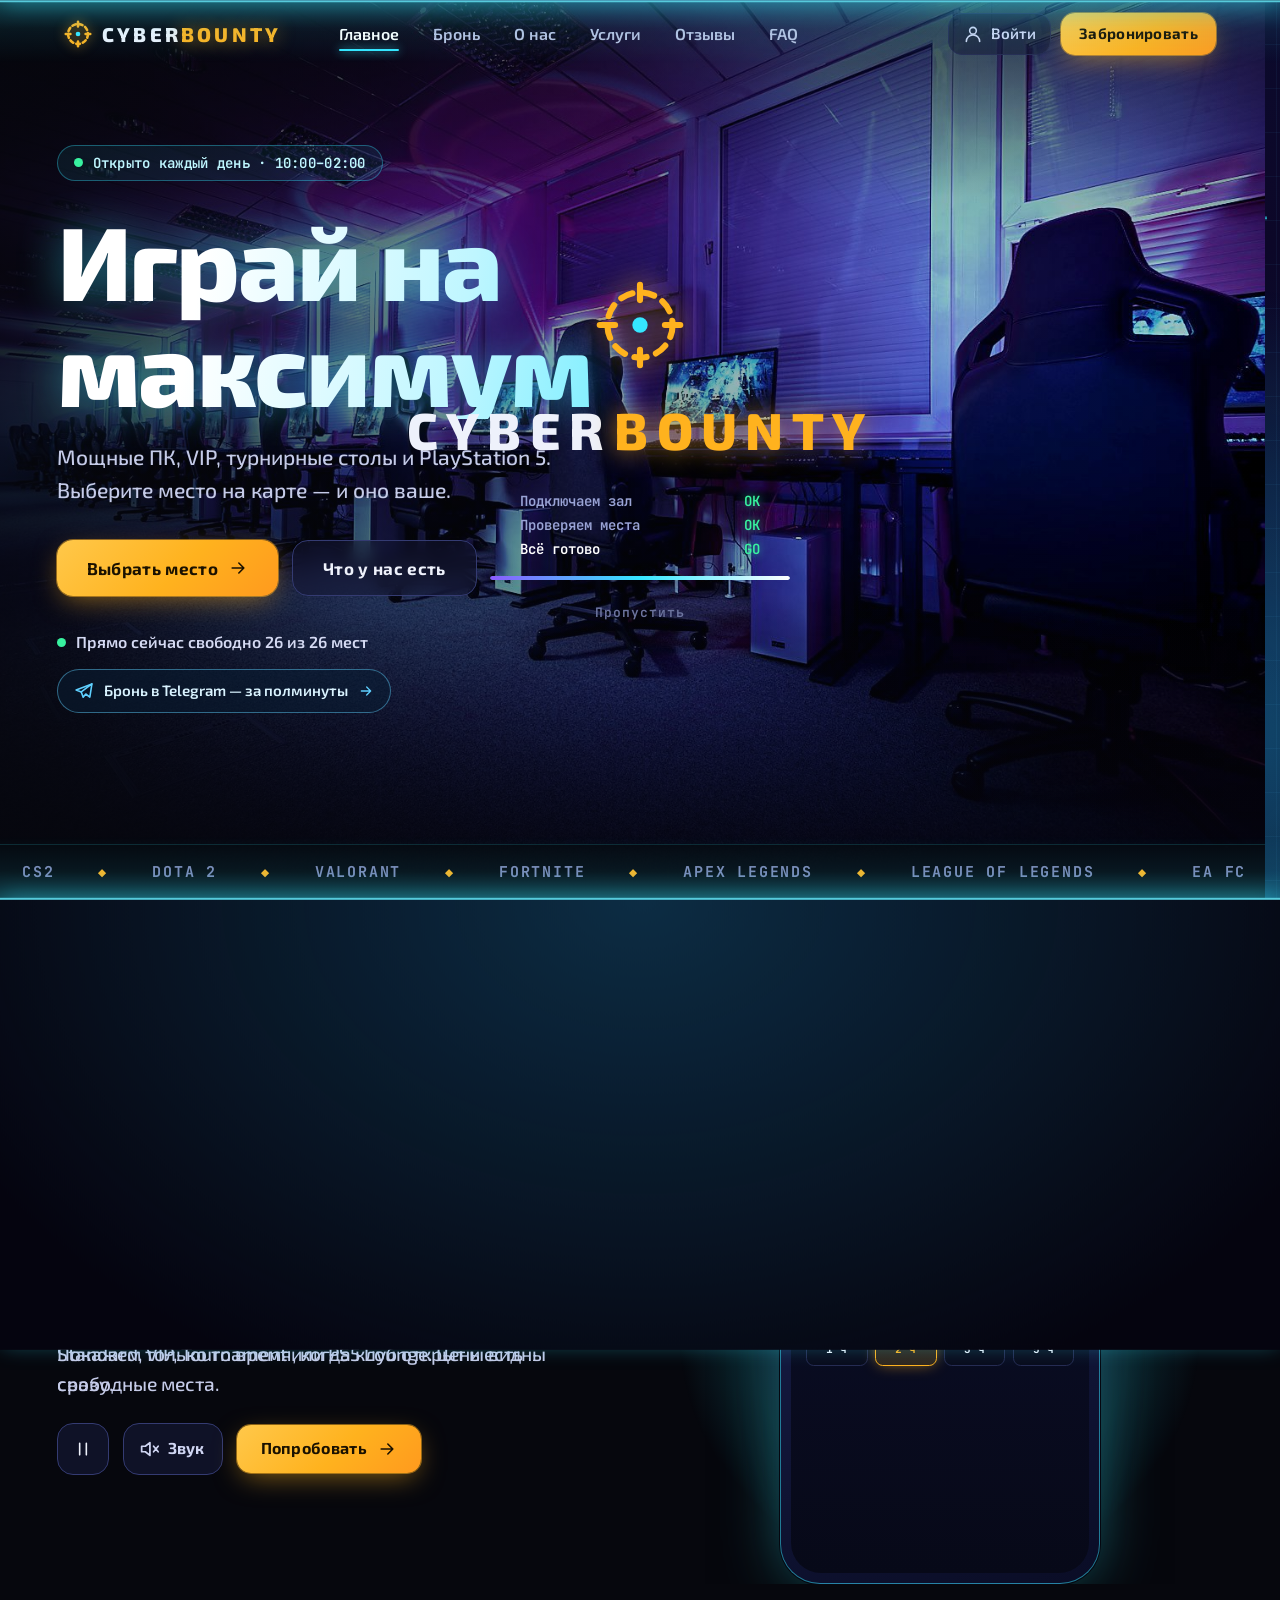
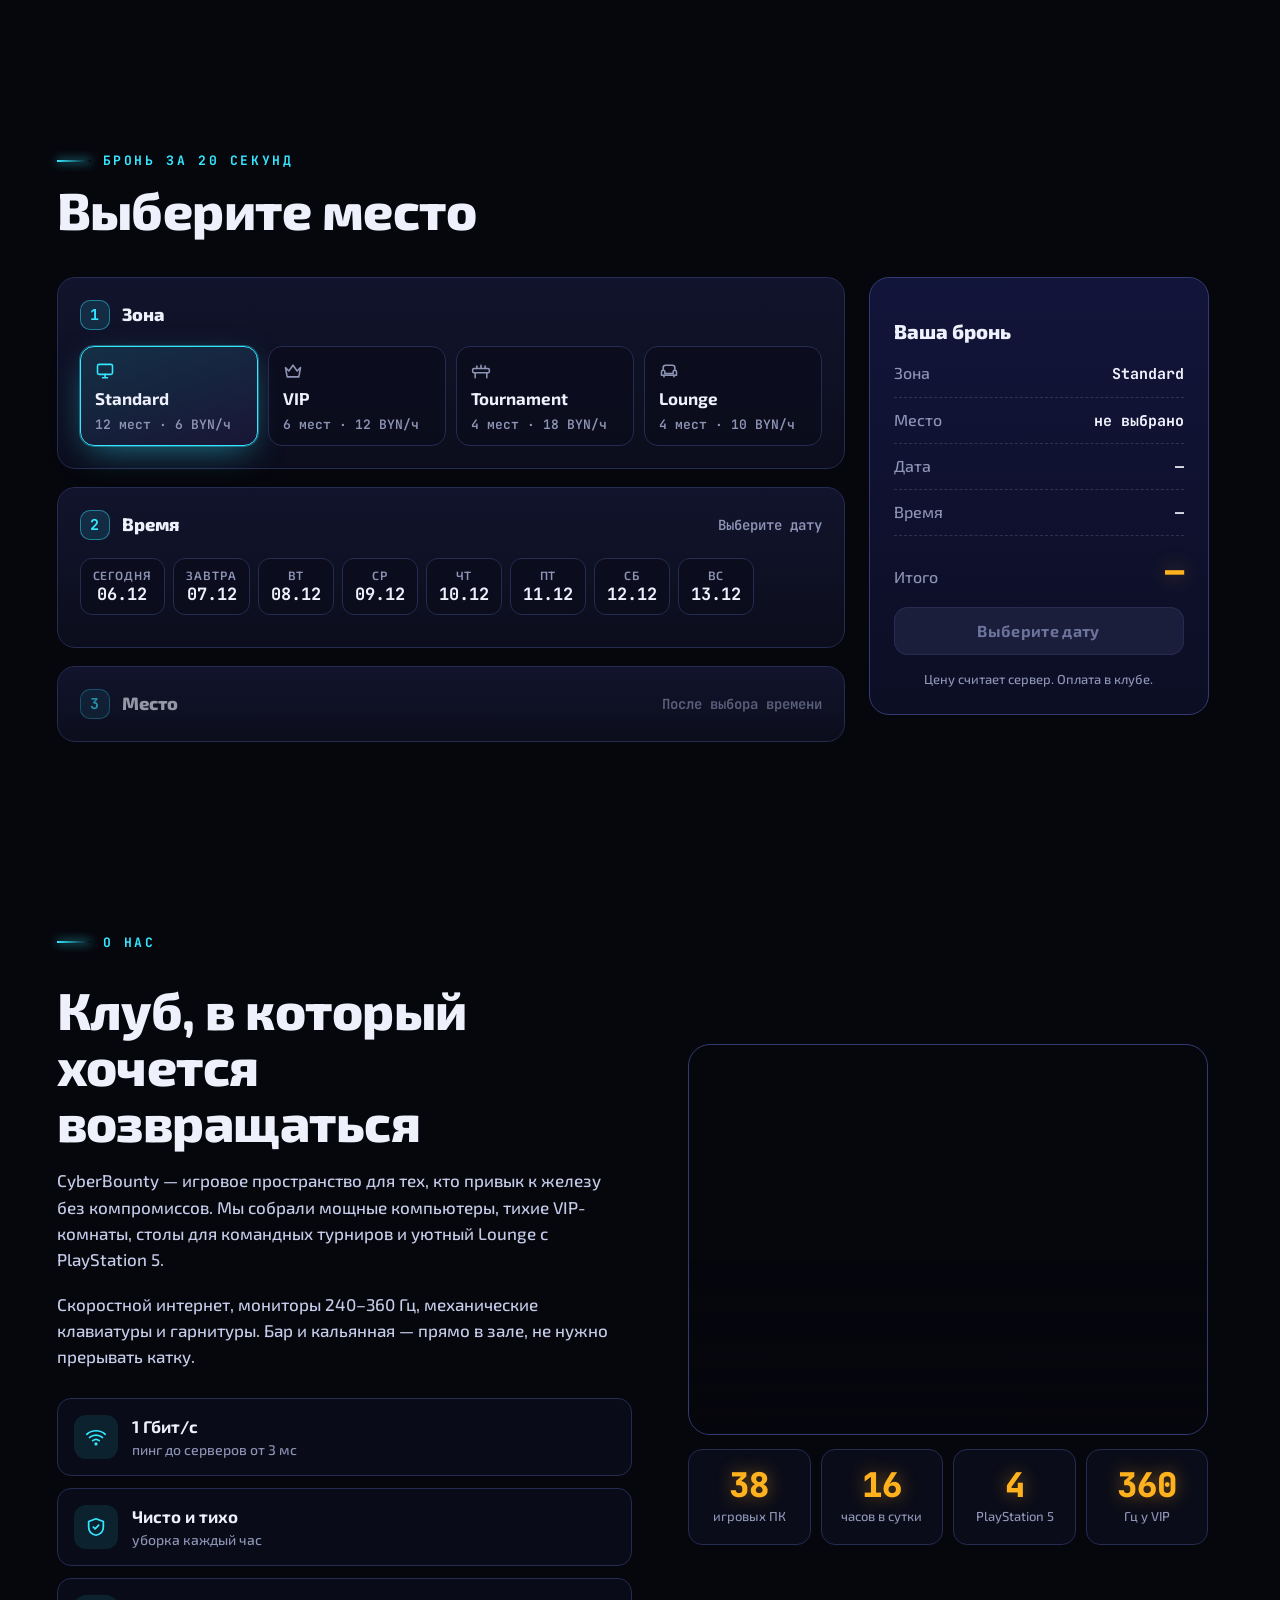
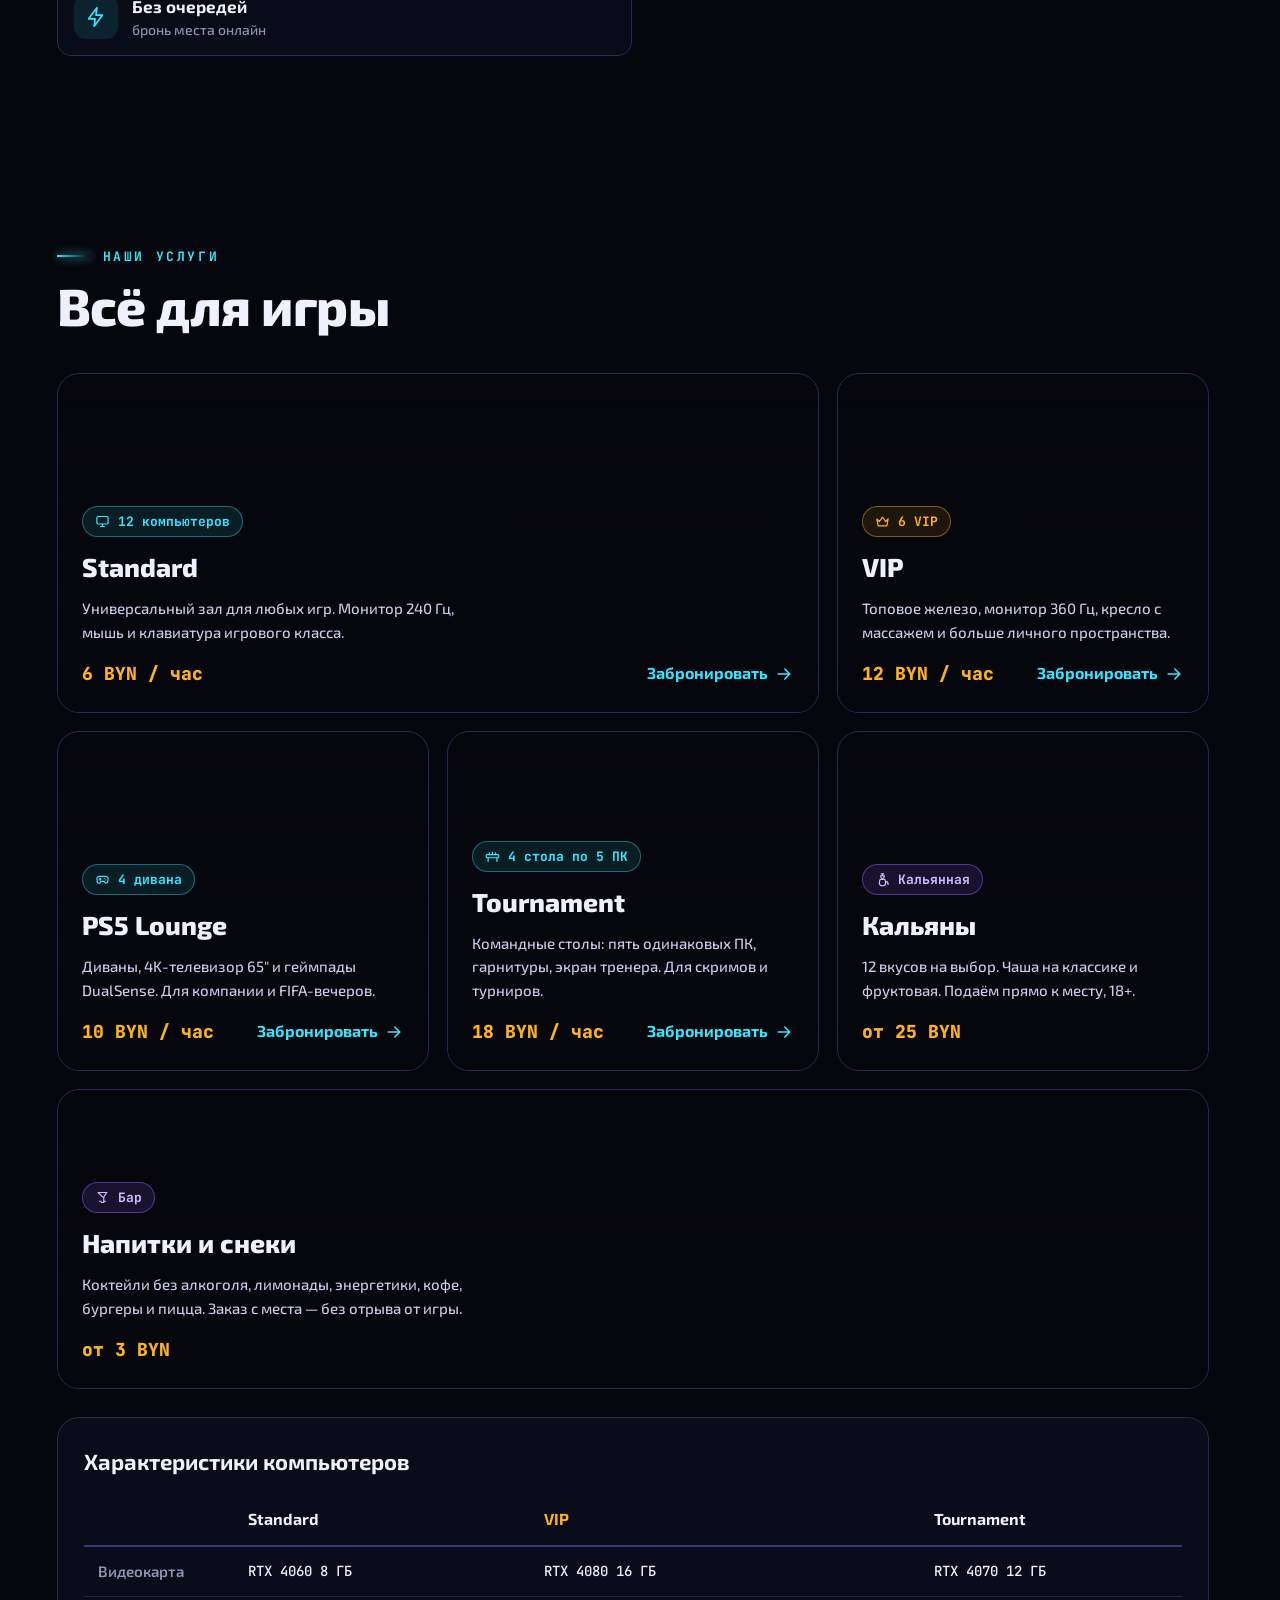
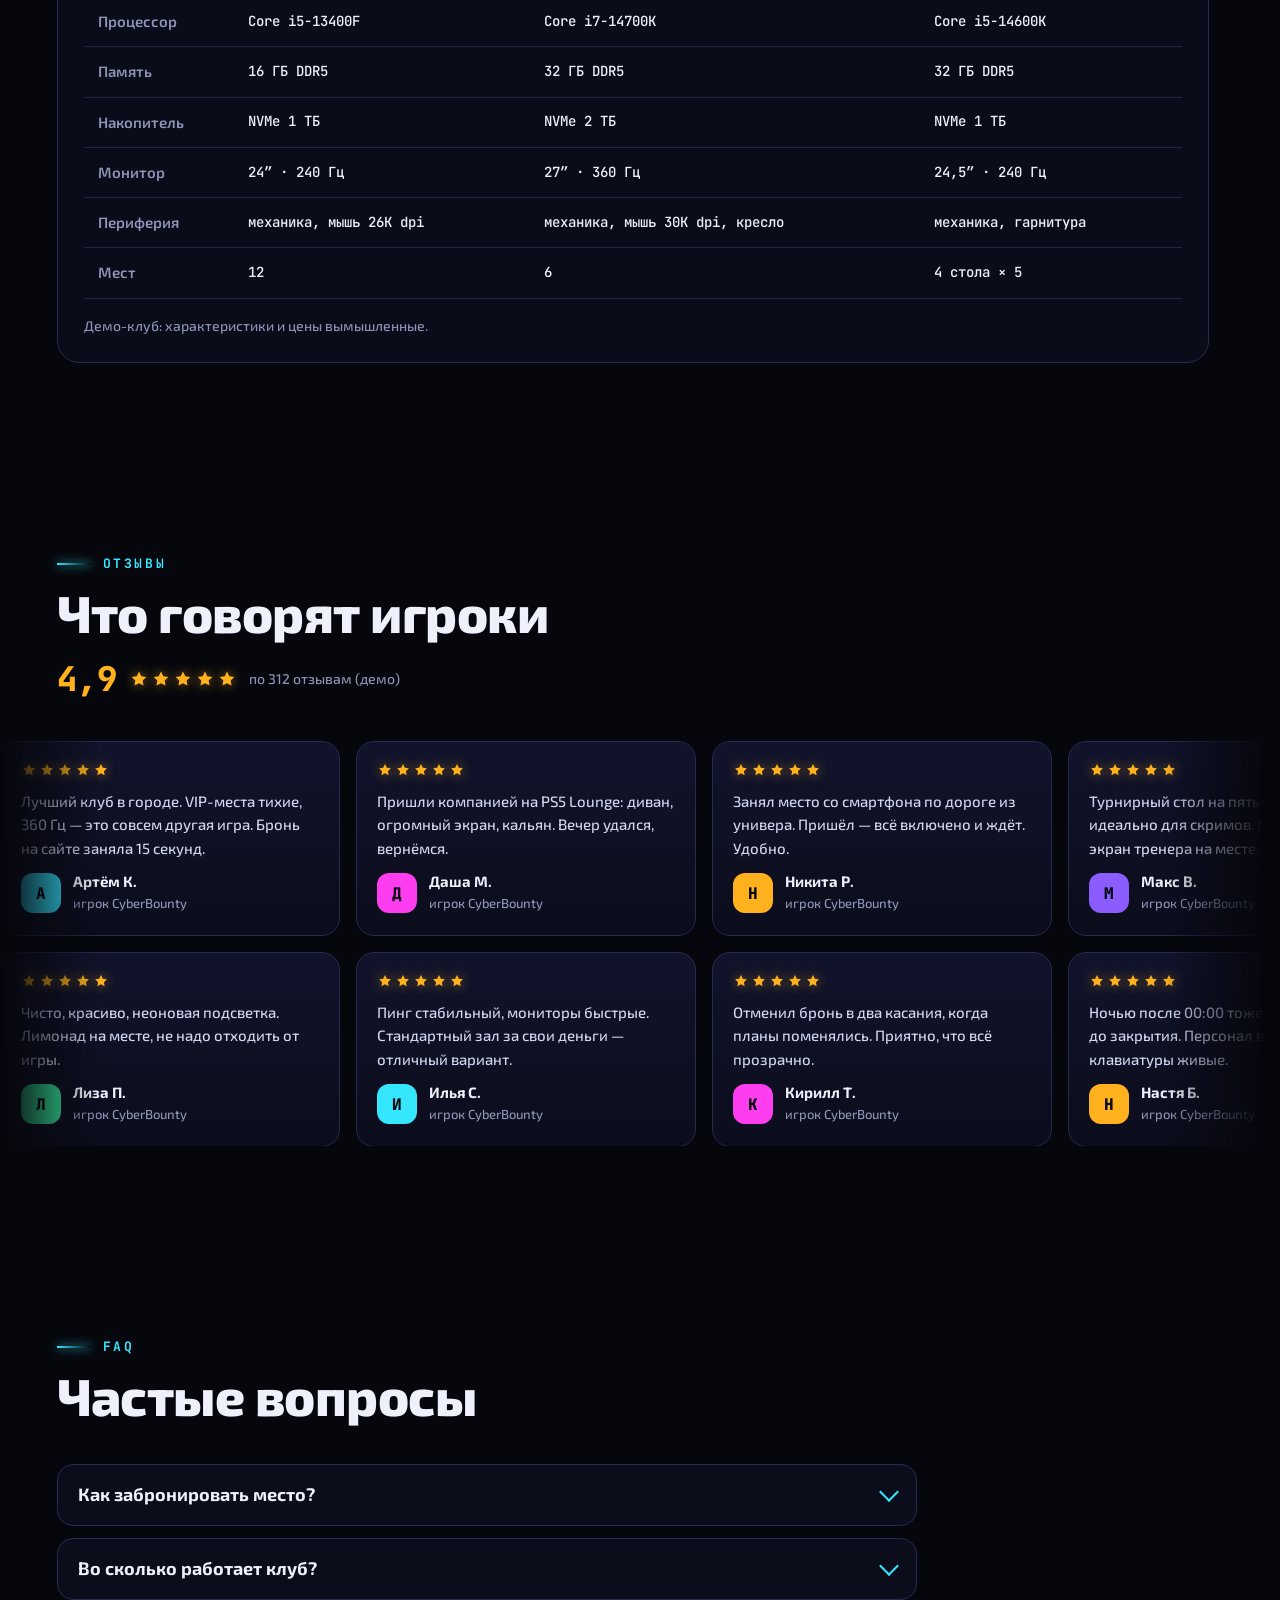
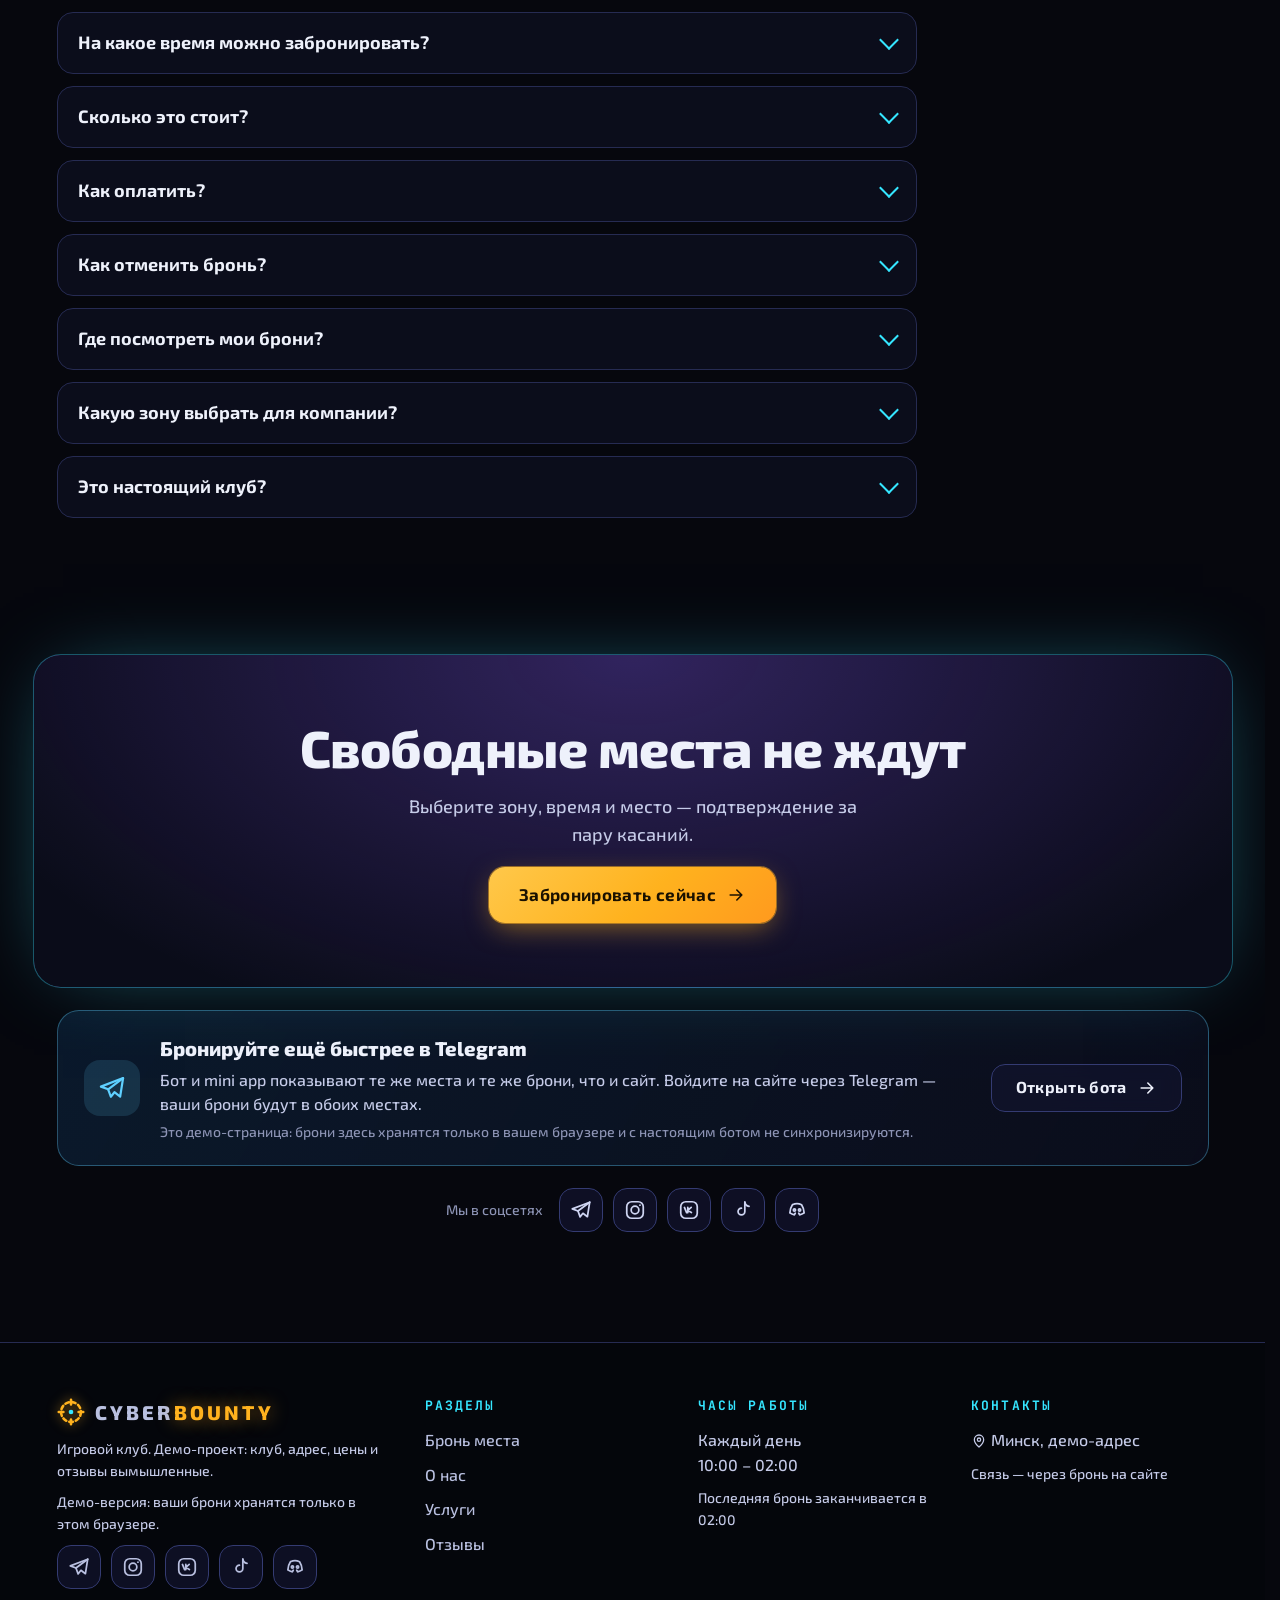
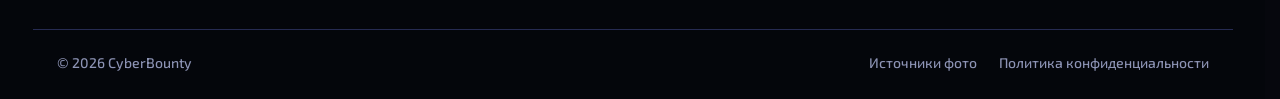
==== web/index.html @ 1d44366d "Бронь по шагам: дата -> время и часы -> место; шаг 2 назван «Время» - при загрузке ничего не выбрано" ====
<!doctype html>
<html lang="ru">
<head>
<meta charset="utf-8">
<meta name="viewport" content="width=device-width, initial-scale=1, minimum-scale=1, maximum-scale=1, user-scalable=no, viewport-fit=cover">
<title>CyberBounty — компьютерный клуб: бронь места онлайн</title>
<meta name="description" content="CyberBounty — игровой клуб: ПК RTX 4060–4080, VIP, турнирные столы, PlayStation 5 Lounge, кальяны и бар. Забронируйте место за 20 секунд.">
<meta name="theme-color" content="#06070d">
<link rel="canonical" href="https://salzy007.github.io/cyberbounty/">
<meta property="og:type" content="website">
<meta property="og:site_name" content="CyberBounty">
<meta property="og:locale" content="ru_RU">
<meta property="og:url" content="https://salzy007.github.io/cyberbounty/">
<meta property="og:title" content="CyberBounty — компьютерный клуб: бронь места онлайн">
<meta property="og:description" content="Мощные ПК, VIP, турнирные столы и PlayStation 5. Выберите место на карте и забронируйте за пару касаний.">
<meta property="og:image" content="https://salzy007.github.io/cyberbounty/img/hero.jpg">
<meta property="og:image:width" content="1600">
<meta property="og:image:height" content="1064">
<meta name="twitter:card" content="summary_large_image">
<link rel="icon" href="data:image/svg+xml,%3Csvg xmlns='http://www.w3.org/2000/svg' viewBox='0 0 24 24' fill='none' stroke='%23ffb21e' stroke-width='2.2' stroke-linecap='round'%3E%3Ccircle cx='12' cy='12' r='8.5' stroke-dasharray='3.2 2.6'/%3E%3Cpath d='M12 1.5v4M12 18.5v4M1.5 12h4M18.5 12h4'/%3E%3Ccircle cx='12' cy='12' r='2' fill='%2335e6ff' stroke='none'/%3E%3C/svg%3E">
<link rel="preload" href="fonts/exo2-latin.woff2" as="font" type="font/woff2" crossorigin>
<link rel="preload" href="fonts/exo2-cyrillic.woff2" as="font" type="font/woff2" crossorigin>
<link rel="stylesheet" href="fonts.css?v=6">
<link rel="stylesheet" href="style.css?v=6">
<script>
(function () {
  var reduce = matchMedia("(prefers-reduced-motion: reduce)").matches;
  document.documentElement.classList.add(reduce ? "ready" : "intro-on");   /* заставка при каждой загрузке и обновлении */
  /* высота экрана фиксируется в пикселях: в Google, Telegram и других встроенных браузерах панель при прокрутке
     выезжает и прячется, окно меняет высоту каждый кадр, и всё, что задано в vh/svh/vmax, сжималось и разжималось.
     Пересчитываем только при смене ширины (поворот телефона); на компьютере с мышью — при любом изменении окна. */
  var root = document.documentElement, lastW = -1, desk = matchMedia("(hover: hover) and (pointer: fine)").matches;
  var size = function () {
    var w = innerWidth, h = innerHeight;
    if (!desk && w === lastW) return;
    lastW = w;
    var big = Math.max(screen.height || 0, screen.width || 0, h);                 // выше любого возможного окна: фон не меняет размер
    root.style.setProperty("--app-h", h + "px");
    root.style.setProperty("--bg-h", big + "px");
    root.style.setProperty("--u", Math.max(w, h) / 100 + "px");                     // замена 1vmax, не зависит от панели браузера
  };
  size(); addEventListener("resize", size);
  /* после F5 всегда начинаем с самого верха, а не с запомненного места */
  if ("scrollRestoration" in history) history.scrollRestoration = "manual";
  if (location.hash) history.replaceState(null, "", location.pathname + location.search);
  var top = function () { window.scrollTo({ top: 0, left: 0, behavior: "instant" }); };
  top(); addEventListener("DOMContentLoaded", top); addEventListener("load", top); addEventListener("pageshow", top);
})();
</script>
<noscript><style>.intro{display:none!important}.hero__in>*{opacity:1!important;transform:none!important}</style></noscript>
<script src="nocopy.js?v=9"></script>
</head>
<body>

<svg width="0" height="0" style="position:absolute" aria-hidden="true">
  <defs>
    <symbol id="i-monitor" viewBox="0 0 24 24"><rect x="3" y="4" width="18" height="12" rx="2"/><path d="M9 20h6M12 16v4"/></symbol>
    <symbol id="i-sofa" viewBox="0 0 24 24"><path d="M5 11V8a3 3 0 0 1 3-3h8a3 3 0 0 1 3 3v3"/><path d="M3 13a2 2 0 0 1 4 0v2h10v-2a2 2 0 0 1 4 0v4H3z"/><path d="M6 17v2M18 17v2"/></symbol>
    <symbol id="i-vip" viewBox="0 0 24 24"><path d="M3 8l4 4 5-7 5 7 4-4-2 11H5z"/></symbol>
    <symbol id="i-table" viewBox="0 0 24 24"><rect x="2" y="9" width="20" height="5" rx="1.5"/><path d="M5 14v6M19 14v6M7 9V6M12 9V5M17 9V6"/></symbol>
    <symbol id="i-pad" viewBox="0 0 24 24"><path d="M7 7h10a4 4 0 0 1 4 4.2l-.6 4.3a2.6 2.6 0 0 1-4.6 1.2L14.6 15H9.4l-1.2 2a2.6 2.6 0 0 1-4.6-1.2L3 11.2A4 4 0 0 1 7 7z"/><path d="M8 10v3M6.5 11.5h3M15.5 10.5h.01M17.5 12.5h.01"/></symbol>
    <symbol id="i-hookah" viewBox="0 0 24 24"><path d="M10 3h4M12 3v3M9 6h6l-1 4h-4zM12 10v2"/><path d="M8 12h8l1 5a5 5 0 0 1-10 0z"/><path d="M17 15c3 0 4 2 4 5"/></symbol>
    <symbol id="i-drink" viewBox="0 0 24 24"><path d="M5 4h14l-5 7v7h3M10 18h-3M12 11l-7-7"/><path d="M14 18v2h-4"/></symbol>
    <symbol id="i-keyboard" viewBox="0 0 24 24"><rect x="2" y="6" width="20" height="12" rx="2"/><path d="M6 10h.01M10 10h.01M14 10h.01M18 10h.01M7 14h10"/></symbol>
    <symbol id="i-headset" viewBox="0 0 24 24"><path d="M4 14v-2a8 8 0 0 1 16 0v2"/><rect x="3" y="13" width="4" height="7" rx="1.5"/><rect x="17" y="13" width="4" height="7" rx="1.5"/><path d="M19 20c0 1.5-2 2-5 2"/></symbol>
    <symbol id="i-clock" viewBox="0 0 24 24"><circle cx="12" cy="12" r="9"/><path d="M12 7v5l3 2"/></symbol>
    <symbol id="i-moon" viewBox="0 0 24 24"><path d="M20 14.5A8 8 0 0 1 9.5 4 8 8 0 1 0 20 14.5z"/></symbol>
    <symbol id="i-user" viewBox="0 0 24 24"><circle cx="12" cy="8" r="4"/><path d="M4 21a8 8 0 0 1 16 0"/></symbol>
    <symbol id="i-ticket" viewBox="0 0 24 24"><path d="M3 8a2 2 0 0 1 2-2h14a2 2 0 0 1 2 2v2a2 2 0 0 0 0 4v2a2 2 0 0 1-2 2H5a2 2 0 0 1-2-2v-2a2 2 0 0 0 0-4z"/><path d="M14 6v12" stroke-dasharray="2 2.5"/></symbol>
    <symbol id="i-check" viewBox="0 0 24 24"><path d="M5 12.5l4.5 4.5L19 7.5"/></symbol>
    <symbol id="i-x" viewBox="0 0 24 24"><path d="M6 6l12 12M18 6L6 18"/></symbol>
    <symbol id="i-arrow" viewBox="0 0 24 24"><path d="M5 12h14M13 6l6 6-6 6"/></symbol>
    <symbol id="i-bolt" viewBox="0 0 24 24"><path d="M13 2L4 14h7l-1 8 9-12h-7z"/></symbol>
    <symbol id="i-wifi" viewBox="0 0 24 24"><path d="M2 9a15 15 0 0 1 20 0M5 12.5a10.5 10.5 0 0 1 14 0M8.5 16a5.5 5.5 0 0 1 7 0"/><circle cx="12" cy="19.5" r=".8"/></symbol>
    <symbol id="i-shield" viewBox="0 0 24 24"><path d="M12 3l8 3v6c0 5-3.5 8-8 9-4.5-1-8-4-8-9V6z"/><path d="M9 12l2 2 4-4"/></symbol>
    <symbol id="i-star" viewBox="0 0 24 24"><path d="M12 3l2.7 5.6 6.1.9-4.4 4.3 1 6.1L12 17l-5.4 2.9 1-6.1L3.2 9.5l6.1-.9z"/></symbol>
    <symbol id="i-pin" viewBox="0 0 24 24"><path d="M12 21s7-6 7-11a7 7 0 0 0-14 0c0 5 7 11 7 11z"/><circle cx="12" cy="10" r="2.5"/></symbol>
    <symbol id="i-menu" viewBox="0 0 24 24"><path d="M4 7h16M4 12h16M4 17h16"/></symbol>
    <symbol id="i-telegram" viewBox="0 0 24 24"><path d="M21.5 3.5L2.5 10.8l6.2 2.3 2.3 6.4 3.1-3.9 4.9 3.7z"/><path d="M8.7 13.1l12.8-9.6"/></symbol>
    <symbol id="i-instagram" viewBox="0 0 24 24"><rect x="3" y="3" width="18" height="18" rx="5.5"/><circle cx="12" cy="12" r="4.2"/><path d="M17.4 6.7h.01"/></symbol>
    <symbol id="i-vk" viewBox="0 0 24 24"><rect x="3" y="3" width="18" height="18" rx="5.5"/><path d="M7 9.2l2.4 5.6h1.3V9.2M10.7 12.4l3.7-3.2M10.7 12.4l3.9 2.4"/></symbol>
    <symbol id="i-tiktok" viewBox="0 0 24 24"><path d="M14 3.5v10.2a3.7 3.7 0 1 1-3.7-3.7"/><path d="M14 3.5c.3 2.6 1.9 4.2 4.6 4.5"/></symbol>
    <symbol id="i-discord" viewBox="0 0 24 24"><path d="M7 6.3C8.6 5.5 10.3 5 12 5s3.4.5 5 1.3c1.6 2.4 2.6 5.3 2.8 8.9-1.5 1.2-3.2 1.8-4.9 2l-1-1.7M7 6.3C5.4 8.7 4.4 11.6 4.2 15.2c1.5 1.2 3.2 1.8 4.9 2l1-1.7"/><circle cx="9.2" cy="12" r="1.2"/><circle cx="14.8" cy="12" r="1.2"/></symbol>
    <symbol id="i-google" viewBox="0 0 24 24"><path d="M19.5 11.5c.1.5.1.9.1 1.3a7.6 7.6 0 1 1-2.2-5.4"/><path d="M12.2 12h7.3"/></symbol>
    <symbol id="i-mail" viewBox="0 0 24 24"><rect x="3" y="5" width="18" height="14" rx="2.500"/><path d="M3.500 7.500l8.500 6 8.500-6"/></symbol>
    <symbol id="i-back" viewBox="0 0 24 24"><path d="M19 12H5M11 6l-6 6 6 6"/></symbol>
    <symbol id="i-cpu" viewBox="0 0 24 24"><rect x="6" y="6" width="12" height="12" rx="2"/><path d="M9 2v3M15 2v3M9 19v3M15 19v3M2 9h3M2 15h3M19 9h3M19 15h3"/></symbol>
  </defs>
</svg>

<div class="intro" id="intro" aria-hidden="true">
  <div class="intro__half intro__half--t"></div><div class="intro__half intro__half--b"></div>
  <div class="intro__core">
    <svg class="intro__logo" viewBox="0 0 24 24" fill="none" stroke="#ffb21e" stroke-width="1.6" stroke-linecap="round"><g class="ring"><circle cx="12" cy="12" r="8.5" stroke-dasharray="3.2 2.6"/></g><path d="M12 1.5v4M12 18.5v4M1.5 12h4M18.5 12h4"/><circle cx="12" cy="12" r="2" fill="#35e6ff" stroke="none"/></svg>
    <div class="intro__word"><span>CYBER</span><b>BOUNTY</b></div>
    <ul class="intro__log"><li>Подключаем зал<i>OK</i></li><li>Проверяем места<i>OK</i></li><li>Всё готово<i>GO</i></li></ul>
    <div class="intro__bar"><i></i></div>
    <button class="intro__skip" id="introSkip" type="button">Пропустить</button>
  </div>
</div>
<div class="bg" aria-hidden="true"><div class="bg__orbs"><span class="orb o1"></span><span class="orb o2"></span><span class="orb o3"></span></div><div class="bg__grid"></div><div class="bg__grid bg__grid--hot"></div><canvas id="fx"></canvas></div>
<div class="glow" id="glow" aria-hidden="true"></div>
<div class="edge edge--t" aria-hidden="true"></div><div class="edge edge--b" aria-hidden="true"></div>

<!-- ============ ШАПКА ============ -->
<header class="top" id="top">
  <div class="wrap top__in">
    <a class="logo" href="#hero" aria-label="CyberBounty">
      <svg viewBox="0 0 24 24" fill="none" stroke="#ffb21e" stroke-width="2.2" stroke-linecap="round">
        <g class="ring"><circle cx="12" cy="12" r="8.5" stroke-dasharray="3.2 2.6"/></g>
        <path d="M12 1.5v4M12 18.5v4M1.5 12h4M18.5 12h4"/><circle cx="12" cy="12" r="2" fill="#35e6ff" stroke="none"/>
      </svg>
      <span>CYBER<b>BOUNTY</b></span>
    </a>
    <nav class="nav" aria-label="Разделы">
      <a href="#hero" data-home>Главное</a><a href="#book">Бронь</a><a href="#about">О нас</a><a href="#services">Услуги</a><a href="#reviews">Отзывы</a><a href="#faq">FAQ</a>
    </nav>
    <div class="top__tools">
      <button class="chip-btn" id="btnMy" type="button" hidden><svg class="ic"><use href="#i-ticket"/></svg><span>Мои брони</span><i class="badge" id="myBadge" hidden>0</i></button>
      <button class="chip-btn" id="btnLogin" type="button"><svg class="ic"><use href="#i-user"/></svg><span>Войти</span></button>
      <a class="btn btn--sm btn--hot" href="#book">Забронировать</a>
      <button class="burger" id="burger" type="button" aria-label="Меню" aria-expanded="false"><svg class="ic"><use href="#i-menu"/></svg></button>
    </div>
  </div>
  <div class="menu" id="menu" hidden>
    <a href="#hero" data-home>Главное</a><a href="#book">Бронь места</a><a href="#about">О нас</a><a href="#services">Услуги</a><a href="#reviews">Отзывы</a><a href="#faq">FAQ</a>
    <button type="button" id="menuMy" hidden>Мои брони</button><button type="button" id="menuLogin">Войти</button>
  </div>
</header>

<main>
<!-- ============ ГЕРОЙ ============ -->
<section class="hero" id="hero">
  <div class="hero__photo" aria-hidden="true"><img decoding="async" src="img/hero.jpg" alt="" fetchpriority="high"></div>
  <div class="wrap hero__in">
    <p class="eyebrow"><span class="live-dot"></span>Открыто каждый день · 10:00–02:00</p>
    <h1 class="glitch"><span>Играй на максимум</span></h1>
    <p class="lead">Мощные ПК, VIP, турнирные столы и PlayStation&nbsp;5. Выберите место на карте — и оно ваше.</p>
    <div class="hero__cta">
      <a class="btn btn--hot btn--lg" href="#book">Выбрать место<svg class="ic"><use href="#i-arrow"/></svg></a>
      <a class="btn btn--ghost btn--lg" href="#services">Что у нас есть</a>
    </div>
    <div class="hero__live" id="heroLive" aria-live="polite">
      <span class="live-dot"></span><span id="heroLiveText">Считаем свободные места…</span>
    </div>
    <a class="tg-pill" data-tg-link href="https://t.me/cyberbounty_bot" target="_blank" rel="noopener"><svg class="ic"><use href="#i-telegram"/></svg><span>Бронь в Telegram — за полминуты</span><svg class="ic ic--s"><use href="#i-arrow"/></svg></a>
  </div>
  <div class="ticker" aria-hidden="true">
    <div class="ticker__track">
      <span>CS2</span><span>Dota 2</span><span>Valorant</span><span>Fortnite</span><span>Apex Legends</span><span>League of Legends</span><span>EA FC</span><span>GTA V</span><span>Rocket League</span><span>Overwatch 2</span>
      <span>CS2</span><span>Dota 2</span><span>Valorant</span><span>Fortnite</span><span>Apex Legends</span><span>League of Legends</span><span>EA FC</span><span>GTA V</span><span>Rocket League</span><span>Overwatch 2</span>
    </div>
  </div>
</section>

<!-- ============ КАК ЭТО РАБОТАЕТ (ролик по шагам) ============ -->
<section class="sec sec--how" id="how">
  <div class="wrap">
    <header class="sec__head reveal">
      <p class="kicker">Как это работает</p>
      <h2>Бронь за пять касаний</h2>
    </header>
    <div class="how reveal" id="howStage">
      <div class="how__cap">
        <div class="how__steps" id="howSteps" aria-live="polite"></div>
        <div class="how__ctl">
          <button class="how__play" id="howPlay" type="button" aria-pressed="false" aria-label="Пауза"><svg class="ic i-pause" viewBox="0 0 24 24"><path d="M8 5v14M16 5v14"/></svg><svg class="ic i-play" viewBox="0 0 24 24"><path d="M7 4l13 8-13 8z"/></svg></button>
          <button class="how__snd" id="howSnd" type="button" aria-pressed="false" aria-label="Включить звук">
            <svg class="ic s-off" viewBox="0 0 24 24"><path d="M4 9v6h4l5 4V5L8 9zM17 9l5 6M22 9l-5 6"/></svg>
            <svg class="ic s-on" viewBox="0 0 24 24"><path d="M4 9v6h4l5 4V5L8 9zM16.5 8.5a5 5 0 0 1 0 7M19 6a8.5 8.5 0 0 1 0 12"/></svg>
            <span id="howSndT">Звук</span>
          </button>
          <a class="btn btn--hot" href="#book">Попробовать<svg class="ic"><use href="#i-arrow"/></svg></a>
        </div>
      </div>

      <div class="how__phone" role="img" aria-label="Пример брони по шагам">
        <div class="how__aura" aria-hidden="true"></div>
        <div class="phone">
          <div class="phone__notch"></div>
          <div class="bars" id="howBars">
            <button class="how-bar" type="button" aria-label="Шаг 1"></button><button class="how-bar" type="button" aria-label="Шаг 2"></button><button class="how-bar" type="button" aria-label="Шаг 3"></button><button class="how-bar" type="button" aria-label="Шаг 4"></button><button class="how-bar" type="button" aria-label="Шаг 5"></button>
          </div>
          <div class="mkhead"><span>CYBER<b>BOUNTY</b></span><i></i></div>
          <div class="screens">
            <!-- 1. зона -->
            <div class="mk">
              <h4 class="a" style="--d:.1s">Выберите зону</h4>
              <div class="mkz a pick" style="--d:.3s;--p:2.3s"><b>Standard</b><small>12 мест · 6 BYN/ч</small></div>
              <div class="mkz a" style="--d:.5s"><b>VIP</b><small>6 мест · 12 BYN/ч</small></div>
              <div class="mkz a" style="--d:.7s"><b>Tournament</b><small>4 стола · 18 BYN/ч</small></div>
              <div class="mkz a" style="--d:.9s"><b>PS5 Lounge</b><small>4 дивана · 10 BYN/ч</small></div>
              <i class="tap" style="--x:46%;--y:31%;--t:2.1s"></i>
            </div>
            <!-- 2. время -->
            <div class="mk">
              <h4 class="a" style="--d:.1s">Время</h4>
              <div class="mkrow a" style="--d:.25s"><span class="mkc pick" style="--p:1.3s">Сегодня</span><span class="mkc">Завтра</span><span class="mkc">Вт</span><span class="mkc">Ср</span></div>
              <div class="mkgrid a" style="--d:.45s"><span class="mkc">18:00</span><span class="mkc">19:00</span><span class="mkc pick" style="--p:2.3s">20:00</span><span class="mkc">21:00</span><span class="mkc">22:00</span><span class="mkc">23:00</span><span class="mkc">00:00</span><span class="mkc">01:00</span></div>
              <div class="mkrow a" style="--d:.65s"><span class="mkc">1 ч</span><span class="mkc pick" style="--p:3.2s">2 ч</span><span class="mkc">3 ч</span><span class="mkc">5 ч</span></div>
              <i class="tap" style="--x:22%;--y:24%;--t:1.2s"></i><i class="tap" style="--x:60%;--y:44%;--t:2.2s"></i><i class="tap" style="--x:38%;--y:75%;--t:3.1s"></i>
            </div>
            <!-- 3. место -->
            <div class="mk">
              <h4 class="a" style="--d:.1s">Выберите место</h4>
              <div class="mkseats">
                <span class="a" style="--d:.2s">1</span><span class="a busy" style="--d:.25s">2</span><span class="a" style="--d:.3s">3</span><span class="a" style="--d:.35s">4</span><span class="a busy" style="--d:.4s">5</span><span class="a" style="--d:.45s">6</span>
                <span class="a" style="--d:.5s">7</span><span class="a" style="--d:.55s">8</span><span class="a" style="--d:.6s">9</span><span class="a" style="--d:.65s">10</span><span class="a" style="--d:.7s">11</span><span class="a" style="--d:.75s">12</span>
              </div>
              <p class="mkfree a" style="--d:.9s">Свободно 10 из 12</p>
              <ul class="mkleg a" style="--d:1.1s"><li><i></i>Свободно</li><li><i class="b"></i>Занято</li><li><i class="s"></i>Ваш выбор</li></ul>
              <i class="tap" style="--x:17%;--y:40%;--t:2.2s"></i>
            </div>
            <!-- 4. подтверждение -->
            <div class="mk">
              <h4 class="a" style="--d:.1s">Ваша бронь</h4>
              <div class="mksum">
                <p class="a" style="--d:.25s"><span>Зона</span><b>Standard</b></p>
                <p class="a" style="--d:.4s"><span>Место</span><b>ПК 7</b></p>
                <p class="a" style="--d:.55s"><span>Время</span><b>20:00–22:00</b></p>
                <p class="a tot" style="--d:.7s"><span>Итого</span><b>12 BYN</b></p>
              </div>
              <div class="mkbtn a" style="--d:.95s"><span>Подтвердить · 12 BYN</span></div>
              <i class="tap" style="--x:50%;--y:66%;--t:2.4s"></i>
            </div>
            <!-- 5. билет -->
            <div class="mk">
              <div class="mkok a" style="--d:.1s"><svg viewBox="0 0 52 52"><circle cx="26" cy="26" r="23"/><path d="M15 27l8 8 14-16"/></svg></div>
              <h4 class="a center" style="--d:.5s">Место за вами</h4>
              <div class="mkticket a" style="--d:.7s"><em>CB-0042</em><p><span>Standard · ПК 7</span><b>20:00–22:00</b></p><i></i></div>
              <p class="mkfree a center" style="--d:1.2s">Приходите и играйте</p>
            </div>
          </div>
        </div>
      </div>
    </div>
  </div>
</section>

<!-- ============ БРОНЬ ============ -->
<section class="sec sec--book" id="book">
  <div class="wrap">
    <header class="sec__head reveal">
      <p class="kicker">Бронь за 20 секунд</p>
      <h2>Выберите место</h2>
    </header>

    <div class="book">
      <div class="book__main">
        <div class="card step reveal">
          <div class="step__t"><b>1</b>Зона</div>
          <div class="zones" id="zones" role="tablist" aria-label="Зона"></div>
        </div>

        <div class="card step reveal" id="step2">
          <div class="step__t step__t--row">
            <span><b>2</b>Время</span>
            <span class="free-count step__hint" id="hint2" aria-live="polite"></span>
          </div>
          <div class="days" id="days" role="listbox" aria-label="Дата"></div>
          <!-- время и часы открываются после выбора даты -->
          <div class="seq" id="seqTime"><div>
            <div class="times-wrap">
              <div class="times" id="times" role="listbox" aria-label="Время начала"></div>
              <p class="times__empty" id="timesEmpty" hidden></p>
            </div>
            <div class="durs" id="durs" role="radiogroup" aria-label="Длительность"></div>
          </div></div>
        </div>

        <div class="card step reveal locked" id="step3">
          <div class="step__t step__t--row">
            <span><b>3</b>Место</span>
            <span class="free-count" id="freeCount" aria-live="polite"></span>
          </div>
          <!-- схема зала открывается после выбора времени и часов -->
          <div class="seq" id="seqPlace"><div>
            <div class="room" id="room" aria-label="Схема зала"></div>
            <ul class="legend" aria-hidden="true">
              <li><i class="lg lg--free"></i>Свободно</li><li><i class="lg lg--busy"></i>Занято</li><li><i class="lg lg--sel"></i>Ваш выбор</li>
            </ul>
          </div></div>
        </div>
      </div>

      <aside class="book__side reveal" aria-label="Ваша бронь">
        <div class="sum" id="sum">
          <div class="sum__glow" aria-hidden="true"></div>
          <h3>Ваша бронь</h3>
          <dl class="sum__rows">
            <div><dt>Зона</dt><dd id="sZone">—</dd></div>
            <div><dt>Место</dt><dd id="sSeat">не выбрано</dd></div>
            <div><dt>Дата</dt><dd id="sDate">—</dd></div>
            <div><dt>Время</dt><dd id="sTime">—</dd></div>
          </dl>
          <div class="sum__total"><span>Итого</span><b id="sPrice">—</b></div>
          <button class="btn btn--hot btn--block" id="btnConfirm" type="button" disabled><span class="btn__t">Выберите место</span><i class="spin" aria-hidden="true"></i></button>
          <p class="sum__err" id="sErr" role="alert" hidden></p>
          <p class="sum__hint">Цену считает сервер. Оплата в клубе.</p>
        </div>
      </aside>
    </div>
  </div>
</section>

<!-- ============ О НАС ============ -->
<section class="sec" id="about">
  <div class="wrap about">
    <div class="about__text reveal">
      <p class="kicker">О нас</p>
      <h2>Клуб, в который хочется возвращаться</h2>
      <p>CyberBounty — игровое пространство для тех, кто привык к железу без компромиссов. Мы собрали мощные компьютеры, тихие VIP-комнаты, столы для командных турниров и уютный Lounge с PlayStation&nbsp;5.</p>
      <p>Скоростной интернет, мониторы 240–360&nbsp;Гц, механические клавиатуры и гарнитуры. Бар и кальянная — прямо в зале, не нужно прерывать катку.</p>
      <ul class="perks">
        <li><svg class="ic"><use href="#i-wifi"/></svg><b>1 Гбит/с</b><span>пинг до серверов от 3 мс</span></li>
        <li><svg class="ic"><use href="#i-shield"/></svg><b>Чисто и тихо</b><span>уборка каждый час</span></li>
        <li><svg class="ic"><use href="#i-bolt"/></svg><b>Без очередей</b><span>бронь места онлайн</span></li>
      </ul>
    </div>
    <div class="about__side reveal">
      <figure class="photo photo--tall"><img decoding="async" src="img/about.jpg" alt="Игровой зал клуба" loading="lazy"></figure>
      <div class="stats">
        <div><b data-count="38">38</b><span>игровых ПК</span></div>
        <div><b data-count="16">16</b><span>часов в сутки</span></div>
        <div><b data-count="4">4</b><span>PlayStation 5</span></div>
        <div><b data-count="360">360</b><span>Гц у VIP</span></div>
      </div>
    </div>
  </div>
</section>

<!-- ============ УСЛУГИ ============ -->
<section class="sec" id="services">
  <div class="wrap">
    <header class="sec__head reveal">
      <p class="kicker">Наши услуги</p>
      <h2>Всё для игры</h2>
    </header>

    <div class="bento">
      <article class="tile tile--wide reveal" data-zone="standard">
        <img decoding="async" src="img/standard.jpg" alt="Игровой ПК с подсветкой" class="p-standard" loading="lazy">
        <div class="tile__body">
          <span class="tag"><svg class="ic"><use href="#i-monitor"/></svg>12 компьютеров</span>
          <h3>Standard</h3>
          <p>Универсальный зал для любых игр. Монитор 240&nbsp;Гц, мышь и клавиатура игрового класса.</p>
          <div class="tile__foot"><b class="price" data-price="standard">—</b><a class="link" href="#book" data-pick="standard">Забронировать<svg class="ic"><use href="#i-arrow"/></svg></a></div>
        </div>
      </article>
      <article class="tile reveal" data-zone="vip">
        <img decoding="async" src="img/vip.jpg" alt="VIP-кресло и монитор" loading="lazy">
        <div class="tile__body">
          <span class="tag tag--gold"><svg class="ic"><use href="#i-vip"/></svg>6 VIP</span>
          <h3>VIP</h3>
          <p>Топовое железо, монитор 360&nbsp;Гц, кресло с массажем и больше личного пространства.</p>
          <div class="tile__foot"><b class="price" data-price="vip">—</b><a class="link" href="#book" data-pick="vip">Забронировать<svg class="ic"><use href="#i-arrow"/></svg></a></div>
        </div>
      </article>
      <article class="tile reveal" data-zone="lounge">
        <img decoding="async" src="img/lounge.jpg" alt="PlayStation 5 с геймпадом" class="p-lounge" loading="lazy">
        <div class="tile__body">
          <span class="tag"><svg class="ic"><use href="#i-pad"/></svg>4 дивана</span>
          <h3>PS5 Lounge</h3>
          <p>Диваны, 4K-телевизор 65″ и геймпады DualSense. Для компании и FIFA-вечеров.</p>
          <div class="tile__foot"><b class="price" data-price="lounge">—</b><a class="link" href="#book" data-pick="lounge">Забронировать<svg class="ic"><use href="#i-arrow"/></svg></a></div>
        </div>
      </article>
      <article class="tile reveal" data-zone="tournament">
        <img decoding="async" src="img/tournament.jpg" alt="Турнирный зал с рядами ПК" loading="lazy">
        <div class="tile__body">
          <span class="tag"><svg class="ic"><use href="#i-table"/></svg>4 стола по 5 ПК</span>
          <h3>Tournament</h3>
          <p>Командные столы: пять одинаковых ПК, гарнитуры, экран тренера. Для скримов и турниров.</p>
          <div class="tile__foot"><b class="price" data-price="tournament">—</b><a class="link" href="#book" data-pick="tournament">Забронировать<svg class="ic"><use href="#i-arrow"/></svg></a></div>
        </div>
      </article>
      <article class="tile reveal">
        <img decoding="async" src="img/hookah.jpg" alt="Кальян с неоновой подсветкой" class="p-hookah" loading="lazy">
        <div class="tile__body">
          <span class="tag tag--violet"><svg class="ic"><use href="#i-hookah"/></svg>Кальянная</span>
          <h3>Кальяны</h3>
          <p>12 вкусов на выбор. Чаша на классике и фруктовая. Подаём прямо к месту, 18+.</p>
          <div class="tile__foot"><b class="price">от 25 BYN</b></div>
        </div>
      </article>
      <article class="tile tile--full reveal">
        <img decoding="async" src="img/bar.jpg" alt="Неоновая вывеска бара" class="p-bar" loading="lazy">
        <div class="tile__body">
          <span class="tag tag--violet"><svg class="ic"><use href="#i-drink"/></svg>Бар</span>
          <h3>Напитки и снеки</h3>
          <p>Коктейли без алкоголя, лимонады, энергетики, кофе, бургеры и пицца. Заказ с места — без отрыва от игры.</p>
          <div class="tile__foot"><b class="price">от 3 BYN</b></div>
        </div>
      </article>
    </div>

    <div class="specs reveal" id="specs">
      <h3>Характеристики компьютеров</h3>
      <div class="specs__scroll">
        <table>
          <thead><tr><th></th><th>Standard</th><th class="hot">VIP</th><th>Tournament</th></tr></thead>
          <tbody>
            <tr><th>Видеокарта</th><td>RTX 4060 8&nbsp;ГБ</td><td>RTX 4080 16&nbsp;ГБ</td><td>RTX 4070 12&nbsp;ГБ</td></tr>
            <tr><th>Процессор</th><td>Core i5-13400F</td><td>Core i7-14700K</td><td>Core i5-14600K</td></tr>
            <tr><th>Память</th><td>16&nbsp;ГБ DDR5</td><td>32&nbsp;ГБ DDR5</td><td>32&nbsp;ГБ DDR5</td></tr>
            <tr><th>Накопитель</th><td>NVMe 1&nbsp;ТБ</td><td>NVMe 2&nbsp;ТБ</td><td>NVMe 1&nbsp;ТБ</td></tr>
            <tr><th>Монитор</th><td>24″ · 240&nbsp;Гц</td><td>27″ · 360&nbsp;Гц</td><td>24,5″ · 240&nbsp;Гц</td></tr>
            <tr><th>Периферия</th><td>механика, мышь 26K&nbsp;dpi</td><td>механика, мышь 30K&nbsp;dpi, кресло</td><td>механика, гарнитура</td></tr>
            <tr><th>Мест</th><td>12</td><td>6</td><td>4 стола × 5</td></tr>
          </tbody>
        </table>
      </div>
      <p class="muted-s">Демо-клуб: характеристики и цены вымышленные.</p>
    </div>
  </div>
</section>

<!-- ============ ОТЗЫВЫ ============ -->
<section class="sec sec--rev" id="reviews">
  <div class="wrap">
    <header class="sec__head reveal">
      <p class="kicker">Отзывы</p>
      <h2>Что говорят игроки</h2>
      <p class="rating"><b>4,9</b><span class="stars" aria-label="5 звёзд"><svg class="ic"><use href="#i-star"/></svg><svg class="ic"><use href="#i-star"/></svg><svg class="ic"><use href="#i-star"/></svg><svg class="ic"><use href="#i-star"/></svg><svg class="ic"><use href="#i-star"/></svg></span><span class="muted-s">по 312 отзывам (демо)</span></p>
    </header>
  </div>
  <div class="marquee reveal" id="revRows"></div>
</section>

<!-- ============ FAQ ============ -->
<section class="sec" id="faq">
  <div class="wrap">
    <header class="sec__head reveal">
      <p class="kicker">FAQ</p>
      <h2>Частые вопросы</h2>
    </header>
    <div class="faq">
      <div class="faq__item reveal"><button class="faq__q" type="button" id="faqq1" aria-expanded="false" aria-controls="faqa1">Как забронировать место?</button><div class="faq__a" id="faqa1" role="region" aria-labelledby="faqq1"><div><p>Выберите зону, дату, время и длительность, затем место на схеме и подтвердите. Это занимает около 20 секунд. Войти можно через Telegram или по имени и телефону.</p></div></div></div>
      <div class="faq__item reveal"><button class="faq__q" type="button" id="faqq2" aria-expanded="false" aria-controls="faqa2">Во сколько работает клуб?</button><div class="faq__a" id="faqa2" role="region" aria-labelledby="faqq2"><div><p>Каждый день с 10:00 до 02:00. Бронь не может выходить за время закрытия: последняя заканчивается в 02:00.</p></div></div></div>
      <div class="faq__item reveal"><button class="faq__q" type="button" id="faqq3" aria-expanded="false" aria-controls="faqa3">На какое время можно забронировать?</button><div class="faq__a" id="faqa3" role="region" aria-labelledby="faqq3"><div><p>На 1, 2, 3 или 5 часов. Начало — каждые 30 минут. Прошедшее время выбрать нельзя, а занятые места на схеме отмечены.</p></div></div></div>
      <div class="faq__item reveal"><button class="faq__q" type="button" id="faqq4" aria-expanded="false" aria-controls="faqa4">Сколько это стоит?</button><div class="faq__a" id="faqa4" role="region" aria-labelledby="faqq4"><div><p>Цена за час: Standard — 6 BYN, VIP — 12 BYN, Tournament — 18 BYN, PS5 Lounge — 10 BYN. Итоговая сумма видна до подтверждения брони.</p></div></div></div>
      <div class="faq__item reveal"><button class="faq__q" type="button" id="faqq5" aria-expanded="false" aria-controls="faqa5">Как оплатить?</button><div class="faq__a" id="faqa5" role="region" aria-labelledby="faqq5"><div><p>Онлайн-оплаты на сайте нет: бронь закрепляет место, а расчёт проходит в клубе.</p></div></div></div>
      <div class="faq__item reveal"><button class="faq__q" type="button" id="faqq6" aria-expanded="false" aria-controls="faqa6">Как отменить бронь?</button><div class="faq__a" id="faqa6" role="region" aria-labelledby="faqq6"><div><p>Откройте «Мои брони» и нажмите «Отменить», пока бронь не началась. Если игра уже идёт, отмену решает клуб — напишите администратору.</p></div></div></div>
      <div class="faq__item reveal"><button class="faq__q" type="button" id="faqq7" aria-expanded="false" aria-controls="faqa7">Где посмотреть мои брони?</button><div class="faq__a" id="faqa7" role="region" aria-labelledby="faqq7"><div><p>После входа в верхнем меню появится кнопка «Мои брони». Брони с сайта и из Telegram-бота хранятся вместе.</p></div></div></div>
      <div class="faq__item reveal"><button class="faq__q" type="button" id="faqq8" aria-expanded="false" aria-controls="faqa8">Какую зону выбрать для компании?</button><div class="faq__a" id="faqa8" role="region" aria-labelledby="faqq8"><div><p>Tournament — турнирные столы для команд, Lounge — диваны с PlayStation 5 и большим экраном. Для одиночной игры подойдут Standard и VIP.</p></div></div></div>
      <div class="faq__item reveal"><button class="faq__q" type="button" id="faqq9" aria-expanded="false" aria-controls="faqa9">Это настоящий клуб?</button><div class="faq__a" id="faqa9" role="region" aria-labelledby="faqq9"><div><p>Нет, это учебная демо-версия: клуб, цены и отзывы вымышленные, а ваши брони хранятся только в этом браузере.</p></div></div></div>
    </div>
  </div>
</section>

<!-- ============ ПРИЗЫВ ============ -->
<section class="sec sec--cta">
  <div class="wrap cta reveal">
    <h2>Свободные места не ждут</h2>
    <p>Выберите зону, время и место — подтверждение за пару касаний.</p>
    <a class="btn btn--hot btn--lg" href="#book">Забронировать сейчас<svg class="ic"><use href="#i-arrow"/></svg></a>
  </div>
  <div class="wrap">
    <div class="tgcard reveal">
      <span class="tgcard__ic" aria-hidden="true"><svg class="ic"><use href="#i-telegram"/></svg></span>
      <div class="tgcard__txt">
        <h3>Бронируйте ещё быстрее в Telegram</h3>
        <p>Бот и mini app показывают те же места и те же брони, что и сайт. Войдите на сайте через Telegram — ваши брони будут в обоих местах.</p>
        <p class="muted-s" id="tgDemoNote" hidden>Это демо-страница: брони здесь хранятся только в вашем браузере и с настоящим ботом не синхронизируются.</p>
      </div>
      <a class="btn btn--ghost" data-tg-link href="https://t.me/cyberbounty_bot" target="_blank" rel="noopener">Открыть бота<svg class="ic"><use href="#i-arrow"/></svg></a>
    </div>
    <div class="socials-row">
      <span class="muted-s">Мы в соцсетях</span>
      <div class="socials" data-socials></div>
    </div>
  </div>
</section>
</main>

<!-- ============ ПОДВАЛ ============ -->
<footer class="foot">
  <div class="wrap foot__in">
    <div class="foot__col">
      <a class="logo" href="#hero" aria-label="CyberBounty">
        <svg viewBox="0 0 24 24" fill="none" stroke="#ffb21e" stroke-width="2.2" stroke-linecap="round"><g class="ring"><circle cx="12" cy="12" r="8.5" stroke-dasharray="3.2 2.6"/></g><path d="M12 1.5v4M12 18.5v4M1.5 12h4M18.5 12h4"/><circle cx="12" cy="12" r="2" fill="#35e6ff" stroke="none"/></svg>
        <span>CYBER<b>BOUNTY</b></span>
      </a>
      <p class="muted-s">Игровой клуб. Демо-проект: клуб, адрес, цены и отзывы вымышленные.</p><p class="muted-s" id="demoNote" hidden>Демо-версия: ваши брони хранятся только в этом браузере.</p>
      <div class="socials" data-socials aria-label="Соцсети"></div>
    </div>
    <div class="foot__col"><h4>Разделы</h4><a href="#book">Бронь места</a><a href="#about">О нас</a><a href="#services">Услуги</a><a href="#reviews">Отзывы</a></div>
    <div class="foot__col"><h4>Часы работы</h4><p>Каждый день<br>10:00 – 02:00</p><p class="muted-s">Последняя бронь заканчивается в 02:00</p></div>
    <div class="foot__col"><h4>Контакты</h4><p><svg class="ic ic--s"><use href="#i-pin"/></svg> Минск, демо-адрес</p><p class="muted-s">Связь — через бронь на сайте</p></div>
  </div>
  <div class="wrap foot__legal">
    <span>© 2026 CyberBounty</span>
    <span class="foot__links"><a href="credits.html">Источники фото</a><a href="privacy.html">Политика конфиденциальности</a></span>
  </div>
</footer>

<!-- мобильная панель подтверждения -->
<div class="dock" id="dock" aria-hidden="true">
  <div class="dock__info"><b id="dSeat">—</b><span id="dWhen">—</span></div>
  <button class="btn btn--hot" id="dockConfirm" type="button"><span class="btn__t">Подтвердить</span><i class="spin" aria-hidden="true"></i></button>
</div>

<!-- ============ ОКНА ============ -->
<div class="modal" id="mLogin" hidden>
  <div class="modal__back" data-close></div>
  <div class="modal__card" role="dialog" aria-modal="true" aria-labelledby="loginT">
    <button class="modal__x" type="button" data-close aria-label="Закрыть"><svg class="ic"><use href="#i-x"/></svg></button>

    <section class="lgn" id="lgMain">
      <h3 id="loginT">Вход в CyberBounty</h3>
      <p class="muted-s" id="loginSub">Любой способ ведёт в один аккаунт: брони с сайта и из Telegram будут вместе.</p>
      <p class="lgn__demo" id="loginDemo" hidden>Демо-страница: вход имитируется одним нажатием. Настоящий вход работает на сервере.</p>
      <div class="auth">
        <div class="auth__row"><button class="auth__btn" type="button" data-p="telegram"><svg class="ic"><use href="#i-telegram"/></svg><span>Войти через Telegram</span></button><p class="auth__hint" hidden></p></div>
      </div>
      <button class="link-btn lgn__alt" type="button" id="lgPhoneOpen">Или по имени и телефону</button>
      <p class="field__err" id="loginErr" role="alert" hidden></p>
      <p class="muted-s center">Входя, вы соглашаетесь с <a href="privacy.html">политикой конфиденциальности</a>.</p>
    </section>

    <form class="lgn" id="loginForm" novalidate hidden>
      <button class="lgn__back" type="button" data-back aria-label="Назад"><svg class="ic"><use href="#i-back"/></svg>Назад</button>
      <h3>Имя и телефон</h3>
      <p class="muted-s">Код для входа придёт в Telegram (не по SMS). Нужен Telegram на этом номере.</p>
      <label class="field"><span>Имя</span><input name="name" type="text" autocomplete="name" maxlength="40" placeholder="Например, Андрей" required></label>
      <label class="field"><span>Телефон</span><input name="phone" type="tel" inputmode="tel" autocomplete="tel" maxlength="24" placeholder="+375 29 123-45-67" required></label>
      <p class="field__err" id="phoneErr" role="alert" hidden></p>
      <button class="btn btn--hot btn--block" type="submit"><span class="btn__t">Продолжить</span><i class="spin" aria-hidden="true"></i></button>
    </form>

    <form class="lgn" id="codeForm" novalidate hidden>
      <button class="lgn__back" type="button" data-back aria-label="Назад"><svg class="ic"><use href="#i-back"/></svg>Назад</button>
      <h3>Код из Telegram</h3>
      <p class="muted-s">Код придёт <b>в Telegram</b>, а не по SMS. Откройте бота и нажмите «Поделиться номером»: бот проверит ваш номер и пришлёт код сюда. Код действует 10 минут.</p>
      <a class="btn btn--ghost btn--block" id="phoneBotLink" href="https://t.me/cyberbounty_bot" target="_blank" rel="noopener">Открыть бота<svg class="ic"><use href="#i-telegram"/></svg></a>
      <p class="muted-s" id="codeStatus">Ждём сообщение от бота…</p>
      <label class="field" id="codeLabel"><span>Код из бота</span><input name="code" type="text" inputmode="numeric" autocomplete="one-time-code" maxlength="6" placeholder="000000" required></label>
      <p class="field__err" id="codeErr" role="alert" hidden></p>
      <button class="btn btn--hot btn--block" id="codeSubmit" type="submit"><span class="btn__t">Войти</span><i class="spin" aria-hidden="true"></i></button>
    </form>
  </div>
</div>

<div class="modal" id="mTicket" hidden>
  <div class="modal__back" data-close></div>
  <div class="modal__card modal__card--ticket" role="dialog" aria-modal="true" aria-labelledby="tkT">
    <div class="ok" aria-hidden="true"><svg viewBox="0 0 52 52"><circle cx="26" cy="26" r="23"/><path d="M15 27l8 8 14-16"/></svg></div>
    <h3 id="tkT">Место за вами</h3>
    <div class="ticket" id="ticket"></div>
    <a class="tg-after" data-tg-link href="https://t.me/cyberbounty_bot" target="_blank" rel="noopener"><svg class="ic"><use href="#i-telegram"/></svg><span>Следующую бронь — в Telegram, ещё быстрее</span></a>
    <div class="modal__btns"><button class="btn btn--ghost" type="button" data-close>Ещё бронь</button><button class="btn btn--hot" type="button" id="tkMy">Мои брони</button></div>
  </div>
</div>

<div class="drawer" id="dMy" hidden>
  <div class="modal__back" data-close></div>
  <section class="drawer__card" role="dialog" aria-modal="true" aria-labelledby="myT">
    <header class="drawer__head"><h3 id="myT">Мои брони</h3><button class="modal__x modal__x--in" type="button" data-close aria-label="Закрыть"><svg class="ic"><use href="#i-x"/></svg></button></header>
    <div class="drawer__body" id="myList"></div>
    <footer class="drawer__foot"><span id="myWho" class="muted-s"></span><span class="drawer__acts"><button class="link-btn" id="btnLink" type="button">Привязать вход</button><button class="link-btn" id="btnLogout" type="button">Выйти</button></span></footer>
  </section>
</div>

<div class="toasts" id="toasts" aria-live="polite"></div>

<script src="site-config.js?v=9"></script>
<script src="demo.js?v=9"></script>
<script src="app.js?v=9" defer></script>
</body>
</html>
---- web/fonts.css ----
@font-face { font-family: 'Exo 2'; font-style: normal; font-weight: 300 800; font-display: block; src: url(fonts/exo2-cyrillic.woff2) format('woff2'); unicode-range: U+0301, U+0400-045F, U+0490-0491, U+04B0-04B1, U+2116; }
@font-face { font-family: 'Exo 2'; font-style: normal; font-weight: 300 800; font-display: block; src: url(fonts/exo2-latin.woff2) format('woff2'); unicode-range: U+0000-00FF, U+0131, U+0152-0153, U+02BB-02BC, U+02C6, U+02DA, U+02DC, U+0304, U+0308, U+0329, U+2000-206F, U+20AC, U+2122, U+2191, U+2193, U+2212, U+2215, U+FEFF, U+FFFD; }
@font-face { font-family: 'JetBrains Mono'; font-style: normal; font-weight: 500 800; font-display: block; src: url(fonts/jbmono-cyrillic.woff2) format('woff2'); unicode-range: U+0301, U+0400-045F, U+0490-0491, U+04B0-04B1, U+2116; }
@font-face { font-family: 'JetBrains Mono'; font-style: normal; font-weight: 500 800; font-display: block; src: url(fonts/jbmono-latin.woff2) format('woff2'); unicode-range: U+0000-00FF, U+0131, U+0152-0153, U+02BB-02BC, U+02C6, U+02DA, U+02DC, U+0304, U+0308, U+0329, U+2000-206F, U+20AC, U+2122, U+2191, U+2193, U+2212, U+2215, U+FEFF, U+FFFD; }
---- web/style.css ----
/* CyberBounty — сайт. Неон на тёмном. Анимируем только transform и opacity, чтобы ничего не прыгало. */
:root {
  --ink: #06070d; --panel: #0d0f20; --panel2: #141734; --line: #262b52; --line2: #343b72;
  --text: #eef1fb; --muted: #8d94b5;
  --amber: #ffb21e; --cyan: #35e6ff; --violet: #8b5cff; --pink: #ff3df0; --red: #ff3d5a; --green: #38f2a0;
  --font: "Exo 2", system-ui, -apple-system, "Segoe UI", Roboto, sans-serif;
  --mono: "JetBrains Mono", ui-monospace, "Cascadia Mono", Consolas, monospace;
  --ease: cubic-bezier(.22, 1, .36, 1);
  --r: 18px; --head: 68px;
}
* { box-sizing: border-box; -webkit-tap-highlight-color: transparent; }
html { scroll-behavior: smooth; scroll-padding-top: calc(var(--head) + 12px); scrollbar-gutter: stable; background: var(--ink); }
body { margin: 0; color: var(--text); background: transparent; font: 500 16px/1.55 var(--font); overflow-x: clip; text-size-adjust: 100%; }
body.lock { position: fixed; left: 0; right: 0; width: 100%; overflow: hidden; }       /* top задаёт app.js: страница стоит на месте, пока открыто окно */
[hidden] { display: none !important; }
img { display: block; max-width: 100%; }
a { color: inherit; text-decoration: none; }
button { font: inherit; color: inherit; cursor: pointer; border: 0; background: none; padding: 0; }
input { font: inherit; color: inherit; }
h1, h2, h3, h4, p { margin: 0; }
.ic { width: 20px; height: 20px; fill: none; stroke: currentColor; stroke-width: 1.9; stroke-linecap: round; stroke-linejoin: round; flex: none; }
.ic--s { width: 16px; height: 16px; vertical-align: -3px; }
:focus-visible { outline: 2px solid var(--cyan); outline-offset: 3px; border-radius: 8px; }
.wrap { width: 100%; max-width: 1200px; margin: 0 auto; padding: 0 24px; }
.muted-s { color: var(--muted); font-size: 14px; }
.center { text-align: center; }

/* фон: живой — градиент, медленные цветные пятна, сетка, подсвечивающаяся у курсора, частицы */
.bg { position: fixed; inset: 0 0 auto 0; height: var(--bg-h, 100lvh); z-index: -1; pointer-events: none; overflow: hidden; background: linear-gradient(165deg, #0b0f33 0%, #0c0728 36%, #08122c 66%, #05040f 100%); }
.bg__orbs { position: absolute; inset: 0; }
.orb { position: absolute; width: calc(70 * var(--u, 1vmax)); height: calc(70 * var(--u, 1vmax)); border-radius: 50%; will-change: transform; }
.o1 { left: calc(-24 * var(--u, 1vmax)); top: calc(-8 * var(--u, 1vmax)); background: radial-gradient(closest-side, rgba(120, 70, 255, .5), transparent); animation: drift1 28s ease-in-out infinite alternate; }
.o2 { right: calc(-28 * var(--u, 1vmax)); top: calc(22 * var(--u, 1vmax)); background: radial-gradient(closest-side, rgba(40, 190, 255, .34), transparent); animation: drift2 34s ease-in-out infinite alternate; }
.o3 { left: calc(18 * var(--u, 1vmax)); top: calc(70 * var(--u, 1vmax)); background: radial-gradient(closest-side, rgba(255, 61, 240, .28), transparent); animation: drift3 38s ease-in-out infinite alternate; }
@keyframes drift1 { to { transform: translate3d(calc(16 * var(--u, 1vmax)), calc(20 * var(--u, 1vmax)), 0) scale(1.1); } }
@keyframes drift2 { to { transform: translate3d(calc(-18 * var(--u, 1vmax)), calc(24 * var(--u, 1vmax)), 0) scale(.92); } }
@keyframes drift3 { to { transform: translate3d(calc(20 * var(--u, 1vmax)), calc(-26 * var(--u, 1vmax)), 0) scale(1.15); } }
.bg__grid { position: absolute; inset: 0; background: linear-gradient(rgba(80, 200, 255, .06) 1px, transparent 1px) 0 0 / 44px 44px, linear-gradient(90deg, rgba(80, 200, 255, .06) 1px, transparent 1px) 0 0 / 44px 44px; }
.bg__grid--hot { background: linear-gradient(rgba(90, 230, 255, .3) 1px, transparent 1px) 0 0 / 44px 44px, linear-gradient(90deg, rgba(90, 230, 255, .3) 1px, transparent 1px) 0 0 / 44px 44px; -webkit-mask-image: radial-gradient(circle 230px at var(--cx, -999px) var(--cy, -999px), #000, transparent); mask-image: radial-gradient(circle 230px at var(--cx, -999px) var(--cy, -999px), #000, transparent); }
#fx { position: absolute; inset: 0; width: 100%; height: 100%; }
/* синее свечение идёт за курсором по всему сайту */
.glow { position: fixed; left: 0; top: 0; z-index: 90; width: 720px; height: 720px; margin: -360px 0 0 -360px; border-radius: 50%; pointer-events: none; opacity: 0; transition: opacity .5s; will-change: transform;
  background: radial-gradient(closest-side, rgba(53, 230, 255, .13), rgba(60, 120, 255, .07) 42%, transparent 70%); }
.glow.on { opacity: 1; }

/* ---------- кнопки ---------- */
.btn { position: relative; display: inline-flex; align-items: center; justify-content: center; gap: 10px; min-height: 48px; padding: 0 24px; border-radius: 14px; font-weight: 700; letter-spacing: .02em; overflow: hidden; isolation: isolate;
  transition: transform .25s var(--ease), box-shadow .3s, border-color .25s, background .25s, opacity .25s; }
.btn:active { transform: scale(.97); }
.btn--sm { min-height: 42px; padding: 0 18px; font-size: 15px; }
.btn--lg { min-height: 56px; padding: 0 30px; font-size: 17px; border-radius: 16px; }
.btn--block { width: 100%; }
.btn--hot { color: #1a1100; background: linear-gradient(135deg, #ffc84a, var(--amber) 55%, #ff9a1e); box-shadow: 0 0 0 1px rgba(255, 178, 30, .5), 0 8px 28px -6px rgba(255, 178, 30, .55); }
.btn--hot::after { content: ""; position: absolute; inset: 0; z-index: -1; background: linear-gradient(100deg, transparent 30%, rgba(255, 255, 255, .55) 50%, transparent 70%); transform: translateX(-120%); }
.btn--hot:hover::after { transform: translateX(120%); transition: transform .8s var(--ease); }
.btn--hot:hover { box-shadow: 0 0 0 1px rgba(255, 200, 80, .8), 0 10px 40px -4px rgba(255, 178, 30, .75); transform: translateY(-1px); }
.btn--ghost { border: 1px solid var(--line2); background: rgba(20, 23, 52, .5); backdrop-filter: blur(8px); }
.btn--ghost:hover { border-color: var(--cyan); box-shadow: 0 0 24px -6px rgba(53, 230, 255, .6); }
.btn[disabled] { cursor: not-allowed; }
.btn--hot[disabled] { background: #1b1e3a; color: #6c739c; box-shadow: inset 0 0 0 1px var(--line); }
.btn--hot[disabled]::after { display: none; }
.spin { position: absolute; width: 22px; height: 22px; border-radius: 50%; border: 3px solid rgba(26, 17, 0, .25); border-top-color: #1a1100; opacity: 0; animation: rot .7s linear infinite paused; }
.btn.busy .btn__t { opacity: 0; }
.btn.busy .spin { opacity: 1; animation-play-state: running; }
@keyframes rot { to { transform: rotate(360deg); } }
.chip-btn { display: inline-flex; align-items: center; gap: 8px; height: 42px; padding: 0 14px; border-radius: 14px; border: 1px solid var(--line); background: rgba(20, 23, 52, .6); color: #cfd5f2; font-weight: 600; font-size: 15px; transition: border-color .25s, color .25s, transform .2s var(--ease); position: relative; }
.chip-btn:hover { border-color: var(--cyan); color: #fff; }
.chip-btn:active { transform: scale(.96); }
.badge { font-style: normal; font: 700 12px/1 var(--mono); min-width: 20px; height: 20px; padding: 0 6px; display: grid; place-items: center; border-radius: 10px; background: var(--amber); color: #1a1100; }
.link { display: inline-flex; align-items: center; gap: 6px; color: var(--cyan); font-weight: 700; transition: gap .25s var(--ease); }
.link:hover { gap: 11px; }
.link-btn { color: var(--muted); font-weight: 600; text-decoration: underline; text-underline-offset: 3px; }
.link-btn:hover { color: var(--text); }

/* ---------- шапка ---------- */
.top { position: fixed; inset: 0 0 auto 0; z-index: 50; height: var(--head); transition: background .3s, box-shadow .3s; }
.top.stuck { background: rgba(6, 7, 13, .78); backdrop-filter: blur(16px) saturate(1.4); box-shadow: 0 1px 0 rgba(53, 230, 255, .12), 0 10px 40px -20px #000; }
.top__in { height: var(--head); display: flex; align-items: center; justify-content: space-between; gap: 20px; }
.logo { display: inline-flex; align-items: center; gap: 10px; font-weight: 800; font-size: 20px; letter-spacing: .16em; white-space: nowrap; }
.logo b { color: var(--amber); font-weight: 800; text-shadow: 0 0 18px rgba(255, 178, 30, .6); }
.logo svg { width: 28px; height: 28px; overflow: visible; filter: drop-shadow(0 0 6px rgba(255, 178, 30, .6)); }
.ring { transform-box: view-box; transform-origin: 12px 12px; animation: rot 14s linear infinite; }
.nav { display: flex; gap: 6px; margin-right: auto; margin-left: 24px; }
.nav a { padding: 8px 14px; border-radius: 10px; color: #b9c0e0; font-weight: 600; position: relative; transition: color .2s; }
.nav a::after { content: ""; position: absolute; left: 14px; right: 14px; bottom: 3px; height: 2px; border-radius: 2px; background: var(--cyan); box-shadow: 0 0 10px var(--cyan); transform: scaleX(0); transition: transform .3s var(--ease); }
.nav a:hover, .nav a.on { color: #fff; }
.nav a:hover::after, .nav a.on::after { transform: scaleX(1); }
.top__tools { display: flex; align-items: center; gap: 10px; }
.burger { display: none; width: 44px; height: 44px; border-radius: 14px; border: 1px solid var(--line); place-items: center; background: rgba(20, 23, 52, .6); }
.menu { position: absolute; top: var(--head); left: 0; right: 0; display: grid; gap: 4px; padding: 10px 16px 18px; background: rgba(6, 7, 13, .96); backdrop-filter: blur(18px); border-bottom: 1px solid var(--line); animation: menuIn .3s var(--ease); }
.menu a, .menu button { text-align: left; padding: 14px 12px; border-radius: 12px; font-weight: 700; font-size: 18px; color: #dfe4fb; }
.menu a:active, .menu button:active { background: var(--panel2); }
@keyframes menuIn { from { opacity: 0; transform: translateY(-8px); } }
@keyframes menuOut { to { opacity: 0; transform: translateY(-8px); } }
.menu.closing { animation: menuOut .22s var(--ease) both; pointer-events: none; }

/* ---------- герой ---------- */
.hero { position: relative; min-height: var(--app-h, 100svh); display: flex; flex-direction: column; justify-content: center; padding: calc(var(--head) + 40px) 0 0; overflow: hidden; isolation: isolate; }
.hero__photo { position: absolute; inset: 0; z-index: -3; }
.hero__photo img { width: 100%; height: 100%; object-fit: cover; object-position: 55% 40%; }
.hero__photo::after { content: ""; position: absolute; inset: 0; background: linear-gradient(90deg, rgba(6, 7, 13, .82) 4%, rgba(6, 7, 13, .38) 48%, rgba(6, 7, 13, 0)), linear-gradient(0deg, #05040f, transparent 34%), linear-gradient(180deg, rgba(5, 4, 15, .55), transparent 22%); }
.hero__in { position: relative; padding-bottom: 150px; }
.eyebrow { display: inline-flex; align-items: center; gap: 10px; padding: 8px 16px; border: 1px solid rgba(53, 230, 255, .35); border-radius: 99px; background: rgba(53, 230, 255, .07); color: #bff6ff; font: 600 14px var(--mono); letter-spacing: .02em; margin-bottom: 26px; }
.live-dot { position: relative; width: 9px; height: 9px; border-radius: 50%; background: var(--green); flex: none; }
/* пульс только через transform и opacity: анимация box-shadow заставляла браузер каждый кадр пересчитывать страницу и заново декодировать фото */
.live-dot::after { content: ""; position: absolute; inset: 0; border-radius: 50%; background: rgba(56, 242, 160, .7); opacity: 0; animation: ping 2s infinite; will-change: transform, opacity; }
@keyframes ping { 0% { transform: scale(1); opacity: .7; } 70%, 100% { transform: scale(3.2); opacity: 0; } }
.glitch { position: relative; font-size: clamp(40px, 8.4vw, 104px); line-height: 1.02; font-weight: 800; letter-spacing: -.02em; max-width: 11ch; text-wrap: balance; }
.glitch span { position: relative; display: block; background: linear-gradient(100deg, #fff 20%, #bff6ff 55%, var(--cyan)); -webkit-background-clip: text; background-clip: text; color: transparent; text-shadow: none; filter: drop-shadow(0 0 22px rgba(53, 230, 255, .45)); }
.lead { margin-top: 22px; max-width: 520px; font-size: clamp(17px, 2vw, 21px); color: #c5cbe8; }
.hero__cta { display: flex; flex-wrap: wrap; gap: 14px; margin-top: 34px; }
.hero__live { display: inline-flex; align-items: center; gap: 10px; margin-top: 34px; color: #d5daf3; font-weight: 600; min-height: 24px; }
.ticker { position: absolute; left: 0; right: 0; bottom: 0; height: 56px; display: flex; align-items: center; overflow: hidden; border-block: 1px solid rgba(53, 230, 255, .15); background: rgba(6, 7, 13, .78); }
.ticker__track { display: flex; gap: 0; white-space: nowrap; animation: tick 40s linear infinite; will-change: transform; }
.ticker__track span { font: 700 15px var(--mono); letter-spacing: .12em; text-transform: uppercase; color: #7e87b4; padding: 0 22px; display: inline-flex; align-items: center; gap: 44px; }
.ticker__track span::after { content: "◆"; color: var(--amber); font-size: 10px; }
@keyframes tick { to { transform: translateX(-50%); } }

/* ---------- секции ---------- */
.sec { padding: 96px 0; position: relative; }
.sec--book { padding-top: 72px; }
.sec__head { margin-bottom: 40px; }
.kicker { font: 700 13px var(--mono); letter-spacing: .2em; text-transform: uppercase; color: var(--cyan); margin-bottom: 12px; display: flex; align-items: center; gap: 12px; }
.kicker::before { content: ""; width: 34px; height: 2px; background: linear-gradient(90deg, var(--cyan), transparent); box-shadow: 0 0 10px var(--cyan); }
h2 { font-size: clamp(30px, 4.6vw, 52px); line-height: 1.08; font-weight: 800; letter-spacing: -.01em; text-wrap: balance; }
.card { background: linear-gradient(180deg, rgba(20, 23, 52, .82), rgba(13, 15, 32, .82)); border: 1px solid var(--line); border-radius: var(--r); padding: 22px; }

/* reveal: выезжает один раз, ничего не двигает вокруг */
.reveal { opacity: 0; transform: translate3d(0, 22px, 0); transition: opacity .8s var(--ease), transform .8s var(--ease); }
.reveal.in { opacity: 1; transform: none; }

/* ---------- бронь ---------- */
.book { display: grid; grid-template-columns: minmax(0, 1fr) 340px; gap: 24px; align-items: start; }
.book__main { display: grid; grid-template-columns: minmax(0, 1fr); gap: 18px; min-width: 0; }
.book__side { position: sticky; top: calc(var(--head) + 18px); }
.step__t { display: flex; align-items: center; gap: 12px; font-weight: 800; font-size: 18px; margin-bottom: 16px; }
.step__t b { display: grid; place-items: center; width: 30px; height: 30px; border-radius: 10px; background: rgba(53, 230, 255, .12); border: 1px solid rgba(53, 230, 255, .45); color: var(--cyan); font: 700 15px var(--mono); }
.step__t--row { justify-content: space-between; }
.step__t--row > span:first-child { display: flex; align-items: center; gap: 12px; }
.free-count { font: 600 14px var(--mono); color: var(--green); min-width: 7ch; text-align: right; }

.zones { display: grid; grid-template-columns: repeat(4, minmax(0, 1fr)); gap: 10px; }
.zone { position: relative; text-align: left; padding: 14px 14px 12px; border-radius: 14px; border: 1px solid var(--line); background: rgba(10, 12, 28, .7); display: grid; gap: 4px; transition: border-color .25s, transform .25s var(--ease), box-shadow .3s, background .25s; min-height: 92px; align-content: start; }
.zone:hover { border-color: var(--line2); transform: translateY(-2px); }
.zone .ic { color: var(--muted); transition: color .25s; }
.zone b { font-size: 17px; }
.zone small { color: var(--muted); font: 600 13px var(--mono); }
.zone[aria-selected="true"] { border-color: var(--cyan); background: linear-gradient(160deg, rgba(53, 230, 255, .14), rgba(139, 92, 255, .1)); box-shadow: 0 0 0 1px rgba(53, 230, 255, .35), 0 10px 34px -10px rgba(53, 230, 255, .55); }
.zone[aria-selected="true"] .ic { color: var(--cyan); }

.days { display: flex; gap: 8px; overflow-x: auto; padding: 14px 14px 22px; margin: -12px -14px -12px; scrollbar-width: none; }
.days::-webkit-scrollbar, .times::-webkit-scrollbar { display: none; }
.day { flex: none; min-width: 74px; padding: 9px 12px; border-radius: 12px; border: 1px solid var(--line); background: rgba(10, 12, 28, .7); display: grid; text-align: center; line-height: 1.25; transition: border-color .2s, background .2s, transform .2s var(--ease); }
.day small { color: var(--muted); font-weight: 600; font-size: 12px; text-transform: uppercase; letter-spacing: .08em; }
.day b { font: 700 17px var(--mono); }
.day:hover { border-color: var(--line2); }
.day[aria-selected="true"] { border-color: var(--amber); background: rgba(255, 178, 30, .12); box-shadow: 0 0 0 1px var(--amber), 0 0 16px -4px rgba(255, 178, 30, .7); }
.day[aria-selected="true"] small { color: var(--amber); }
.times-wrap { position: relative; min-height: 98px; margin-top: 4px; }
.times { display: grid; grid-auto-flow: column; grid-template-rows: repeat(2, 44px); grid-auto-columns: 84px; gap: 8px; overflow-x: auto; padding: 16px; margin: -14px; scroll-padding-inline: 16px; scrollbar-width: none; min-height: 126px; mask-image: linear-gradient(90deg, #000 92%, transparent); -webkit-mask-image: linear-gradient(90deg, #000 92%, transparent); transition: opacity .2s; }
.times.loading { opacity: .35; }
.time { border-radius: 11px; border: 1px solid var(--line); background: rgba(10, 12, 28, .7); font: 700 16px var(--mono); display: flex; align-items: center; justify-content: center; gap: 5px; transition: border-color .2s, background .2s, color .2s, box-shadow .2s; }
.time .ic { width: 13px; height: 13px; color: var(--violet); }
.time:hover:not([disabled]):not([aria-selected="true"]) { border-color: var(--cyan); }
.time[aria-selected="true"] { background: rgba(255, 178, 30, .14); color: #fff; border-color: var(--amber); box-shadow: 0 0 0 1px var(--amber), 0 0 16px -4px rgba(255, 178, 30, .7); }
.time[aria-selected="true"] .ic { color: var(--amber); }
.time[disabled] { color: #4b5278; background: transparent; border-style: dashed; cursor: not-allowed; }
.times__empty { position: absolute; inset: 0; display: grid; place-items: center; text-align: center; color: var(--muted); padding: 0 16px; }
.durs { display: flex; gap: 8px; margin-top: 16px; flex-wrap: wrap; }
.dur { flex: 1 1 0; min-width: 70px; height: 46px; border-radius: 12px; border: 1px solid var(--line); background: rgba(10, 12, 28, .7); font-weight: 700; transition: border-color .2s, background .2s, box-shadow .25s; }
.dur small { font-weight: 600; color: var(--muted); }
.dur:hover:not([disabled]) { border-color: var(--line2); }
.dur[aria-checked="true"] { border-color: var(--amber); background: rgba(255, 178, 30, .12); box-shadow: 0 0 0 1px var(--amber), 0 0 16px -4px rgba(255, 178, 30, .7); }
.dur[disabled] { color: #4b5278; border-style: dashed; cursor: not-allowed; }

/* схема зала */
.room { position: relative; min-height: 360px; border-radius: 16px; border: 1px solid var(--line); padding: 44px 18px 22px; overflow: hidden; display: flex; align-items: center; justify-content: center;
  background: radial-gradient(80% 70% at 50% 0%, rgba(139, 92, 255, .16), transparent), linear-gradient(rgba(53, 230, 255, .05) 1px, transparent 1px) 0 0 / 28px 28px, linear-gradient(90deg, rgba(53, 230, 255, .05) 1px, transparent 1px) 0 0 / 28px 28px, #090b1b; }
.room::before { content: "ВХОД"; position: absolute; top: 12px; left: 50%; transform: translateX(-50%); font: 700 11px var(--mono); letter-spacing: .35em; color: #5a6396; padding: 0 0 0 .35em; }
.room::after { content: ""; position: absolute; top: 0; left: 50%; width: 120px; height: 3px; transform: translateX(-50%); background: var(--cyan); box-shadow: 0 0 18px var(--cyan); border-radius: 0 0 4px 4px; opacity: .8; }
.map { display: grid; gap: 14px; width: 100%; max-width: 640px; margin: 0 auto; opacity: 1; transition: opacity .3s; }
.map.swap { opacity: 0; }
.map--standard { grid-template-columns: repeat(6, minmax(0, 1fr)); }
.map--vip { grid-template-columns: repeat(3, minmax(0, 1fr)); max-width: 520px; gap: 18px; }
.map--tournament { grid-template-columns: repeat(2, minmax(0, 1fr)); max-width: 560px; gap: 18px; }
.map--lounge { grid-template-columns: repeat(2, minmax(0, 1fr)); max-width: 520px; gap: 18px; }
.tv { grid-column: 1 / -1; height: 30px; border-radius: 8px; border: 1px solid var(--violet); background: linear-gradient(90deg, rgba(139, 92, 255, .1), rgba(139, 92, 255, .35), rgba(139, 92, 255, .1)); display: grid; place-items: center; font: 700 11px var(--mono); letter-spacing: .3em; color: #cdbdff; box-shadow: 0 0 24px -6px var(--violet); }
.seat { position: relative; aspect-ratio: 1 / 1.08; border-radius: 14px; border: 1.5px solid rgba(53, 230, 255, .55); background: linear-gradient(180deg, rgba(53, 230, 255, .09), rgba(53, 230, 255, .02)); color: var(--cyan);
  display: grid; place-items: center; align-content: center; gap: 2px; padding: 4px; animation: seatIn .5s var(--ease) backwards; animation-delay: calc(var(--i, 0) * 28ms);
  transition: transform .25s var(--ease), box-shadow .3s, background .25s, border-color .25s, color .25s; }
.seat .ic { width: 30%; height: auto; max-width: 30px; min-width: 18px; aspect-ratio: 1; stroke-width: 1.7; }
.seat b { font: 700 clamp(13px, 1.6vw, 17px) var(--mono); line-height: 1; color: #fff; }
.seat small { font: 600 10px var(--mono); color: var(--muted); min-height: 12px; line-height: 12px; text-align: center; }
.map--vip .seat, .map--lounge .seat, .map--tournament .seat { aspect-ratio: 1.5 / 1; }
.map--tournament .ic { width: 22px; height: 22px; max-width: none; }
.seat:hover:not([disabled]) { transform: translateY(-3px); box-shadow: 0 8px 26px -6px rgba(53, 230, 255, .75); background: rgba(53, 230, 255, .16); }
.seat:active:not([disabled]) { transform: scale(.95); }
.seat[aria-pressed="true"] { border-color: var(--amber); color: #1a1100; background: linear-gradient(160deg, #ffd263, var(--amber)); box-shadow: 0 0 0 3px rgba(255, 178, 30, .25), 0 0 34px rgba(255, 178, 30, .75); transform: translateY(-2px) scale(1.04); animation: none; }
.seat[aria-pressed="true"] b, .seat[aria-pressed="true"] small { color: #1a1100; }
.seat[disabled] { cursor: not-allowed; color: #4f5680; border-color: #2a2f57; border-style: dashed; background: repeating-linear-gradient(135deg, rgba(255, 255, 255, .03) 0 6px, transparent 6px 12px); }
.seat[disabled] b { color: #6d759f; }
@keyframes seatIn { from { opacity: 0; transform: translateY(10px) scale(.94); } }
.legend { display: flex; gap: 20px; flex-wrap: wrap; list-style: none; margin: 16px 0 0; padding: 0; color: var(--muted); font-size: 14px; }
.legend li { display: flex; align-items: center; gap: 8px; }
.lg { width: 16px; height: 16px; border-radius: 5px; border: 1.5px solid var(--cyan); display: inline-block; }
.lg--busy { border-color: #4f5680; border-style: dashed; }
.lg--sel { background: var(--amber); border-color: var(--amber); box-shadow: 0 0 10px var(--amber); }

/* итог */
.sum { position: relative; padding: 24px; border-radius: 20px; background: linear-gradient(180deg, #12153a, #0c0e24); border: 1px solid var(--line2); overflow: hidden; display: grid; gap: 14px; }
.sum__glow { position: absolute; inset: -60% -30% auto -30%; height: 90%; background: conic-gradient(from 0deg, transparent, rgba(53, 230, 255, .25), transparent 30%, rgba(255, 61, 240, .2), transparent 60%); filter: blur(40px); animation: rot 12s linear infinite; pointer-events: none; opacity: .7; }
.sum > * { position: relative; }
.sum h3 { font-size: 20px; font-weight: 800; }
.sum__rows { margin: 0; display: grid; gap: 10px; }
.sum__rows div { display: flex; justify-content: space-between; align-items: baseline; gap: 14px; padding-bottom: 10px; border-bottom: 1px dashed rgba(141, 148, 181, .25); }
.sum__rows dt { color: var(--muted); }
.sum__rows dd { margin: 0; font-weight: 700; text-align: right; font-family: var(--mono); font-size: 15px; }
.sum__total { display: flex; justify-content: space-between; align-items: baseline; }
.sum__total span { color: var(--muted); }
.sum__total b { font: 800 32px var(--mono); color: var(--amber); text-shadow: 0 0 20px rgba(255, 178, 30, .45); min-width: 4ch; text-align: right; }
.sum__err { color: #ff8da0; background: rgba(255, 61, 90, .1); border: 1px solid rgba(255, 61, 90, .4); padding: 10px 12px; border-radius: 12px; font-size: 14px; }
.sum__hint { color: var(--muted); font-size: 13px; text-align: center; }

/* мобильная панель */
.dock { position: fixed; z-index: 40; left: 12px; right: 12px; bottom: calc(12px + env(safe-area-inset-bottom)); display: none; align-items: center; justify-content: space-between; gap: 12px; padding: 10px 10px 10px 16px; border-radius: 18px; background: rgba(13, 15, 40, .92); backdrop-filter: blur(16px); border: 1px solid var(--line2); box-shadow: 0 14px 50px -8px #000, 0 0 30px -10px rgba(53, 230, 255, .4);
  transform: translate3d(0, 130%, 0); opacity: 0; visibility: hidden; transition: transform .45s var(--ease), opacity .3s, visibility 0s .45s; pointer-events: none; }
.dock.on { transform: none; opacity: 1; visibility: visible; transition-delay: 0s; pointer-events: auto; }
.dock__info { display: grid; min-width: 0; line-height: 1.25; }
.dock__info b { font-size: 16px; white-space: nowrap; overflow: hidden; text-overflow: ellipsis; }
.dock__info span { color: var(--muted); font: 600 13px var(--mono); white-space: nowrap; overflow: hidden; text-overflow: ellipsis; }

/* ---------- о нас ---------- */
.about { display: grid; grid-template-columns: 1.05fr .95fr; gap: 56px; align-items: center; }
.about__text { display: grid; gap: 18px; color: #c5cbe8; font-size: 17px; }
.about__text h2 { color: var(--text); }
.perks { list-style: none; margin: 10px 0 0; padding: 0; display: grid; gap: 12px; }
.perks li { display: grid; grid-template-columns: 44px 1fr; grid-template-rows: auto auto; column-gap: 14px; align-items: center; padding: 14px 16px; border-radius: 14px; border: 1px solid var(--line); background: rgba(13, 15, 32, .6); }
.perks .ic { grid-row: 1 / 3; width: 44px; height: 44px; padding: 11px; border-radius: 12px; background: rgba(53, 230, 255, .1); color: var(--cyan); }
.perks b { color: var(--text); }
.perks span { color: var(--muted); font-size: 14px; }
.photo { position: relative; margin: 0; border-radius: 22px; overflow: hidden; border: 1px solid var(--line2); }
.photo img { width: 100%; height: 100%; object-fit: cover; }
.photo::after { content: ""; position: absolute; inset: 0; background: linear-gradient(0deg, rgba(6, 7, 13, .55), transparent 45%); }
.photo--tall { aspect-ratio: 4 / 3; }
.stats { display: grid; grid-template-columns: repeat(4, 1fr); gap: 10px; margin-top: 14px; }
.stats div { padding: 16px 8px; text-align: center; border-radius: 14px; border: 1px solid var(--line); background: rgba(13, 15, 32, .7); }
.stats b { display: block; font: 800 clamp(24px, 3vw, 34px) var(--mono); color: var(--amber); text-shadow: 0 0 18px rgba(255, 178, 30, .45); line-height: 1.1; }
.stats span { color: var(--muted); font-size: 13px; }

/* ---------- услуги ---------- */
.bento { display: grid; grid-template-columns: repeat(3, minmax(0, 1fr)); gap: 18px; }
.tile { --mx: 50%; --my: 50%; position: relative; min-height: 340px; border-radius: 22px; overflow: hidden; border: 1px solid var(--line); isolation: isolate; display: flex; align-items: flex-end; transition: border-color .3s, transform .4s var(--ease), box-shadow .4s; }
.tile--wide { grid-column: span 2; }
.tile--full { grid-column: 1 / -1; min-height: 300px; }
.tile img { position: absolute; inset: 0; width: 100%; height: 100%; object-fit: cover; z-index: -2; transition: transform .8s var(--ease); }
.tile img.p-standard { object-position: 50% 62%; } .tile img.p-lounge { object-position: 50% 70%; } .tile img.p-hookah { object-position: 50% 28%; } .tile img.p-bar { object-position: 50% 8%; }
.tile::before { content: ""; position: absolute; inset: 0; z-index: -1; background: linear-gradient(0deg, rgba(6, 7, 13, .94) 6%, rgba(6, 7, 13, .5) 52%, rgba(6, 7, 13, .1)); }
.tile::after { content: ""; position: absolute; inset: 0; z-index: -1; pointer-events: none; opacity: 0; background: radial-gradient(320px circle at var(--mx) var(--my), rgba(53, 230, 255, .22), transparent 70%); transition: opacity .3s; }
.tile:hover { border-color: rgba(53, 230, 255, .6); transform: translateY(-4px); box-shadow: 0 20px 50px -16px rgba(53, 230, 255, .35); }
.tile:hover img { transform: scale(1.05); }
.tile:hover::after { opacity: 1; }
.tile__body { padding: 24px; display: grid; gap: 10px; width: 100%; }
.tile h3 { font-size: 26px; font-weight: 800; }
.tile p { color: #c5cbe8; font-size: 15px; max-width: 46ch; }
.tile__foot { display: flex; align-items: center; justify-content: space-between; gap: 12px; margin-top: 6px; min-height: 28px; }
.price { font: 800 18px var(--mono); color: var(--amber); }
.tag { justify-self: start; display: inline-flex; align-items: center; gap: 8px; padding: 6px 12px; border-radius: 99px; font: 700 13px var(--mono); color: var(--cyan); background: rgba(53, 230, 255, .1); border: 1px solid rgba(53, 230, 255, .4); backdrop-filter: blur(6px); }
.tag .ic { width: 15px; height: 15px; }
.tag--gold { color: var(--amber); background: rgba(255, 178, 30, .1); border-color: rgba(255, 178, 30, .45); }
.tag--violet { color: #cdbdff; background: rgba(139, 92, 255, .14); border-color: rgba(139, 92, 255, .5); }
.specs { margin-top: 28px; padding: 26px; border-radius: 22px; border: 1px solid var(--line); background: rgba(13, 15, 32, .7); display: grid; gap: 16px; }
.specs h3 { font-size: 22px; }
.specs__scroll { overflow-x: auto; margin: 0 -6px; padding: 0 6px; }
.specs table { width: 100%; border-collapse: collapse; min-width: 620px; }
.specs th, .specs td { text-align: left; padding: 13px 14px; border-bottom: 1px solid rgba(38, 43, 82, .8); font-size: 15px; }
.specs thead th { font-size: 16px; color: var(--text); border-bottom: 2px solid var(--line2); }
.specs thead th.hot { color: var(--amber); }
.specs tbody th { color: var(--muted); font-weight: 600; white-space: nowrap; width: 150px; }
.specs td { font-family: var(--mono); font-size: 14px; }

/* ---------- отзывы ---------- */
.sec--rev { overflow: hidden; }
.rating { display: flex; align-items: center; gap: 12px; margin-top: 16px; flex-wrap: wrap; }
.rating b { font: 800 34px var(--mono); color: var(--amber); }
.stars { display: inline-flex; gap: 2px; color: var(--amber); }
.stars .ic { fill: var(--amber); stroke: none; filter: drop-shadow(0 0 6px rgba(255, 178, 30, .6)); }
.marquee { display: grid; gap: 16px; mask-image: linear-gradient(90deg, transparent, #000 8%, #000 92%, transparent); -webkit-mask-image: linear-gradient(90deg, transparent, #000 8%, #000 92%, transparent); }
.mrow { display: flex; gap: 16px; padding-right: 16px; width: max-content; animation: tick 70s linear infinite; will-change: transform; }
.mrow:nth-child(2) { animation-direction: reverse; animation-duration: 85s; }
.rev { width: 340px; flex: none; padding: 20px; border-radius: 18px; border: 1px solid var(--line); background: linear-gradient(180deg, rgba(20, 23, 52, .8), rgba(13, 15, 32, .8)); display: grid; gap: 12px; align-content: start; transition: border-color .3s, box-shadow .3s; }
.rev:hover { border-color: rgba(53, 230, 255, .55); box-shadow: 0 10px 34px -12px rgba(53, 230, 255, .4); }
.rev .stars .ic { width: 16px; height: 16px; }
.rev p { color: #d1d6ef; font-size: 15px; white-space: normal; }
.rev__who { display: flex; align-items: center; gap: 12px; }
.rev__av { width: 40px; height: 40px; border-radius: 12px; display: grid; place-items: center; font: 800 16px var(--mono); color: #06070d; flex: none; }
.rev__who b { display: block; font-size: 15px; line-height: 1.2; }
.rev__who small { color: var(--muted); font-size: 13px; }

/* ---------- призыв и подвал ---------- */
.sec--cta { padding: 40px 0 110px; }
.cta { text-align: center; display: grid; gap: 18px; justify-items: center; padding: 64px 24px; border-radius: 28px; border: 1px solid rgba(53, 230, 255, .35); background: radial-gradient(60% 120% at 50% 0%, rgba(139, 92, 255, .3), transparent), rgba(13, 15, 32, .7); box-shadow: 0 0 80px -30px rgba(53, 230, 255, .5); position: relative; overflow: hidden; }
.cta::before { content: ""; position: absolute; inset: -2px; border-radius: inherit; padding: 2px; background: conic-gradient(from var(--a, 0deg), transparent 0 55%, var(--cyan), var(--pink), transparent 85%); -webkit-mask: linear-gradient(#000 0 0) content-box, linear-gradient(#000 0 0); -webkit-mask-composite: xor; mask-composite: exclude; opacity: .7; pointer-events: none; }
.cta p { color: #c5cbe8; max-width: 44ch; font-size: 18px; }
.foot { border-top: 1px solid var(--line); background: rgba(5, 6, 12, .85); padding-top: 54px; }
.foot__in { display: grid; grid-template-columns: 1.4fr 1fr 1fr 1fr; gap: 36px; padding-bottom: 40px; }
.foot__col { display: grid; gap: 10px; align-content: start; }
.foot__col h4 { font: 700 13px var(--mono); letter-spacing: .16em; text-transform: uppercase; color: var(--cyan); margin-bottom: 4px; }
.foot__col a { color: #b9c0e0; }
.foot__col a:hover { color: #fff; }
.foot__col p { color: #c5cbe8; }
.foot__legal { display: flex; justify-content: space-between; gap: 16px; flex-wrap: wrap; padding-top: 22px; padding-bottom: calc(26px + env(safe-area-inset-bottom)); border-top: 1px solid var(--line); color: var(--muted); font-size: 14px; }
.foot__links { display: flex; gap: 22px; flex-wrap: wrap; }
.foot__links a:hover { color: #fff; text-decoration: underline; text-underline-offset: 3px; }

/* ---------- окна ---------- */
.modal, .drawer { position: fixed; inset: 0; z-index: 80; display: grid; overscroll-behavior: contain; }
.modal { place-items: center; padding: 16px; }
/* без backdrop-filter: размытие всего экрана на каждом кадре появления и ухода окна давало рывки; подложка просто темнее */
.modal__back { position: absolute; inset: 0; background: rgba(3, 4, 10, .84); animation: fade .3s; touch-action: none; }
@keyframes fade { from { opacity: 0; } }
@keyframes fadeOut { to { opacity: 0; } }
.modal__card { position: relative; width: min(440px, 100%); max-height: calc(100svh - 32px); overflow-y: auto; padding: 30px 26px 26px; border-radius: 24px; background: linear-gradient(180deg, #14173a, #0c0e24); border: 1px solid var(--line2); box-shadow: 0 30px 90px -10px #000, 0 0 60px -20px rgba(53, 230, 255, .4); display: grid; gap: 16px; animation: pop .45s var(--ease); }
@keyframes pop { from { opacity: 0; transform: translateY(18px) scale(.96); } }
@keyframes popOut { to { opacity: 0; transform: translateY(18px) scale(.96); } }
.modal__card h3 { font-size: 24px; font-weight: 800; }
.modal__x { position: absolute; top: 12px; right: 12px; width: 40px; height: 40px; border-radius: 12px; display: grid; place-items: center; color: var(--muted); transition: background .2s, color .2s; }
.modal__x:hover { background: var(--panel2); color: #fff; }
.modal__x--in { position: static; }
.field { display: grid; gap: 7px; }
.field span { color: var(--muted); font-size: 14px; font-weight: 600; }
.field input { height: 52px; padding: 0 16px; border-radius: 14px; border: 1px solid var(--line2); background: #090b1b; font-size: 17px; outline: none; transition: border-color .2s, box-shadow .25s; }
.field input:focus { border-color: var(--cyan); box-shadow: 0 0 0 3px rgba(53, 230, 255, .2); }
.field__err { color: #ff8da0; font-size: 14px; }
.modal__card--ticket { text-align: center; justify-items: center; }
.modal__btns { display: flex; gap: 10px; width: 100%; }
.modal__btns .btn { flex: 1; }
.ok { width: 76px; height: 76px; }
.ok svg { width: 100%; height: 100%; fill: none; stroke: var(--green); stroke-width: 3; stroke-linecap: round; stroke-linejoin: round; filter: drop-shadow(0 0 12px rgba(56, 242, 160, .7)); }
.ok circle { stroke-dasharray: 145; stroke-dashoffset: 145; animation: draw .7s .1s var(--ease) forwards; }
.ok path { stroke-dasharray: 40; stroke-dashoffset: 40; animation: draw .45s .6s var(--ease) forwards; }
@keyframes draw { to { stroke-dashoffset: 0; } }
.ticket { width: 100%; text-align: left; border-radius: 18px; background: #090b1b; border: 1px solid var(--line2); position: relative; overflow: hidden; }
.ticket__top { padding: 18px 20px; display: grid; gap: 4px; }
.ticket__code { font: 800 26px var(--mono); color: var(--amber); letter-spacing: .08em; text-shadow: 0 0 20px rgba(255, 178, 30, .4); }
.ticket__sep { height: 0; border-top: 2px dashed var(--line2); position: relative; margin: 0 14px; }
.ticket__sep::before, .ticket__sep::after { content: ""; position: absolute; top: -11px; width: 20px; height: 20px; border-radius: 50%; background: #0e1130; border: 1px solid var(--line2); }
.ticket__sep::before { left: -25px; } .ticket__sep::after { right: -25px; }
.ticket__rows { padding: 16px 20px 18px; display: grid; gap: 8px; }
.ticket__rows div { display: flex; justify-content: space-between; gap: 14px; }
.ticket__rows span { color: var(--muted); }
.ticket__rows b { font-family: var(--mono); font-size: 15px; text-align: right; }
.ticket__bars { height: 34px; margin: 0 20px 18px; opacity: .85; background: repeating-linear-gradient(90deg, #cfd6ff 0 2px, transparent 2px 5px, #cfd6ff 5px 6px, transparent 6px 10px); mask-image: linear-gradient(90deg, #000, #000); }

.drawer { justify-items: end; }
.drawer__card { position: relative; width: min(460px, 100%); height: 100%; display: grid; grid-template-rows: auto 1fr auto; background: linear-gradient(180deg, #11143a, #090b1c); border-left: 1px solid var(--line2); box-shadow: -30px 0 90px -20px #000; animation: slide .45s var(--ease); }
@keyframes slide { from { transform: translateX(40px); opacity: 0; } }
@keyframes slideOut { to { transform: translateX(40px); opacity: 0; } }
.drawer__head { display: flex; align-items: center; justify-content: space-between; padding: 20px 20px 14px; border-bottom: 1px solid var(--line); }
.drawer__head h3 { font-size: 22px; }
.drawer__body { overflow-y: auto; padding: 16px 20px; display: grid; gap: 12px; align-content: start; overscroll-behavior: contain; }
.drawer__foot { display: flex; justify-content: space-between; align-items: center; padding: 14px 20px calc(14px + env(safe-area-inset-bottom)); border-top: 1px solid var(--line); }
.sub-h { font: 700 12px var(--mono); letter-spacing: .16em; text-transform: uppercase; color: var(--muted); margin-top: 6px; }
.bk { padding: 16px; border-radius: 16px; border: 1px solid var(--line); background: rgba(13, 15, 32, .8); display: grid; gap: 10px; }
.bk--up { border-color: rgba(53, 230, 255, .4); }
.bk--off { opacity: .55; }
.bk__row { display: flex; justify-content: space-between; align-items: center; gap: 10px; }
.bk__row b { font-size: 17px; }
.bk__code { font: 700 13px var(--mono); color: var(--amber); }
.bk__when { color: #c5cbe8; font: 600 14px var(--mono); }
.pill { font: 700 12px var(--mono); padding: 4px 10px; border-radius: 99px; border: 1px solid; white-space: nowrap; }
.pill--ok { color: var(--green); border-color: rgba(56, 242, 160, .5); background: rgba(56, 242, 160, .08); }
.pill--off { color: #ff8da0; border-color: rgba(255, 61, 90, .5); background: rgba(255, 61, 90, .08); }
.pill--done { color: var(--muted); border-color: var(--line2); }
.bk__act { display: flex; gap: 8px; justify-content: flex-end; }
.mini { height: 38px; padding: 0 16px; border-radius: 11px; border: 1px solid var(--line2); font-weight: 700; font-size: 14px; transition: border-color .2s, background .2s, color .2s; }
/* красный при наведении только у мыши: на телефоне :hover «залипает» после касания и кнопка меняла цвет */
@media (hover: hover) { .mini--cancel:hover { border-color: var(--red); color: #ff8da0; } }
.mini--clear { color: #c5cbe8; }
.sub-row { display: flex; align-items: center; justify-content: space-between; gap: 12px; }
.bk__note { margin: 0; color: var(--muted); font-size: 13px; line-height: 1.4; }
.mini--yes { border-color: var(--red); background: rgba(255, 61, 90, .14); color: #ff8da0; }
@media (hover: hover) { .mini--no:hover { border-color: var(--cyan); color: #fff; } }
.empty { text-align: center; padding: 44px 10px; color: var(--muted); display: grid; gap: 14px; justify-items: center; }
.empty .ic { width: 46px; height: 46px; color: var(--line2); }

.toasts { position: fixed; z-index: 120; left: 50%; bottom: calc(24px + env(safe-area-inset-bottom)); transform: translateX(-50%); display: grid; gap: 10px; justify-items: center; pointer-events: none; width: min(92vw, 420px); }
.toast { padding: 13px 18px; border-radius: 14px; background: rgba(13, 15, 40, .96); border: 1px solid var(--line2); box-shadow: 0 14px 40px -8px #000; font-weight: 600; text-align: center; animation: toastIn .4s var(--ease), toastOut .4s 3.6s forwards; }
.toast--err { border-color: rgba(255, 61, 90, .6); color: #ffb0bd; }
@keyframes toastIn { from { opacity: 0; transform: translateY(14px); } }
@keyframes toastOut { to { opacity: 0; transform: translateY(8px); } }

/* ---------- планшет и телефон ---------- */
@media (max-width: 1100px) {
  .nav { display: none; }
  .top__tools { margin-left: auto; }
  .bento { grid-template-columns: repeat(2, minmax(0, 1fr)); }
  .tile--wide { grid-column: span 2; }
  .about { grid-template-columns: 1fr; gap: 36px; }
  .foot__in { grid-template-columns: 1fr 1fr; }
}
@media (max-width: 900px) {
  .book { grid-template-columns: minmax(0, 1fr); }
  .book__side { display: none; }
  .dock { display: flex; }
  .sec--book { padding-bottom: 140px; }
  .zones { grid-template-columns: repeat(2, minmax(0, 1fr)); }
}
@media (max-width: 720px) {
  :root { --head: 60px; }
  html { scrollbar-gutter: auto; }
  .wrap { padding: 0 16px; }
  .sec { padding: 64px 0; }
  .sec--book { padding-top: 40px; }
  .sec__head { margin-bottom: 26px; }
  .burger { display: grid; }
  .top__tools > .btn, .top__tools > .chip-btn span { display: none; }
  .chip-btn { padding: 0; width: 44px; height: 44px; justify-content: center; }
  .chip-btn .badge { position: absolute; top: -6px; right: -6px; }
  .hero { padding-top: calc(var(--head) + 24px); }
  .hero__in { padding-bottom: 110px; }
  .hero__photo::after { background: linear-gradient(180deg, rgba(5, 4, 15, .55), rgba(5, 4, 15, .72) 55%, #05040f); }
  .eyebrow { font-size: 12.5px; padding: 7px 12px; margin-bottom: 20px; }
  .hero__cta .btn { flex: 1 1 100%; }
  .ticker { height: 46px; }
  .card { padding: 16px; }
  .room { min-height: 330px; padding: 40px 10px 16px; }
  .map--standard { gap: 8px; }
  .map--standard .seat { aspect-ratio: 1 / 1.2; border-radius: 11px; padding: 2px; }
  .map--standard .seat .ic { display: none; }
  .map--standard .seat small { font-size: 9px; }
  .step__t { font-size: 17px; }
  .bento { grid-template-columns: 1fr; }
  .tile--wide, .tile--full { grid-column: auto; }
  .tile { min-height: 320px; }
  .stats { grid-template-columns: repeat(2, 1fr); }
  .cta { padding: 44px 18px; }
  .rev { width: 290px; }
  .foot__in { grid-template-columns: 1fr; gap: 26px; }
  .specs { padding: 18px; }
  .drawer__card { width: 100%; border-left: 0; animation-name: rise; }
  @keyframes rise { from { transform: translateY(40px); opacity: 0; } }
  @keyframes riseOut { to { transform: translateY(40px); opacity: 0; } }
  .modal { align-items: end; padding: 0; }
  .modal__card { width: 100%; border-radius: 24px 24px 0 0; max-height: 92svh; padding-bottom: calc(26px + env(safe-area-inset-bottom)); }
}
@media (hover: none) { .seat:hover:not([disabled]), .tile:hover, .zone:hover { transform: none; } }
@media (prefers-reduced-motion: reduce) {
  *, *::before, *::after { animation-duration: .001ms !important; animation-iteration-count: 1 !important; transition-duration: .001ms !important; scroll-behavior: auto !important; }
  .reveal { opacity: 1; transform: none; }
  .ticker__track, .mrow { animation-duration: 80s !important; animation-iteration-count: infinite !important; }
}

/* ---------- вступительная заставка (один раз за визит) ---------- */
.intro { display: none; }
html.intro-on .intro { display: grid; position: fixed; inset: 0; z-index: 200; place-items: center; }
html.intro-on:not(.intro-end), html.intro-on:not(.intro-end) body { overflow: hidden; }
html.intro-on .edge { display: none; }
html.intro-end .intro { pointer-events: none; }
html.intro-end .intro__core { display: none; }
.intro__half { position: absolute; left: 0; right: 0; height: 50.2%; background: #05040f; transition: transform .95s var(--ease) .3s, box-shadow 1.4s ease .3s, border-color 1.4s ease .3s; will-change: transform; }
.intro__half::after { content: ""; position: absolute; left: 0; right: 0; height: 64px; opacity: 0; transition: opacity 1.4s ease .3s; pointer-events: none; }
.intro__half--t::after { top: 100%; background: linear-gradient(180deg, rgba(53, 230, 255, .26), rgba(53, 230, 255, .08) 45%, transparent); }
.intro__half--b::after { bottom: 100%; background: linear-gradient(0deg, rgba(53, 230, 255, .26), rgba(53, 230, 255, .08) 45%, transparent); }
.intro.go .intro__half::after { opacity: 1; }
.intro__half--t { top: 0; border-bottom: 2px solid var(--cyan); box-shadow: 0 6px 30px -4px rgba(53, 230, 255, .8); background: radial-gradient(60% 120% at 50% 100%, rgba(120, 70, 255, .28), transparent), #05040f; }
.intro__half--b { bottom: 0; border-top: 2px solid var(--cyan); box-shadow: 0 -6px 30px -4px rgba(53, 230, 255, .8); background: radial-gradient(60% 120% at 50% 0%, rgba(40, 190, 255, .22), transparent), #05040f; }
.intro__core { position: relative; z-index: 2; display: grid; justify-items: center; gap: 18px; padding: 0 24px; max-width: 100%; box-sizing: border-box; transition: opacity .4s, transform .5s var(--ease); }
.intro__logo { width: 92px; height: 92px; overflow: visible; filter: drop-shadow(0 0 14px rgba(255, 178, 30, .75)); animation: iLogo 1s var(--ease) both; }
.intro__logo .ring { animation-duration: 4s; }
@keyframes iLogo { from { opacity: 0; transform: scale(.55) rotate(-90deg); } }
.intro__word { display: flex; gap: .06em; font-weight: 800; font-size: clamp(30px, 8vw, 52px); letter-spacing: .16em; animation: iWord .9s .25s var(--ease) both; max-width: 100%; }
.intro__word b { color: var(--amber); text-shadow: 0 0 26px rgba(255, 178, 30, .7); font-weight: 800; }
@keyframes iWord { from { opacity: 0; transform: translateY(16px); } }
.intro__log { list-style: none; margin: 4px 0 0; padding: 0; display: grid; gap: 6px; font: 600 14px var(--mono); color: #9aa4d6; min-width: 240px; }
.intro__log li { display: flex; justify-content: space-between; gap: 24px; opacity: 0; animation: iLine .45s var(--ease) forwards; }
.intro__log li:nth-child(1) { animation-delay: .6s; } .intro__log li:nth-child(2) { animation-delay: 1.05s; } .intro__log li:nth-child(3) { animation-delay: 1.5s; color: #fff; }
.intro__log i { font-style: normal; color: var(--green); text-shadow: 0 0 10px rgba(56, 242, 160, .7); }
@keyframes iLine { from { opacity: 0; transform: translateX(-10px); } to { opacity: 1; transform: none; } }
.intro__bar { width: min(300px, 72vw); height: 4px; border-radius: 4px; background: rgba(53, 230, 255, .15); overflow: hidden; }
.intro__bar i { display: block; height: 100%; border-radius: 4px; background: linear-gradient(90deg, var(--violet), var(--cyan), #fff); box-shadow: 0 0 14px var(--cyan); transform-origin: left; animation: iBar 2.1s .2s cubic-bezier(.5, 0, .2, 1) both; }
@keyframes iBar { from { transform: scaleX(0); } }
.intro__skip { margin-top: 6px; color: #6d759f; font: 600 13px var(--mono); letter-spacing: .08em; opacity: 0; animation: iLine .4s .8s forwards; }
.intro__skip:hover { color: #fff; }
.intro.go .intro__core { opacity: 0; transform: scale(1.08); }
.intro.go .intro__half--t { transform: translateY(calc(-100% + 2px)); border-bottom-color: rgba(120, 240, 255, .8); box-shadow: 0 4px 22px -2px rgba(53, 230, 255, .4); }
.intro.go .intro__half--b { transform: translateY(calc(100% - 2px)); border-top-color: rgba(120, 240, 255, .8); box-shadow: 0 -4px 22px -2px rgba(53, 230, 255, .4); }
/* вход героя после заставки */
.hero__in > * { transition: opacity .9s var(--ease), transform .9s var(--ease); }
.hero__in > *:nth-child(1) { transition-delay: .05s; } .hero__in > *:nth-child(2) { transition-delay: .17s; } .hero__in > *:nth-child(3) { transition-delay: .29s; } .hero__in > *:nth-child(4) { transition-delay: .41s; } .hero__in > *:nth-child(5) { transition-delay: .53s; }
html:not(.ready) .hero__in > * { opacity: 0; transform: translate3d(0, 28px, 0); }
html:not(.ready) .hero__photo img { transform: scale(1.08); }
.hero__photo img { transition: transform 2.4s var(--ease); }
html:not(.ready) .top { opacity: 0; transform: translateY(-14px); }
.top { transition: background .3s, box-shadow .3s, opacity .8s var(--ease) .1s, transform .8s var(--ease) .1s; }
@media (prefers-reduced-motion: reduce) { html.intro-on .intro { display: none; } }

/* ---------- «Как это работает»: ролик по шагам в телефоне ---------- */
.sec--how { padding-top: 40px; }
.how { --k: .6; --how-ms: 3.5s; display: grid; grid-template-columns: minmax(0, 1fr) minmax(0, 1fr); gap: clamp(32px, 6vw, 90px); align-items: center; }
.how__cap { display: grid; gap: 14px; align-content: center; }
.how__steps { display: grid; }
.cap { grid-area: 1 / 1; display: grid; gap: 14px; align-content: start; opacity: 0; transform: translate3d(0, 10px, 0); transition: opacity .35s ease, transform .45s var(--ease); pointer-events: none; }
.cap.on { opacity: 1; transform: none; pointer-events: auto; }
.how__count { font: 700 15px var(--mono); color: var(--cyan); letter-spacing: .1em; }
.cap b { font-size: clamp(34px, 4.4vw, 56px); line-height: 1.04; font-weight: 800; letter-spacing: -.01em; text-wrap: balance; }
.cap p { color: #c5cbe8; font-size: clamp(17px, 1.5vw, 20px); max-width: 30em; margin: 0; }
.how__ctl { display: flex; align-items: center; gap: 14px; margin-top: 10px; }
.how__play { width: 52px; height: 52px; border-radius: 16px; border: 1px solid var(--line2); background: rgba(20, 23, 52, .7); display: grid; place-items: center; transition: border-color .2s, transform .15s var(--ease); }
.how__play:hover { border-color: var(--cyan); }
.how__play:active { transform: scale(.92); }
.how__play .i-play, .how__play[aria-pressed="true"] .i-pause { display: none; }
.how__play[aria-pressed="true"] .i-play { display: block; }
.how__play .ic { fill: currentColor; stroke: currentColor; }

.how__phone { position: relative; display: grid; place-items: center; }
.how__aura { position: absolute; width: 130%; aspect-ratio: 1; border-radius: 50%; background: radial-gradient(closest-side, rgba(139, 92, 255, .38), rgba(53, 230, 255, .14) 55%, transparent 75%); animation: auraPulse 6s ease-in-out infinite alternate; pointer-events: none; }
@keyframes auraPulse { to { transform: scale(1.1); opacity: .75; } }
.phone { position: relative; width: min(320px, 78vw); aspect-ratio: 9 / 14.6; border-radius: 40px; padding: 10px; background: linear-gradient(160deg, #1b2150, #0a0d26); border: 1px solid rgba(53, 230, 255, .5); box-shadow: 0 0 0 1px #05060f, 0 0 60px -6px rgba(53, 230, 255, .45), 0 40px 80px -20px #000; container-type: inline-size; display: flex; flex-direction: column; overflow: hidden; }
.phone::before { content: ""; position: absolute; inset: 10px; border-radius: 30px; background: linear-gradient(180deg, #0c0f2c, #070918); }
.phone > * { position: relative; }
.phone__notch { align-self: center; width: 28%; height: 20px; margin-top: 6px; border-radius: 12px; background: #04050c; z-index: 2; flex: none; }
.bars { display: flex; gap: 5px; padding: 8px 16px 0; flex: none; }
.how-bar { position: relative; flex: 1; height: 16px; }
.how-bar::before, .how-bar::after { content: ""; position: absolute; left: 0; right: 0; top: 6px; height: 4px; border-radius: 4px; }
.how-bar::before { background: rgba(255, 255, 255, .16); }
.how-bar::after { background: linear-gradient(90deg, var(--cyan), #fff); box-shadow: 0 0 8px rgba(53, 230, 255, .7); transform: scaleX(0); transform-origin: left; }
.how-bar.done::after { transform: scaleX(1); }
.how-bar.fill::after { animation: barFill var(--how-ms, 5.6s) linear forwards; }
@keyframes barFill { to { transform: scaleX(1); } }
.how.static .how-bar.fill::after { animation: none; transform: scaleX(1); }
.mkhead { display: flex; align-items: center; justify-content: space-between; padding: 2cqw 5cqw 1cqw; font: 800 4cqw var(--font); letter-spacing: .14em; flex: none; }
.mkhead b { color: var(--amber); }
.mkhead i { width: 6cqw; height: 6cqw; border-radius: 50%; background: radial-gradient(circle, var(--cyan) 30%, transparent 32%), conic-gradient(var(--amber) 0 25%, transparent 0 50%, var(--amber) 0 75%, transparent 0); opacity: .9; }
.screens { position: relative; flex: 1; min-height: 0; margin: 0 4cqw 5cqw; }
.mk { position: absolute; inset: 0; padding: 2cqw 1cqw; display: flex; flex-direction: column; gap: 3.6cqw; opacity: 0; visibility: hidden; transition: opacity .35s, visibility .35s; font-size: 4cqw; overflow: hidden; }
.mk.on { opacity: 1; visibility: visible; }
.mk h4 { font-size: 6cqw; font-weight: 800; margin: 0 0 1cqw; }
.mk .center { text-align: center; }
.mk .a { opacity: 0; }
.mk.on .a { animation: mkIn calc(.6s * var(--k, 1)) var(--ease) both; animation-delay: calc(var(--d, 0s) * var(--k, 1)); }
@keyframes mkIn { from { opacity: 0; transform: translate3d(0, 12px, 0) scale(.97); } to { opacity: 1; transform: none; } }
.mkz { padding: 4.6cqw 4.6cqw; border-radius: 3.4cqw; border: 1px solid var(--line); background: rgba(10, 12, 28, .8); display: grid; gap: .6cqw; }
.mkz b { font-size: 4.6cqw; } .mkz small { color: var(--muted); font: 600 3.3cqw var(--mono); }
.mkc { display: grid; place-items: center; height: 11.5cqw; padding: 0 3cqw; border-radius: 2.6cqw; border: 1px solid var(--line); background: rgba(10, 12, 28, .8); font: 700 3.7cqw var(--mono); flex: 1; white-space: nowrap; }
.mkrow { display: flex; gap: 2.4cqw; } .mkgrid { display: grid; grid-template-columns: repeat(4, 1fr); gap: 2.4cqw; }
.mk.on .pick { animation: mkIn calc(.6s * var(--k, 1)) var(--ease) both, pickZ calc(.4s * var(--k, 1)) var(--ease) both; animation-delay: calc(var(--d, 0s) * var(--k, 1)), calc(var(--p, 2s) * var(--k, 1)); }
.mkz.pick { }
@keyframes pickZ { to { border-color: var(--cyan); background: linear-gradient(160deg, rgba(53, 230, 255, .2), rgba(139, 92, 255, .14)); box-shadow: 0 0 0 1px rgba(53, 230, 255, .4), 0 0 18px -4px rgba(53, 230, 255, .7); color: #fff; } }
.mkc.pick { animation: pickC calc(.4s * var(--k, 1)) var(--ease) both !important; animation-delay: calc(var(--p, 2s) * var(--k, 1)) !important; }
.mk:not(.on) .mkc.pick { animation: none !important; }
@keyframes pickC { to { border-color: var(--amber); background: rgba(255, 178, 30, .16); color: var(--amber); box-shadow: 0 0 16px -4px rgba(255, 178, 30, .8); } }
.mkseats { display: grid; grid-template-columns: repeat(6, 1fr); gap: 2.8cqw; margin-top: 2cqw; }
.mkseats span { aspect-ratio: 1 / 1.15; border-radius: 2.4cqw; border: 1.5px solid rgba(53, 230, 255, .6); display: grid; place-items: center; font: 700 3.8cqw var(--mono); color: #fff; background: rgba(53, 230, 255, .07); }
.mkseats span.busy { border: 1.5px dashed #343b72; color: #5a6396; background: repeating-linear-gradient(135deg, rgba(255, 255, 255, .04) 0 4px, transparent 4px 8px); }
.mk.on .mkseats span:nth-child(7) { animation: mkIn calc(.6s * var(--k, 1)) var(--ease) calc(.5s * var(--k, 1)) both, pickS calc(.4s * var(--k, 1)) var(--ease) calc(2.2s * var(--k, 1)) both; }
@keyframes pickS { to { border-color: var(--amber); background: linear-gradient(160deg, #ffd263, var(--amber)); color: #1a1100; box-shadow: 0 0 20px rgba(255, 178, 30, .8); transform: scale(1.08); } }
.mkfree { color: var(--green); font: 600 3.6cqw var(--mono); text-align: left; }
.mksum { display: grid; gap: 2.6cqw; padding: 4cqw; border-radius: 3.6cqw; border: 1px solid var(--line2); background: rgba(20, 23, 60, .7); }
.mksum p { display: flex; justify-content: space-between; margin: 0; padding-bottom: 2cqw; border-bottom: 1px dashed rgba(141, 148, 181, .3); font-size: 3.9cqw; }
.mksum span { color: var(--muted); } .mksum b { font-family: var(--mono); }
.mksum p.tot { border: 0; padding: 0; align-items: baseline; } .mksum p.tot b { font-size: 7cqw; color: var(--amber); text-shadow: 0 0 14px rgba(255, 178, 30, .5); }
.mkbtn { margin-top: 1cqw; height: 12cqw; border-radius: 3.6cqw; display: grid; place-items: center; font-weight: 800; font-size: 4.4cqw; color: #1a1100; background: linear-gradient(135deg, #ffc84a, var(--amber)); box-shadow: 0 8px 24px -6px rgba(255, 178, 30, .6); }
.mk.on .mkbtn { animation: mkIn calc(.6s * var(--k, 1)) var(--ease) both, press calc(.5s * var(--k, 1)) ease both; animation-delay: calc(var(--d) * var(--k, 1)), calc(2.4s * var(--k, 1)); }
@keyframes press { 40% { transform: scale(.94); filter: brightness(1.15); } 100% { transform: none; } }
.mkok { width: 20cqw; height: 20cqw; align-self: center; margin-top: 3cqw; }
.mkok svg { width: 100%; height: 100%; fill: none; stroke: var(--green); stroke-width: 3; stroke-linecap: round; stroke-linejoin: round; filter: drop-shadow(0 0 10px rgba(56, 242, 160, .7)); }
.mk.on .mkok circle { stroke-dasharray: 145; stroke-dashoffset: 145; animation: draw calc(.7s * var(--k, 1)) calc(.3s * var(--k, 1)) var(--ease) forwards; }
.mk.on .mkok path { stroke-dasharray: 40; stroke-dashoffset: 40; animation: draw calc(.45s * var(--k, 1)) calc(.8s * var(--k, 1)) var(--ease) forwards; }
.mkticket { position: relative; padding: 4cqw; border-radius: 3.6cqw; border: 1px solid var(--line2); background: #090b1b; display: grid; gap: 2cqw; overflow: hidden; }
.mkticket em { font: 800 7cqw var(--mono); font-style: normal; color: var(--amber); letter-spacing: .08em; }
.mkticket p { margin: 0; display: flex; justify-content: space-between; font-size: 3.8cqw; color: #c5cbe8; } .mkticket p b { font-family: var(--mono); color: #fff; }
.mkticket i { height: 8cqw; background: repeating-linear-gradient(90deg, #cfd6ff 0 2px, transparent 2px 5px, #cfd6ff 5px 6px, transparent 6px 10px); opacity: .8; }
.tap { position: absolute; left: var(--x); top: var(--y); width: 9cqw; height: 9cqw; margin: -4.5cqw 0 0 -4.5cqw; border-radius: 50%; border: 2px solid var(--cyan); background: rgba(255, 255, 255, .18); box-shadow: 0 0 16px rgba(53, 230, 255, .8); opacity: 0; pointer-events: none; }
.mk.on .tap { animation: tap calc(.8s * var(--k, 1)) ease-out both; animation-delay: calc(var(--t, 1s) * var(--k, 1)); }
@keyframes tap { 0% { opacity: 0; transform: scale(.4); } 25% { opacity: 1; } 100% { opacity: 0; transform: scale(1.7); } }
.how.paused .mk *, .how.paused .how-bar::after, .how.paused .how__aura { animation-play-state: paused !important; }
@media (max-width: 900px) {
  .how { grid-template-columns: minmax(0, 1fr); gap: 36px; }
  .sec--how { padding-top: 24px; }
}
.mkleg { list-style: none; margin: 1cqw 0 0; padding: 0; display: flex; gap: 3.4cqw; flex-wrap: wrap; color: var(--muted); font-size: 3.3cqw; }
.mkleg li { display: flex; align-items: center; gap: 1.4cqw; }
.mkleg i { width: 3.4cqw; height: 3.4cqw; border-radius: 1cqw; border: 1.5px solid var(--cyan); }
.mkleg i.b { border-color: #4f5680; border-style: dashed; } .mkleg i.s { background: var(--amber); border-color: var(--amber); }

.how__snd { display: inline-flex; align-items: center; gap: 8px; height: 52px; padding: 0 18px 0 14px; border-radius: 16px; border: 1px solid var(--line2); background: rgba(20, 23, 52, .7); font-weight: 700; color: #cfd5f2; position: relative; transition: border-color .2s, background .2s, color .2s, transform .15s var(--ease); }
.how__snd:hover { border-color: var(--cyan); }
.how__snd:active { transform: scale(.95); }
.how__snd .ic { width: 22px; height: 22px; }
.how__snd .s-on, .how__snd[aria-pressed="true"] .s-off { display: none; }
.how__snd[aria-pressed="true"] .s-on { display: block; }
.how__snd[aria-pressed="true"] { background: var(--cyan); border-color: var(--cyan); color: #00222a; box-shadow: 0 0 24px -4px rgba(53, 230, 255, .8); }
.how__snd[aria-pressed="false"]::after { content: ""; position: absolute; inset: -4px; border-radius: 19px; border: 2px solid var(--cyan); opacity: 0; pointer-events: none; animation: sndHint 2.4s ease-out 1.5s 3 backwards; }
@keyframes sndHint { 0% { opacity: .8; transform: scale(.96); } 100% { opacity: 0; transform: scale(1.12); } }
.how__ctl { flex-wrap: wrap; }


/* неоновое свечение по верхнему и нижнему краю: створки заставки доезжают до краёв, затем их место занимают лёгкие полоски .edge
   (маленькие слои вместо полноэкранного .intro; вид тот же, поэтому без скачка яркости) */
.edge { position: fixed; left: 0; right: 0; height: 64px; z-index: 60; pointer-events: none; opacity: 0; transition: opacity 1.2s ease; }
html.edge-on .edge { opacity: 1; }
.edge--t { top: 0; background: linear-gradient(180deg, rgba(53, 230, 255, .26), rgba(53, 230, 255, .08) 45%, transparent); }
.edge--b { bottom: 0; background: linear-gradient(0deg, rgba(53, 230, 255, .26), rgba(53, 230, 255, .08) 45%, transparent); }
.edge::before { content: ""; position: absolute; left: 0; right: 0; height: 2px; background: rgba(120, 240, 255, .8); box-shadow: 0 0 22px 2px rgba(53, 230, 255, .4); }
.edge--t::before { top: 0; }
.edge--b::before { bottom: 0; }

/* ---------- телефон и планшет: без зума, без лишних эффектов, стабильный макет ---------- */
html, body { touch-action: pan-y; }
html { overflow-x: hidden; -webkit-text-size-adjust: 100%; }
body { overscroll-behavior-x: none; }
@media (hover: none), (max-width: 900px) {
  /* тяжёлые эффекты выключаем: размытие подложки, анимация пятен света, подсветка сетки и свечение за курсором (курсора нет) */
  *, *::before, *::after { -webkit-backdrop-filter: none !important; backdrop-filter: none !important; }
  .orb { animation: none; will-change: auto; }
  .bg__orbs { transform: none !important; will-change: auto; }
  .bg__grid--hot, #fx, .glow { display: none !important; }
  .how__aura { animation: none; }
  .sum__glow { display: none; }
  /* WebKit (все браузеры на iPhone) перерисовывает анимацию внутри SVG каждый кадр: на телефоне логотип стоит */
  .ring { animation: none; }
  /* фильтры и маски заставляют видеокарту делать лишние проходы на каждом кадре прокрутки */
  .times { mask-image: none; -webkit-mask-image: none; }
  .marquee { mask-image: none; -webkit-mask-image: none; }
  .top.stuck { background: rgba(6, 7, 13, .94); }
  .menu { background: rgba(6, 7, 13, .98); }
  .dock { background: rgba(13, 15, 40, .98); }
  .modal__back { background: rgba(3, 4, 10, .86); }
  .btn--ghost { background: rgba(20, 23, 52, .85); }
  .tag { background: rgba(10, 14, 34, .85); }
  .eyebrow { background: rgba(8, 24, 40, .85); }
  .ticker { background: rgba(6, 7, 13, .92); }
  /* появление блоков при прокрутке: короче и легче, чтобы макет не «плыл» */
  .reveal { transform: translate3d(0, 10px, 0); transition: opacity .5s ease, transform .5s var(--ease); }
  .reveal.in { transform: none; }
  .tile img, .photo img { transition: none; }
  .tile:hover img { transform: none; }
  .hero__photo img { transform: none; }
  html:not(.ready) .hero__photo img { transform: none; }
}

/* ничто не должно выпирать за ширину экрана (из-за этого телефон «уменьшал» страницу и макет плыл) */
.sec, .foot, .hero, main { overflow-x: clip; }
.how__phone { overflow: clip; }
html, body { max-width: 100%; }

/* запасной вариант для встроенных браузеров (Telegram и др.), где overflow: clip не работает: ничего не должно выпирать и растягивать страницу */
.sec, .foot, .hero, main { overflow-x: hidden; overflow-x: clip; }
.how__phone { overflow: hidden; overflow: clip; }
.how__phone, .how__stage { contain: paint; }
@media (hover: none), (max-width: 900px) {
  .how__aura { width: 100%; }
  body { position: relative; width: 100%; }
}

/* текст нельзя выделять и копировать (поля ввода — исключение, иначе в них не напечатать) */
html, body, body * { -webkit-user-select: none; user-select: none; -webkit-touch-callout: none; }
input, textarea, [contenteditable="true"] { -webkit-user-select: text; user-select: text; }
img { -webkit-user-drag: none; user-drag: none; }

/* ---------- вход тремя способами ---------- */
.lgn { display: grid; gap: 14px; }
.lgn[hidden] { display: none !important; }
.lgn__demo { padding: 10px 12px; border-radius: 12px; border: 1px dashed rgba(255, 178, 30, .5); background: rgba(255, 178, 30, .08); color: #ffd98a; font-size: 14px; }
.lgn__alt { justify-self: center; }
.lgn__back { display: inline-flex; align-items: center; gap: 6px; justify-self: start; height: 36px; padding: 0 10px 0 4px; margin-left: -4px; color: var(--muted); font-weight: 600; border-radius: 10px; }
.lgn__back:hover { color: #fff; }
.lgn__back .ic { width: 18px; height: 18px; }
.auth { display: grid; gap: 10px; }
.auth__row { display: grid; gap: 6px; }
.auth__btn { display: flex; align-items: center; justify-content: center; gap: 12px; width: 100%; height: 52px; padding: 0 18px; border-radius: 14px; border: 1px solid var(--line2); background: rgba(20, 23, 52, .6); font-weight: 700; font-size: 16px; transition: transform .25s var(--ease), border-color .25s, opacity .25s; }
.auth__btn:hover:not(:disabled) { border-color: var(--cyan); transform: translateY(-1px); }
.auth__btn:active:not(:disabled) { transform: scale(.98); }
.auth__btn .ic { width: 22px; height: 22px; color: var(--cyan); }
.auth__btn[data-p="telegram"] .ic { color: #5fd0ff; }
.auth__btn:disabled { opacity: .55; border-style: dashed; cursor: not-allowed; }
.auth__btn:disabled .ic { color: var(--muted); }
.auth__hint { color: var(--muted); font-size: 13px; text-align: center; }
.auth__g { height: 52px; display: grid; place-items: center; overflow: hidden; border-radius: 14px; }
.auth__g[hidden] { display: none; }
.btn__t { display: inline-block; }

/* соцсети */
.socials { display: flex; flex-wrap: wrap; gap: 10px; }
.social { position: relative; width: 44px; height: 44px; border-radius: 14px; display: grid; place-items: center; color: #cfd5f2; border: 1px solid var(--line2); background: rgba(20, 23, 52, .6); isolation: isolate; transition: transform .25s var(--ease), color .25s; }
.social::after { content: ""; position: absolute; inset: -1px; z-index: -1; border-radius: inherit; opacity: 0; box-shadow: 0 0 0 1px var(--cyan), 0 0 22px -2px rgba(53, 230, 255, .7); transition: opacity .25s; }
.social:hover { transform: translateY(-2px); color: #fff; }
.social:hover::after, .social:focus-visible::after { opacity: 1; }
.social .ic { width: 22px; height: 22px; }
.socials-row { display: flex; align-items: center; justify-content: center; gap: 16px; flex-wrap: wrap; margin-top: 22px; min-height: 44px; }

/* Telegram: пилюля в герое, карточка в призыве, строка после брони */
.tg-pill { display: flex; width: fit-content; max-width: 100%; align-items: center; gap: 10px; height: 44px; margin-top: 14px; padding: 0 16px; border-radius: 22px; border: 1px solid rgba(95, 208, 255, .45); background: rgba(10, 30, 52, .55); color: #d9f3ff; font-weight: 600; font-size: 15px; transition: transform .25s var(--ease), border-color .25s; }
.tg-pill:hover { transform: translateY(-1px); border-color: #5fd0ff; }
.tg-pill .ic { color: #5fd0ff; }
.tgcard { display: grid; grid-template-columns: 56px minmax(0, 1fr) auto; align-items: center; gap: 20px; margin-top: 22px; padding: 22px 26px; border-radius: 22px; border: 1px solid rgba(95, 208, 255, .35); background: linear-gradient(120deg, rgba(20, 60, 100, .35), rgba(13, 15, 32, .72)); }
.tgcard__ic { width: 56px; height: 56px; border-radius: 16px; display: grid; place-items: center; background: rgba(95, 208, 255, .14); color: #5fd0ff; }
.tgcard__ic .ic { width: 28px; height: 28px; }
.tgcard h3 { font-size: 20px; font-weight: 800; }
.tgcard p { color: #c5cbe8; margin-top: 4px; }
.tgcard p.muted-s { color: var(--muted); }
.tg-after { display: inline-flex; align-items: center; gap: 8px; color: #8fdcff; font-weight: 600; font-size: 14px; }
.tg-after:hover { color: #fff; }
.tg-after .ic { width: 18px; height: 18px; }
.drawer__acts { display: inline-flex; gap: 16px; }
@media (max-width: 760px) {
  .tgcard { grid-template-columns: 48px minmax(0, 1fr); padding: 18px; gap: 14px 14px; }
  .tgcard__ic { width: 48px; height: 48px; }
  .tgcard .btn { grid-column: 1 / -1; }
  .tg-pill { font-size: 14px; padding: 0 14px; max-width: 100%; }
}

/* ---------- FAQ ---------- */
.faq { display: grid; gap: 12px; max-width: 860px; }
.faq__item { border: 1px solid var(--line); border-radius: 16px; background: rgba(13, 15, 32, .8); transition: border-color .3s; }
.faq__item.open { border-color: rgba(53, 230, 255, .4); }
.faq__q { width: 100%; text-align: left; color: inherit; display: flex; align-items: center; justify-content: space-between; gap: 16px; min-height: 60px; padding: 14px 20px; font-weight: 700; font-size: 18px; line-height: 1.3; touch-action: manipulation; }
.faq__q::after { content: ""; flex: none; width: 12px; height: 12px; border-right: 2px solid var(--cyan); border-bottom: 2px solid var(--cyan); transform: translateY(-3px) rotate(45deg); transition: transform .3s var(--ease); }
.faq__item.open .faq__q::after { transform: translateY(3px) rotate(-135deg); }
/* высота и прозрачность — только переходы CSS: при быстрых касаниях они сами плавно меняют направление, ничего не рассинхронизируется */
.faq__a { display: grid; grid-template-rows: 0fr; opacity: 0; visibility: hidden; transition: grid-template-rows .32s var(--ease), opacity .25s ease, visibility 0s .32s; }
.faq__item.open .faq__a { grid-template-rows: 1fr; opacity: 1; visibility: visible; transition-delay: 0s; }
.faq__a > div { overflow: hidden; min-height: 0; }
.faq__a p { padding: 0 20px 18px; color: #c5cbe8; max-width: 70ch; }

/* ---------- закрытие окон: плавный уход (app.js ждёт 280 мс и только потом скрывает) ---------- */
.modal.closing .modal__back, .drawer.closing .modal__back { animation: fadeOut .28s ease both; }
.modal.closing .modal__card { animation: popOut .28s var(--ease) both; }
.drawer.closing .drawer__card { animation: slideOut .28s var(--ease) both; }
@media (max-width: 720px) {
  .modal.closing .modal__card, .drawer.closing .drawer__card { animation-name: riseOut; }
}
.modal.closing, .drawer.closing { pointer-events: none; }

/* ---------- плавное появление всего, что включается атрибутом hidden (вход, ошибки, кнопки в шапке, подсказки) ---------- */
@keyframes appear { from { opacity: 0; transform: translate3d(0, 6px, 0); } }
.lgn:not([hidden]), .lgn__demo:not([hidden]), .field__err:not([hidden]), .sum__err:not([hidden]), .times__empty:not([hidden]), #tgDemoNote:not([hidden]),
.chip-btn:not([hidden]), .badge:not([hidden]), #menuMy:not([hidden]), #menuLogin:not([hidden]), #btnLink:not([hidden]) { animation: appear .3s var(--ease) both; }

/* ---------- бронь по шагам: дата -> время и часы -> место; следующий шаг плавно раскрывается ---------- */
.seq { display: grid; grid-template-columns: minmax(0, 1fr); grid-template-rows: 0fr; opacity: 0; visibility: hidden; transition: grid-template-rows .45s var(--ease), opacity .35s ease, visibility 0s .45s; }
.seq.on { grid-template-rows: 1fr; opacity: 1; visibility: visible; transition-delay: 0s; }
.seq > div { overflow: hidden; min-height: 0; min-width: 0; }
.seq.on.settled > div { overflow: visible; }                 /* после раскрытия свечение кнопок не обрезается */
.step__t { transition: opacity .35s ease, margin .35s var(--ease); }
.step.locked .step__t { opacity: .6; margin-bottom: 0; }
.step__hint { color: var(--muted); min-width: 0; }
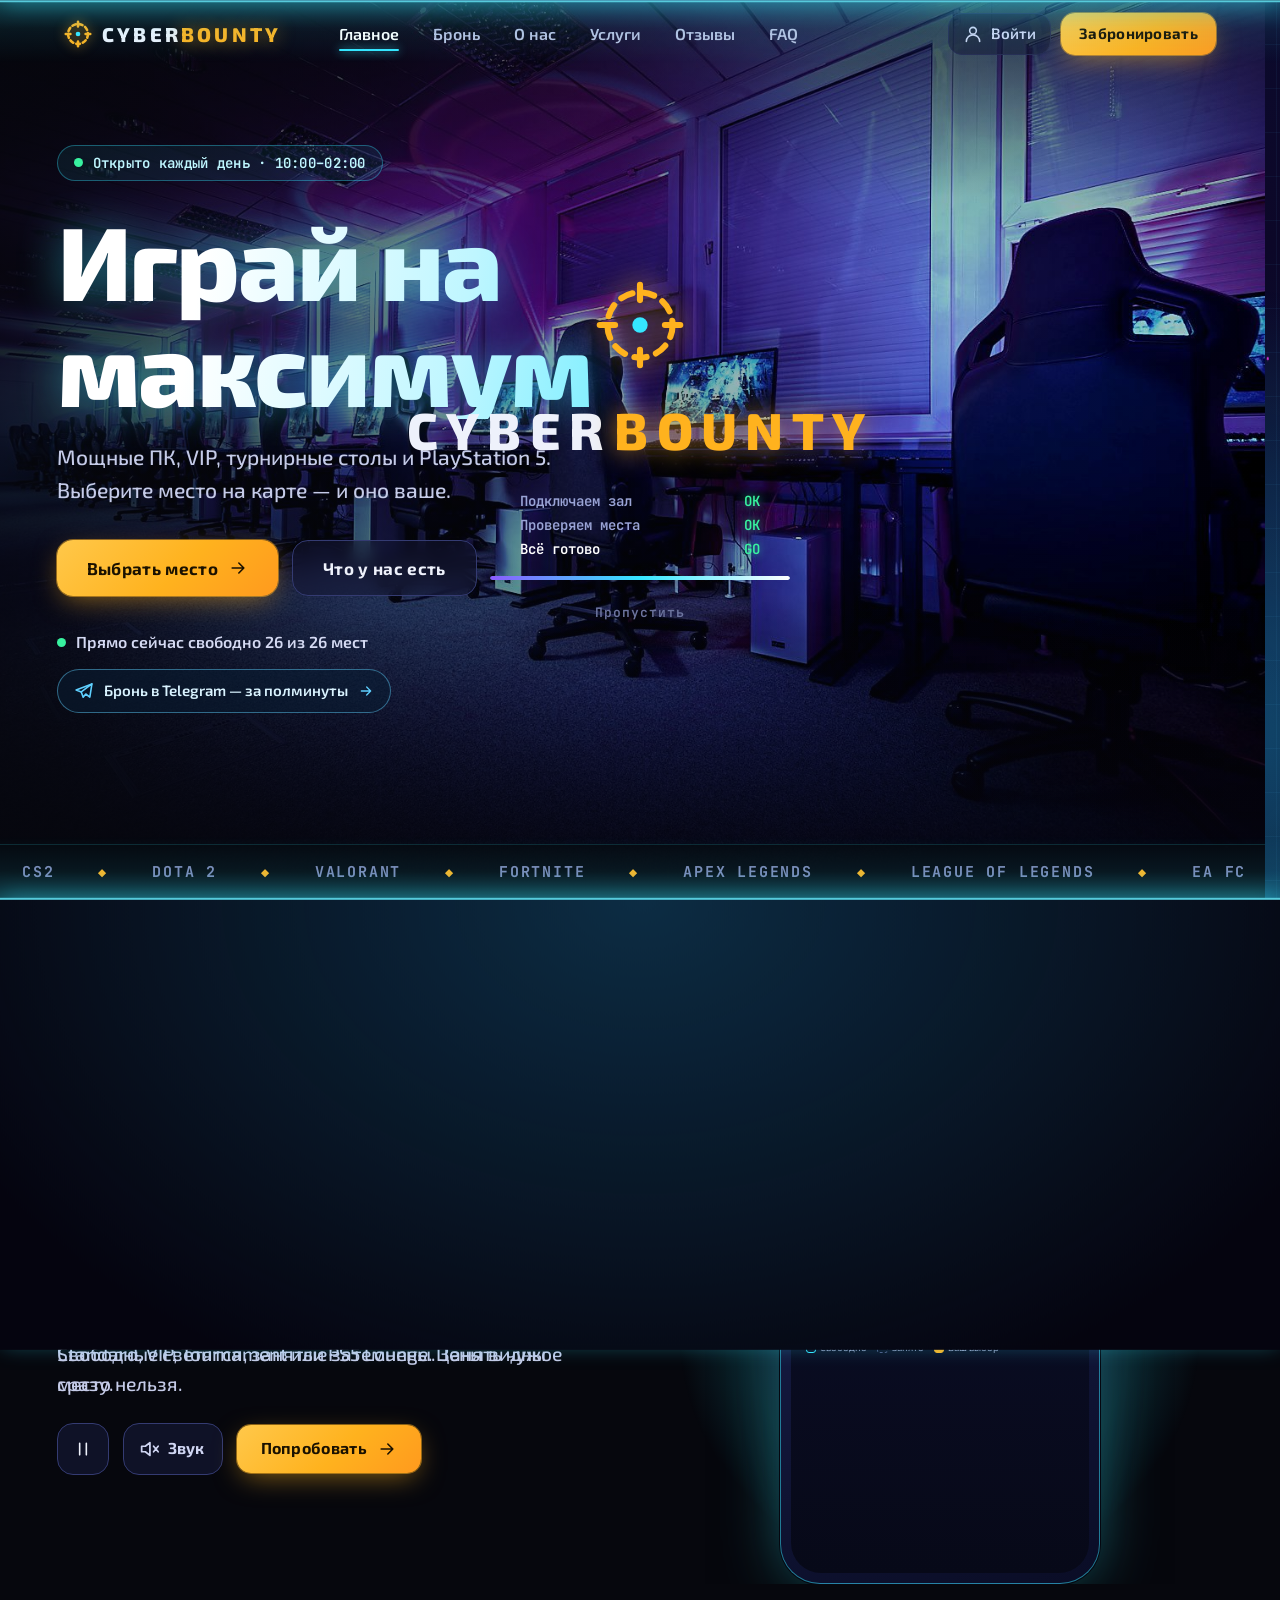
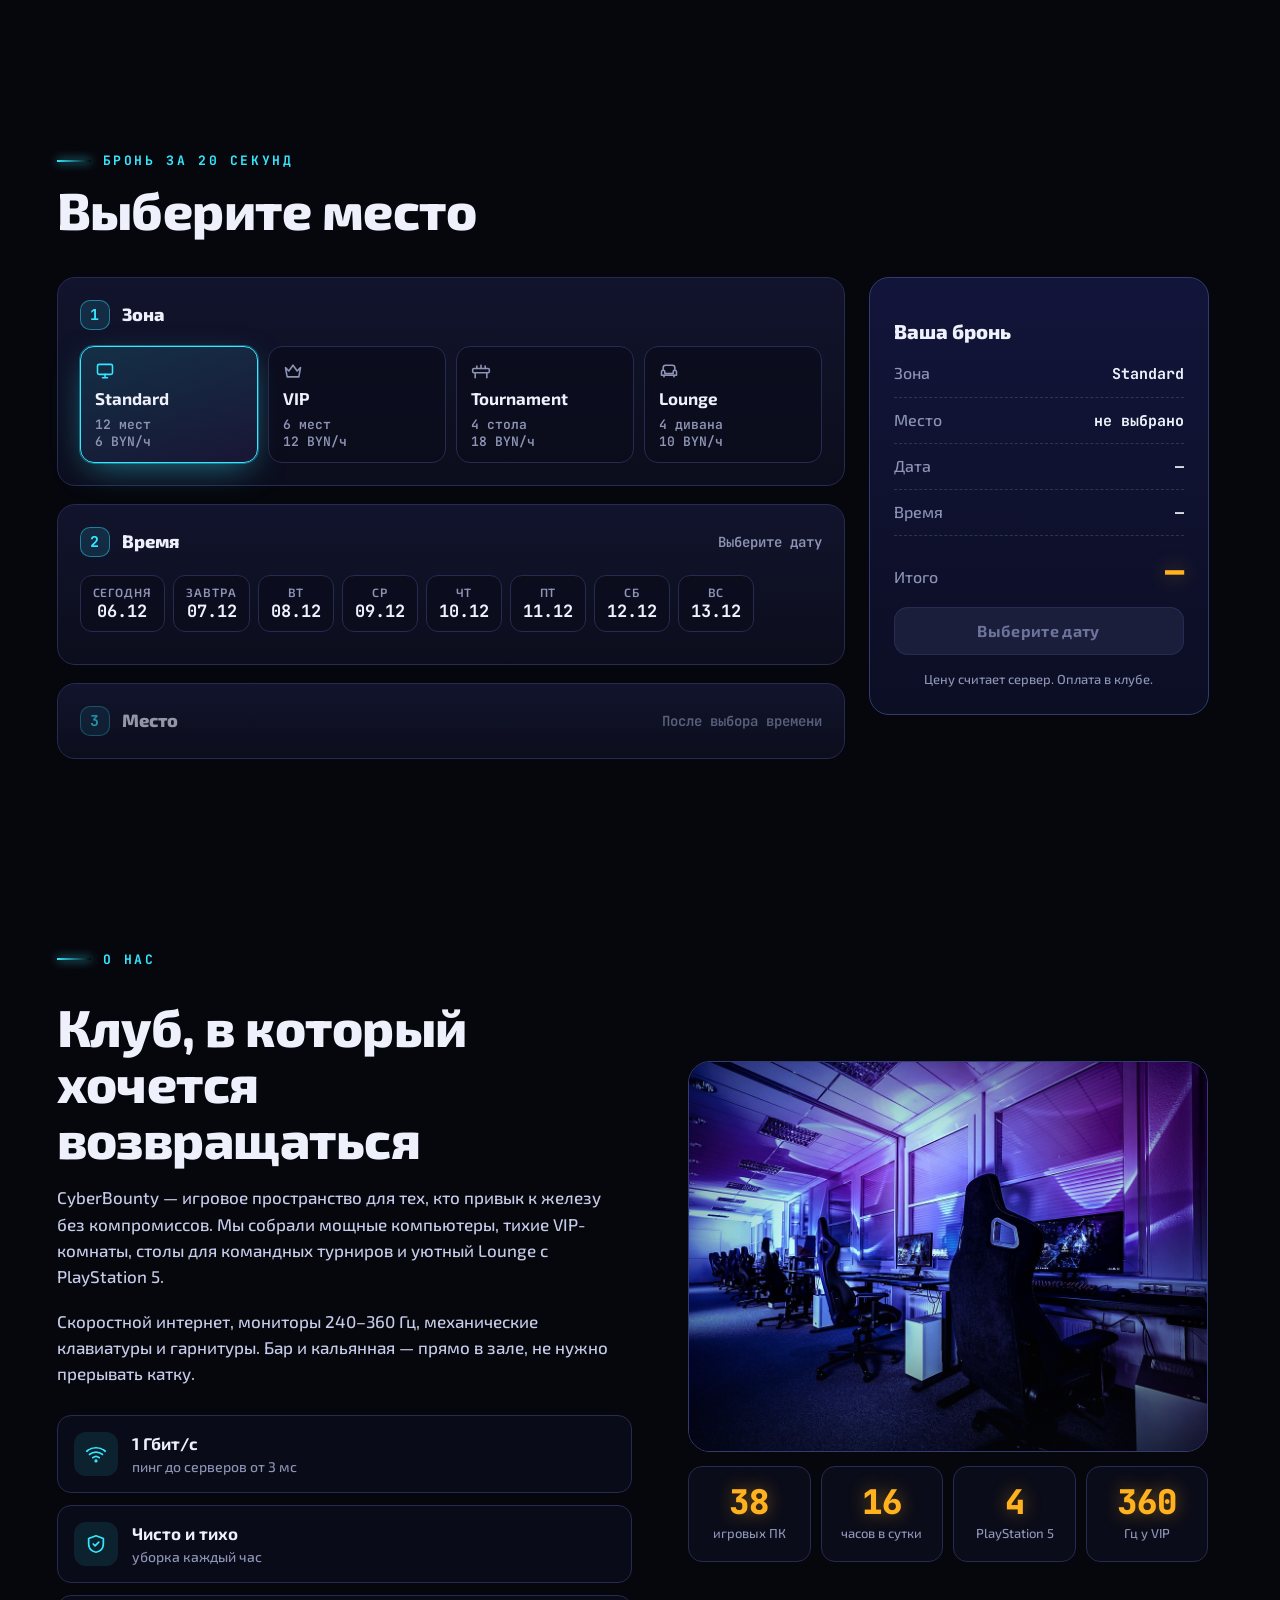
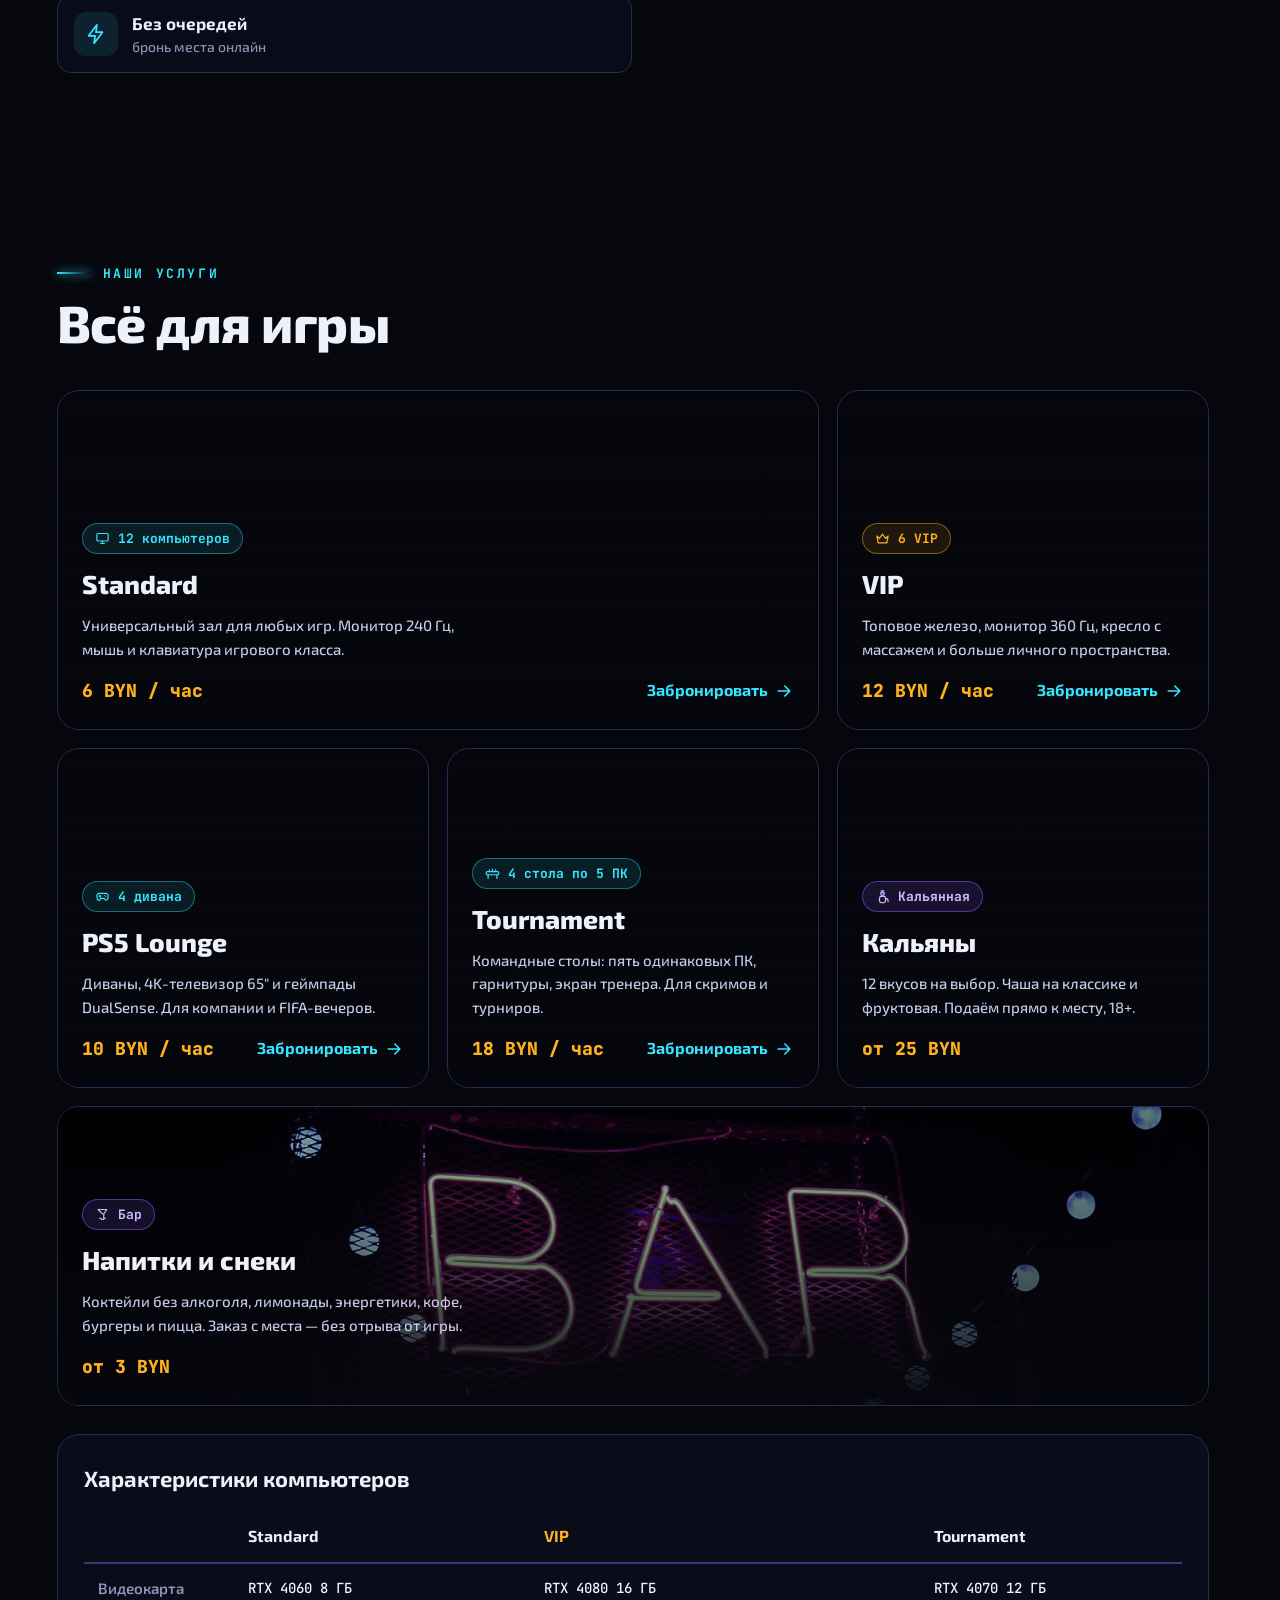
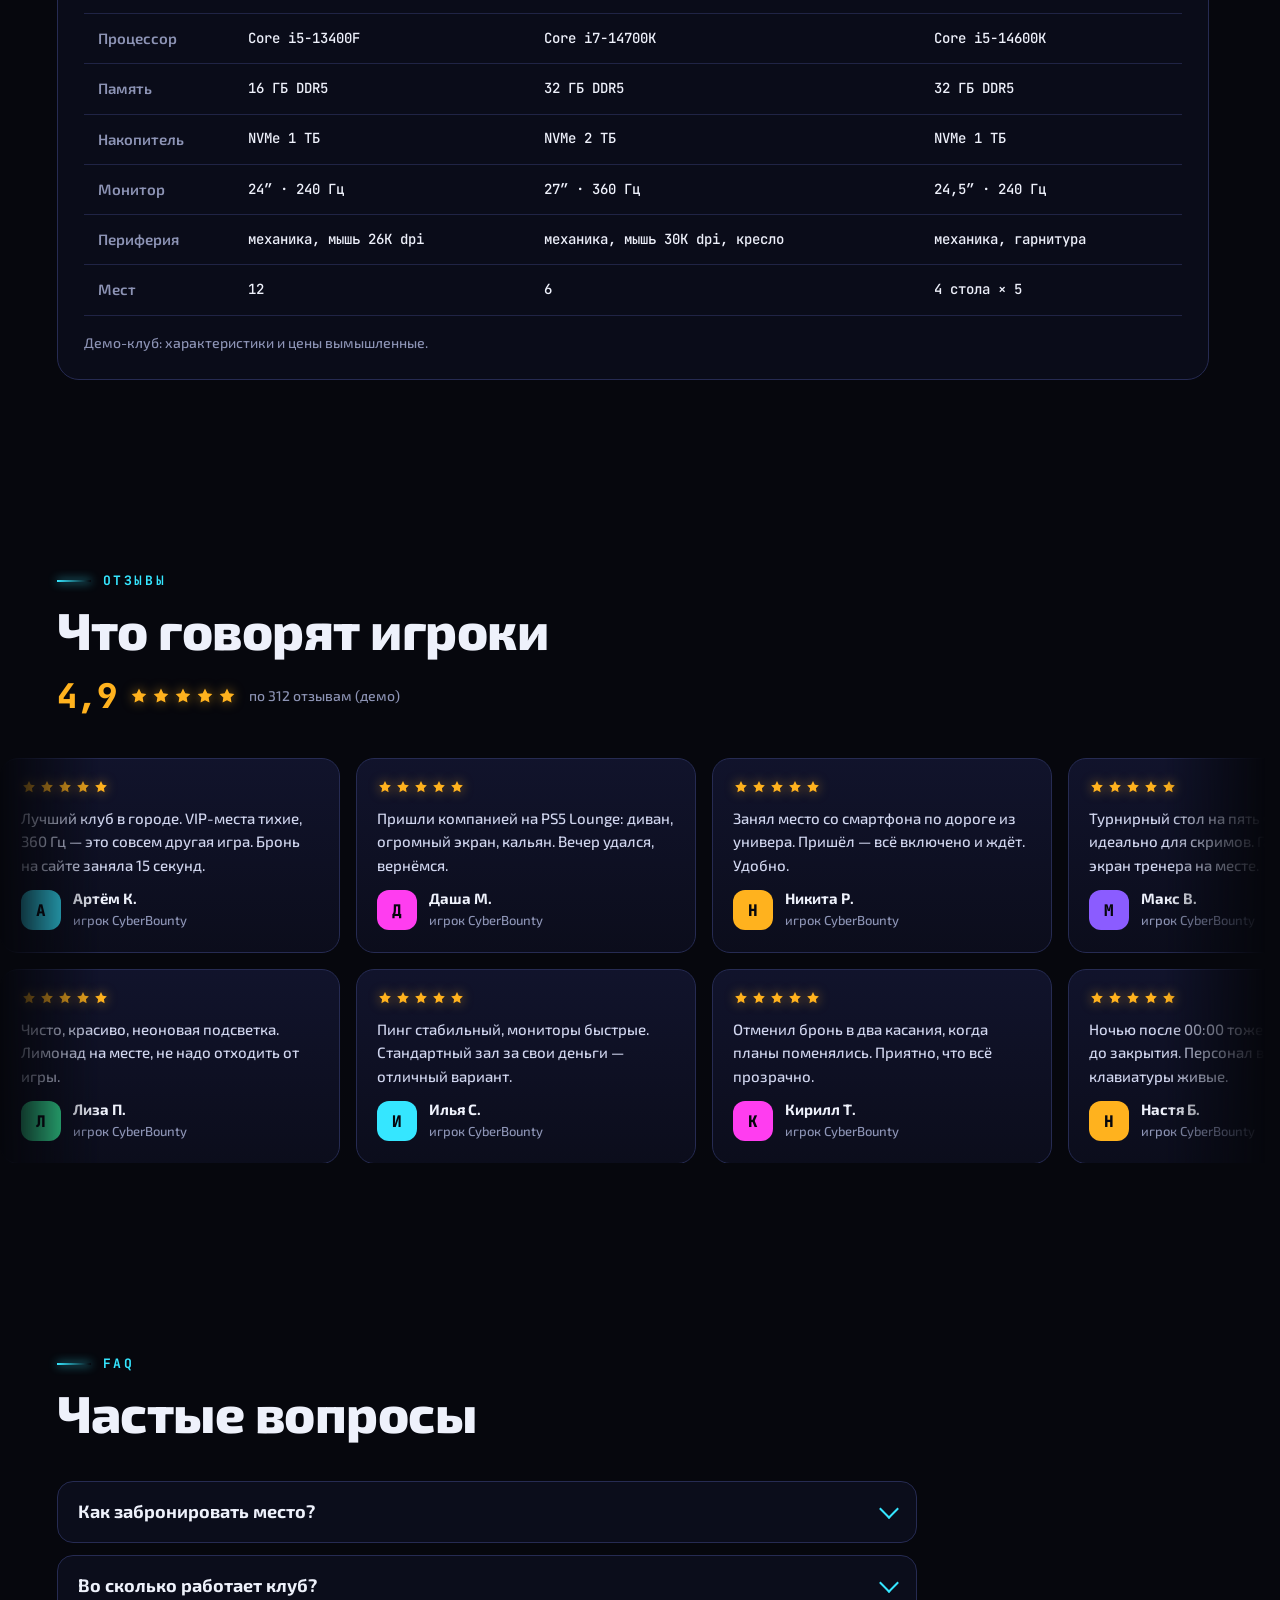
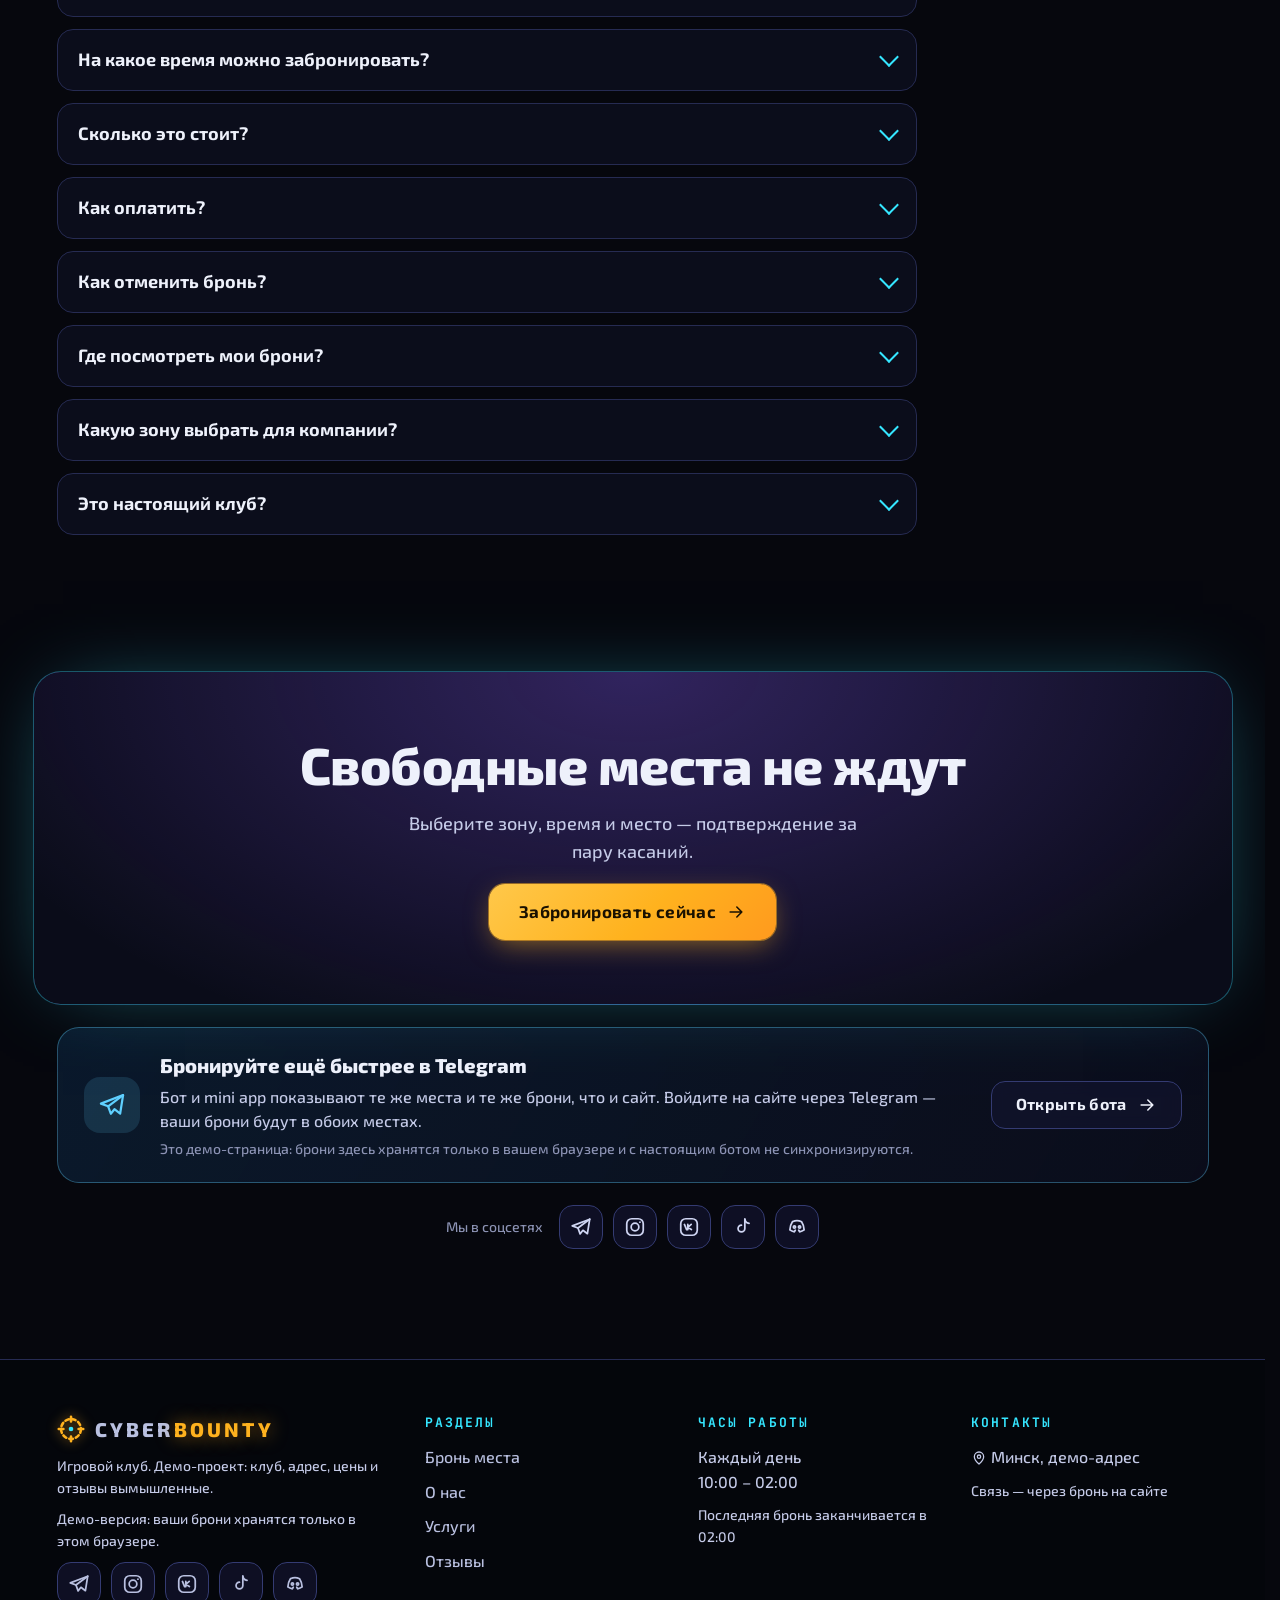
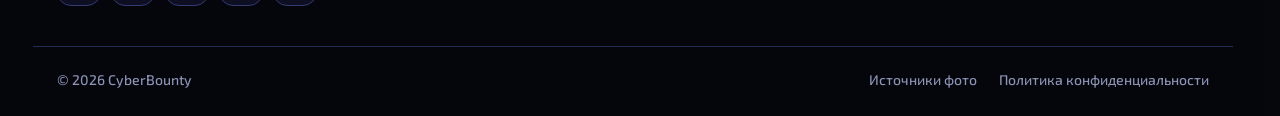
==== commit 7cf72b13: "Клиент отменяет бронь в любое время (в том числе когда игра идёт); админка показывает брони, идущие " ====
--- a/web/index.html
+++ b/web/index.html
@@ -440,7 +440,7 @@
       <div class="faq__item reveal"><button class="faq__q" type="button" id="faqq3" aria-expanded="false" aria-controls="faqa3">На какое время можно забронировать?</button><div class="faq__a" id="faqa3" role="region" aria-labelledby="faqq3"><div><p>На 1, 2, 3 или 5 часов. Начало — каждые 30 минут. Прошедшее время выбрать нельзя, а занятые места на схеме отмечены.</p></div></div></div>
       <div class="faq__item reveal"><button class="faq__q" type="button" id="faqq4" aria-expanded="false" aria-controls="faqa4">Сколько это стоит?</button><div class="faq__a" id="faqa4" role="region" aria-labelledby="faqq4"><div><p>Цена за час: Standard — 6 BYN, VIP — 12 BYN, Tournament — 18 BYN, PS5 Lounge — 10 BYN. Итоговая сумма видна до подтверждения брони.</p></div></div></div>
       <div class="faq__item reveal"><button class="faq__q" type="button" id="faqq5" aria-expanded="false" aria-controls="faqa5">Как оплатить?</button><div class="faq__a" id="faqa5" role="region" aria-labelledby="faqq5"><div><p>Онлайн-оплаты на сайте нет: бронь закрепляет место, а расчёт проходит в клубе.</p></div></div></div>
-      <div class="faq__item reveal"><button class="faq__q" type="button" id="faqq6" aria-expanded="false" aria-controls="faqa6">Как отменить бронь?</button><div class="faq__a" id="faqa6" role="region" aria-labelledby="faqq6"><div><p>Откройте «Мои брони» и нажмите «Отменить», пока бронь не началась. Если игра уже идёт, отмену решает клуб — напишите администратору.</p></div></div></div>
+      <div class="faq__item reveal"><button class="faq__q" type="button" id="faqq6" aria-expanded="false" aria-controls="faqa6">Как отменить бронь?</button><div class="faq__a" id="faqa6" role="region" aria-labelledby="faqq6"><div><p>Откройте «Мои брони» и нажмите «Отменить». Это можно сделать в любое время, даже когда бронь уже началась: место сразу освободится.</p></div></div></div>
       <div class="faq__item reveal"><button class="faq__q" type="button" id="faqq7" aria-expanded="false" aria-controls="faqa7">Где посмотреть мои брони?</button><div class="faq__a" id="faqa7" role="region" aria-labelledby="faqq7"><div><p>После входа в верхнем меню появится кнопка «Мои брони». Брони с сайта и из Telegram-бота хранятся вместе.</p></div></div></div>
       <div class="faq__item reveal"><button class="faq__q" type="button" id="faqq8" aria-expanded="false" aria-controls="faqa8">Какую зону выбрать для компании?</button><div class="faq__a" id="faqa8" role="region" aria-labelledby="faqq8"><div><p>Tournament — турнирные столы для команд, Lounge — диваны с PlayStation 5 и большим экраном. Для одиночной игры подойдут Standard и VIP.</p></div></div></div>
       <div class="faq__item reveal"><button class="faq__q" type="button" id="faqq9" aria-expanded="false" aria-controls="faqa9">Это настоящий клуб?</button><div class="faq__a" id="faqa9" role="region" aria-labelledby="faqq9"><div><p>Нет, это учебная демо-версия: клуб, цены и отзывы вымышленные, а ваши брони хранятся только в этом браузере.</p></div></div></div>
--- a/web/style.css
+++ b/web/style.css
@@ -52,10 +52,10 @@
 .btn--block { width: 100%; }
 .btn--hot { color: #1a1100; background: linear-gradient(135deg, #ffc84a, var(--amber) 55%, #ff9a1e); box-shadow: 0 0 0 1px rgba(255, 178, 30, .5), 0 8px 28px -6px rgba(255, 178, 30, .55); }
 .btn--hot::after { content: ""; position: absolute; inset: 0; z-index: -1; background: linear-gradient(100deg, transparent 30%, rgba(255, 255, 255, .55) 50%, transparent 70%); transform: translateX(-120%); }
-.btn--hot:hover::after { transform: translateX(120%); transition: transform .8s var(--ease); }
-.btn--hot:hover { box-shadow: 0 0 0 1px rgba(255, 200, 80, .8), 0 10px 40px -4px rgba(255, 178, 30, .75); transform: translateY(-1px); }
+@media (hover: hover) and (pointer: fine) { .btn--hot:hover::after { transform: translateX(120%); transition: transform .8s var(--ease); } }
+@media (hover: hover) and (pointer: fine) { .btn--hot:hover { box-shadow: 0 0 0 1px rgba(255, 200, 80, .8), 0 10px 40px -4px rgba(255, 178, 30, .75); transform: translateY(-1px); } }
 .btn--ghost { border: 1px solid var(--line2); background: rgba(20, 23, 52, .5); backdrop-filter: blur(8px); }
-.btn--ghost:hover { border-color: var(--cyan); box-shadow: 0 0 24px -6px rgba(53, 230, 255, .6); }
+@media (hover: hover) and (pointer: fine) { .btn--ghost:hover { border-color: var(--cyan); box-shadow: 0 0 24px -6px rgba(53, 230, 255, .6); } }
 .btn[disabled] { cursor: not-allowed; }
 .btn--hot[disabled] { background: #1b1e3a; color: #6c739c; box-shadow: inset 0 0 0 1px var(--line); }
 .btn--hot[disabled]::after { display: none; }
@@ -64,13 +64,13 @@
 .btn.busy .spin { opacity: 1; animation-play-state: running; }
 @keyframes rot { to { transform: rotate(360deg); } }
 .chip-btn { display: inline-flex; align-items: center; gap: 8px; height: 42px; padding: 0 14px; border-radius: 14px; border: 1px solid var(--line); background: rgba(20, 23, 52, .6); color: #cfd5f2; font-weight: 600; font-size: 15px; transition: border-color .25s, color .25s, transform .2s var(--ease); position: relative; }
-.chip-btn:hover { border-color: var(--cyan); color: #fff; }
+@media (hover: hover) and (pointer: fine) { .chip-btn:hover { border-color: var(--cyan); color: #fff; } }
 .chip-btn:active { transform: scale(.96); }
 .badge { font-style: normal; font: 700 12px/1 var(--mono); min-width: 20px; height: 20px; padding: 0 6px; display: grid; place-items: center; border-radius: 10px; background: var(--amber); color: #1a1100; }
 .link { display: inline-flex; align-items: center; gap: 6px; color: var(--cyan); font-weight: 700; transition: gap .25s var(--ease); }
-.link:hover { gap: 11px; }
+@media (hover: hover) and (pointer: fine) { .link:hover { gap: 11px; } }
 .link-btn { color: var(--muted); font-weight: 600; text-decoration: underline; text-underline-offset: 3px; }
-.link-btn:hover { color: var(--text); }
+@media (hover: hover) and (pointer: fine) { .link-btn:hover { color: var(--text); } }
 
 /* ---------- шапка ---------- */
 .top { position: fixed; inset: 0 0 auto 0; z-index: 50; height: var(--head); transition: background .3s, box-shadow .3s; }
@@ -83,8 +83,10 @@
 .nav { display: flex; gap: 6px; margin-right: auto; margin-left: 24px; }
 .nav a { padding: 8px 14px; border-radius: 10px; color: #b9c0e0; font-weight: 600; position: relative; transition: color .2s; }
 .nav a::after { content: ""; position: absolute; left: 14px; right: 14px; bottom: 3px; height: 2px; border-radius: 2px; background: var(--cyan); box-shadow: 0 0 10px var(--cyan); transform: scaleX(0); transition: transform .3s var(--ease); }
-.nav a:hover, .nav a.on { color: #fff; }
-.nav a:hover::after, .nav a.on::after { transform: scaleX(1); }
+.nav a.on { color: #fff; }
+@media (hover: hover) and (pointer: fine) { .nav a:hover { color: #fff; } }
+.nav a.on::after { transform: scaleX(1); }
+@media (hover: hover) and (pointer: fine) { .nav a:hover::after { transform: scaleX(1); } }
 .top__tools { display: flex; align-items: center; gap: 10px; }
 .burger { display: none; width: 44px; height: 44px; border-radius: 14px; border: 1px solid var(--line); place-items: center; background: rgba(20, 23, 52, .6); }
 .menu { position: absolute; top: var(--head); left: 0; right: 0; display: grid; gap: 4px; padding: 10px 16px 18px; background: rgba(6, 7, 13, .96); backdrop-filter: blur(18px); border-bottom: 1px solid var(--line); animation: menuIn .3s var(--ease); }
@@ -141,7 +143,7 @@
 
 .zones { display: grid; grid-template-columns: repeat(4, minmax(0, 1fr)); gap: 10px; }
 .zone { position: relative; text-align: left; padding: 14px 14px 12px; border-radius: 14px; border: 1px solid var(--line); background: rgba(10, 12, 28, .7); display: grid; gap: 4px; transition: border-color .25s, transform .25s var(--ease), box-shadow .3s, background .25s; min-height: 92px; align-content: start; }
-.zone:hover { border-color: var(--line2); transform: translateY(-2px); }
+@media (hover: hover) and (pointer: fine) { .zone:hover { border-color: var(--line2); transform: translateY(-2px); } }
 .zone .ic { color: var(--muted); transition: color .25s; }
 .zone b { font-size: 17px; }
 .zone small { color: var(--muted); font: 600 13px var(--mono); }
@@ -153,15 +155,15 @@
 .day { flex: none; min-width: 74px; padding: 9px 12px; border-radius: 12px; border: 1px solid var(--line); background: rgba(10, 12, 28, .7); display: grid; text-align: center; line-height: 1.25; transition: border-color .2s, background .2s, transform .2s var(--ease); }
 .day small { color: var(--muted); font-weight: 600; font-size: 12px; text-transform: uppercase; letter-spacing: .08em; }
 .day b { font: 700 17px var(--mono); }
-.day:hover { border-color: var(--line2); }
+@media (hover: hover) and (pointer: fine) { .day:hover { border-color: var(--line2); } }
 .day[aria-selected="true"] { border-color: var(--amber); background: rgba(255, 178, 30, .12); box-shadow: 0 0 0 1px var(--amber), 0 0 16px -4px rgba(255, 178, 30, .7); }
 .day[aria-selected="true"] small { color: var(--amber); }
 .times-wrap { position: relative; min-height: 98px; margin-top: 4px; }
 .times { display: grid; grid-auto-flow: column; grid-template-rows: repeat(2, 44px); grid-auto-columns: 84px; gap: 8px; overflow-x: auto; padding: 16px; margin: -14px; scroll-padding-inline: 16px; scrollbar-width: none; min-height: 126px; mask-image: linear-gradient(90deg, #000 92%, transparent); -webkit-mask-image: linear-gradient(90deg, #000 92%, transparent); transition: opacity .2s; }
-.times.loading { opacity: .35; }
+.times.loading { opacity: .35; pointer-events: none; }
 .time { border-radius: 11px; border: 1px solid var(--line); background: rgba(10, 12, 28, .7); font: 700 16px var(--mono); display: flex; align-items: center; justify-content: center; gap: 5px; transition: border-color .2s, background .2s, color .2s, box-shadow .2s; }
 .time .ic { width: 13px; height: 13px; color: var(--violet); }
-.time:hover:not([disabled]):not([aria-selected="true"]) { border-color: var(--cyan); }
+@media (hover: hover) and (pointer: fine) { .time:hover:not([disabled]):not([aria-selected="true"]) { border-color: var(--cyan); } }
 .time[aria-selected="true"] { background: rgba(255, 178, 30, .14); color: #fff; border-color: var(--amber); box-shadow: 0 0 0 1px var(--amber), 0 0 16px -4px rgba(255, 178, 30, .7); }
 .time[aria-selected="true"] .ic { color: var(--amber); }
 .time[disabled] { color: #4b5278; background: transparent; border-style: dashed; cursor: not-allowed; }
@@ -169,7 +171,7 @@
 .durs { display: flex; gap: 8px; margin-top: 16px; flex-wrap: wrap; }
 .dur { flex: 1 1 0; min-width: 70px; height: 46px; border-radius: 12px; border: 1px solid var(--line); background: rgba(10, 12, 28, .7); font-weight: 700; transition: border-color .2s, background .2s, box-shadow .25s; }
 .dur small { font-weight: 600; color: var(--muted); }
-.dur:hover:not([disabled]) { border-color: var(--line2); }
+@media (hover: hover) and (pointer: fine) { .dur:hover:not([disabled]):not([aria-checked="true"]) { border-color: var(--line2); } }
 .dur[aria-checked="true"] { border-color: var(--amber); background: rgba(255, 178, 30, .12); box-shadow: 0 0 0 1px var(--amber), 0 0 16px -4px rgba(255, 178, 30, .7); }
 .dur[disabled] { color: #4b5278; border-style: dashed; cursor: not-allowed; }
 
@@ -193,9 +195,11 @@
 .seat small { font: 600 10px var(--mono); color: var(--muted); min-height: 12px; line-height: 12px; text-align: center; }
 .map--vip .seat, .map--lounge .seat, .map--tournament .seat { aspect-ratio: 1.5 / 1; }
 .map--tournament .ic { width: 22px; height: 22px; max-width: none; }
-.seat:hover:not([disabled]) { transform: translateY(-3px); box-shadow: 0 8px 26px -6px rgba(53, 230, 255, .75); background: rgba(53, 230, 255, .16); }
+@media (hover: hover) and (pointer: fine) { .seat:hover:not([disabled]):not([aria-pressed="true"]) { transform: translateY(-3px); box-shadow: 0 8px 26px -6px rgba(53, 230, 255, .75); background: rgba(53, 230, 255, .16); } }
 .seat:active:not([disabled]) { transform: scale(.95); }
-.seat[aria-pressed="true"] { border-color: var(--amber); color: #1a1100; background: linear-gradient(160deg, #ffd263, var(--amber)); box-shadow: 0 0 0 3px rgba(255, 178, 30, .25), 0 0 34px rgba(255, 178, 30, .75); transform: translateY(-2px) scale(1.04); animation: none; }
+.seat[aria-pressed="true"] { border-color: var(--amber); color: #1a1100; background: linear-gradient(160deg, #ffd263, var(--amber)); transform: translateY(-2px) scale(1.04); }
+.seat::after { content: ""; position: absolute; inset: -1px; border-radius: inherit; pointer-events: none; box-shadow: 0 0 0 3px rgba(255, 178, 30, .25), 0 0 34px rgba(255, 178, 30, .75); opacity: 0; transition: opacity .3s ease; }
+.seat[aria-pressed="true"]::after { opacity: 1; }
 .seat[aria-pressed="true"] b, .seat[aria-pressed="true"] small { color: #1a1100; }
 .seat[disabled] { cursor: not-allowed; color: #4f5680; border-color: #2a2f57; border-style: dashed; background: repeating-linear-gradient(135deg, rgba(255, 255, 255, .03) 0 6px, transparent 6px 12px); }
 .seat[disabled] b { color: #6d759f; }
@@ -256,9 +260,9 @@
 .tile img.p-standard { object-position: 50% 62%; } .tile img.p-lounge { object-position: 50% 70%; } .tile img.p-hookah { object-position: 50% 28%; } .tile img.p-bar { object-position: 50% 8%; }
 .tile::before { content: ""; position: absolute; inset: 0; z-index: -1; background: linear-gradient(0deg, rgba(6, 7, 13, .94) 6%, rgba(6, 7, 13, .5) 52%, rgba(6, 7, 13, .1)); }
 .tile::after { content: ""; position: absolute; inset: 0; z-index: -1; pointer-events: none; opacity: 0; background: radial-gradient(320px circle at var(--mx) var(--my), rgba(53, 230, 255, .22), transparent 70%); transition: opacity .3s; }
-.tile:hover { border-color: rgba(53, 230, 255, .6); transform: translateY(-4px); box-shadow: 0 20px 50px -16px rgba(53, 230, 255, .35); }
-.tile:hover img { transform: scale(1.05); }
-.tile:hover::after { opacity: 1; }
+@media (hover: hover) and (pointer: fine) { .tile:hover { border-color: rgba(53, 230, 255, .6); transform: translateY(-4px); box-shadow: 0 20px 50px -16px rgba(53, 230, 255, .35); } }
+@media (hover: hover) and (pointer: fine) { .tile:hover img { transform: scale(1.05); } }
+@media (hover: hover) and (pointer: fine) { .tile:hover::after { opacity: 1; } }
 .tile__body { padding: 24px; display: grid; gap: 10px; width: 100%; }
 .tile h3 { font-size: 26px; font-weight: 800; }
 .tile p { color: #c5cbe8; font-size: 15px; max-width: 46ch; }
@@ -288,7 +292,7 @@
 .mrow { display: flex; gap: 16px; padding-right: 16px; width: max-content; animation: tick 70s linear infinite; will-change: transform; }
 .mrow:nth-child(2) { animation-direction: reverse; animation-duration: 85s; }
 .rev { width: 340px; flex: none; padding: 20px; border-radius: 18px; border: 1px solid var(--line); background: linear-gradient(180deg, rgba(20, 23, 52, .8), rgba(13, 15, 32, .8)); display: grid; gap: 12px; align-content: start; transition: border-color .3s, box-shadow .3s; }
-.rev:hover { border-color: rgba(53, 230, 255, .55); box-shadow: 0 10px 34px -12px rgba(53, 230, 255, .4); }
+@media (hover: hover) and (pointer: fine) { .rev:hover { border-color: rgba(53, 230, 255, .55); box-shadow: 0 10px 34px -12px rgba(53, 230, 255, .4); } }
 .rev .stars .ic { width: 16px; height: 16px; }
 .rev p { color: #d1d6ef; font-size: 15px; white-space: normal; }
 .rev__who { display: flex; align-items: center; gap: 12px; }
@@ -306,11 +310,11 @@
 .foot__col { display: grid; gap: 10px; align-content: start; }
 .foot__col h4 { font: 700 13px var(--mono); letter-spacing: .16em; text-transform: uppercase; color: var(--cyan); margin-bottom: 4px; }
 .foot__col a { color: #b9c0e0; }
-.foot__col a:hover { color: #fff; }
+@media (hover: hover) and (pointer: fine) { .foot__col a:hover { color: #fff; } }
 .foot__col p { color: #c5cbe8; }
 .foot__legal { display: flex; justify-content: space-between; gap: 16px; flex-wrap: wrap; padding-top: 22px; padding-bottom: calc(26px + env(safe-area-inset-bottom)); border-top: 1px solid var(--line); color: var(--muted); font-size: 14px; }
 .foot__links { display: flex; gap: 22px; flex-wrap: wrap; }
-.foot__links a:hover { color: #fff; text-decoration: underline; text-underline-offset: 3px; }
+@media (hover: hover) and (pointer: fine) { .foot__links a:hover { color: #fff; text-decoration: underline; text-underline-offset: 3px; } }
 
 /* ---------- окна ---------- */
 .modal, .drawer { position: fixed; inset: 0; z-index: 80; display: grid; overscroll-behavior: contain; }
@@ -319,12 +323,12 @@
 .modal__back { position: absolute; inset: 0; background: rgba(3, 4, 10, .84); animation: fade .3s; touch-action: none; }
 @keyframes fade { from { opacity: 0; } }
 @keyframes fadeOut { to { opacity: 0; } }
-.modal__card { position: relative; width: min(440px, 100%); max-height: calc(100svh - 32px); overflow-y: auto; padding: 30px 26px 26px; border-radius: 24px; background: linear-gradient(180deg, #14173a, #0c0e24); border: 1px solid var(--line2); box-shadow: 0 30px 90px -10px #000, 0 0 60px -20px rgba(53, 230, 255, .4); display: grid; gap: 16px; animation: pop .45s var(--ease); }
+.modal__card { position: relative; width: min(440px, 100%); max-height: calc(var(--app-h, 100svh) - 32px); overflow-y: auto; padding: 30px 26px 26px; border-radius: 24px; background: linear-gradient(180deg, #14173a, #0c0e24); border: 1px solid var(--line2); box-shadow: 0 30px 90px -10px #000, 0 0 60px -20px rgba(53, 230, 255, .4); display: grid; gap: 16px; animation: pop .45s var(--ease); }
 @keyframes pop { from { opacity: 0; transform: translateY(18px) scale(.96); } }
 @keyframes popOut { to { opacity: 0; transform: translateY(18px) scale(.96); } }
 .modal__card h3 { font-size: 24px; font-weight: 800; }
 .modal__x { position: absolute; top: 12px; right: 12px; width: 40px; height: 40px; border-radius: 12px; display: grid; place-items: center; color: var(--muted); transition: background .2s, color .2s; }
-.modal__x:hover { background: var(--panel2); color: #fff; }
+@media (hover: hover) and (pointer: fine) { .modal__x:hover { background: var(--panel2); color: #fff; } }
 .modal__x--in { position: static; }
 .field { display: grid; gap: 7px; }
 .field span { color: var(--muted); font-size: 14px; font-weight: 600; }
@@ -383,7 +387,7 @@
 .empty { text-align: center; padding: 44px 10px; color: var(--muted); display: grid; gap: 14px; justify-items: center; }
 .empty .ic { width: 46px; height: 46px; color: var(--line2); }
 
-.toasts { position: fixed; z-index: 120; left: 50%; bottom: calc(24px + env(safe-area-inset-bottom)); transform: translateX(-50%); display: grid; gap: 10px; justify-items: center; pointer-events: none; width: min(92vw, 420px); }
+.toasts { position: fixed; z-index: 120; left: 50%; bottom: calc(24px + env(safe-area-inset-bottom)); transform: translateX(-50%); transition: transform .4s var(--ease); display: grid; gap: 10px; justify-items: center; pointer-events: none; width: min(92vw, 420px); }
 .toast { padding: 13px 18px; border-radius: 14px; background: rgba(13, 15, 40, .96); border: 1px solid var(--line2); box-shadow: 0 14px 40px -8px #000; font-weight: 600; text-align: center; animation: toastIn .4s var(--ease), toastOut .4s 3.6s forwards; }
 .toast--err { border-color: rgba(255, 61, 90, .6); color: #ffb0bd; }
 @keyframes toastIn { from { opacity: 0; transform: translateY(14px); } }
@@ -441,9 +445,8 @@
   @keyframes rise { from { transform: translateY(40px); opacity: 0; } }
   @keyframes riseOut { to { transform: translateY(40px); opacity: 0; } }
   .modal { align-items: end; padding: 0; }
-  .modal__card { width: 100%; border-radius: 24px 24px 0 0; max-height: 92svh; padding-bottom: calc(26px + env(safe-area-inset-bottom)); }
-}
-@media (hover: none) { .seat:hover:not([disabled]), .tile:hover, .zone:hover { transform: none; } }
+  .modal__card { width: 100%; border-radius: 24px 24px 0 0; max-height: calc(var(--app-h, 100svh) * .92); padding-bottom: calc(26px + env(safe-area-inset-bottom)); }
+}
 @media (prefers-reduced-motion: reduce) {
   *, *::before, *::after { animation-duration: .001ms !important; animation-iteration-count: 1 !important; transition-duration: .001ms !important; scroll-behavior: auto !important; }
   .reveal { opacity: 1; transform: none; }
@@ -480,7 +483,7 @@
 .intro__bar i { display: block; height: 100%; border-radius: 4px; background: linear-gradient(90deg, var(--violet), var(--cyan), #fff); box-shadow: 0 0 14px var(--cyan); transform-origin: left; animation: iBar 2.1s .2s cubic-bezier(.5, 0, .2, 1) both; }
 @keyframes iBar { from { transform: scaleX(0); } }
 .intro__skip { margin-top: 6px; color: #6d759f; font: 600 13px var(--mono); letter-spacing: .08em; opacity: 0; animation: iLine .4s .8s forwards; }
-.intro__skip:hover { color: #fff; }
+@media (hover: hover) and (pointer: fine) { .intro__skip:hover { color: #fff; } }
 .intro.go .intro__core { opacity: 0; transform: scale(1.08); }
 .intro.go .intro__half--t { transform: translateY(calc(-100% + 2px)); border-bottom-color: rgba(120, 240, 255, .8); box-shadow: 0 4px 22px -2px rgba(53, 230, 255, .4); }
 .intro.go .intro__half--b { transform: translateY(calc(100% - 2px)); border-top-color: rgba(120, 240, 255, .8); box-shadow: 0 -4px 22px -2px rgba(53, 230, 255, .4); }
@@ -506,7 +509,7 @@
 .cap p { color: #c5cbe8; font-size: clamp(17px, 1.5vw, 20px); max-width: 30em; margin: 0; }
 .how__ctl { display: flex; align-items: center; gap: 14px; margin-top: 10px; }
 .how__play { width: 52px; height: 52px; border-radius: 16px; border: 1px solid var(--line2); background: rgba(20, 23, 52, .7); display: grid; place-items: center; transition: border-color .2s, transform .15s var(--ease); }
-.how__play:hover { border-color: var(--cyan); }
+@media (hover: hover) and (pointer: fine) { .how__play:hover { border-color: var(--cyan); } }
 .how__play:active { transform: scale(.92); }
 .how__play .i-play, .how__play[aria-pressed="true"] .i-pause { display: none; }
 .how__play[aria-pressed="true"] .i-play { display: block; }
@@ -584,7 +587,7 @@
 .mkleg i.b { border-color: #4f5680; border-style: dashed; } .mkleg i.s { background: var(--amber); border-color: var(--amber); }
 
 .how__snd { display: inline-flex; align-items: center; gap: 8px; height: 52px; padding: 0 18px 0 14px; border-radius: 16px; border: 1px solid var(--line2); background: rgba(20, 23, 52, .7); font-weight: 700; color: #cfd5f2; position: relative; transition: border-color .2s, background .2s, color .2s, transform .15s var(--ease); }
-.how__snd:hover { border-color: var(--cyan); }
+@media (hover: hover) and (pointer: fine) { .how__snd:hover { border-color: var(--cyan); } }
 .how__snd:active { transform: scale(.95); }
 .how__snd .ic { width: 22px; height: 22px; }
 .how__snd .s-on, .how__snd[aria-pressed="true"] .s-off { display: none; }
@@ -622,7 +625,7 @@
   /* фильтры и маски заставляют видеокарту делать лишние проходы на каждом кадре прокрутки */
   .times { mask-image: none; -webkit-mask-image: none; }
   .marquee { mask-image: none; -webkit-mask-image: none; }
-  .top.stuck { background: rgba(6, 7, 13, .94); }
+  .top.stuck { background: #06070d; }
   .menu { background: rgba(6, 7, 13, .98); }
   .dock { background: rgba(13, 15, 40, .98); }
   .modal__back { background: rgba(3, 4, 10, .86); }
@@ -664,12 +667,12 @@
 .lgn__demo { padding: 10px 12px; border-radius: 12px; border: 1px dashed rgba(255, 178, 30, .5); background: rgba(255, 178, 30, .08); color: #ffd98a; font-size: 14px; }
 .lgn__alt { justify-self: center; }
 .lgn__back { display: inline-flex; align-items: center; gap: 6px; justify-self: start; height: 36px; padding: 0 10px 0 4px; margin-left: -4px; color: var(--muted); font-weight: 600; border-radius: 10px; }
-.lgn__back:hover { color: #fff; }
+@media (hover: hover) and (pointer: fine) { .lgn__back:hover { color: #fff; } }
 .lgn__back .ic { width: 18px; height: 18px; }
 .auth { display: grid; gap: 10px; }
 .auth__row { display: grid; gap: 6px; }
 .auth__btn { display: flex; align-items: center; justify-content: center; gap: 12px; width: 100%; height: 52px; padding: 0 18px; border-radius: 14px; border: 1px solid var(--line2); background: rgba(20, 23, 52, .6); font-weight: 700; font-size: 16px; transition: transform .25s var(--ease), border-color .25s, opacity .25s; }
-.auth__btn:hover:not(:disabled) { border-color: var(--cyan); transform: translateY(-1px); }
+@media (hover: hover) and (pointer: fine) { .auth__btn:hover:not(:disabled) { border-color: var(--cyan); transform: translateY(-1px); } }
 .auth__btn:active:not(:disabled) { transform: scale(.98); }
 .auth__btn .ic { width: 22px; height: 22px; color: var(--cyan); }
 .auth__btn[data-p="telegram"] .ic { color: #5fd0ff; }
@@ -684,14 +687,15 @@
 .socials { display: flex; flex-wrap: wrap; gap: 10px; }
 .social { position: relative; width: 44px; height: 44px; border-radius: 14px; display: grid; place-items: center; color: #cfd5f2; border: 1px solid var(--line2); background: rgba(20, 23, 52, .6); isolation: isolate; transition: transform .25s var(--ease), color .25s; }
 .social::after { content: ""; position: absolute; inset: -1px; z-index: -1; border-radius: inherit; opacity: 0; box-shadow: 0 0 0 1px var(--cyan), 0 0 22px -2px rgba(53, 230, 255, .7); transition: opacity .25s; }
-.social:hover { transform: translateY(-2px); color: #fff; }
-.social:hover::after, .social:focus-visible::after { opacity: 1; }
+@media (hover: hover) and (pointer: fine) { .social:hover { transform: translateY(-2px); color: #fff; } }
+.social:focus-visible::after { opacity: 1; }
+@media (hover: hover) and (pointer: fine) { .social:hover::after { opacity: 1; } }
 .social .ic { width: 22px; height: 22px; }
 .socials-row { display: flex; align-items: center; justify-content: center; gap: 16px; flex-wrap: wrap; margin-top: 22px; min-height: 44px; }
 
 /* Telegram: пилюля в герое, карточка в призыве, строка после брони */
 .tg-pill { display: flex; width: fit-content; max-width: 100%; align-items: center; gap: 10px; height: 44px; margin-top: 14px; padding: 0 16px; border-radius: 22px; border: 1px solid rgba(95, 208, 255, .45); background: rgba(10, 30, 52, .55); color: #d9f3ff; font-weight: 600; font-size: 15px; transition: transform .25s var(--ease), border-color .25s; }
-.tg-pill:hover { transform: translateY(-1px); border-color: #5fd0ff; }
+@media (hover: hover) and (pointer: fine) { .tg-pill:hover { transform: translateY(-1px); border-color: #5fd0ff; } }
 .tg-pill .ic { color: #5fd0ff; }
 .tgcard { display: grid; grid-template-columns: 56px minmax(0, 1fr) auto; align-items: center; gap: 20px; margin-top: 22px; padding: 22px 26px; border-radius: 22px; border: 1px solid rgba(95, 208, 255, .35); background: linear-gradient(120deg, rgba(20, 60, 100, .35), rgba(13, 15, 32, .72)); }
 .tgcard__ic { width: 56px; height: 56px; border-radius: 16px; display: grid; place-items: center; background: rgba(95, 208, 255, .14); color: #5fd0ff; }
@@ -700,7 +704,7 @@
 .tgcard p { color: #c5cbe8; margin-top: 4px; }
 .tgcard p.muted-s { color: var(--muted); }
 .tg-after { display: inline-flex; align-items: center; gap: 8px; color: #8fdcff; font-weight: 600; font-size: 14px; }
-.tg-after:hover { color: #fff; }
+@media (hover: hover) and (pointer: fine) { .tg-after:hover { color: #fff; } }
 .tg-after .ic { width: 18px; height: 18px; }
 .drawer__acts { display: inline-flex; gap: 16px; }
 @media (max-width: 760px) {
@@ -735,7 +739,7 @@
 /* ---------- плавное появление всего, что включается атрибутом hidden (вход, ошибки, кнопки в шапке, подсказки) ---------- */
 @keyframes appear { from { opacity: 0; transform: translate3d(0, 6px, 0); } }
 .lgn:not([hidden]), .lgn__demo:not([hidden]), .field__err:not([hidden]), .sum__err:not([hidden]), .times__empty:not([hidden]), #tgDemoNote:not([hidden]),
-.chip-btn:not([hidden]), .badge:not([hidden]), #menuMy:not([hidden]), #menuLogin:not([hidden]), #btnLink:not([hidden]) { animation: appear .3s var(--ease) both; }
+.chip-btn:not([hidden]), .badge:not([hidden]), #menuMy:not([hidden]), #menuLogin:not([hidden]), #btnLink:not([hidden]) { animation: appear .3s var(--ease) backwards; }
 
 /* ---------- бронь по шагам: дата -> время и часы -> место; следующий шаг плавно раскрывается ---------- */
 .seq { display: grid; grid-template-columns: minmax(0, 1fr); grid-template-rows: 0fr; opacity: 0; visibility: hidden; transition: grid-template-rows .45s var(--ease), opacity .35s ease, visibility 0s .45s; }
@@ -745,3 +749,11 @@
 .step__t { transition: opacity .35s ease, margin .35s var(--ease); }
 .step.locked .step__t { opacity: .6; margin-bottom: 0; }
 .step__hint { color: var(--muted); min-width: 0; }
+
+/* уведомления поднимаются над нижней панелью брони, когда она видна */
+body.dock-on .toasts { transform: translate3d(-50%, -88px, 0); }
+/* цена в карточке зоны не разрывается: «ч» не остаётся одна на строке */
+.nw { white-space: nowrap; }
+/* в карточке зоны цена всегда отдельной строкой: точка-разделитель не повисает в конце строки ни на телефоне, ни на компьютере */
+.zone__dot { display: none; }
+.zone small .nw { display: block; }
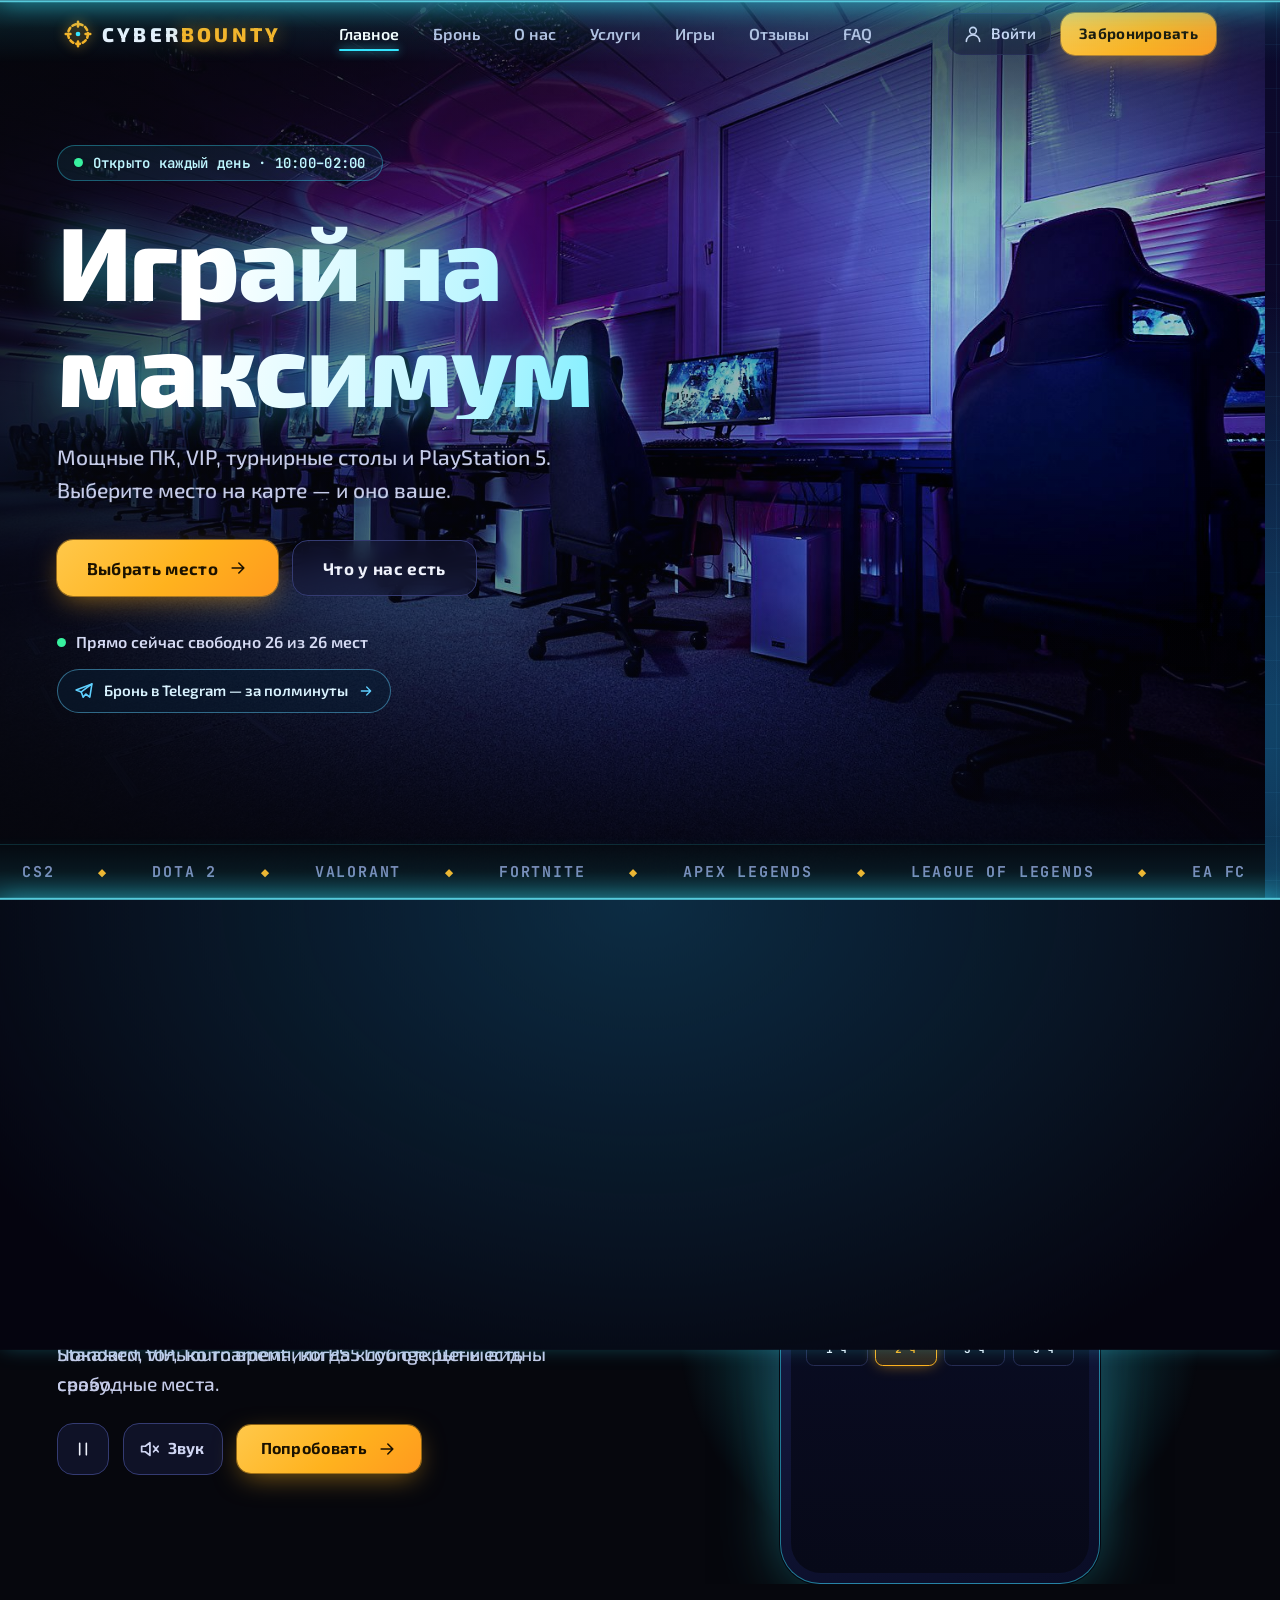
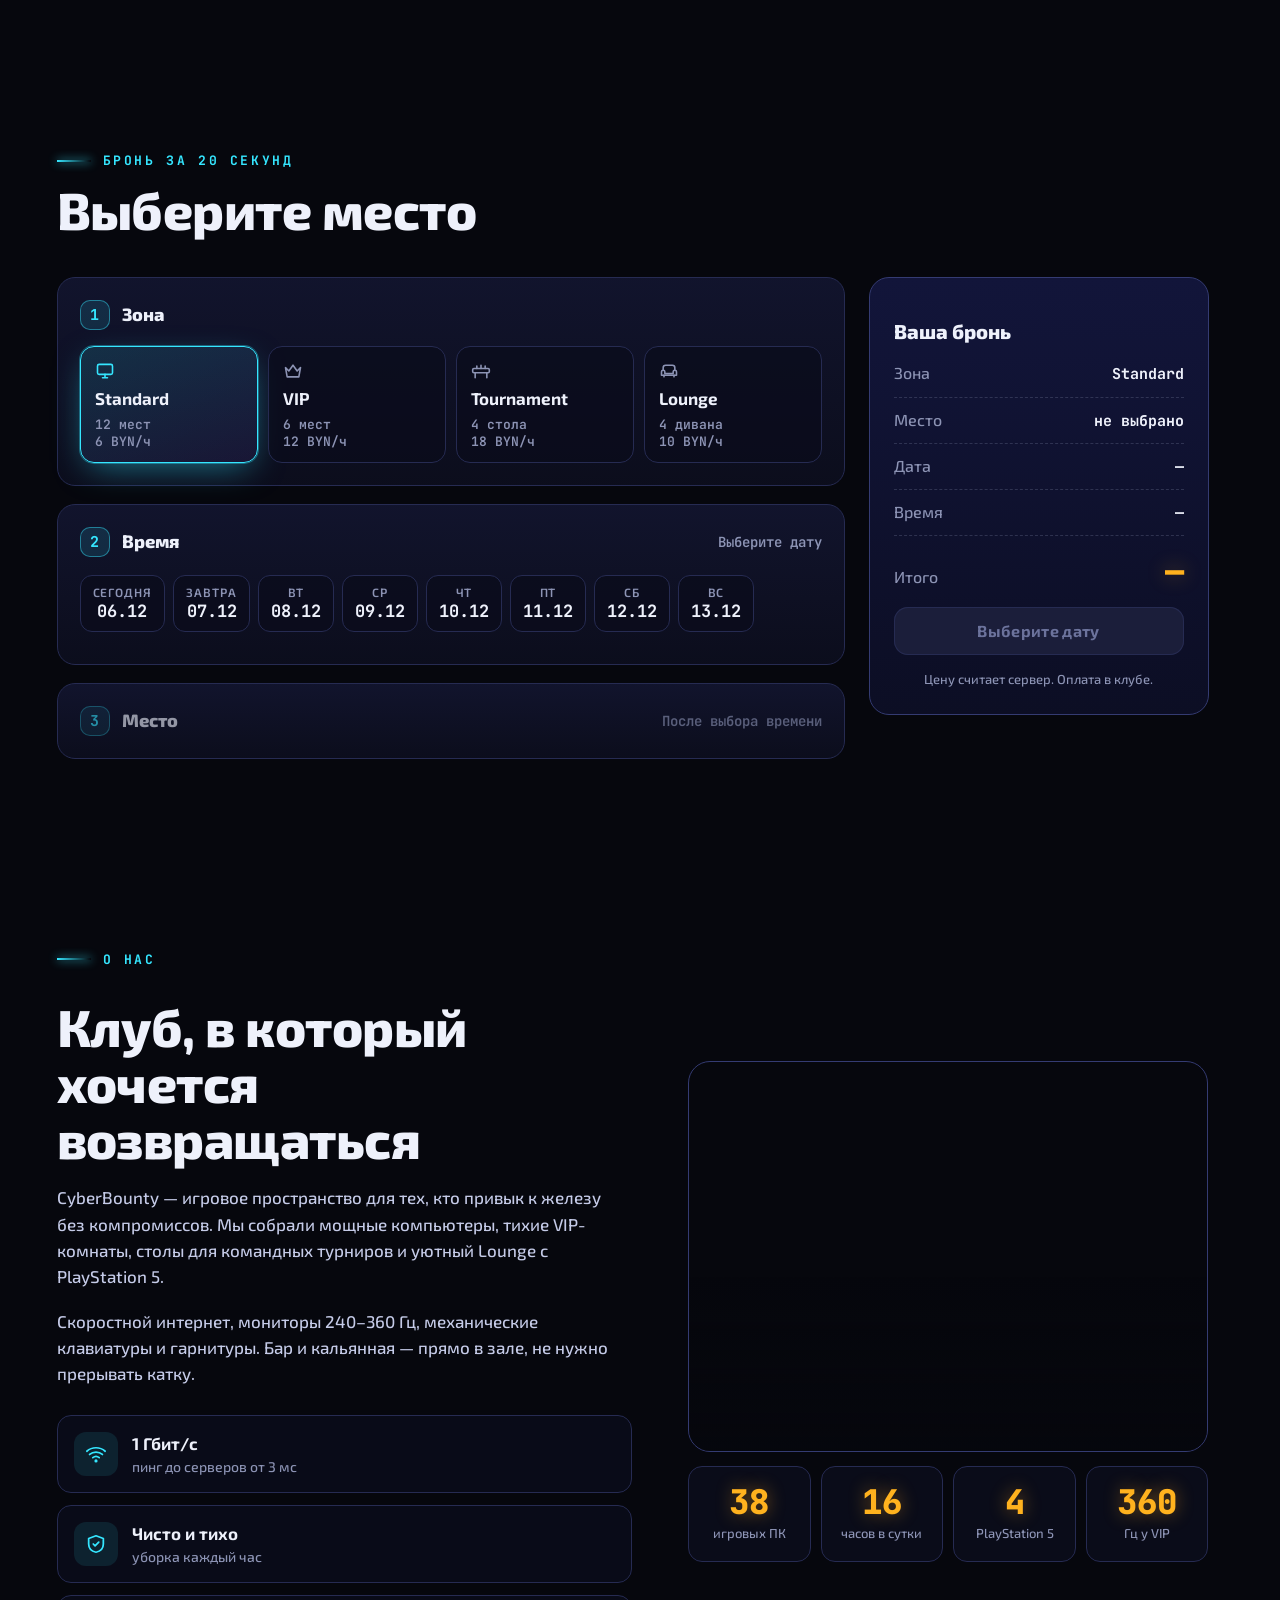
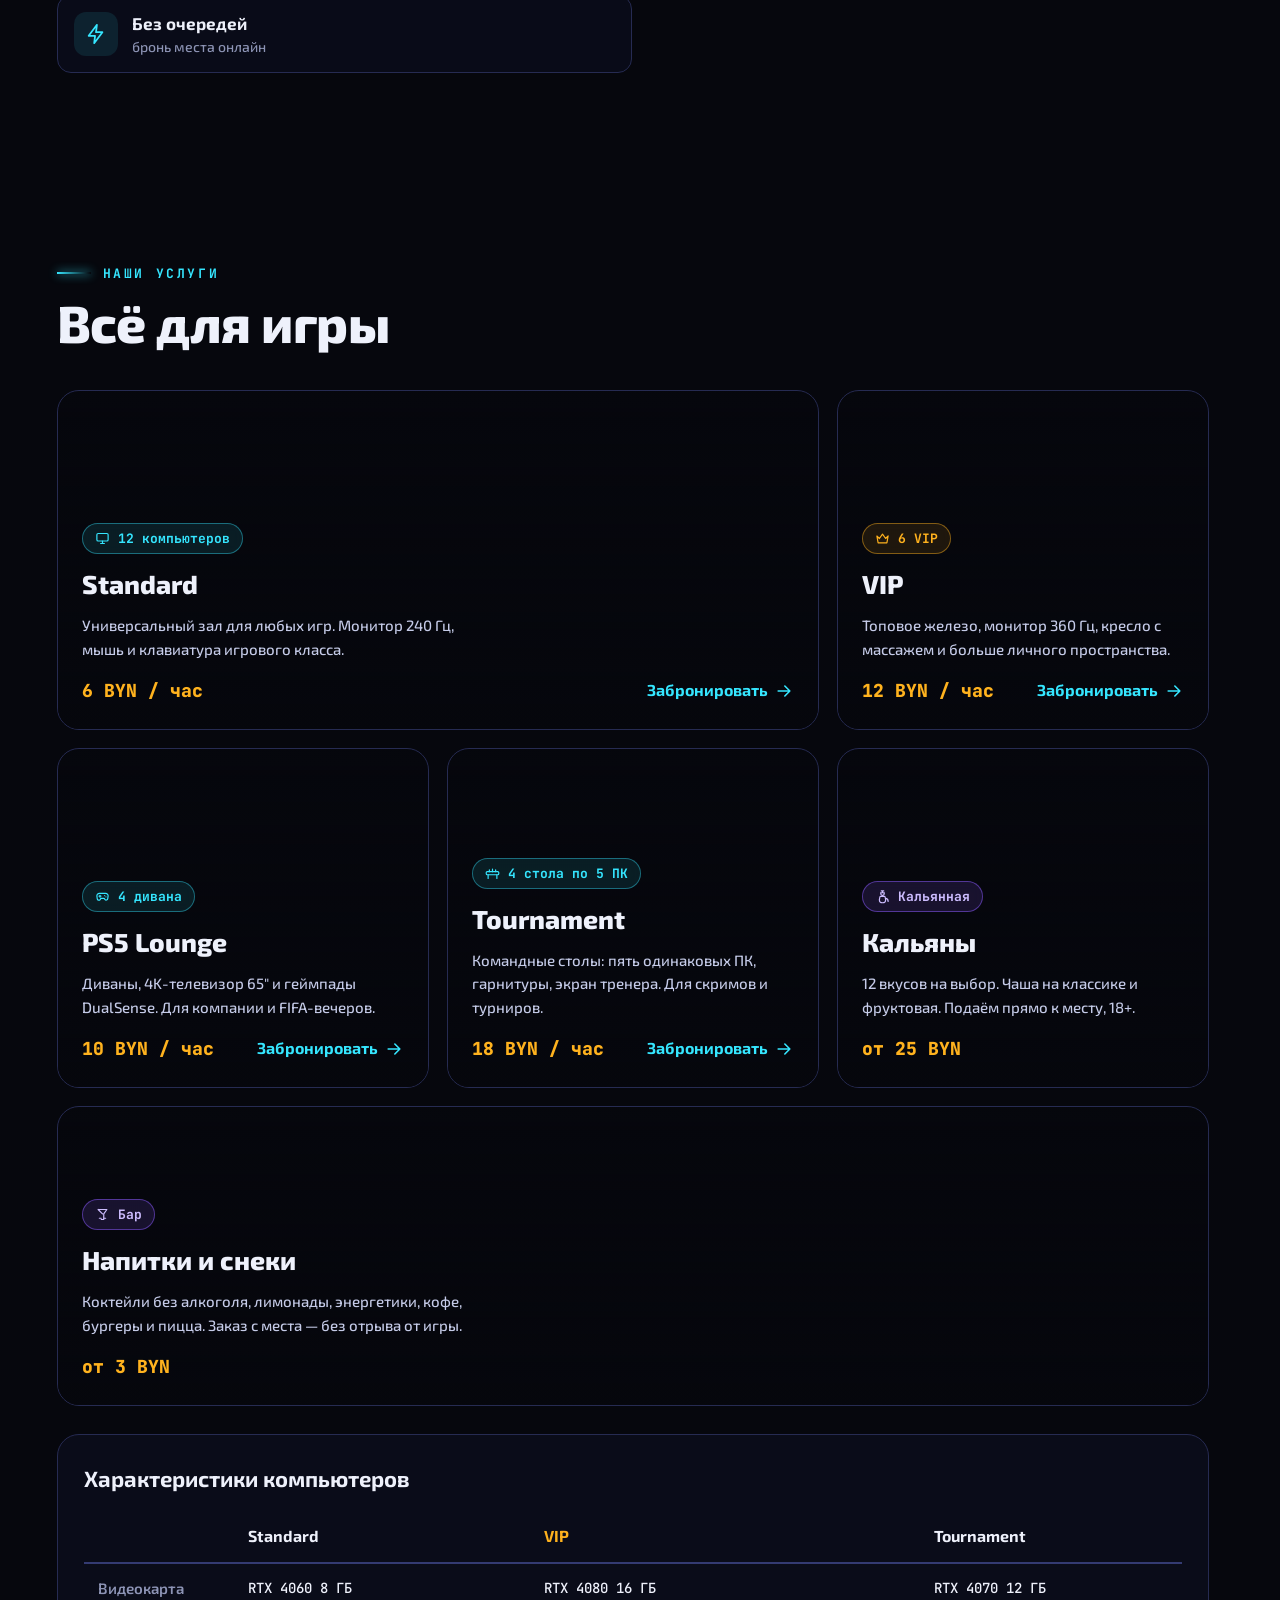
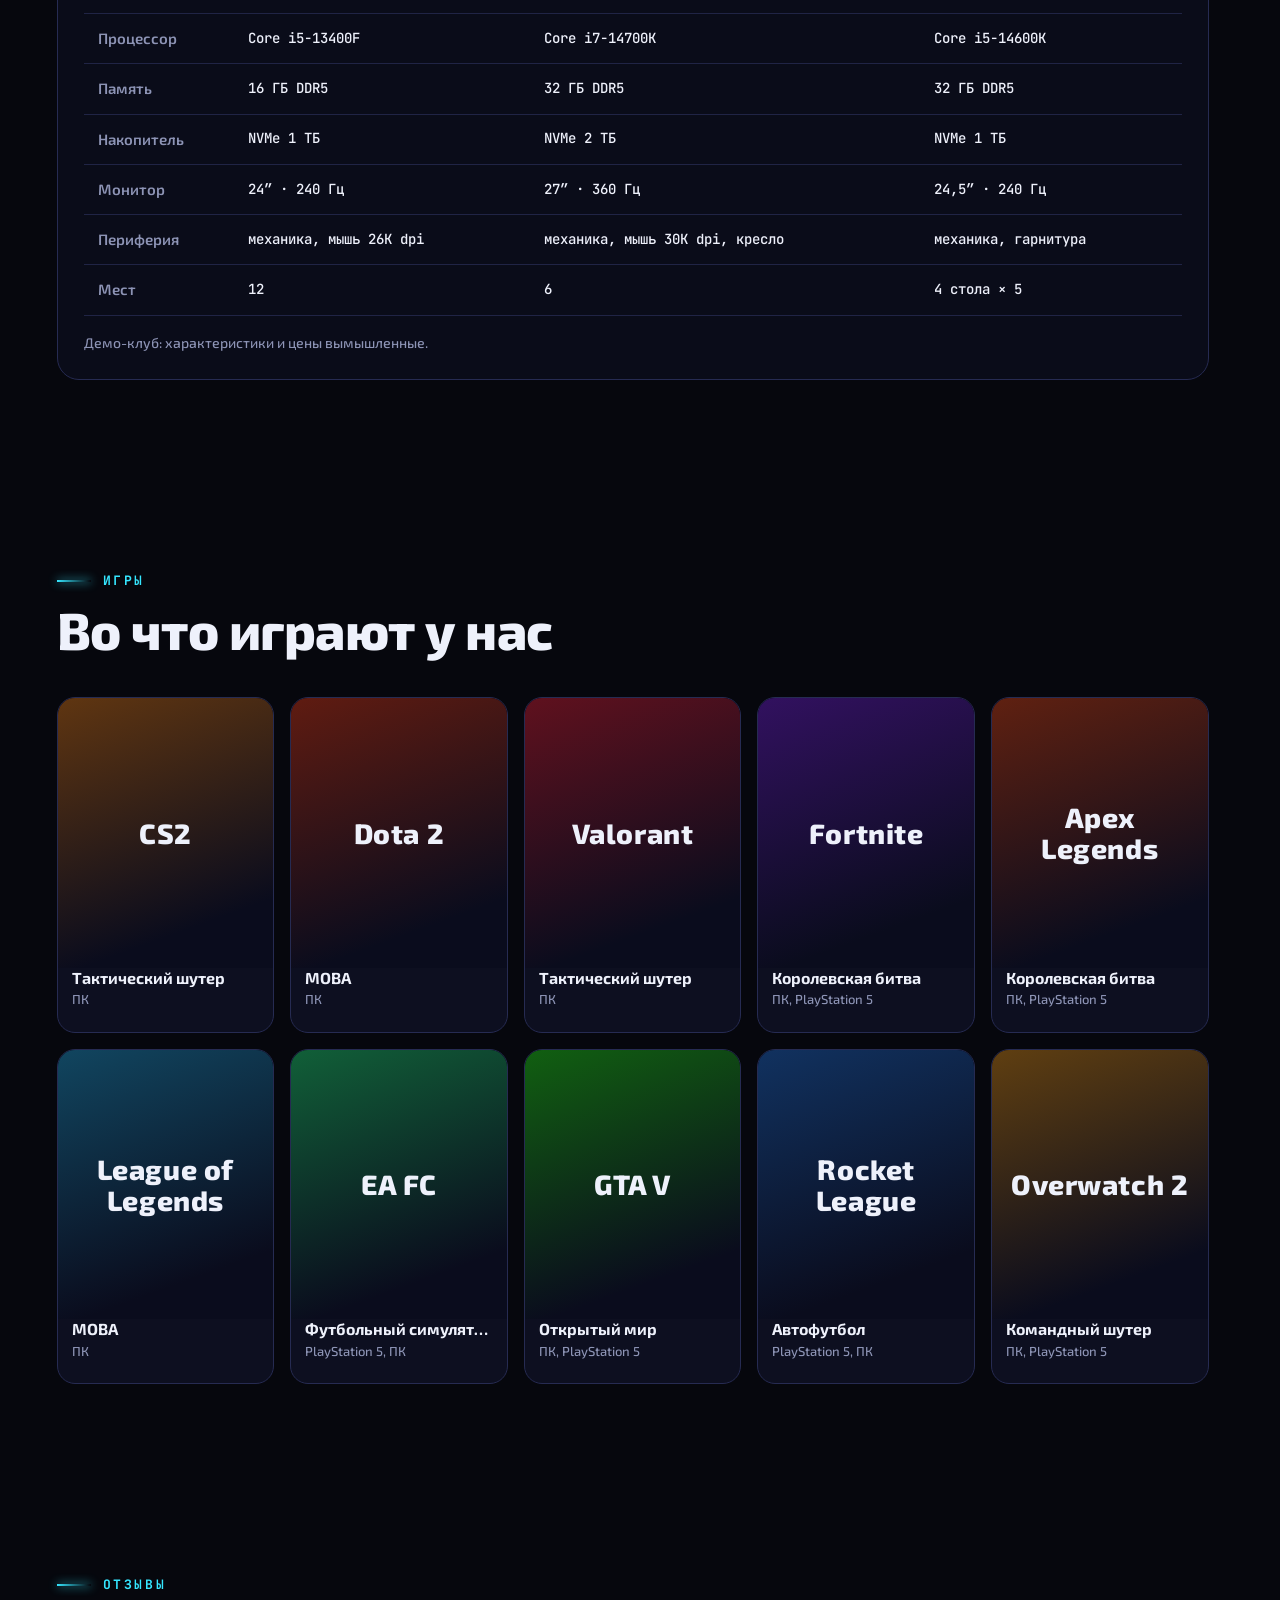
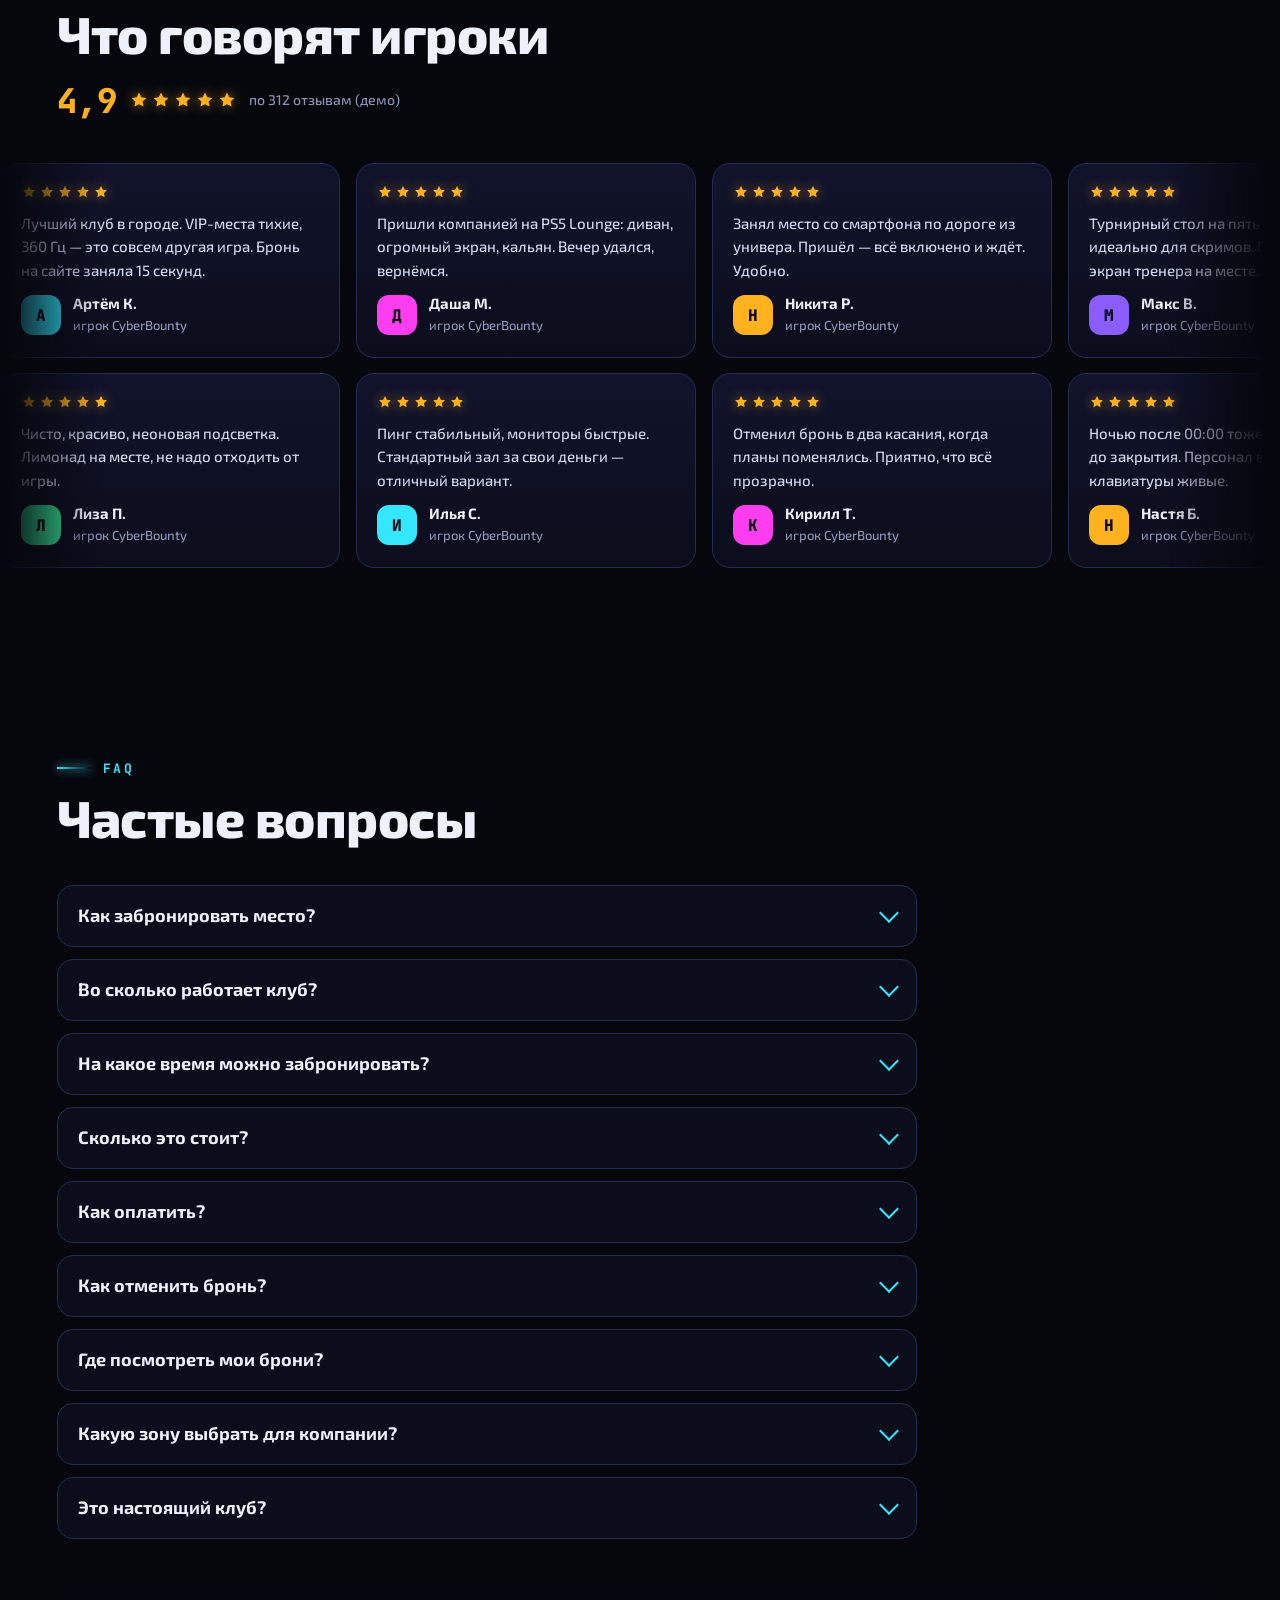
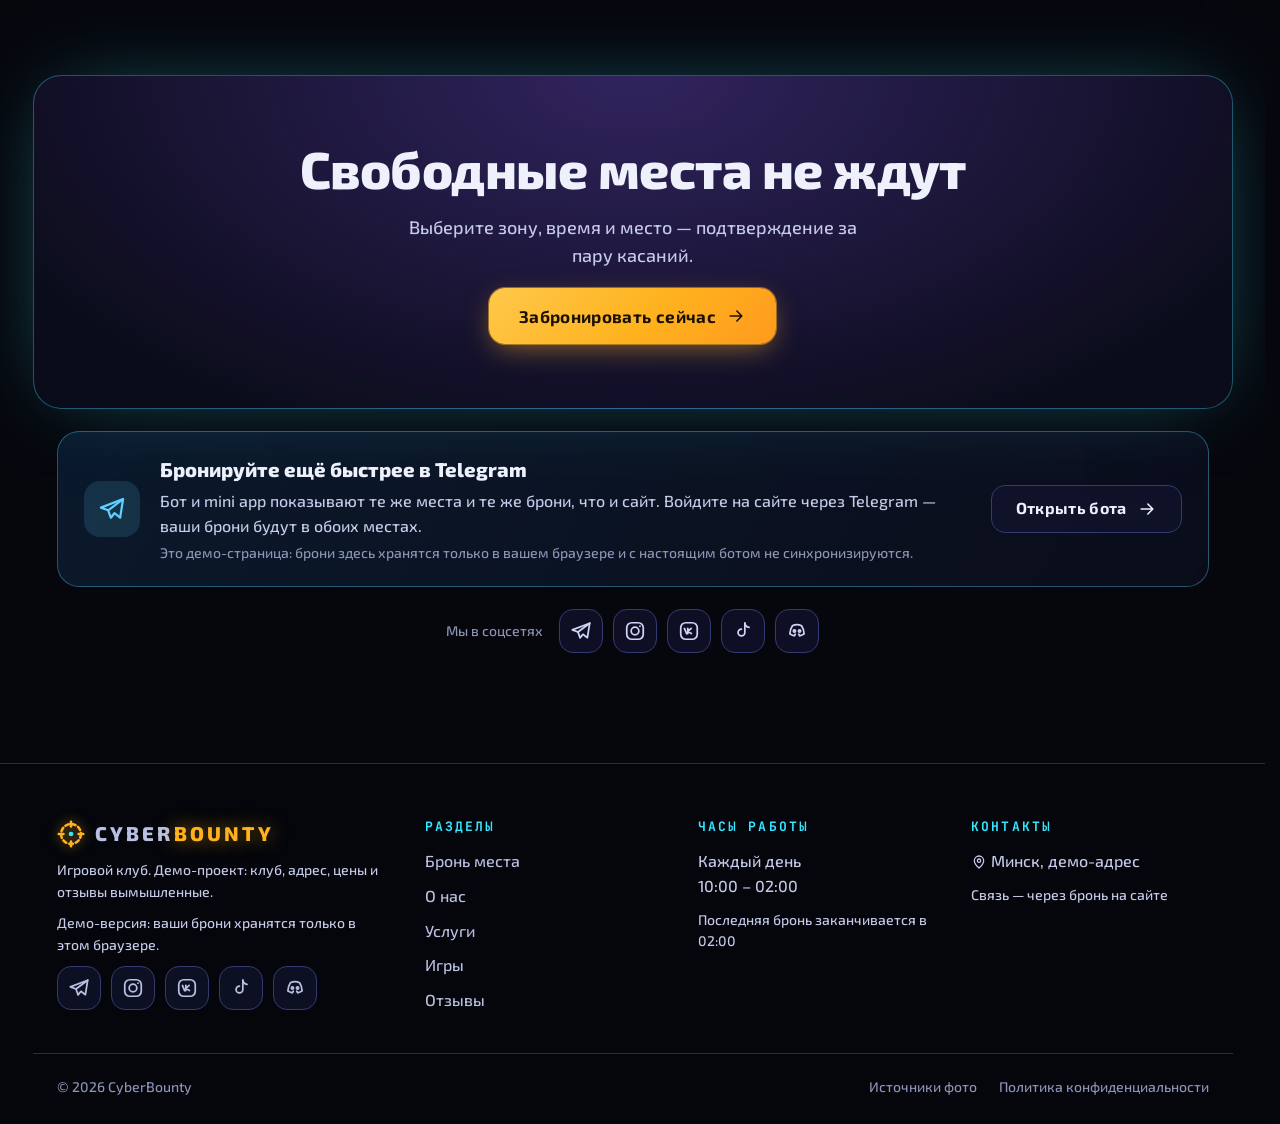
==== commit 5b7830ef: "Раздел «Игры»: общий список игр, карточки и окно игры; бегущая строка строится из того же списка Co-" ====
--- a/web/index.html
+++ b/web/index.html
@@ -113,7 +113,7 @@
       <span>CYBER<b>BOUNTY</b></span>
     </a>
     <nav class="nav" aria-label="Разделы">
-      <a href="#hero" data-home>Главное</a><a href="#book">Бронь</a><a href="#about">О нас</a><a href="#services">Услуги</a><a href="#reviews">Отзывы</a><a href="#faq">FAQ</a>
+      <a href="#hero" data-home>Главное</a><a href="#book">Бронь</a><a href="#about">О нас</a><a href="#services">Услуги</a><a href="#games">Игры</a><a href="#reviews">Отзывы</a><a href="#faq">FAQ</a>
     </nav>
     <div class="top__tools">
       <button class="chip-btn" id="btnMy" type="button" hidden><svg class="ic"><use href="#i-ticket"/></svg><span>Мои брони</span><i class="badge" id="myBadge" hidden>0</i></button>
@@ -123,7 +123,7 @@
     </div>
   </div>
   <div class="menu" id="menu" hidden>
-    <a href="#hero" data-home>Главное</a><a href="#book">Бронь места</a><a href="#about">О нас</a><a href="#services">Услуги</a><a href="#reviews">Отзывы</a><a href="#faq">FAQ</a>
+    <a href="#hero" data-home>Главное</a><a href="#book">Бронь места</a><a href="#about">О нас</a><a href="#services">Услуги</a><a href="#games">Игры</a><a href="#reviews">Отзывы</a><a href="#faq">FAQ</a>
     <button type="button" id="menuMy" hidden>Мои брони</button><button type="button" id="menuLogin">Войти</button>
   </div>
 </header>
@@ -147,8 +147,6 @@
   </div>
   <div class="ticker" aria-hidden="true">
     <div class="ticker__track">
-      <span>CS2</span><span>Dota 2</span><span>Valorant</span><span>Fortnite</span><span>Apex Legends</span><span>League of Legends</span><span>EA FC</span><span>GTA V</span><span>Rocket League</span><span>Overwatch 2</span>
-      <span>CS2</span><span>Dota 2</span><span>Valorant</span><span>Fortnite</span><span>Apex Legends</span><span>League of Legends</span><span>EA FC</span><span>GTA V</span><span>Rocket League</span><span>Overwatch 2</span>
     </div>
   </div>
 </section>
@@ -416,6 +414,16 @@
 </section>
 
 <!-- ============ ОТЗЫВЫ ============ -->
+<section class="sec" id="games">
+  <div class="wrap">
+    <header class="sec__head reveal">
+      <p class="kicker">Игры</p>
+      <h2>Во что играют у нас</h2>
+    </header>
+    <div class="games" id="gamesGrid"></div>
+  </div>
+</section>
+
 <section class="sec sec--rev" id="reviews">
   <div class="wrap">
     <header class="sec__head reveal">
@@ -484,7 +492,7 @@
       <p class="muted-s">Игровой клуб. Демо-проект: клуб, адрес, цены и отзывы вымышленные.</p><p class="muted-s" id="demoNote" hidden>Демо-версия: ваши брони хранятся только в этом браузере.</p>
       <div class="socials" data-socials aria-label="Соцсети"></div>
     </div>
-    <div class="foot__col"><h4>Разделы</h4><a href="#book">Бронь места</a><a href="#about">О нас</a><a href="#services">Услуги</a><a href="#reviews">Отзывы</a></div>
+    <div class="foot__col"><h4>Разделы</h4><a href="#book">Бронь места</a><a href="#about">О нас</a><a href="#services">Услуги</a><a href="#games">Игры</a><a href="#reviews">Отзывы</a></div>
     <div class="foot__col"><h4>Часы работы</h4><p>Каждый день<br>10:00 – 02:00</p><p class="muted-s">Последняя бронь заканчивается в 02:00</p></div>
     <div class="foot__col"><h4>Контакты</h4><p><svg class="ic ic--s"><use href="#i-pin"/></svg> Минск, демо-адрес</p><p class="muted-s">Связь — через бронь на сайте</p></div>
   </div>
@@ -552,6 +560,21 @@
   </div>
 </div>
 
+<div class="modal" id="mGame" hidden>
+  <div class="modal__back" data-close></div>
+  <div class="modal__card modal__card--game" role="dialog" aria-modal="true" aria-labelledby="gmT">
+    <button class="modal__x modal__x--game" type="button" data-close aria-label="Закрыть"><svg class="ic"><use href="#i-x"/></svg></button>
+    <div class="gart gart--big" id="gmArt"></div>
+    <div class="gm__body">
+      <p class="kicker" id="gmGenre"></p>
+      <h3 id="gmT"></h3>
+      <p class="gm__text" id="gmText"></p>
+      <dl class="gm__facts" id="gmFacts"></dl>
+      <a class="btn btn--hot btn--block" id="gmBook" href="#book">Забронировать место</a>
+    </div>
+  </div>
+</div>
+
 <div class="drawer" id="dMy" hidden>
   <div class="modal__back" data-close></div>
   <section class="drawer__card" role="dialog" aria-modal="true" aria-labelledby="myT">
@@ -565,6 +588,7 @@
 
 <script src="site-config.js?v=9"></script>
 <script src="demo.js?v=9"></script>
+<script src="games.js?v=9" defer></script>
 <script src="app.js?v=9" defer></script>
 </body>
 </html>
--- a/web/style.css
+++ b/web/style.css
@@ -11,7 +11,7 @@
 * { box-sizing: border-box; -webkit-tap-highlight-color: transparent; }
 html { scroll-behavior: smooth; scroll-padding-top: calc(var(--head) + 12px); scrollbar-gutter: stable; background: var(--ink); }
 body { margin: 0; color: var(--text); background: transparent; font: 500 16px/1.55 var(--font); overflow-x: clip; text-size-adjust: 100%; }
-body.lock { position: fixed; left: 0; right: 0; width: 100%; overflow: hidden; }       /* top задаёт app.js: страница стоит на месте, пока открыто окно */
+html.lock { overflow: hidden; }       /* страница стоит на месте, пока открыто окно (см. lockPage в app.js) */
 [hidden] { display: none !important; }
 img { display: block; max-width: 100%; }
 a { color: inherit; text-decoration: none; }
@@ -757,3 +757,38 @@
 /* в карточке зоны цена всегда отдельной строкой: точка-разделитель не повисает в конце строки ни на телефоне, ни на компьютере */
 .zone__dot { display: none; }
 .zone small .nw { display: block; }
+
+/* ---------- раздел «Игры»: сетка карточек и окно игры ---------- */
+.games { display: grid; grid-template-columns: repeat(5, minmax(0, 1fr)); gap: 16px; }
+.gcard { display: grid; grid-template-rows: auto 64px; text-align: left; border-radius: 18px; overflow: hidden; border: 1px solid var(--line); background: var(--panel); transition: transform .35s var(--ease), border-color .3s, opacity .8s var(--ease); min-width: 0; }
+@media (hover: hover) and (pointer: fine) { .gcard:hover { transform: translate3d(0, -4px, 0); border-color: rgba(53, 230, 255, .5); } }
+.gcard:active { transform: scale(.98); }
+.gcard.reveal { transition: opacity .8s var(--ease), transform .8s var(--ease), border-color .3s; }
+.gcard.reveal.in { transition: transform .35s var(--ease), border-color .3s, opacity .8s var(--ease); }
+.gart { display: block; position: relative; aspect-ratio: 4 / 5; overflow: hidden; background: #0a0c1d; }
+.gart img { width: 100%; height: 100%; object-fit: cover; }
+.gart--big { aspect-ratio: 16 / 9; border-radius: 24px 24px 0 0; }
+.gart__plate { position: absolute; inset: 0; display: grid; place-items: center; padding: 14px; text-align: center; background: linear-gradient(160deg, hsl(var(--h) 70% 22%), #0a0c1d 80%); }
+.gart__plate b { font: 800 clamp(20px, 2.2vw, 28px)/1.1 var(--font); letter-spacing: .02em; text-wrap: balance; overflow-wrap: anywhere; }
+.gcard__t { display: grid; align-content: center; gap: 2px; padding: 0 14px; min-width: 0; }
+.gcard__t b { font: 700 16px/1.2 var(--font); white-space: nowrap; overflow: hidden; text-overflow: ellipsis; }
+.gcard__t small { color: var(--muted); font-size: 13px; white-space: nowrap; overflow: hidden; text-overflow: ellipsis; }
+.ticker__track span[data-game] { cursor: pointer; }
+.modal__card--game { width: min(560px, 100%); padding: 0; gap: 0; display: block; }
+.modal__x--game { z-index: 2; background: rgba(6, 7, 13, .7); }
+.gm__body { padding: 22px 26px 26px; display: grid; gap: 14px; }
+.gm__body .kicker { margin: 0; }
+.gm__text { color: #c5cbe8; }
+.gm__facts { margin: 0; display: grid; grid-template-columns: repeat(2, minmax(0, 1fr)); gap: 12px 16px; }
+.gm__facts dt { color: var(--muted); font-size: 13px; }
+.gm__facts dd { margin: 2px 0 0; font-weight: 600; }
+@media (max-width: 1100px) { .games { grid-template-columns: repeat(4, minmax(0, 1fr)); } }
+@media (max-width: 860px) { .games { grid-template-columns: repeat(3, minmax(0, 1fr)); } }
+@media (max-width: 560px) {
+  .games { grid-template-columns: repeat(2, minmax(0, 1fr)); gap: 12px; }
+  .gcard__t { padding: 0 10px; }
+  .gcard__t b { font-size: 15px; }
+  .gm__body { padding: 18px 20px calc(22px + env(safe-area-inset-bottom)); }
+  .gart--big { aspect-ratio: 16 / 10; border-radius: 24px 24px 0 0; }
+}
+.gart--big .gart__plate b { opacity: .0; }
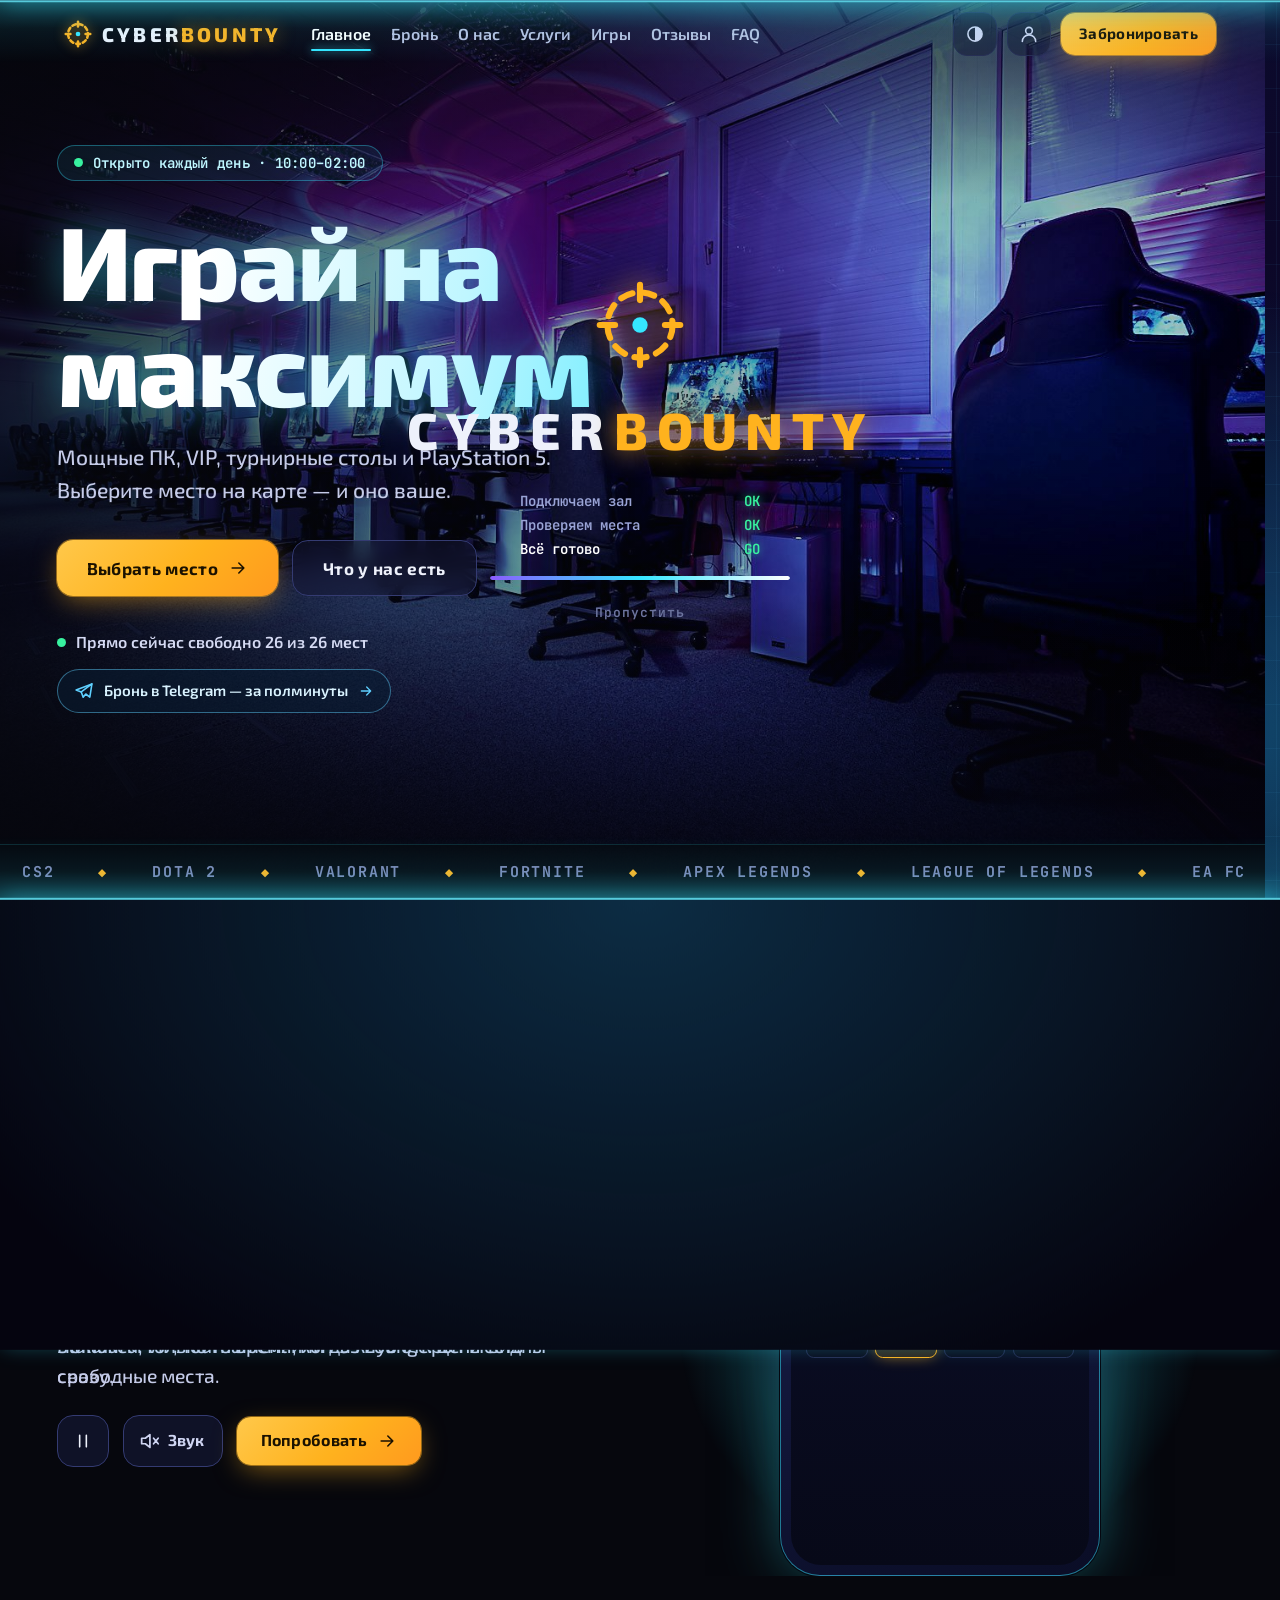
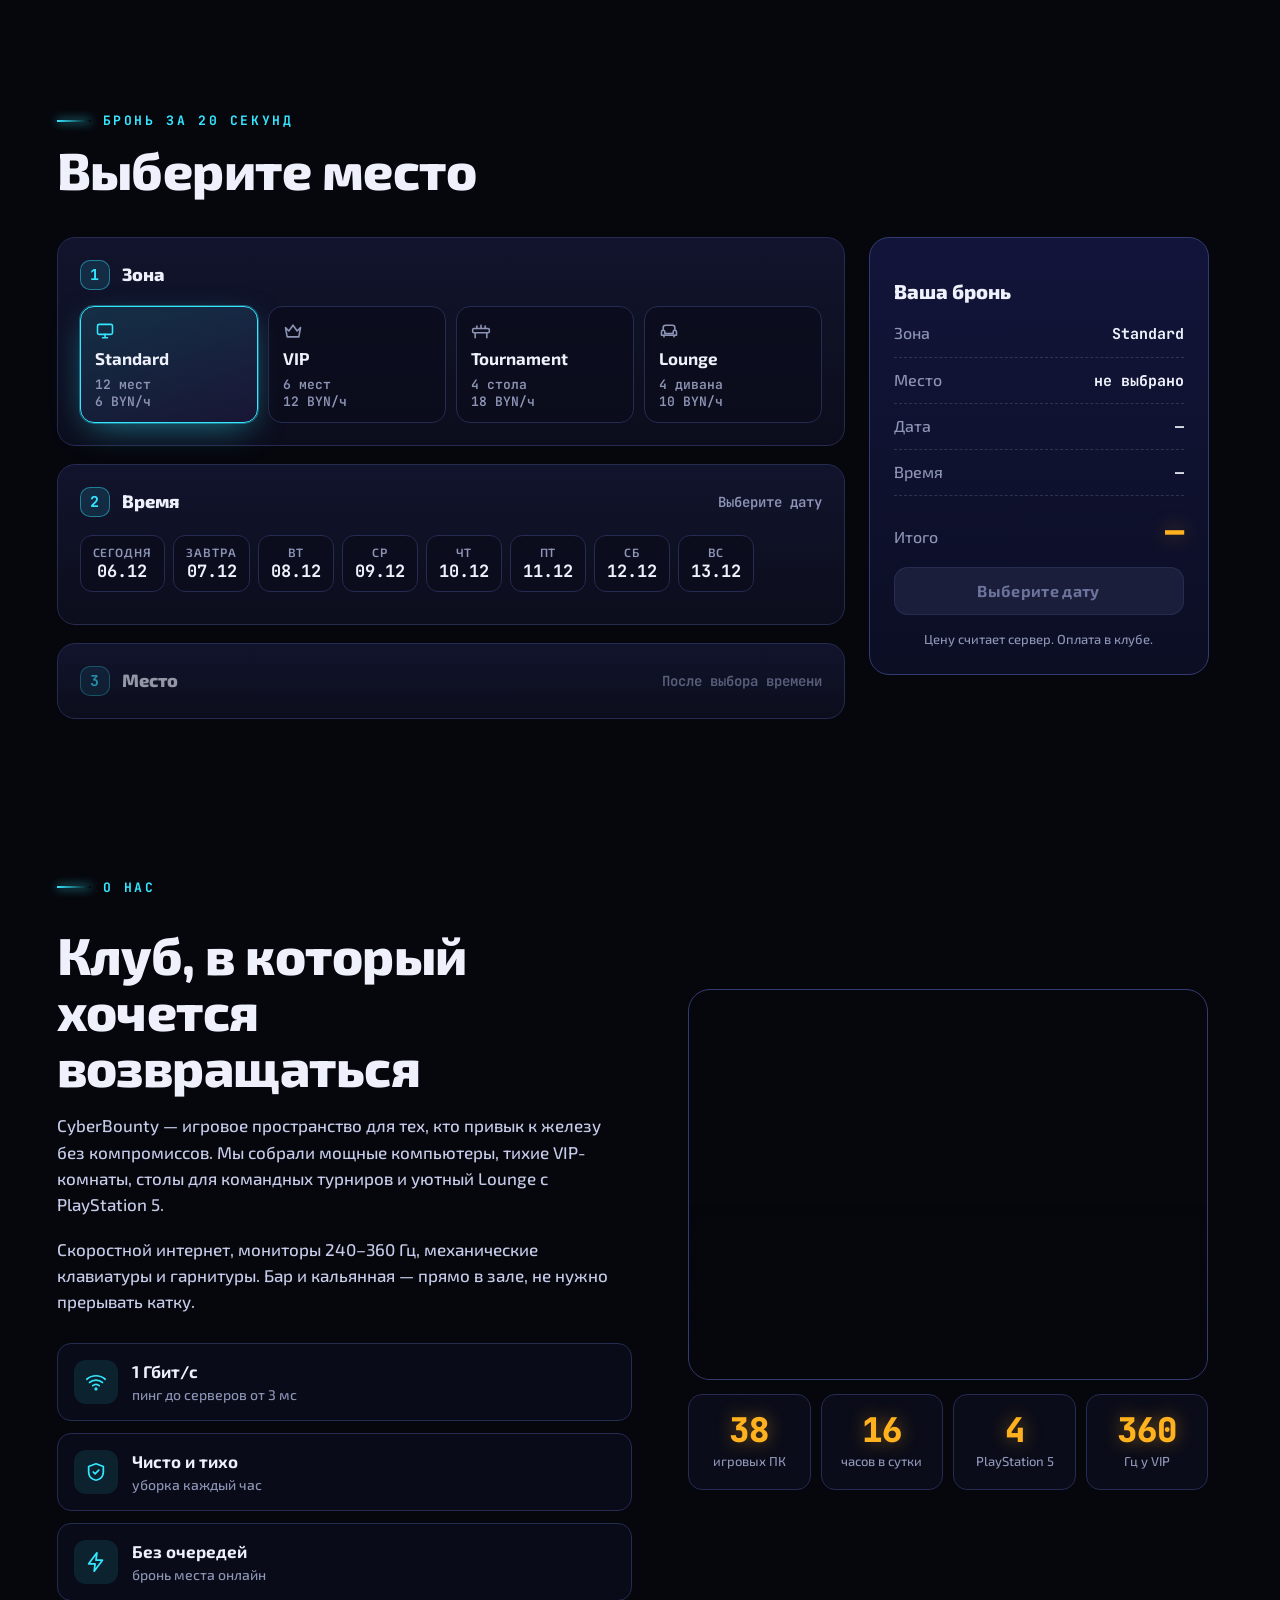
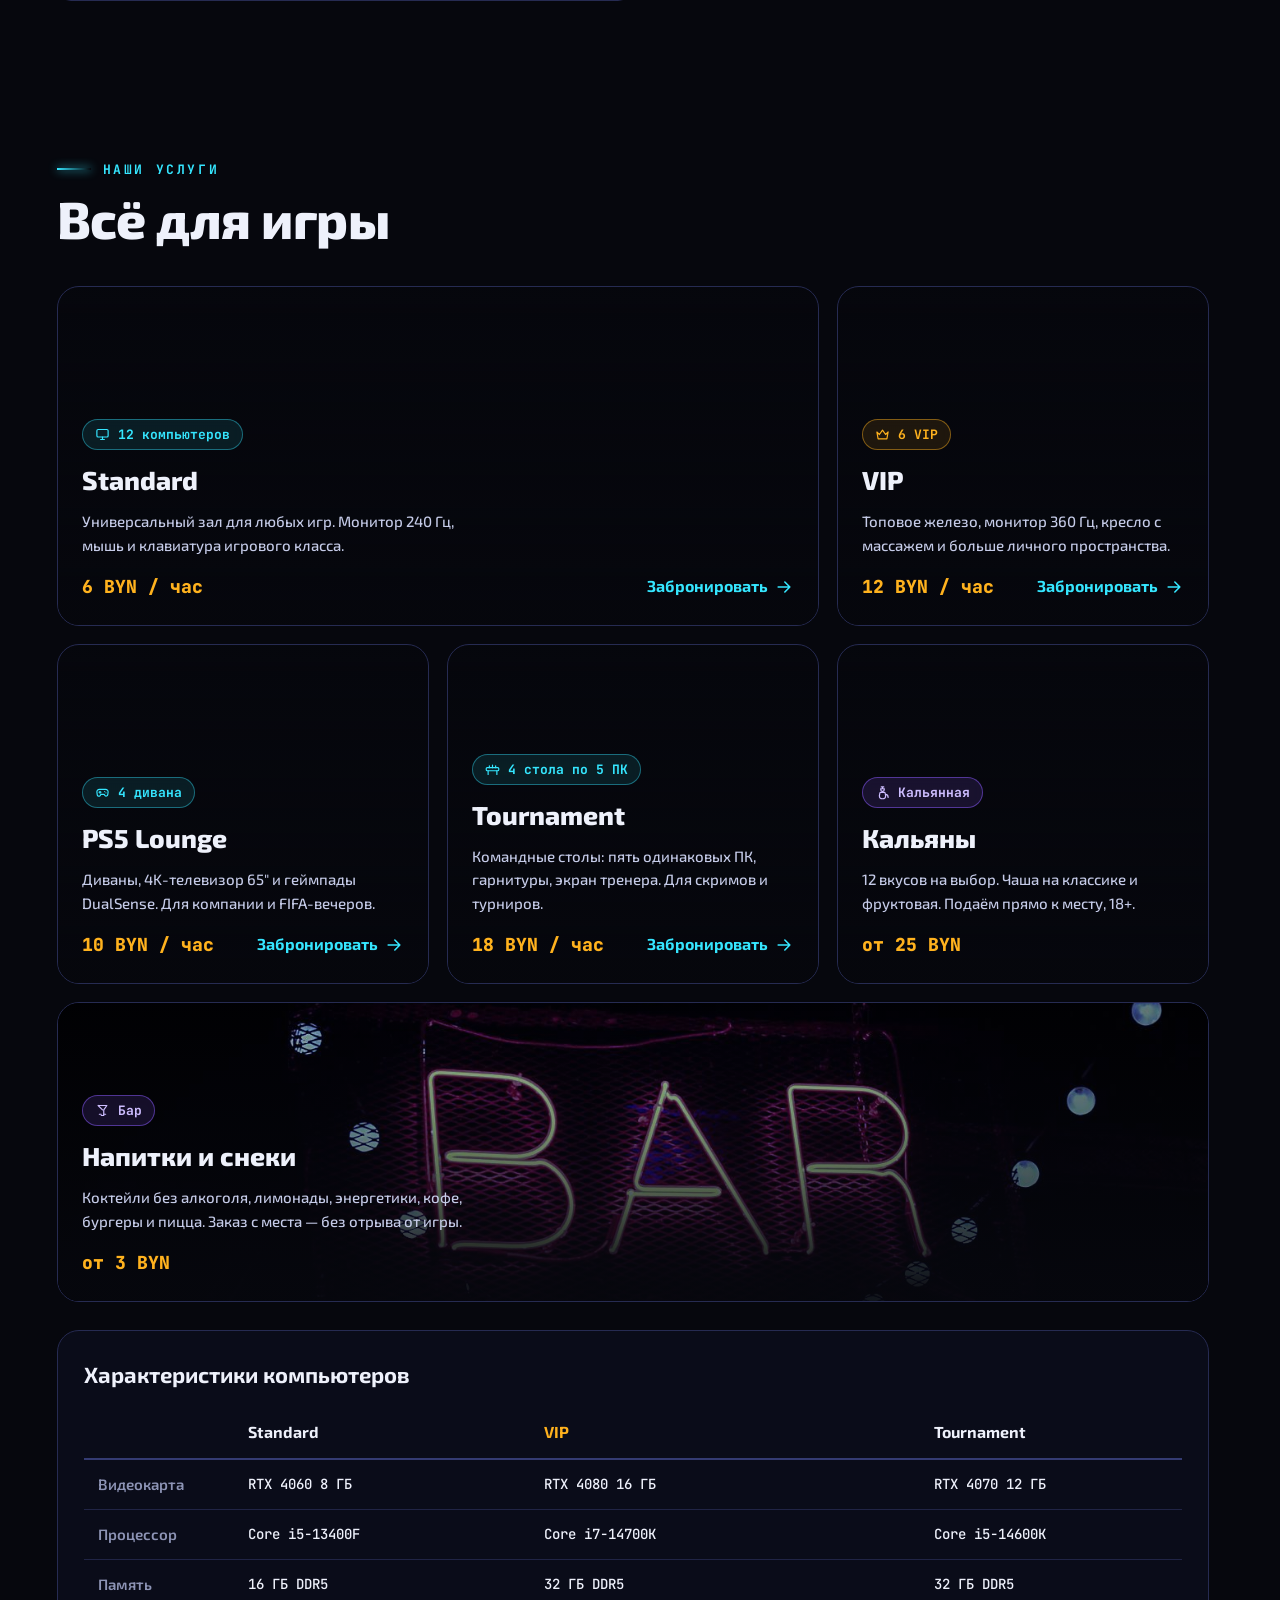
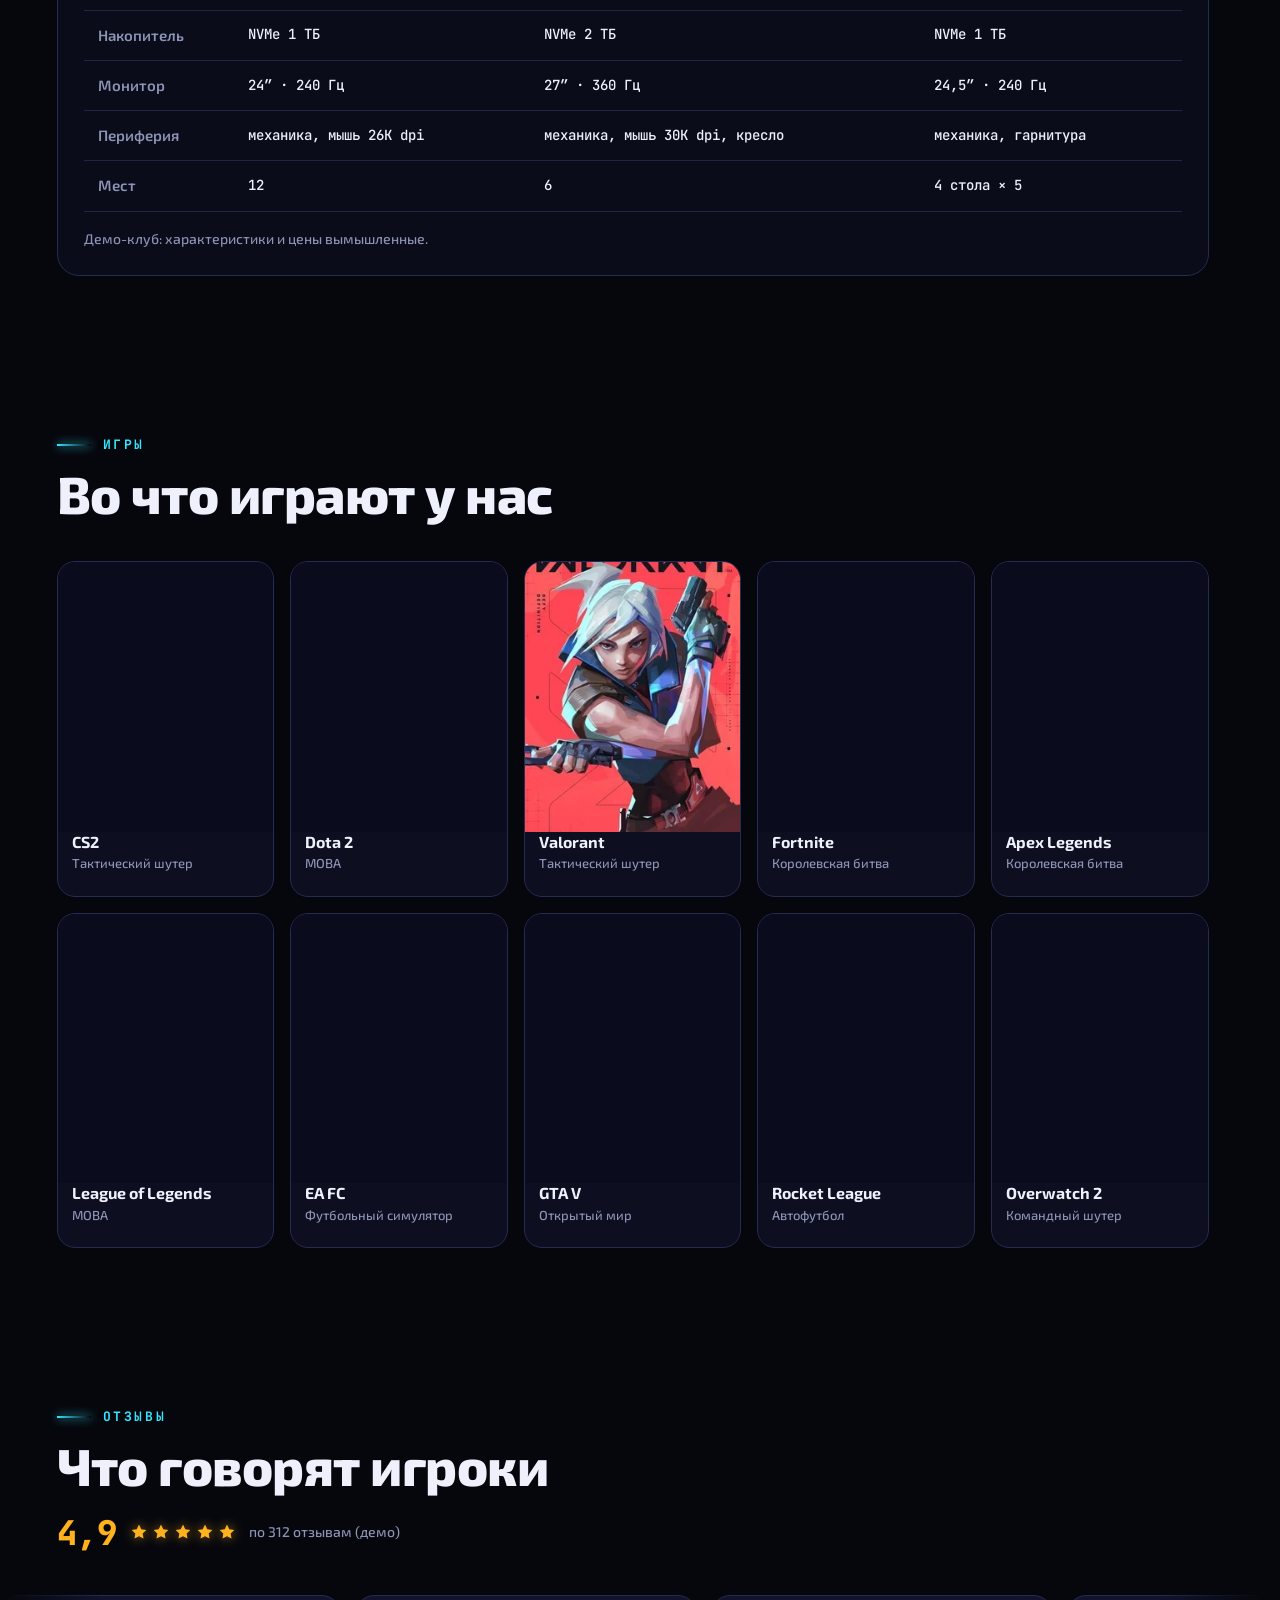
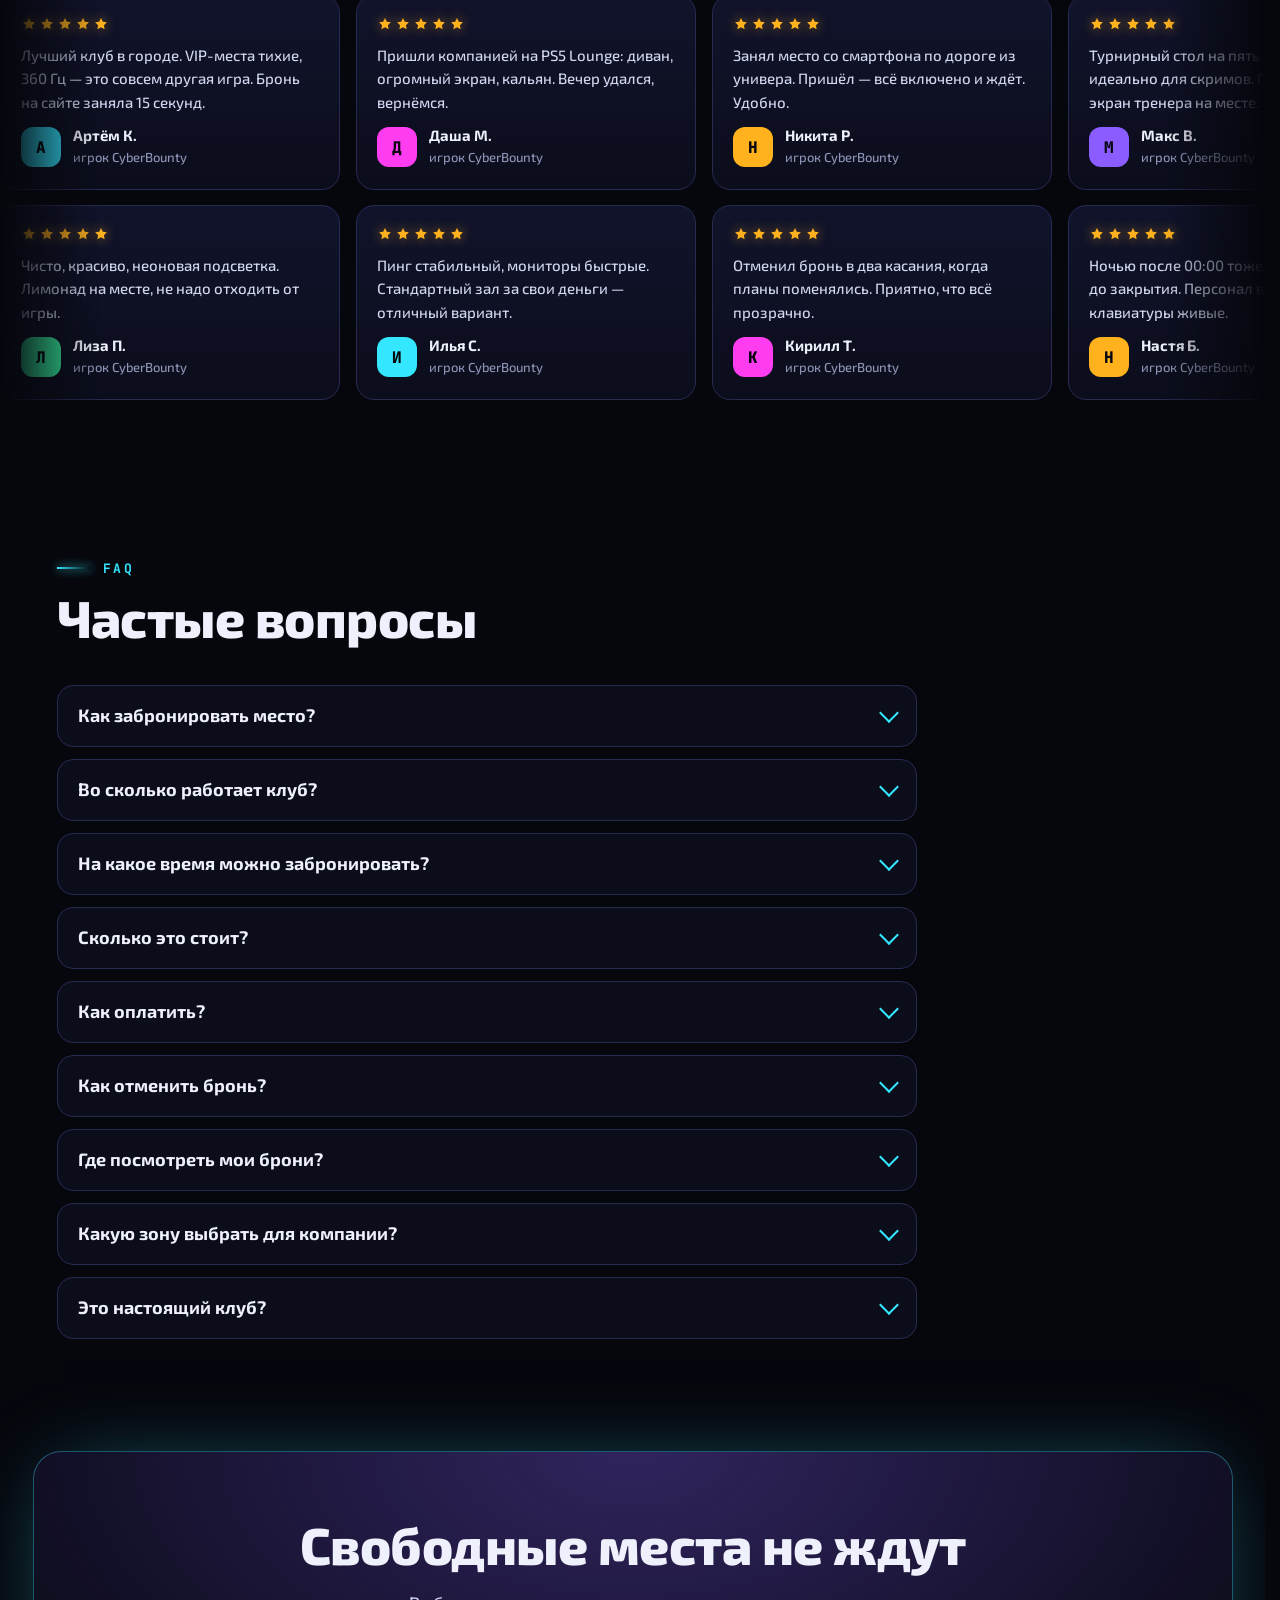
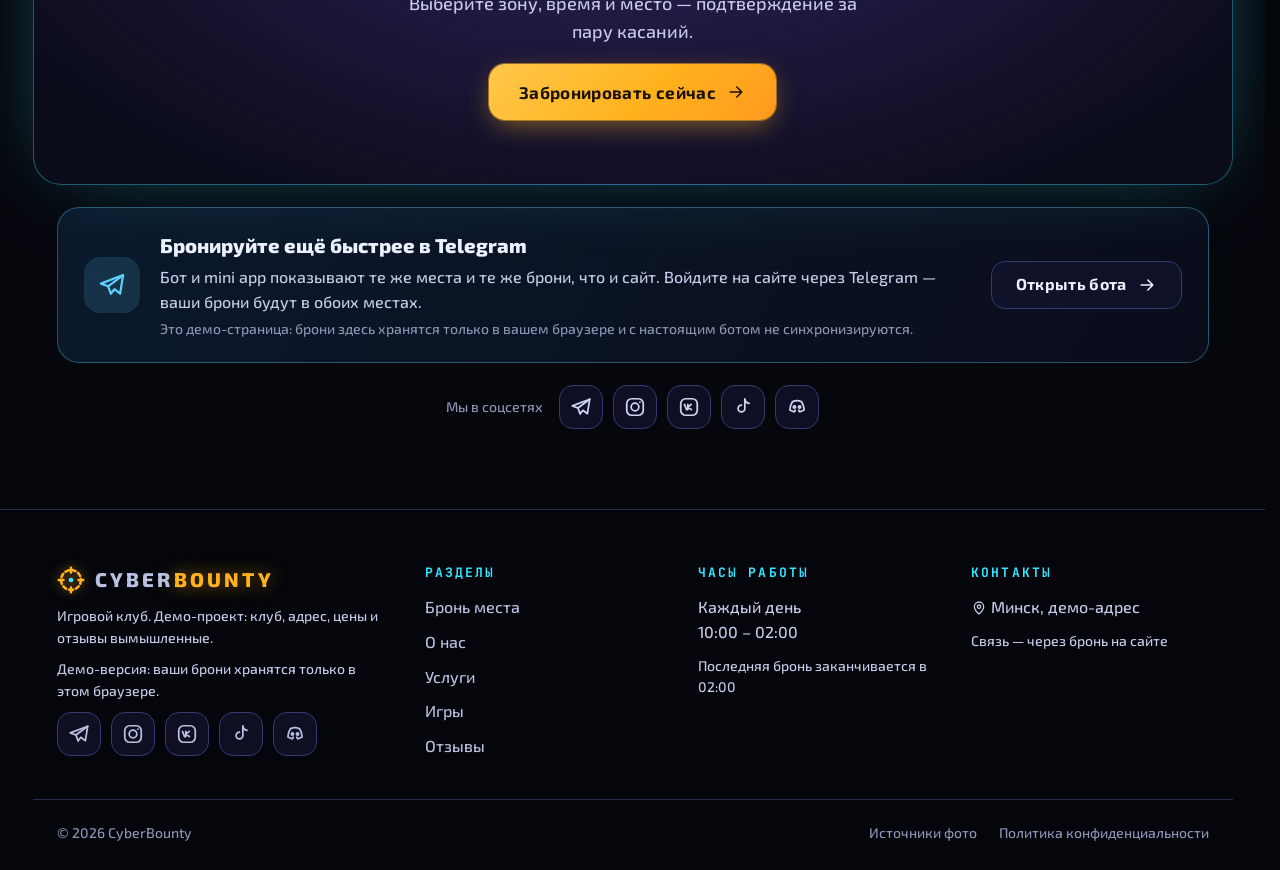
==== commit b379edf5: "Тема «неоновый фиолет» по кнопке (запоминается в браузере); шапка помещается в одну строку при входе" ====
--- a/web/index.html
+++ b/web/index.html
@@ -24,6 +24,7 @@
 <link rel="stylesheet" href="style.css?v=6">
 <script>
 (function () {
+  try { if (localStorage.getItem("cb_theme") === "violet") document.documentElement.setAttribute("data-theme", "violet"); } catch (e) {}
   var reduce = matchMedia("(prefers-reduced-motion: reduce)").matches;
   document.documentElement.classList.add(reduce ? "ready" : "intro-on");   /* заставка при каждой загрузке и обновлении */
   /* высота экрана фиксируется в пикселях: в Google, Telegram и других встроенных браузерах панель при прокрутке
@@ -117,6 +118,7 @@
     </nav>
     <div class="top__tools">
       <button class="chip-btn" id="btnMy" type="button" hidden><svg class="ic"><use href="#i-ticket"/></svg><span>Мои брони</span><i class="badge" id="myBadge" hidden>0</i></button>
+      <button class="chip-btn theme-btn" id="btnTheme" type="button" aria-label="Сменить цвет сайта" aria-pressed="false"><svg class="ic" viewBox="0 0 24 24"><circle cx="12" cy="12" r="8.5"/><path d="M12 3.5a8.5 8.5 0 0 1 0 17z" fill="currentColor" stroke="none"/></svg><span>Тема</span></button>
       <button class="chip-btn" id="btnLogin" type="button"><svg class="ic"><use href="#i-user"/></svg><span>Войти</span></button>
       <a class="btn btn--sm btn--hot" href="#book">Забронировать</a>
       <button class="burger" id="burger" type="button" aria-label="Меню" aria-expanded="false"><svg class="ic"><use href="#i-menu"/></svg></button>
@@ -124,7 +126,7 @@
   </div>
   <div class="menu" id="menu" hidden>
     <a href="#hero" data-home>Главное</a><a href="#book">Бронь места</a><a href="#about">О нас</a><a href="#services">Услуги</a><a href="#games">Игры</a><a href="#reviews">Отзывы</a><a href="#faq">FAQ</a>
-    <button type="button" id="menuMy" hidden>Мои брони</button><button type="button" id="menuLogin">Войти</button>
+    <button type="button" id="menuMy" hidden>Мои брони</button><button type="button" id="menuLogin">Войти</button><button type="button" id="menuTheme" class="menu__theme">Цвет сайта: сменить</button>
   </div>
 </header>
 
--- a/web/style.css
+++ b/web/style.css
@@ -7,7 +7,23 @@
   --mono: "JetBrains Mono", ui-monospace, "Cascadia Mono", Consolas, monospace;
   --ease: cubic-bezier(.22, 1, .36, 1);
   --r: 18px; --head: 68px;
-}
+  --amber-rgb: 255, 178, 30; --amber-hi-rgb: 255, 200, 80; --cyan-rgb: 53, 230, 255; --cyan-hi-rgb: 120, 240, 255;
+  --hot-a: #ffc84a; --hot-b: #ff9a1e; --on-amber: #1a1100; --amber-text: #ffd98a; --cyan-text: #bff6ff;
+}
+/* тема «неоновый фиолет»: меняется только цвет, всё остальное то же */
+html[data-theme="violet"] {
+  --amber: #b57bff; --cyan: #ff4fd8; --violet: #8b5cff; --pink: #ff4fd8;
+  --amber-rgb: 181, 123, 255; --amber-hi-rgb: 214, 170, 255; --cyan-rgb: 255, 79, 216; --cyan-hi-rgb: 255, 150, 235;
+  --hot-a: #d2a6ff; --hot-b: #8f4dff; --on-amber: #14052a; --amber-text: #dcc4ff; --cyan-text: #ffd0f5;
+  --line: #3a2a68; --line2: #4d3a8a;
+}
+html[data-theme="violet"] .bg { background: linear-gradient(165deg, #150b3a 0%, #170732 36%, #0f0a2e 66%, #07040f 100%); }
+html[data-theme="violet"] .o2 { background: radial-gradient(closest-side, rgba(255, 79, 216, .3), transparent); }
+html[data-theme="violet"] .o3 { background: radial-gradient(closest-side, rgba(150, 80, 255, .4), transparent); }
+html[data-theme="violet"] .bg__grid { background: linear-gradient(rgba(190, 120, 255, .07) 1px, transparent 1px) 0 0 / 44px 44px, linear-gradient(90deg, rgba(190, 120, 255, .07) 1px, transparent 1px) 0 0 / 44px 44px; }
+svg[stroke="#ffb21e"] { stroke: var(--amber); }
+.theme-btn .ic { transition: transform .4s var(--ease); }
+html[data-theme="violet"] .theme-btn { color: var(--amber); border-color: rgba(var(--amber-rgb), .5); }
 * { box-sizing: border-box; -webkit-tap-highlight-color: transparent; }
 html { scroll-behavior: smooth; scroll-padding-top: calc(var(--head) + 12px); scrollbar-gutter: stable; background: var(--ink); }
 body { margin: 0; color: var(--text); background: transparent; font: 500 16px/1.55 var(--font); overflow-x: clip; text-size-adjust: 100%; }
@@ -40,7 +56,7 @@
 #fx { position: absolute; inset: 0; width: 100%; height: 100%; }
 /* синее свечение идёт за курсором по всему сайту */
 .glow { position: fixed; left: 0; top: 0; z-index: 90; width: 720px; height: 720px; margin: -360px 0 0 -360px; border-radius: 50%; pointer-events: none; opacity: 0; transition: opacity .5s; will-change: transform;
-  background: radial-gradient(closest-side, rgba(53, 230, 255, .13), rgba(60, 120, 255, .07) 42%, transparent 70%); }
+  background: radial-gradient(closest-side, rgba(var(--cyan-rgb), .13), rgba(60, 120, 255, .07) 42%, transparent 70%); }
 .glow.on { opacity: 1; }
 
 /* ---------- кнопки ---------- */
@@ -50,23 +66,23 @@
 .btn--sm { min-height: 42px; padding: 0 18px; font-size: 15px; }
 .btn--lg { min-height: 56px; padding: 0 30px; font-size: 17px; border-radius: 16px; }
 .btn--block { width: 100%; }
-.btn--hot { color: #1a1100; background: linear-gradient(135deg, #ffc84a, var(--amber) 55%, #ff9a1e); box-shadow: 0 0 0 1px rgba(255, 178, 30, .5), 0 8px 28px -6px rgba(255, 178, 30, .55); }
+.btn--hot { color: var(--on-amber); background: linear-gradient(135deg, var(--hot-a), var(--amber) 55%, var(--hot-b)); box-shadow: 0 0 0 1px rgba(var(--amber-rgb), .5), 0 8px 28px -6px rgba(var(--amber-rgb), .55); }
 .btn--hot::after { content: ""; position: absolute; inset: 0; z-index: -1; background: linear-gradient(100deg, transparent 30%, rgba(255, 255, 255, .55) 50%, transparent 70%); transform: translateX(-120%); }
 @media (hover: hover) and (pointer: fine) { .btn--hot:hover::after { transform: translateX(120%); transition: transform .8s var(--ease); } }
-@media (hover: hover) and (pointer: fine) { .btn--hot:hover { box-shadow: 0 0 0 1px rgba(255, 200, 80, .8), 0 10px 40px -4px rgba(255, 178, 30, .75); transform: translateY(-1px); } }
+@media (hover: hover) and (pointer: fine) { .btn--hot:hover { box-shadow: 0 0 0 1px rgba(var(--amber-hi-rgb), .8), 0 10px 40px -4px rgba(var(--amber-rgb), .75); transform: translateY(-1px); } }
 .btn--ghost { border: 1px solid var(--line2); background: rgba(20, 23, 52, .5); backdrop-filter: blur(8px); }
-@media (hover: hover) and (pointer: fine) { .btn--ghost:hover { border-color: var(--cyan); box-shadow: 0 0 24px -6px rgba(53, 230, 255, .6); } }
+@media (hover: hover) and (pointer: fine) { .btn--ghost:hover { border-color: var(--cyan); box-shadow: 0 0 24px -6px rgba(var(--cyan-rgb), .6); } }
 .btn[disabled] { cursor: not-allowed; }
 .btn--hot[disabled] { background: #1b1e3a; color: #6c739c; box-shadow: inset 0 0 0 1px var(--line); }
 .btn--hot[disabled]::after { display: none; }
-.spin { position: absolute; width: 22px; height: 22px; border-radius: 50%; border: 3px solid rgba(26, 17, 0, .25); border-top-color: #1a1100; opacity: 0; animation: rot .7s linear infinite paused; }
+.spin { position: absolute; width: 22px; height: 22px; border-radius: 50%; border: 3px solid rgba(26, 17, 0, .25); border-top-color: var(--on-amber); opacity: 0; animation: rot .7s linear infinite paused; }
 .btn.busy .btn__t { opacity: 0; }
 .btn.busy .spin { opacity: 1; animation-play-state: running; }
 @keyframes rot { to { transform: rotate(360deg); } }
-.chip-btn { display: inline-flex; align-items: center; gap: 8px; height: 42px; padding: 0 14px; border-radius: 14px; border: 1px solid var(--line); background: rgba(20, 23, 52, .6); color: #cfd5f2; font-weight: 600; font-size: 15px; transition: border-color .25s, color .25s, transform .2s var(--ease); position: relative; }
+.chip-btn { white-space: nowrap; flex: none; display: inline-flex; align-items: center; gap: 8px; height: 42px; padding: 0 14px; border-radius: 14px; border: 1px solid var(--line); background: rgba(20, 23, 52, .6); color: #cfd5f2; font-weight: 600; font-size: 15px; transition: border-color .25s, color .25s, transform .2s var(--ease); position: relative; }
 @media (hover: hover) and (pointer: fine) { .chip-btn:hover { border-color: var(--cyan); color: #fff; } }
 .chip-btn:active { transform: scale(.96); }
-.badge { font-style: normal; font: 700 12px/1 var(--mono); min-width: 20px; height: 20px; padding: 0 6px; display: grid; place-items: center; border-radius: 10px; background: var(--amber); color: #1a1100; }
+.badge { font-style: normal; font: 700 12px/1 var(--mono); min-width: 20px; height: 20px; padding: 0 6px; display: grid; place-items: center; border-radius: 10px; background: var(--amber); color: var(--on-amber); }
 .link { display: inline-flex; align-items: center; gap: 6px; color: var(--cyan); font-weight: 700; transition: gap .25s var(--ease); }
 @media (hover: hover) and (pointer: fine) { .link:hover { gap: 11px; } }
 .link-btn { color: var(--muted); font-weight: 600; text-decoration: underline; text-underline-offset: 3px; }
@@ -74,15 +90,15 @@
 
 /* ---------- шапка ---------- */
 .top { position: fixed; inset: 0 0 auto 0; z-index: 50; height: var(--head); transition: background .3s, box-shadow .3s; }
-.top.stuck { background: rgba(6, 7, 13, .78); backdrop-filter: blur(16px) saturate(1.4); box-shadow: 0 1px 0 rgba(53, 230, 255, .12), 0 10px 40px -20px #000; }
+.top.stuck { background: rgba(6, 7, 13, .78); backdrop-filter: blur(16px) saturate(1.4); box-shadow: 0 1px 0 rgba(var(--cyan-rgb), .12), 0 10px 40px -20px #000; }
 .top__in { height: var(--head); display: flex; align-items: center; justify-content: space-between; gap: 20px; }
 .logo { display: inline-flex; align-items: center; gap: 10px; font-weight: 800; font-size: 20px; letter-spacing: .16em; white-space: nowrap; }
-.logo b { color: var(--amber); font-weight: 800; text-shadow: 0 0 18px rgba(255, 178, 30, .6); }
-.logo svg { width: 28px; height: 28px; overflow: visible; filter: drop-shadow(0 0 6px rgba(255, 178, 30, .6)); }
+.logo b { color: var(--amber); font-weight: 800; text-shadow: 0 0 18px rgba(var(--amber-rgb), .6); }
+.logo svg { width: 28px; height: 28px; overflow: visible; filter: drop-shadow(0 0 6px rgba(var(--amber-rgb), .6)); }
 .ring { transform-box: view-box; transform-origin: 12px 12px; animation: rot 14s linear infinite; }
-.nav { display: flex; gap: 6px; margin-right: auto; margin-left: 24px; }
-.nav a { padding: 8px 14px; border-radius: 10px; color: #b9c0e0; font-weight: 600; position: relative; transition: color .2s; }
-.nav a::after { content: ""; position: absolute; left: 14px; right: 14px; bottom: 3px; height: 2px; border-radius: 2px; background: var(--cyan); box-shadow: 0 0 10px var(--cyan); transform: scaleX(0); transition: transform .3s var(--ease); }
+.nav { display: flex; gap: 4px; margin-right: auto; margin-left: 20px; }
+.nav a { white-space: nowrap; padding: 8px 11px; border-radius: 10px; color: #b9c0e0; font-weight: 600; position: relative; transition: color .2s; }
+.nav a::after { content: ""; position: absolute; left: 11px; right: 11px; bottom: 3px; height: 2px; border-radius: 2px; background: var(--cyan); box-shadow: 0 0 10px var(--cyan); transform: scaleX(0); transition: transform .3s var(--ease); }
 .nav a.on { color: #fff; }
 @media (hover: hover) and (pointer: fine) { .nav a:hover { color: #fff; } }
 .nav a.on::after { transform: scaleX(1); }
@@ -102,25 +118,25 @@
 .hero__photo img { width: 100%; height: 100%; object-fit: cover; object-position: 55% 40%; }
 .hero__photo::after { content: ""; position: absolute; inset: 0; background: linear-gradient(90deg, rgba(6, 7, 13, .82) 4%, rgba(6, 7, 13, .38) 48%, rgba(6, 7, 13, 0)), linear-gradient(0deg, #05040f, transparent 34%), linear-gradient(180deg, rgba(5, 4, 15, .55), transparent 22%); }
 .hero__in { position: relative; padding-bottom: 150px; }
-.eyebrow { display: inline-flex; align-items: center; gap: 10px; padding: 8px 16px; border: 1px solid rgba(53, 230, 255, .35); border-radius: 99px; background: rgba(53, 230, 255, .07); color: #bff6ff; font: 600 14px var(--mono); letter-spacing: .02em; margin-bottom: 26px; }
+.eyebrow { display: inline-flex; align-items: center; gap: 10px; padding: 8px 16px; border: 1px solid rgba(var(--cyan-rgb), .35); border-radius: 99px; background: rgba(var(--cyan-rgb), .07); color: var(--cyan-text); font: 600 14px var(--mono); letter-spacing: .02em; margin-bottom: 26px; }
 .live-dot { position: relative; width: 9px; height: 9px; border-radius: 50%; background: var(--green); flex: none; }
 /* пульс только через transform и opacity: анимация box-shadow заставляла браузер каждый кадр пересчитывать страницу и заново декодировать фото */
 .live-dot::after { content: ""; position: absolute; inset: 0; border-radius: 50%; background: rgba(56, 242, 160, .7); opacity: 0; animation: ping 2s infinite; will-change: transform, opacity; }
 @keyframes ping { 0% { transform: scale(1); opacity: .7; } 70%, 100% { transform: scale(3.2); opacity: 0; } }
 .glitch { position: relative; font-size: clamp(40px, 8.4vw, 104px); line-height: 1.02; font-weight: 800; letter-spacing: -.02em; max-width: 11ch; text-wrap: balance; }
-.glitch span { position: relative; display: block; background: linear-gradient(100deg, #fff 20%, #bff6ff 55%, var(--cyan)); -webkit-background-clip: text; background-clip: text; color: transparent; text-shadow: none; filter: drop-shadow(0 0 22px rgba(53, 230, 255, .45)); }
+.glitch span { position: relative; display: block; background: linear-gradient(100deg, #fff 20%, var(--cyan-text) 55%, var(--cyan)); -webkit-background-clip: text; background-clip: text; color: transparent; text-shadow: none; filter: drop-shadow(0 0 22px rgba(var(--cyan-rgb), .45)); }
 .lead { margin-top: 22px; max-width: 520px; font-size: clamp(17px, 2vw, 21px); color: #c5cbe8; }
 .hero__cta { display: flex; flex-wrap: wrap; gap: 14px; margin-top: 34px; }
 .hero__live { display: inline-flex; align-items: center; gap: 10px; margin-top: 34px; color: #d5daf3; font-weight: 600; min-height: 24px; }
-.ticker { position: absolute; left: 0; right: 0; bottom: 0; height: 56px; display: flex; align-items: center; overflow: hidden; border-block: 1px solid rgba(53, 230, 255, .15); background: rgba(6, 7, 13, .78); }
+.ticker { position: absolute; left: 0; right: 0; bottom: 0; height: 56px; display: flex; align-items: center; overflow: hidden; border-block: 1px solid rgba(var(--cyan-rgb), .15); background: rgba(6, 7, 13, .78); }
 .ticker__track { display: flex; gap: 0; white-space: nowrap; animation: tick 40s linear infinite; will-change: transform; }
 .ticker__track span { font: 700 15px var(--mono); letter-spacing: .12em; text-transform: uppercase; color: #7e87b4; padding: 0 22px; display: inline-flex; align-items: center; gap: 44px; }
 .ticker__track span::after { content: "◆"; color: var(--amber); font-size: 10px; }
 @keyframes tick { to { transform: translateX(-50%); } }
 
 /* ---------- секции ---------- */
-.sec { padding: 96px 0; position: relative; }
-.sec--book { padding-top: 72px; }
+.sec { --sec-y: 80px; padding: var(--sec-y) 0; position: relative; }
+.sec--book { padding-top: 56px; }
 .sec__head { margin-bottom: 40px; }
 .kicker { font: 700 13px var(--mono); letter-spacing: .2em; text-transform: uppercase; color: var(--cyan); margin-bottom: 12px; display: flex; align-items: center; gap: 12px; }
 .kicker::before { content: ""; width: 34px; height: 2px; background: linear-gradient(90deg, var(--cyan), transparent); box-shadow: 0 0 10px var(--cyan); }
@@ -136,7 +152,7 @@
 .book__main { display: grid; grid-template-columns: minmax(0, 1fr); gap: 18px; min-width: 0; }
 .book__side { position: sticky; top: calc(var(--head) + 18px); }
 .step__t { display: flex; align-items: center; gap: 12px; font-weight: 800; font-size: 18px; margin-bottom: 16px; }
-.step__t b { display: grid; place-items: center; width: 30px; height: 30px; border-radius: 10px; background: rgba(53, 230, 255, .12); border: 1px solid rgba(53, 230, 255, .45); color: var(--cyan); font: 700 15px var(--mono); }
+.step__t b { display: grid; place-items: center; width: 30px; height: 30px; border-radius: 10px; background: rgba(var(--cyan-rgb), .12); border: 1px solid rgba(var(--cyan-rgb), .45); color: var(--cyan); font: 700 15px var(--mono); }
 .step__t--row { justify-content: space-between; }
 .step__t--row > span:first-child { display: flex; align-items: center; gap: 12px; }
 .free-count { font: 600 14px var(--mono); color: var(--green); min-width: 7ch; text-align: right; }
@@ -147,7 +163,7 @@
 .zone .ic { color: var(--muted); transition: color .25s; }
 .zone b { font-size: 17px; }
 .zone small { color: var(--muted); font: 600 13px var(--mono); }
-.zone[aria-selected="true"] { border-color: var(--cyan); background: linear-gradient(160deg, rgba(53, 230, 255, .14), rgba(139, 92, 255, .1)); box-shadow: 0 0 0 1px rgba(53, 230, 255, .35), 0 10px 34px -10px rgba(53, 230, 255, .55); }
+.zone[aria-selected="true"] { border-color: var(--cyan); background: linear-gradient(160deg, rgba(var(--cyan-rgb), .14), rgba(139, 92, 255, .1)); box-shadow: 0 0 0 1px rgba(var(--cyan-rgb), .35), 0 10px 34px -10px rgba(var(--cyan-rgb), .55); }
 .zone[aria-selected="true"] .ic { color: var(--cyan); }
 
 .days { display: flex; gap: 8px; overflow-x: auto; padding: 14px 14px 22px; margin: -12px -14px -12px; scrollbar-width: none; }
@@ -156,7 +172,7 @@
 .day small { color: var(--muted); font-weight: 600; font-size: 12px; text-transform: uppercase; letter-spacing: .08em; }
 .day b { font: 700 17px var(--mono); }
 @media (hover: hover) and (pointer: fine) { .day:hover { border-color: var(--line2); } }
-.day[aria-selected="true"] { border-color: var(--amber); background: rgba(255, 178, 30, .12); box-shadow: 0 0 0 1px var(--amber), 0 0 16px -4px rgba(255, 178, 30, .7); }
+.day[aria-selected="true"] { border-color: var(--amber); background: rgba(var(--amber-rgb), .12); box-shadow: 0 0 0 1px var(--amber), 0 0 16px -4px rgba(var(--amber-rgb), .7); }
 .day[aria-selected="true"] small { color: var(--amber); }
 .times-wrap { position: relative; min-height: 98px; margin-top: 4px; }
 .times { display: grid; grid-auto-flow: column; grid-template-rows: repeat(2, 44px); grid-auto-columns: 84px; gap: 8px; overflow-x: auto; padding: 16px; margin: -14px; scroll-padding-inline: 16px; scrollbar-width: none; min-height: 126px; mask-image: linear-gradient(90deg, #000 92%, transparent); -webkit-mask-image: linear-gradient(90deg, #000 92%, transparent); transition: opacity .2s; }
@@ -164,7 +180,7 @@
 .time { border-radius: 11px; border: 1px solid var(--line); background: rgba(10, 12, 28, .7); font: 700 16px var(--mono); display: flex; align-items: center; justify-content: center; gap: 5px; transition: border-color .2s, background .2s, color .2s, box-shadow .2s; }
 .time .ic { width: 13px; height: 13px; color: var(--violet); }
 @media (hover: hover) and (pointer: fine) { .time:hover:not([disabled]):not([aria-selected="true"]) { border-color: var(--cyan); } }
-.time[aria-selected="true"] { background: rgba(255, 178, 30, .14); color: #fff; border-color: var(--amber); box-shadow: 0 0 0 1px var(--amber), 0 0 16px -4px rgba(255, 178, 30, .7); }
+.time[aria-selected="true"] { background: rgba(var(--amber-rgb), .14); color: #fff; border-color: var(--amber); box-shadow: 0 0 0 1px var(--amber), 0 0 16px -4px rgba(var(--amber-rgb), .7); }
 .time[aria-selected="true"] .ic { color: var(--amber); }
 .time[disabled] { color: #4b5278; background: transparent; border-style: dashed; cursor: not-allowed; }
 .times__empty { position: absolute; inset: 0; display: grid; place-items: center; text-align: center; color: var(--muted); padding: 0 16px; }
@@ -172,12 +188,12 @@
 .dur { flex: 1 1 0; min-width: 70px; height: 46px; border-radius: 12px; border: 1px solid var(--line); background: rgba(10, 12, 28, .7); font-weight: 700; transition: border-color .2s, background .2s, box-shadow .25s; }
 .dur small { font-weight: 600; color: var(--muted); }
 @media (hover: hover) and (pointer: fine) { .dur:hover:not([disabled]):not([aria-checked="true"]) { border-color: var(--line2); } }
-.dur[aria-checked="true"] { border-color: var(--amber); background: rgba(255, 178, 30, .12); box-shadow: 0 0 0 1px var(--amber), 0 0 16px -4px rgba(255, 178, 30, .7); }
+.dur[aria-checked="true"] { border-color: var(--amber); background: rgba(var(--amber-rgb), .12); box-shadow: 0 0 0 1px var(--amber), 0 0 16px -4px rgba(var(--amber-rgb), .7); }
 .dur[disabled] { color: #4b5278; border-style: dashed; cursor: not-allowed; }
 
 /* схема зала */
 .room { position: relative; min-height: 360px; border-radius: 16px; border: 1px solid var(--line); padding: 44px 18px 22px; overflow: hidden; display: flex; align-items: center; justify-content: center;
-  background: radial-gradient(80% 70% at 50% 0%, rgba(139, 92, 255, .16), transparent), linear-gradient(rgba(53, 230, 255, .05) 1px, transparent 1px) 0 0 / 28px 28px, linear-gradient(90deg, rgba(53, 230, 255, .05) 1px, transparent 1px) 0 0 / 28px 28px, #090b1b; }
+  background: radial-gradient(80% 70% at 50% 0%, rgba(139, 92, 255, .16), transparent), linear-gradient(rgba(var(--cyan-rgb), .05) 1px, transparent 1px) 0 0 / 28px 28px, linear-gradient(90deg, rgba(var(--cyan-rgb), .05) 1px, transparent 1px) 0 0 / 28px 28px, #090b1b; }
 .room::before { content: "ВХОД"; position: absolute; top: 12px; left: 50%; transform: translateX(-50%); font: 700 11px var(--mono); letter-spacing: .35em; color: #5a6396; padding: 0 0 0 .35em; }
 .room::after { content: ""; position: absolute; top: 0; left: 50%; width: 120px; height: 3px; transform: translateX(-50%); background: var(--cyan); box-shadow: 0 0 18px var(--cyan); border-radius: 0 0 4px 4px; opacity: .8; }
 .map { display: grid; gap: 14px; width: 100%; max-width: 640px; margin: 0 auto; opacity: 1; transition: opacity .3s; }
@@ -187,7 +203,7 @@
 .map--tournament { grid-template-columns: repeat(2, minmax(0, 1fr)); max-width: 560px; gap: 18px; }
 .map--lounge { grid-template-columns: repeat(2, minmax(0, 1fr)); max-width: 520px; gap: 18px; }
 .tv { grid-column: 1 / -1; height: 30px; border-radius: 8px; border: 1px solid var(--violet); background: linear-gradient(90deg, rgba(139, 92, 255, .1), rgba(139, 92, 255, .35), rgba(139, 92, 255, .1)); display: grid; place-items: center; font: 700 11px var(--mono); letter-spacing: .3em; color: #cdbdff; box-shadow: 0 0 24px -6px var(--violet); }
-.seat { position: relative; aspect-ratio: 1 / 1.08; border-radius: 14px; border: 1.5px solid rgba(53, 230, 255, .55); background: linear-gradient(180deg, rgba(53, 230, 255, .09), rgba(53, 230, 255, .02)); color: var(--cyan);
+.seat { position: relative; aspect-ratio: 1 / 1.08; border-radius: 14px; border: 1.5px solid rgba(var(--cyan-rgb), .55); background: linear-gradient(180deg, rgba(var(--cyan-rgb), .09), rgba(var(--cyan-rgb), .02)); color: var(--cyan);
   display: grid; place-items: center; align-content: center; gap: 2px; padding: 4px; animation: seatIn .5s var(--ease) backwards; animation-delay: calc(var(--i, 0) * 28ms);
   transition: transform .25s var(--ease), box-shadow .3s, background .25s, border-color .25s, color .25s; }
 .seat .ic { width: 30%; height: auto; max-width: 30px; min-width: 18px; aspect-ratio: 1; stroke-width: 1.7; }
@@ -195,12 +211,12 @@
 .seat small { font: 600 10px var(--mono); color: var(--muted); min-height: 12px; line-height: 12px; text-align: center; }
 .map--vip .seat, .map--lounge .seat, .map--tournament .seat { aspect-ratio: 1.5 / 1; }
 .map--tournament .ic { width: 22px; height: 22px; max-width: none; }
-@media (hover: hover) and (pointer: fine) { .seat:hover:not([disabled]):not([aria-pressed="true"]) { transform: translateY(-3px); box-shadow: 0 8px 26px -6px rgba(53, 230, 255, .75); background: rgba(53, 230, 255, .16); } }
+@media (hover: hover) and (pointer: fine) { .seat:hover:not([disabled]):not([aria-pressed="true"]) { transform: translateY(-3px); box-shadow: 0 8px 26px -6px rgba(var(--cyan-rgb), .75); background: rgba(var(--cyan-rgb), .16); } }
 .seat:active:not([disabled]) { transform: scale(.95); }
-.seat[aria-pressed="true"] { border-color: var(--amber); color: #1a1100; background: linear-gradient(160deg, #ffd263, var(--amber)); transform: translateY(-2px) scale(1.04); }
-.seat::after { content: ""; position: absolute; inset: -1px; border-radius: inherit; pointer-events: none; box-shadow: 0 0 0 3px rgba(255, 178, 30, .25), 0 0 34px rgba(255, 178, 30, .75); opacity: 0; transition: opacity .3s ease; }
+.seat[aria-pressed="true"] { border-color: var(--amber); color: var(--on-amber); background: linear-gradient(160deg, var(--hot-a), var(--amber)); transform: translateY(-2px) scale(1.04); }
+.seat::after { content: ""; position: absolute; inset: -1px; border-radius: inherit; pointer-events: none; box-shadow: 0 0 0 3px rgba(var(--amber-rgb), .25), 0 0 34px rgba(var(--amber-rgb), .75); opacity: 0; transition: opacity .3s ease; }
 .seat[aria-pressed="true"]::after { opacity: 1; }
-.seat[aria-pressed="true"] b, .seat[aria-pressed="true"] small { color: #1a1100; }
+.seat[aria-pressed="true"] b, .seat[aria-pressed="true"] small { color: var(--on-amber); }
 .seat[disabled] { cursor: not-allowed; color: #4f5680; border-color: #2a2f57; border-style: dashed; background: repeating-linear-gradient(135deg, rgba(255, 255, 255, .03) 0 6px, transparent 6px 12px); }
 .seat[disabled] b { color: #6d759f; }
 @keyframes seatIn { from { opacity: 0; transform: translateY(10px) scale(.94); } }
@@ -212,7 +228,7 @@
 
 /* итог */
 .sum { position: relative; padding: 24px; border-radius: 20px; background: linear-gradient(180deg, #12153a, #0c0e24); border: 1px solid var(--line2); overflow: hidden; display: grid; gap: 14px; }
-.sum__glow { position: absolute; inset: -60% -30% auto -30%; height: 90%; background: conic-gradient(from 0deg, transparent, rgba(53, 230, 255, .25), transparent 30%, rgba(255, 61, 240, .2), transparent 60%); filter: blur(40px); animation: rot 12s linear infinite; pointer-events: none; opacity: .7; }
+.sum__glow { position: absolute; inset: -60% -30% auto -30%; height: 90%; background: conic-gradient(from 0deg, transparent, rgba(var(--cyan-rgb), .25), transparent 30%, rgba(255, 61, 240, .2), transparent 60%); filter: blur(40px); animation: rot 12s linear infinite; pointer-events: none; opacity: .7; }
 .sum > * { position: relative; }
 .sum h3 { font-size: 20px; font-weight: 800; }
 .sum__rows { margin: 0; display: grid; gap: 10px; }
@@ -221,12 +237,12 @@
 .sum__rows dd { margin: 0; font-weight: 700; text-align: right; font-family: var(--mono); font-size: 15px; }
 .sum__total { display: flex; justify-content: space-between; align-items: baseline; }
 .sum__total span { color: var(--muted); }
-.sum__total b { font: 800 32px var(--mono); color: var(--amber); text-shadow: 0 0 20px rgba(255, 178, 30, .45); min-width: 4ch; text-align: right; }
+.sum__total b { font: 800 32px var(--mono); color: var(--amber); text-shadow: 0 0 20px rgba(var(--amber-rgb), .45); min-width: 4ch; text-align: right; }
 .sum__err { color: #ff8da0; background: rgba(255, 61, 90, .1); border: 1px solid rgba(255, 61, 90, .4); padding: 10px 12px; border-radius: 12px; font-size: 14px; }
 .sum__hint { color: var(--muted); font-size: 13px; text-align: center; }
 
 /* мобильная панель */
-.dock { position: fixed; z-index: 40; left: 12px; right: 12px; bottom: calc(12px + env(safe-area-inset-bottom)); display: none; align-items: center; justify-content: space-between; gap: 12px; padding: 10px 10px 10px 16px; border-radius: 18px; background: rgba(13, 15, 40, .92); backdrop-filter: blur(16px); border: 1px solid var(--line2); box-shadow: 0 14px 50px -8px #000, 0 0 30px -10px rgba(53, 230, 255, .4);
+.dock { position: fixed; z-index: 40; left: 12px; right: 12px; bottom: calc(12px + env(safe-area-inset-bottom)); display: none; align-items: center; justify-content: space-between; gap: 12px; padding: 10px 10px 10px 16px; border-radius: 18px; background: rgba(13, 15, 40, .92); backdrop-filter: blur(16px); border: 1px solid var(--line2); box-shadow: 0 14px 50px -8px #000, 0 0 30px -10px rgba(var(--cyan-rgb), .4);
   transform: translate3d(0, 130%, 0); opacity: 0; visibility: hidden; transition: transform .45s var(--ease), opacity .3s, visibility 0s .45s; pointer-events: none; }
 .dock.on { transform: none; opacity: 1; visibility: visible; transition-delay: 0s; pointer-events: auto; }
 .dock__info { display: grid; min-width: 0; line-height: 1.25; }
@@ -239,7 +255,7 @@
 .about__text h2 { color: var(--text); }
 .perks { list-style: none; margin: 10px 0 0; padding: 0; display: grid; gap: 12px; }
 .perks li { display: grid; grid-template-columns: 44px 1fr; grid-template-rows: auto auto; column-gap: 14px; align-items: center; padding: 14px 16px; border-radius: 14px; border: 1px solid var(--line); background: rgba(13, 15, 32, .6); }
-.perks .ic { grid-row: 1 / 3; width: 44px; height: 44px; padding: 11px; border-radius: 12px; background: rgba(53, 230, 255, .1); color: var(--cyan); }
+.perks .ic { grid-row: 1 / 3; width: 44px; height: 44px; padding: 11px; border-radius: 12px; background: rgba(var(--cyan-rgb), .1); color: var(--cyan); }
 .perks b { color: var(--text); }
 .perks span { color: var(--muted); font-size: 14px; }
 .photo { position: relative; margin: 0; border-radius: 22px; overflow: hidden; border: 1px solid var(--line2); }
@@ -248,7 +264,7 @@
 .photo--tall { aspect-ratio: 4 / 3; }
 .stats { display: grid; grid-template-columns: repeat(4, 1fr); gap: 10px; margin-top: 14px; }
 .stats div { padding: 16px 8px; text-align: center; border-radius: 14px; border: 1px solid var(--line); background: rgba(13, 15, 32, .7); }
-.stats b { display: block; font: 800 clamp(24px, 3vw, 34px) var(--mono); color: var(--amber); text-shadow: 0 0 18px rgba(255, 178, 30, .45); line-height: 1.1; }
+.stats b { display: block; font: 800 clamp(24px, 3vw, 34px) var(--mono); color: var(--amber); text-shadow: 0 0 18px rgba(var(--amber-rgb), .45); line-height: 1.1; }
 .stats span { color: var(--muted); font-size: 13px; }
 
 /* ---------- услуги ---------- */
@@ -259,8 +275,8 @@
 .tile img { position: absolute; inset: 0; width: 100%; height: 100%; object-fit: cover; z-index: -2; transition: transform .8s var(--ease); }
 .tile img.p-standard { object-position: 50% 62%; } .tile img.p-lounge { object-position: 50% 70%; } .tile img.p-hookah { object-position: 50% 28%; } .tile img.p-bar { object-position: 50% 8%; }
 .tile::before { content: ""; position: absolute; inset: 0; z-index: -1; background: linear-gradient(0deg, rgba(6, 7, 13, .94) 6%, rgba(6, 7, 13, .5) 52%, rgba(6, 7, 13, .1)); }
-.tile::after { content: ""; position: absolute; inset: 0; z-index: -1; pointer-events: none; opacity: 0; background: radial-gradient(320px circle at var(--mx) var(--my), rgba(53, 230, 255, .22), transparent 70%); transition: opacity .3s; }
-@media (hover: hover) and (pointer: fine) { .tile:hover { border-color: rgba(53, 230, 255, .6); transform: translateY(-4px); box-shadow: 0 20px 50px -16px rgba(53, 230, 255, .35); } }
+.tile::after { content: ""; position: absolute; inset: 0; z-index: -1; pointer-events: none; opacity: 0; background: radial-gradient(320px circle at var(--mx) var(--my), rgba(var(--cyan-rgb), .22), transparent 70%); transition: opacity .3s; }
+@media (hover: hover) and (pointer: fine) { .tile:hover { border-color: rgba(var(--cyan-rgb), .6); transform: translateY(-4px); box-shadow: 0 20px 50px -16px rgba(var(--cyan-rgb), .35); } }
 @media (hover: hover) and (pointer: fine) { .tile:hover img { transform: scale(1.05); } }
 @media (hover: hover) and (pointer: fine) { .tile:hover::after { opacity: 1; } }
 .tile__body { padding: 24px; display: grid; gap: 10px; width: 100%; }
@@ -268,9 +284,9 @@
 .tile p { color: #c5cbe8; font-size: 15px; max-width: 46ch; }
 .tile__foot { display: flex; align-items: center; justify-content: space-between; gap: 12px; margin-top: 6px; min-height: 28px; }
 .price { font: 800 18px var(--mono); color: var(--amber); }
-.tag { justify-self: start; display: inline-flex; align-items: center; gap: 8px; padding: 6px 12px; border-radius: 99px; font: 700 13px var(--mono); color: var(--cyan); background: rgba(53, 230, 255, .1); border: 1px solid rgba(53, 230, 255, .4); backdrop-filter: blur(6px); }
+.tag { justify-self: start; display: inline-flex; align-items: center; gap: 8px; padding: 6px 12px; border-radius: 99px; font: 700 13px var(--mono); color: var(--cyan); background: rgba(var(--cyan-rgb), .1); border: 1px solid rgba(var(--cyan-rgb), .4); backdrop-filter: blur(6px); }
 .tag .ic { width: 15px; height: 15px; }
-.tag--gold { color: var(--amber); background: rgba(255, 178, 30, .1); border-color: rgba(255, 178, 30, .45); }
+.tag--gold { color: var(--amber); background: rgba(var(--amber-rgb), .1); border-color: rgba(var(--amber-rgb), .45); }
 .tag--violet { color: #cdbdff; background: rgba(139, 92, 255, .14); border-color: rgba(139, 92, 255, .5); }
 .specs { margin-top: 28px; padding: 26px; border-radius: 22px; border: 1px solid var(--line); background: rgba(13, 15, 32, .7); display: grid; gap: 16px; }
 .specs h3 { font-size: 22px; }
@@ -287,12 +303,12 @@
 .rating { display: flex; align-items: center; gap: 12px; margin-top: 16px; flex-wrap: wrap; }
 .rating b { font: 800 34px var(--mono); color: var(--amber); }
 .stars { display: inline-flex; gap: 2px; color: var(--amber); }
-.stars .ic { fill: var(--amber); stroke: none; filter: drop-shadow(0 0 6px rgba(255, 178, 30, .6)); }
+.stars .ic { fill: var(--amber); stroke: none; filter: drop-shadow(0 0 6px rgba(var(--amber-rgb), .6)); }
 .marquee { display: grid; gap: 16px; mask-image: linear-gradient(90deg, transparent, #000 8%, #000 92%, transparent); -webkit-mask-image: linear-gradient(90deg, transparent, #000 8%, #000 92%, transparent); }
 .mrow { display: flex; gap: 16px; padding-right: 16px; width: max-content; animation: tick 70s linear infinite; will-change: transform; }
 .mrow:nth-child(2) { animation-direction: reverse; animation-duration: 85s; }
 .rev { width: 340px; flex: none; padding: 20px; border-radius: 18px; border: 1px solid var(--line); background: linear-gradient(180deg, rgba(20, 23, 52, .8), rgba(13, 15, 32, .8)); display: grid; gap: 12px; align-content: start; transition: border-color .3s, box-shadow .3s; }
-@media (hover: hover) and (pointer: fine) { .rev:hover { border-color: rgba(53, 230, 255, .55); box-shadow: 0 10px 34px -12px rgba(53, 230, 255, .4); } }
+@media (hover: hover) and (pointer: fine) { .rev:hover { border-color: rgba(var(--cyan-rgb), .55); box-shadow: 0 10px 34px -12px rgba(var(--cyan-rgb), .4); } }
 .rev .stars .ic { width: 16px; height: 16px; }
 .rev p { color: #d1d6ef; font-size: 15px; white-space: normal; }
 .rev__who { display: flex; align-items: center; gap: 12px; }
@@ -301,8 +317,8 @@
 .rev__who small { color: var(--muted); font-size: 13px; }
 
 /* ---------- призыв и подвал ---------- */
-.sec--cta { padding: 40px 0 110px; }
-.cta { text-align: center; display: grid; gap: 18px; justify-items: center; padding: 64px 24px; border-radius: 28px; border: 1px solid rgba(53, 230, 255, .35); background: radial-gradient(60% 120% at 50% 0%, rgba(139, 92, 255, .3), transparent), rgba(13, 15, 32, .7); box-shadow: 0 0 80px -30px rgba(53, 230, 255, .5); position: relative; overflow: hidden; }
+.sec--cta { padding: 32px 0 80px; }
+.cta { text-align: center; display: grid; gap: 18px; justify-items: center; padding: 64px 24px; border-radius: 28px; border: 1px solid rgba(var(--cyan-rgb), .35); background: radial-gradient(60% 120% at 50% 0%, rgba(139, 92, 255, .3), transparent), rgba(13, 15, 32, .7); box-shadow: 0 0 80px -30px rgba(var(--cyan-rgb), .5); position: relative; overflow: hidden; }
 .cta::before { content: ""; position: absolute; inset: -2px; border-radius: inherit; padding: 2px; background: conic-gradient(from var(--a, 0deg), transparent 0 55%, var(--cyan), var(--pink), transparent 85%); -webkit-mask: linear-gradient(#000 0 0) content-box, linear-gradient(#000 0 0); -webkit-mask-composite: xor; mask-composite: exclude; opacity: .7; pointer-events: none; }
 .cta p { color: #c5cbe8; max-width: 44ch; font-size: 18px; }
 .foot { border-top: 1px solid var(--line); background: rgba(5, 6, 12, .85); padding-top: 54px; }
@@ -323,7 +339,7 @@
 .modal__back { position: absolute; inset: 0; background: rgba(3, 4, 10, .84); animation: fade .3s; touch-action: none; }
 @keyframes fade { from { opacity: 0; } }
 @keyframes fadeOut { to { opacity: 0; } }
-.modal__card { position: relative; width: min(440px, 100%); max-height: calc(var(--app-h, 100svh) - 32px); overflow-y: auto; padding: 30px 26px 26px; border-radius: 24px; background: linear-gradient(180deg, #14173a, #0c0e24); border: 1px solid var(--line2); box-shadow: 0 30px 90px -10px #000, 0 0 60px -20px rgba(53, 230, 255, .4); display: grid; gap: 16px; animation: pop .45s var(--ease); }
+.modal__card { position: relative; width: min(440px, 100%); max-height: calc(var(--app-h, 100svh) - 32px); overflow-y: auto; padding: 30px 26px 26px; border-radius: 24px; background: linear-gradient(180deg, #14173a, #0c0e24); border: 1px solid var(--line2); box-shadow: 0 30px 90px -10px #000, 0 0 60px -20px rgba(var(--cyan-rgb), .4); display: grid; gap: 16px; animation: pop .45s var(--ease); }
 @keyframes pop { from { opacity: 0; transform: translateY(18px) scale(.96); } }
 @keyframes popOut { to { opacity: 0; transform: translateY(18px) scale(.96); } }
 .modal__card h3 { font-size: 24px; font-weight: 800; }
@@ -333,7 +349,7 @@
 .field { display: grid; gap: 7px; }
 .field span { color: var(--muted); font-size: 14px; font-weight: 600; }
 .field input { height: 52px; padding: 0 16px; border-radius: 14px; border: 1px solid var(--line2); background: #090b1b; font-size: 17px; outline: none; transition: border-color .2s, box-shadow .25s; }
-.field input:focus { border-color: var(--cyan); box-shadow: 0 0 0 3px rgba(53, 230, 255, .2); }
+.field input:focus { border-color: var(--cyan); box-shadow: 0 0 0 3px rgba(var(--cyan-rgb), .2); }
 .field__err { color: #ff8da0; font-size: 14px; }
 .modal__card--ticket { text-align: center; justify-items: center; }
 .modal__btns { display: flex; gap: 10px; width: 100%; }
@@ -345,7 +361,7 @@
 @keyframes draw { to { stroke-dashoffset: 0; } }
 .ticket { width: 100%; text-align: left; border-radius: 18px; background: #090b1b; border: 1px solid var(--line2); position: relative; overflow: hidden; }
 .ticket__top { padding: 18px 20px; display: grid; gap: 4px; }
-.ticket__code { font: 800 26px var(--mono); color: var(--amber); letter-spacing: .08em; text-shadow: 0 0 20px rgba(255, 178, 30, .4); }
+.ticket__code { font: 800 26px var(--mono); color: var(--amber); letter-spacing: .08em; text-shadow: 0 0 20px rgba(var(--amber-rgb), .4); }
 .ticket__sep { height: 0; border-top: 2px dashed var(--line2); position: relative; margin: 0 14px; }
 .ticket__sep::before, .ticket__sep::after { content: ""; position: absolute; top: -11px; width: 20px; height: 20px; border-radius: 50%; background: #0e1130; border: 1px solid var(--line2); }
 .ticket__sep::before { left: -25px; } .ticket__sep::after { right: -25px; }
@@ -365,7 +381,7 @@
 .drawer__foot { display: flex; justify-content: space-between; align-items: center; padding: 14px 20px calc(14px + env(safe-area-inset-bottom)); border-top: 1px solid var(--line); }
 .sub-h { font: 700 12px var(--mono); letter-spacing: .16em; text-transform: uppercase; color: var(--muted); margin-top: 6px; }
 .bk { padding: 16px; border-radius: 16px; border: 1px solid var(--line); background: rgba(13, 15, 32, .8); display: grid; gap: 10px; }
-.bk--up { border-color: rgba(53, 230, 255, .4); }
+.bk--up { border-color: rgba(var(--cyan-rgb), .4); }
 .bk--off { opacity: .55; }
 .bk__row { display: flex; justify-content: space-between; align-items: center; gap: 10px; }
 .bk__row b { font-size: 17px; }
@@ -394,6 +410,7 @@
 @keyframes toastOut { to { opacity: 0; transform: translateY(8px); } }
 
 /* ---------- планшет и телефон ---------- */
+@media (min-width: 1101px) and (max-width: 1320px) { .nav { margin-left: 8px; gap: 0; } .nav a { padding: 8px 10px; } .nav a::after { left: 10px; right: 10px; } .top__in { gap: 12px; } }
 @media (max-width: 1100px) {
   .nav { display: none; }
   .top__tools { margin-left: auto; }
@@ -413,8 +430,8 @@
   :root { --head: 60px; }
   html { scrollbar-gutter: auto; }
   .wrap { padding: 0 16px; }
-  .sec { padding: 64px 0; }
-  .sec--book { padding-top: 40px; }
+  .sec { --sec-y: 56px; }
+  .sec--book { padding-top: 32px; }
   .sec__head { margin-bottom: 26px; }
   .burger { display: grid; }
   .top__tools > .btn, .top__tools > .chip-btn span { display: none; }
@@ -462,31 +479,31 @@
 html.intro-end .intro__core { display: none; }
 .intro__half { position: absolute; left: 0; right: 0; height: 50.2%; background: #05040f; transition: transform .95s var(--ease) .3s, box-shadow 1.4s ease .3s, border-color 1.4s ease .3s; will-change: transform; }
 .intro__half::after { content: ""; position: absolute; left: 0; right: 0; height: 64px; opacity: 0; transition: opacity 1.4s ease .3s; pointer-events: none; }
-.intro__half--t::after { top: 100%; background: linear-gradient(180deg, rgba(53, 230, 255, .26), rgba(53, 230, 255, .08) 45%, transparent); }
-.intro__half--b::after { bottom: 100%; background: linear-gradient(0deg, rgba(53, 230, 255, .26), rgba(53, 230, 255, .08) 45%, transparent); }
+.intro__half--t::after { top: 100%; background: linear-gradient(180deg, rgba(var(--cyan-rgb), .26), rgba(var(--cyan-rgb), .08) 45%, transparent); }
+.intro__half--b::after { bottom: 100%; background: linear-gradient(0deg, rgba(var(--cyan-rgb), .26), rgba(var(--cyan-rgb), .08) 45%, transparent); }
 .intro.go .intro__half::after { opacity: 1; }
-.intro__half--t { top: 0; border-bottom: 2px solid var(--cyan); box-shadow: 0 6px 30px -4px rgba(53, 230, 255, .8); background: radial-gradient(60% 120% at 50% 100%, rgba(120, 70, 255, .28), transparent), #05040f; }
-.intro__half--b { bottom: 0; border-top: 2px solid var(--cyan); box-shadow: 0 -6px 30px -4px rgba(53, 230, 255, .8); background: radial-gradient(60% 120% at 50% 0%, rgba(40, 190, 255, .22), transparent), #05040f; }
+.intro__half--t { top: 0; border-bottom: 2px solid var(--cyan); box-shadow: 0 6px 30px -4px rgba(var(--cyan-rgb), .8); background: radial-gradient(60% 120% at 50% 100%, rgba(120, 70, 255, .28), transparent), #05040f; }
+.intro__half--b { bottom: 0; border-top: 2px solid var(--cyan); box-shadow: 0 -6px 30px -4px rgba(var(--cyan-rgb), .8); background: radial-gradient(60% 120% at 50% 0%, rgba(40, 190, 255, .22), transparent), #05040f; }
 .intro__core { position: relative; z-index: 2; display: grid; justify-items: center; gap: 18px; padding: 0 24px; max-width: 100%; box-sizing: border-box; transition: opacity .4s, transform .5s var(--ease); }
-.intro__logo { width: 92px; height: 92px; overflow: visible; filter: drop-shadow(0 0 14px rgba(255, 178, 30, .75)); animation: iLogo 1s var(--ease) both; }
+.intro__logo { width: 92px; height: 92px; overflow: visible; filter: drop-shadow(0 0 14px rgba(var(--amber-rgb), .75)); animation: iLogo 1s var(--ease) both; }
 .intro__logo .ring { animation-duration: 4s; }
 @keyframes iLogo { from { opacity: 0; transform: scale(.55) rotate(-90deg); } }
 .intro__word { display: flex; gap: .06em; font-weight: 800; font-size: clamp(30px, 8vw, 52px); letter-spacing: .16em; animation: iWord .9s .25s var(--ease) both; max-width: 100%; }
-.intro__word b { color: var(--amber); text-shadow: 0 0 26px rgba(255, 178, 30, .7); font-weight: 800; }
+.intro__word b { color: var(--amber); text-shadow: 0 0 26px rgba(var(--amber-rgb), .7); font-weight: 800; }
 @keyframes iWord { from { opacity: 0; transform: translateY(16px); } }
 .intro__log { list-style: none; margin: 4px 0 0; padding: 0; display: grid; gap: 6px; font: 600 14px var(--mono); color: #9aa4d6; min-width: 240px; }
 .intro__log li { display: flex; justify-content: space-between; gap: 24px; opacity: 0; animation: iLine .45s var(--ease) forwards; }
 .intro__log li:nth-child(1) { animation-delay: .6s; } .intro__log li:nth-child(2) { animation-delay: 1.05s; } .intro__log li:nth-child(3) { animation-delay: 1.5s; color: #fff; }
 .intro__log i { font-style: normal; color: var(--green); text-shadow: 0 0 10px rgba(56, 242, 160, .7); }
 @keyframes iLine { from { opacity: 0; transform: translateX(-10px); } to { opacity: 1; transform: none; } }
-.intro__bar { width: min(300px, 72vw); height: 4px; border-radius: 4px; background: rgba(53, 230, 255, .15); overflow: hidden; }
+.intro__bar { width: min(300px, 72vw); height: 4px; border-radius: 4px; background: rgba(var(--cyan-rgb), .15); overflow: hidden; }
 .intro__bar i { display: block; height: 100%; border-radius: 4px; background: linear-gradient(90deg, var(--violet), var(--cyan), #fff); box-shadow: 0 0 14px var(--cyan); transform-origin: left; animation: iBar 2.1s .2s cubic-bezier(.5, 0, .2, 1) both; }
 @keyframes iBar { from { transform: scaleX(0); } }
 .intro__skip { margin-top: 6px; color: #6d759f; font: 600 13px var(--mono); letter-spacing: .08em; opacity: 0; animation: iLine .4s .8s forwards; }
 @media (hover: hover) and (pointer: fine) { .intro__skip:hover { color: #fff; } }
 .intro.go .intro__core { opacity: 0; transform: scale(1.08); }
-.intro.go .intro__half--t { transform: translateY(calc(-100% + 2px)); border-bottom-color: rgba(120, 240, 255, .8); box-shadow: 0 4px 22px -2px rgba(53, 230, 255, .4); }
-.intro.go .intro__half--b { transform: translateY(calc(100% - 2px)); border-top-color: rgba(120, 240, 255, .8); box-shadow: 0 -4px 22px -2px rgba(53, 230, 255, .4); }
+.intro.go .intro__half--t { transform: translateY(calc(-100% + 2px)); border-bottom-color: rgba(var(--cyan-hi-rgb), .8); box-shadow: 0 4px 22px -2px rgba(var(--cyan-rgb), .4); }
+.intro.go .intro__half--b { transform: translateY(calc(100% - 2px)); border-top-color: rgba(var(--cyan-hi-rgb), .8); box-shadow: 0 -4px 22px -2px rgba(var(--cyan-rgb), .4); }
 /* вход героя после заставки */
 .hero__in > * { transition: opacity .9s var(--ease), transform .9s var(--ease); }
 .hero__in > *:nth-child(1) { transition-delay: .05s; } .hero__in > *:nth-child(2) { transition-delay: .17s; } .hero__in > *:nth-child(3) { transition-delay: .29s; } .hero__in > *:nth-child(4) { transition-delay: .41s; } .hero__in > *:nth-child(5) { transition-delay: .53s; }
@@ -498,7 +515,7 @@
 @media (prefers-reduced-motion: reduce) { html.intro-on .intro { display: none; } }
 
 /* ---------- «Как это работает»: ролик по шагам в телефоне ---------- */
-.sec--how { padding-top: 40px; }
+.sec--how { padding-top: 32px; }
 .how { --k: .6; --how-ms: 3.5s; display: grid; grid-template-columns: minmax(0, 1fr) minmax(0, 1fr); gap: clamp(32px, 6vw, 90px); align-items: center; }
 .how__cap { display: grid; gap: 14px; align-content: center; }
 .how__steps { display: grid; }
@@ -516,9 +533,9 @@
 .how__play .ic { fill: currentColor; stroke: currentColor; }
 
 .how__phone { position: relative; display: grid; place-items: center; }
-.how__aura { position: absolute; width: 130%; aspect-ratio: 1; border-radius: 50%; background: radial-gradient(closest-side, rgba(139, 92, 255, .38), rgba(53, 230, 255, .14) 55%, transparent 75%); animation: auraPulse 6s ease-in-out infinite alternate; pointer-events: none; }
+.how__aura { position: absolute; width: 130%; aspect-ratio: 1; border-radius: 50%; background: radial-gradient(closest-side, rgba(139, 92, 255, .38), rgba(var(--cyan-rgb), .14) 55%, transparent 75%); animation: auraPulse 6s ease-in-out infinite alternate; pointer-events: none; }
 @keyframes auraPulse { to { transform: scale(1.1); opacity: .75; } }
-.phone { position: relative; width: min(320px, 78vw); aspect-ratio: 9 / 14.6; border-radius: 40px; padding: 10px; background: linear-gradient(160deg, #1b2150, #0a0d26); border: 1px solid rgba(53, 230, 255, .5); box-shadow: 0 0 0 1px #05060f, 0 0 60px -6px rgba(53, 230, 255, .45), 0 40px 80px -20px #000; container-type: inline-size; display: flex; flex-direction: column; overflow: hidden; }
+.phone { position: relative; width: min(320px, 78vw); aspect-ratio: 9 / 14.6; border-radius: 40px; padding: 10px; background: linear-gradient(160deg, #1b2150, #0a0d26); border: 1px solid rgba(var(--cyan-rgb), .5); box-shadow: 0 0 0 1px #05060f, 0 0 60px -6px rgba(var(--cyan-rgb), .45), 0 40px 80px -20px #000; container-type: inline-size; display: flex; flex-direction: column; overflow: hidden; }
 .phone::before { content: ""; position: absolute; inset: 10px; border-radius: 30px; background: linear-gradient(180deg, #0c0f2c, #070918); }
 .phone > * { position: relative; }
 .phone__notch { align-self: center; width: 28%; height: 20px; margin-top: 6px; border-radius: 12px; background: #04050c; z-index: 2; flex: none; }
@@ -526,7 +543,7 @@
 .how-bar { position: relative; flex: 1; height: 16px; }
 .how-bar::before, .how-bar::after { content: ""; position: absolute; left: 0; right: 0; top: 6px; height: 4px; border-radius: 4px; }
 .how-bar::before { background: rgba(255, 255, 255, .16); }
-.how-bar::after { background: linear-gradient(90deg, var(--cyan), #fff); box-shadow: 0 0 8px rgba(53, 230, 255, .7); transform: scaleX(0); transform-origin: left; }
+.how-bar::after { background: linear-gradient(90deg, var(--cyan), #fff); box-shadow: 0 0 8px rgba(var(--cyan-rgb), .7); transform: scaleX(0); transform-origin: left; }
 .how-bar.done::after { transform: scaleX(1); }
 .how-bar.fill::after { animation: barFill var(--how-ms, 5.6s) linear forwards; }
 @keyframes barFill { to { transform: scaleX(1); } }
@@ -548,21 +565,21 @@
 .mkrow { display: flex; gap: 2.4cqw; } .mkgrid { display: grid; grid-template-columns: repeat(4, 1fr); gap: 2.4cqw; }
 .mk.on .pick { animation: mkIn calc(.6s * var(--k, 1)) var(--ease) both, pickZ calc(.4s * var(--k, 1)) var(--ease) both; animation-delay: calc(var(--d, 0s) * var(--k, 1)), calc(var(--p, 2s) * var(--k, 1)); }
 .mkz.pick { }
-@keyframes pickZ { to { border-color: var(--cyan); background: linear-gradient(160deg, rgba(53, 230, 255, .2), rgba(139, 92, 255, .14)); box-shadow: 0 0 0 1px rgba(53, 230, 255, .4), 0 0 18px -4px rgba(53, 230, 255, .7); color: #fff; } }
+@keyframes pickZ { to { border-color: var(--cyan); background: linear-gradient(160deg, rgba(var(--cyan-rgb), .2), rgba(139, 92, 255, .14)); box-shadow: 0 0 0 1px rgba(var(--cyan-rgb), .4), 0 0 18px -4px rgba(var(--cyan-rgb), .7); color: #fff; } }
 .mkc.pick { animation: pickC calc(.4s * var(--k, 1)) var(--ease) both !important; animation-delay: calc(var(--p, 2s) * var(--k, 1)) !important; }
 .mk:not(.on) .mkc.pick { animation: none !important; }
-@keyframes pickC { to { border-color: var(--amber); background: rgba(255, 178, 30, .16); color: var(--amber); box-shadow: 0 0 16px -4px rgba(255, 178, 30, .8); } }
+@keyframes pickC { to { border-color: var(--amber); background: rgba(var(--amber-rgb), .16); color: var(--amber); box-shadow: 0 0 16px -4px rgba(var(--amber-rgb), .8); } }
 .mkseats { display: grid; grid-template-columns: repeat(6, 1fr); gap: 2.8cqw; margin-top: 2cqw; }
-.mkseats span { aspect-ratio: 1 / 1.15; border-radius: 2.4cqw; border: 1.5px solid rgba(53, 230, 255, .6); display: grid; place-items: center; font: 700 3.8cqw var(--mono); color: #fff; background: rgba(53, 230, 255, .07); }
+.mkseats span { aspect-ratio: 1 / 1.15; border-radius: 2.4cqw; border: 1.5px solid rgba(var(--cyan-rgb), .6); display: grid; place-items: center; font: 700 3.8cqw var(--mono); color: #fff; background: rgba(var(--cyan-rgb), .07); }
 .mkseats span.busy { border: 1.5px dashed #343b72; color: #5a6396; background: repeating-linear-gradient(135deg, rgba(255, 255, 255, .04) 0 4px, transparent 4px 8px); }
 .mk.on .mkseats span:nth-child(7) { animation: mkIn calc(.6s * var(--k, 1)) var(--ease) calc(.5s * var(--k, 1)) both, pickS calc(.4s * var(--k, 1)) var(--ease) calc(2.2s * var(--k, 1)) both; }
-@keyframes pickS { to { border-color: var(--amber); background: linear-gradient(160deg, #ffd263, var(--amber)); color: #1a1100; box-shadow: 0 0 20px rgba(255, 178, 30, .8); transform: scale(1.08); } }
+@keyframes pickS { to { border-color: var(--amber); background: linear-gradient(160deg, var(--hot-a), var(--amber)); color: var(--on-amber); box-shadow: 0 0 20px rgba(var(--amber-rgb), .8); transform: scale(1.08); } }
 .mkfree { color: var(--green); font: 600 3.6cqw var(--mono); text-align: left; }
 .mksum { display: grid; gap: 2.6cqw; padding: 4cqw; border-radius: 3.6cqw; border: 1px solid var(--line2); background: rgba(20, 23, 60, .7); }
 .mksum p { display: flex; justify-content: space-between; margin: 0; padding-bottom: 2cqw; border-bottom: 1px dashed rgba(141, 148, 181, .3); font-size: 3.9cqw; }
 .mksum span { color: var(--muted); } .mksum b { font-family: var(--mono); }
-.mksum p.tot { border: 0; padding: 0; align-items: baseline; } .mksum p.tot b { font-size: 7cqw; color: var(--amber); text-shadow: 0 0 14px rgba(255, 178, 30, .5); }
-.mkbtn { margin-top: 1cqw; height: 12cqw; border-radius: 3.6cqw; display: grid; place-items: center; font-weight: 800; font-size: 4.4cqw; color: #1a1100; background: linear-gradient(135deg, #ffc84a, var(--amber)); box-shadow: 0 8px 24px -6px rgba(255, 178, 30, .6); }
+.mksum p.tot { border: 0; padding: 0; align-items: baseline; } .mksum p.tot b { font-size: 7cqw; color: var(--amber); text-shadow: 0 0 14px rgba(var(--amber-rgb), .5); }
+.mkbtn { margin-top: 1cqw; height: 12cqw; border-radius: 3.6cqw; display: grid; place-items: center; font-weight: 800; font-size: 4.4cqw; color: var(--on-amber); background: linear-gradient(135deg, var(--hot-a), var(--amber)); box-shadow: 0 8px 24px -6px rgba(var(--amber-rgb), .6); }
 .mk.on .mkbtn { animation: mkIn calc(.6s * var(--k, 1)) var(--ease) both, press calc(.5s * var(--k, 1)) ease both; animation-delay: calc(var(--d) * var(--k, 1)), calc(2.4s * var(--k, 1)); }
 @keyframes press { 40% { transform: scale(.94); filter: brightness(1.15); } 100% { transform: none; } }
 .mkok { width: 20cqw; height: 20cqw; align-self: center; margin-top: 3cqw; }
@@ -573,13 +590,13 @@
 .mkticket em { font: 800 7cqw var(--mono); font-style: normal; color: var(--amber); letter-spacing: .08em; }
 .mkticket p { margin: 0; display: flex; justify-content: space-between; font-size: 3.8cqw; color: #c5cbe8; } .mkticket p b { font-family: var(--mono); color: #fff; }
 .mkticket i { height: 8cqw; background: repeating-linear-gradient(90deg, #cfd6ff 0 2px, transparent 2px 5px, #cfd6ff 5px 6px, transparent 6px 10px); opacity: .8; }
-.tap { position: absolute; left: var(--x); top: var(--y); width: 9cqw; height: 9cqw; margin: -4.5cqw 0 0 -4.5cqw; border-radius: 50%; border: 2px solid var(--cyan); background: rgba(255, 255, 255, .18); box-shadow: 0 0 16px rgba(53, 230, 255, .8); opacity: 0; pointer-events: none; }
+.tap { position: absolute; left: var(--x); top: var(--y); width: 9cqw; height: 9cqw; margin: -4.5cqw 0 0 -4.5cqw; border-radius: 50%; border: 2px solid var(--cyan); background: rgba(255, 255, 255, .18); box-shadow: 0 0 16px rgba(var(--cyan-rgb), .8); opacity: 0; pointer-events: none; }
 .mk.on .tap { animation: tap calc(.8s * var(--k, 1)) ease-out both; animation-delay: calc(var(--t, 1s) * var(--k, 1)); }
 @keyframes tap { 0% { opacity: 0; transform: scale(.4); } 25% { opacity: 1; } 100% { opacity: 0; transform: scale(1.7); } }
 .how.paused .mk *, .how.paused .how-bar::after, .how.paused .how__aura { animation-play-state: paused !important; }
 @media (max-width: 900px) {
   .how { grid-template-columns: minmax(0, 1fr); gap: 36px; }
-  .sec--how { padding-top: 24px; }
+  .sec--how { padding-top: 16px; }
 }
 .mkleg { list-style: none; margin: 1cqw 0 0; padding: 0; display: flex; gap: 3.4cqw; flex-wrap: wrap; color: var(--muted); font-size: 3.3cqw; }
 .mkleg li { display: flex; align-items: center; gap: 1.4cqw; }
@@ -592,7 +609,7 @@
 .how__snd .ic { width: 22px; height: 22px; }
 .how__snd .s-on, .how__snd[aria-pressed="true"] .s-off { display: none; }
 .how__snd[aria-pressed="true"] .s-on { display: block; }
-.how__snd[aria-pressed="true"] { background: var(--cyan); border-color: var(--cyan); color: #00222a; box-shadow: 0 0 24px -4px rgba(53, 230, 255, .8); }
+.how__snd[aria-pressed="true"] { background: var(--cyan); border-color: var(--cyan); color: #00222a; box-shadow: 0 0 24px -4px rgba(var(--cyan-rgb), .8); }
 .how__snd[aria-pressed="false"]::after { content: ""; position: absolute; inset: -4px; border-radius: 19px; border: 2px solid var(--cyan); opacity: 0; pointer-events: none; animation: sndHint 2.4s ease-out 1.5s 3 backwards; }
 @keyframes sndHint { 0% { opacity: .8; transform: scale(.96); } 100% { opacity: 0; transform: scale(1.12); } }
 .how__ctl { flex-wrap: wrap; }
@@ -602,9 +619,9 @@
    (маленькие слои вместо полноэкранного .intro; вид тот же, поэтому без скачка яркости) */
 .edge { position: fixed; left: 0; right: 0; height: 64px; z-index: 60; pointer-events: none; opacity: 0; transition: opacity 1.2s ease; }
 html.edge-on .edge { opacity: 1; }
-.edge--t { top: 0; background: linear-gradient(180deg, rgba(53, 230, 255, .26), rgba(53, 230, 255, .08) 45%, transparent); }
-.edge--b { bottom: 0; background: linear-gradient(0deg, rgba(53, 230, 255, .26), rgba(53, 230, 255, .08) 45%, transparent); }
-.edge::before { content: ""; position: absolute; left: 0; right: 0; height: 2px; background: rgba(120, 240, 255, .8); box-shadow: 0 0 22px 2px rgba(53, 230, 255, .4); }
+.edge--t { top: 0; background: linear-gradient(180deg, rgba(var(--cyan-rgb), .26), rgba(var(--cyan-rgb), .08) 45%, transparent); }
+.edge--b { bottom: 0; background: linear-gradient(0deg, rgba(var(--cyan-rgb), .26), rgba(var(--cyan-rgb), .08) 45%, transparent); }
+.edge::before { content: ""; position: absolute; left: 0; right: 0; height: 2px; background: rgba(var(--cyan-hi-rgb), .8); box-shadow: 0 0 22px 2px rgba(var(--cyan-rgb), .4); }
 .edge--t::before { top: 0; }
 .edge--b::before { bottom: 0; }
 
@@ -664,7 +681,7 @@
 /* ---------- вход тремя способами ---------- */
 .lgn { display: grid; gap: 14px; }
 .lgn[hidden] { display: none !important; }
-.lgn__demo { padding: 10px 12px; border-radius: 12px; border: 1px dashed rgba(255, 178, 30, .5); background: rgba(255, 178, 30, .08); color: #ffd98a; font-size: 14px; }
+.lgn__demo { padding: 10px 12px; border-radius: 12px; border: 1px dashed rgba(var(--amber-rgb), .5); background: rgba(var(--amber-rgb), .08); color: var(--amber-text); font-size: 14px; }
 .lgn__alt { justify-self: center; }
 .lgn__back { display: inline-flex; align-items: center; gap: 6px; justify-self: start; height: 36px; padding: 0 10px 0 4px; margin-left: -4px; color: var(--muted); font-weight: 600; border-radius: 10px; }
 @media (hover: hover) and (pointer: fine) { .lgn__back:hover { color: #fff; } }
@@ -686,7 +703,7 @@
 /* соцсети */
 .socials { display: flex; flex-wrap: wrap; gap: 10px; }
 .social { position: relative; width: 44px; height: 44px; border-radius: 14px; display: grid; place-items: center; color: #cfd5f2; border: 1px solid var(--line2); background: rgba(20, 23, 52, .6); isolation: isolate; transition: transform .25s var(--ease), color .25s; }
-.social::after { content: ""; position: absolute; inset: -1px; z-index: -1; border-radius: inherit; opacity: 0; box-shadow: 0 0 0 1px var(--cyan), 0 0 22px -2px rgba(53, 230, 255, .7); transition: opacity .25s; }
+.social::after { content: ""; position: absolute; inset: -1px; z-index: -1; border-radius: inherit; opacity: 0; box-shadow: 0 0 0 1px var(--cyan), 0 0 22px -2px rgba(var(--cyan-rgb), .7); transition: opacity .25s; }
 @media (hover: hover) and (pointer: fine) { .social:hover { transform: translateY(-2px); color: #fff; } }
 .social:focus-visible::after { opacity: 1; }
 @media (hover: hover) and (pointer: fine) { .social:hover::after { opacity: 1; } }
@@ -717,7 +734,7 @@
 /* ---------- FAQ ---------- */
 .faq { display: grid; gap: 12px; max-width: 860px; }
 .faq__item { border: 1px solid var(--line); border-radius: 16px; background: rgba(13, 15, 32, .8); transition: border-color .3s; }
-.faq__item.open { border-color: rgba(53, 230, 255, .4); }
+.faq__item.open { border-color: rgba(var(--cyan-rgb), .4); }
 .faq__q { width: 100%; text-align: left; color: inherit; display: flex; align-items: center; justify-content: space-between; gap: 16px; min-height: 60px; padding: 14px 20px; font-weight: 700; font-size: 18px; line-height: 1.3; touch-action: manipulation; }
 .faq__q::after { content: ""; flex: none; width: 12px; height: 12px; border-right: 2px solid var(--cyan); border-bottom: 2px solid var(--cyan); transform: translateY(-3px) rotate(45deg); transition: transform .3s var(--ease); }
 .faq__item.open .faq__q::after { transform: translateY(3px) rotate(-135deg); }
@@ -761,13 +778,14 @@
 /* ---------- раздел «Игры»: сетка карточек и окно игры ---------- */
 .games { display: grid; grid-template-columns: repeat(5, minmax(0, 1fr)); gap: 16px; }
 .gcard { display: grid; grid-template-rows: auto 64px; text-align: left; border-radius: 18px; overflow: hidden; border: 1px solid var(--line); background: var(--panel); transition: transform .35s var(--ease), border-color .3s, opacity .8s var(--ease); min-width: 0; }
-@media (hover: hover) and (pointer: fine) { .gcard:hover { transform: translate3d(0, -4px, 0); border-color: rgba(53, 230, 255, .5); } }
+@media (hover: hover) and (pointer: fine) { .gcard:hover { transform: translate3d(0, -4px, 0); border-color: rgba(var(--cyan-rgb), .5); } }
 .gcard:active { transform: scale(.98); }
 .gcard.reveal { transition: opacity .8s var(--ease), transform .8s var(--ease), border-color .3s; }
 .gcard.reveal.in { transition: transform .35s var(--ease), border-color .3s, opacity .8s var(--ease); }
 .gart { display: block; position: relative; aspect-ratio: 4 / 5; overflow: hidden; background: #0a0c1d; }
 .gart img { width: 100%; height: 100%; object-fit: cover; }
-.gart--big { aspect-ratio: 16 / 9; border-radius: 24px 24px 0 0; }
+.gart--big { aspect-ratio: 16 / 10; border-radius: 24px 24px 0 0; }
+.gart--big img { object-position: center 25%; }
 .gart__plate { position: absolute; inset: 0; display: grid; place-items: center; padding: 14px; text-align: center; background: linear-gradient(160deg, hsl(var(--h) 70% 22%), #0a0c1d 80%); }
 .gart__plate b { font: 800 clamp(20px, 2.2vw, 28px)/1.1 var(--font); letter-spacing: .02em; text-wrap: balance; overflow-wrap: anywhere; }
 .gcard__t { display: grid; align-content: center; gap: 2px; padding: 0 14px; min-width: 0; }
@@ -792,3 +810,13 @@
   .gart--big { aspect-ratio: 16 / 10; border-radius: 24px 24px 0 0; }
 }
 .gart--big .gart__plate b { opacity: .0; }
+
+#btnTheme span { display: none; }
+#btnTheme { padding: 0; width: 44px; height: 44px; justify-content: center; }
+@media (max-width: 560px) { #btnTheme { display: none; } }
+/* средние экраны: кнопки шапки — значками, чтобы всё помещалось в одну строку */
+@media (min-width: 1101px) and (max-width: 1320px) {
+  .top__tools > .chip-btn span { display: none; }
+  .chip-btn { padding: 0; width: 44px; height: 44px; justify-content: center; }
+  .chip-btn .badge { position: absolute; top: -6px; right: -6px; }
+}
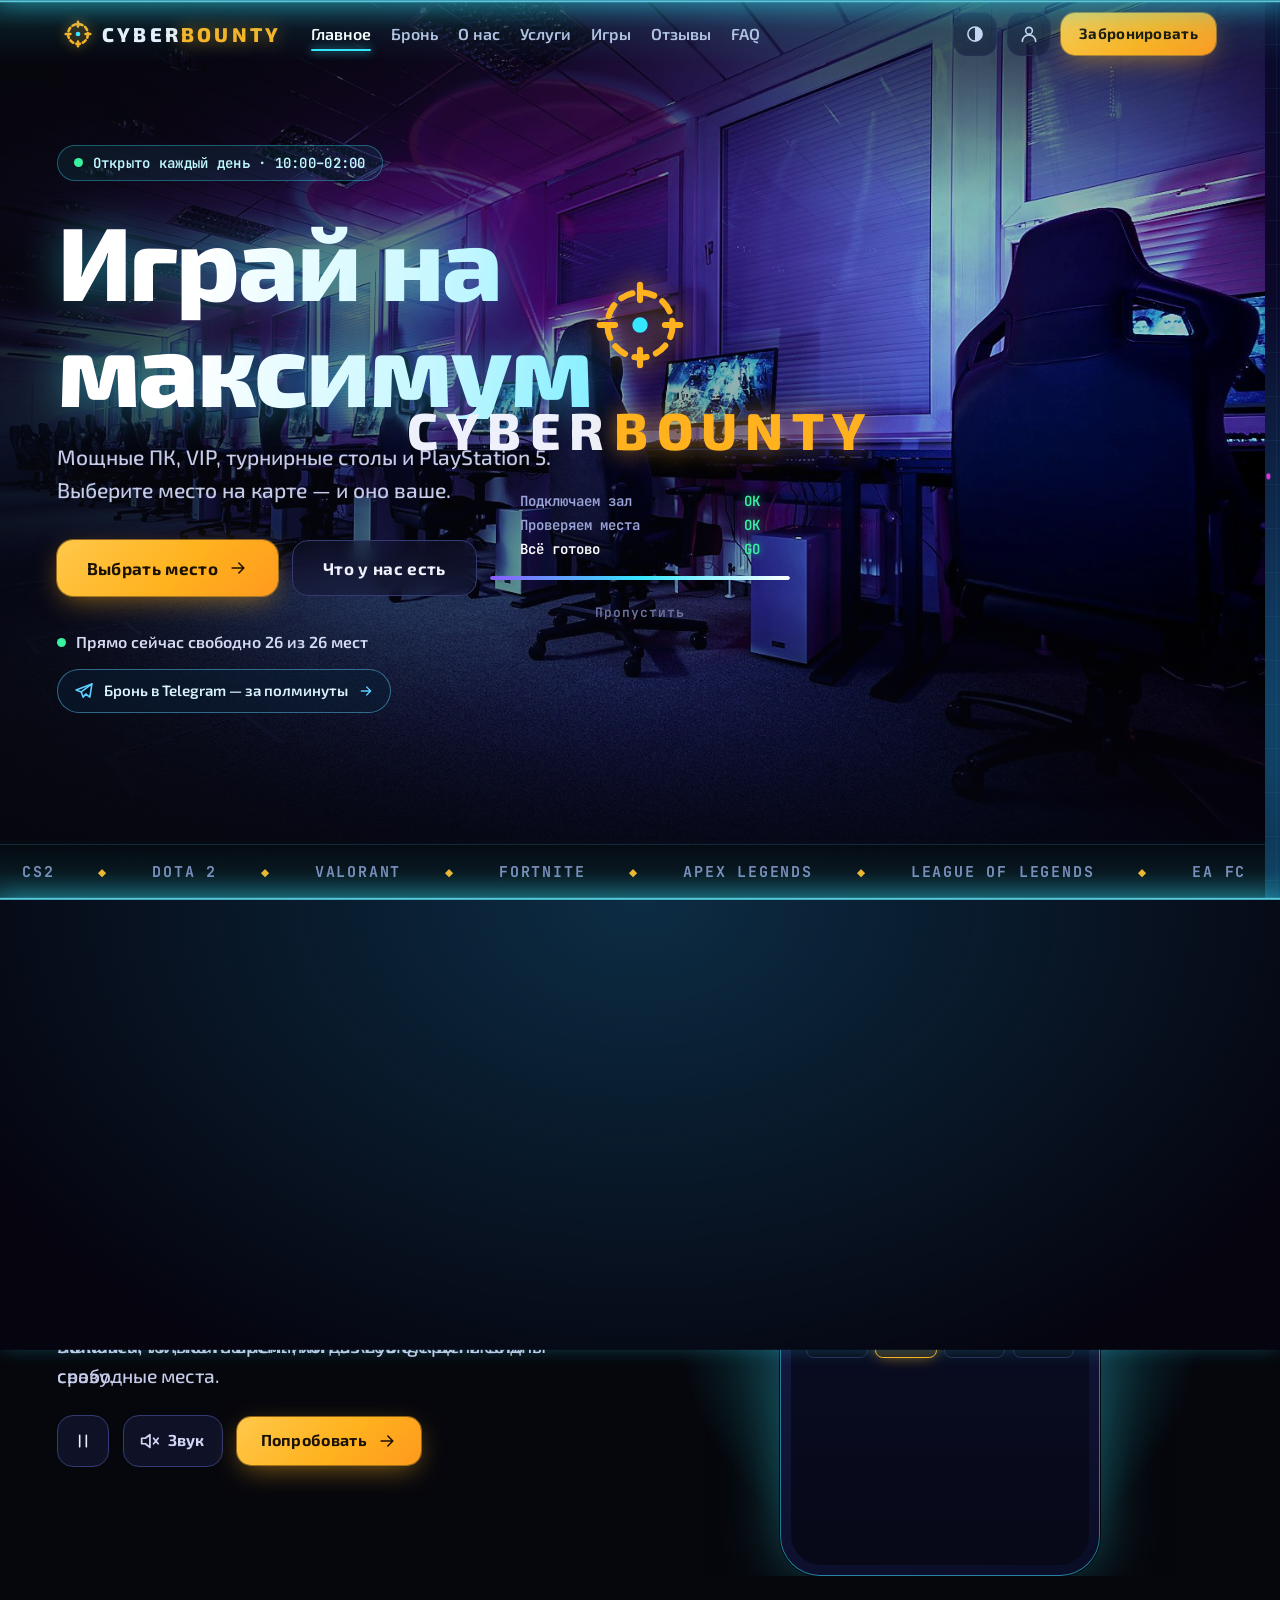
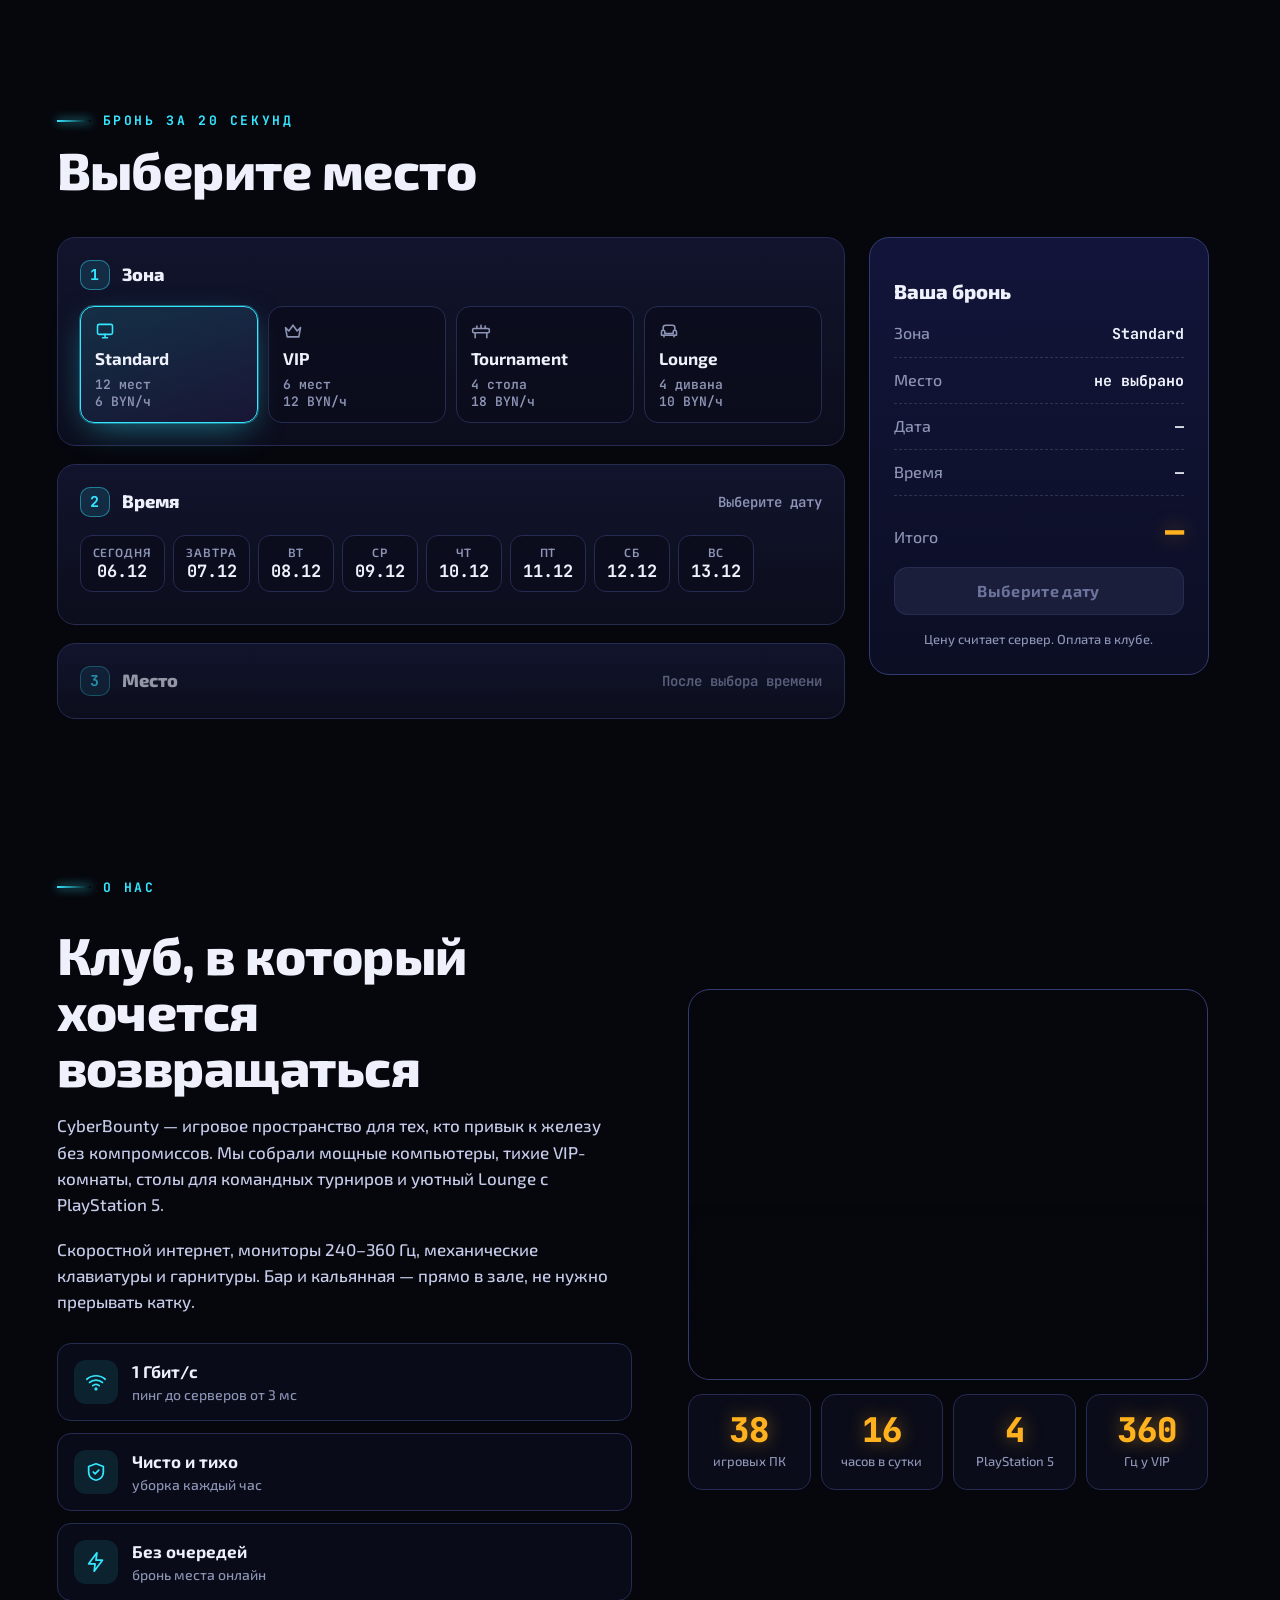
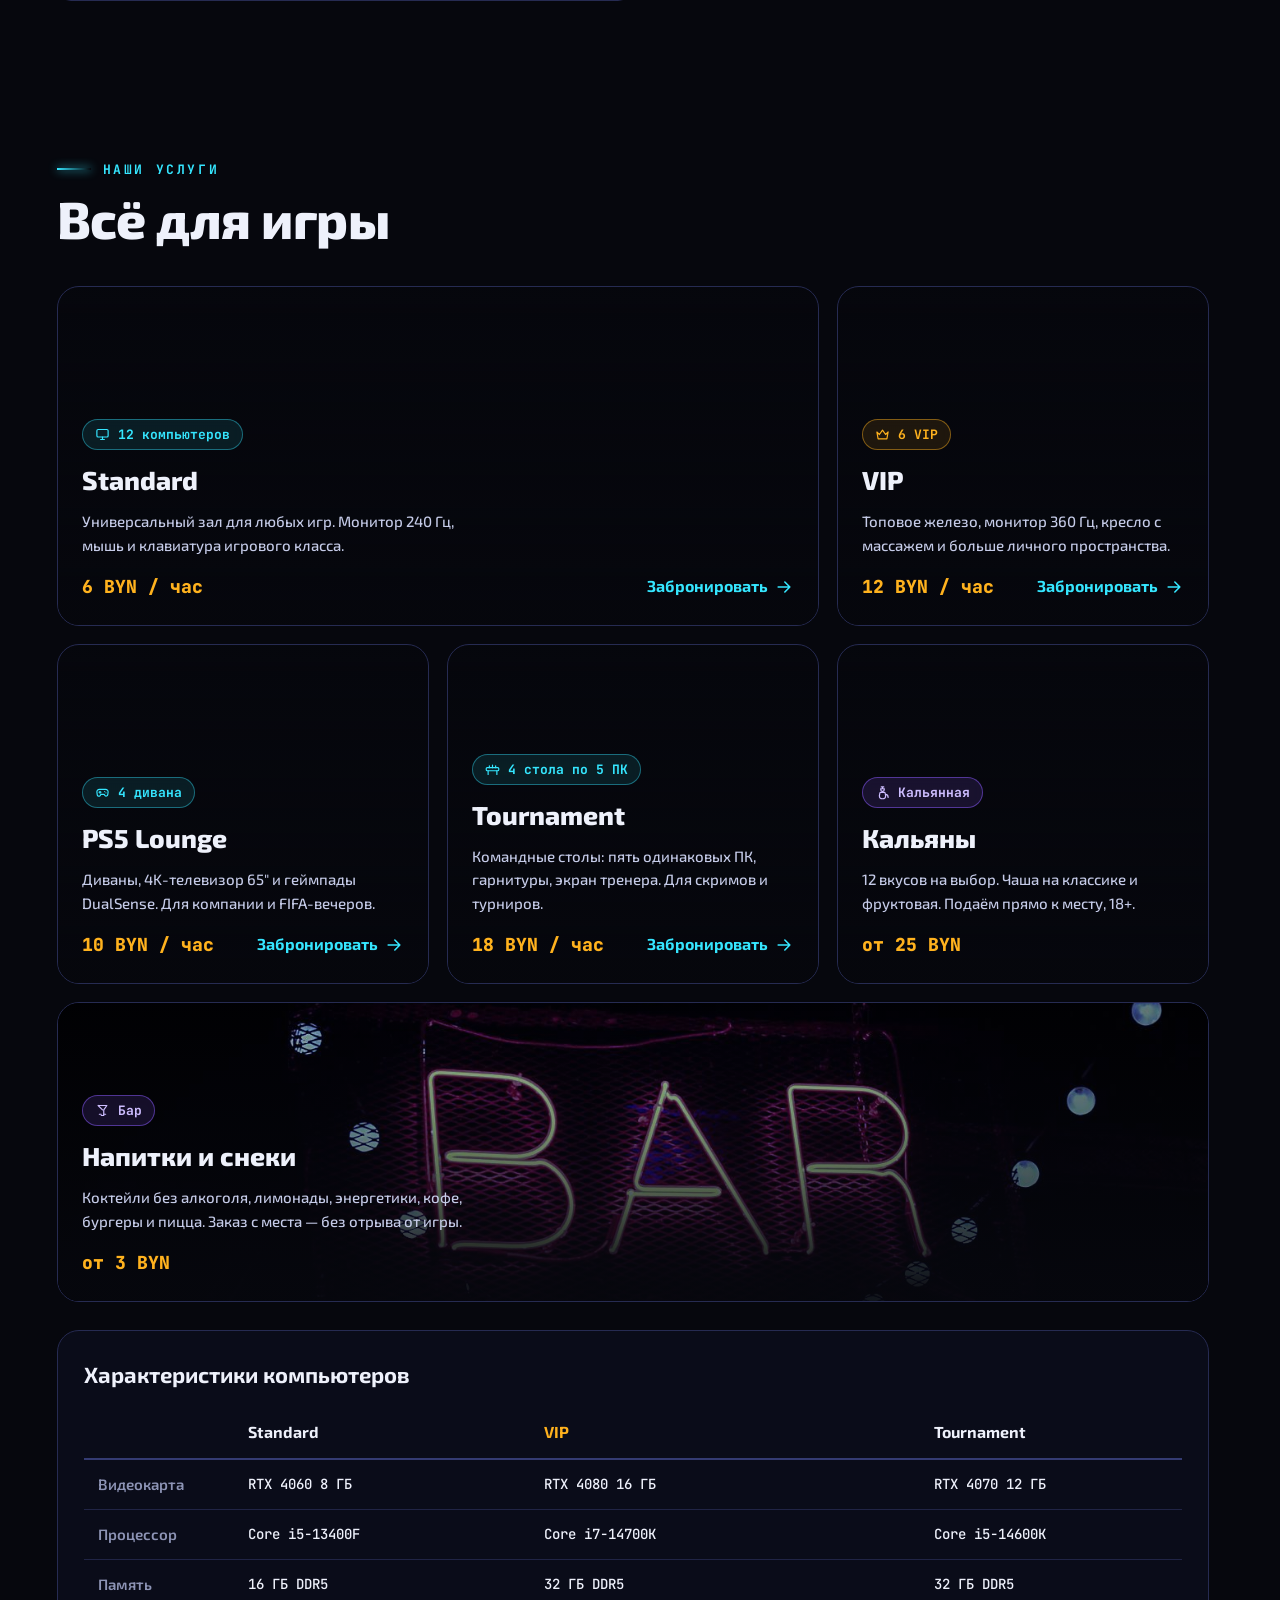
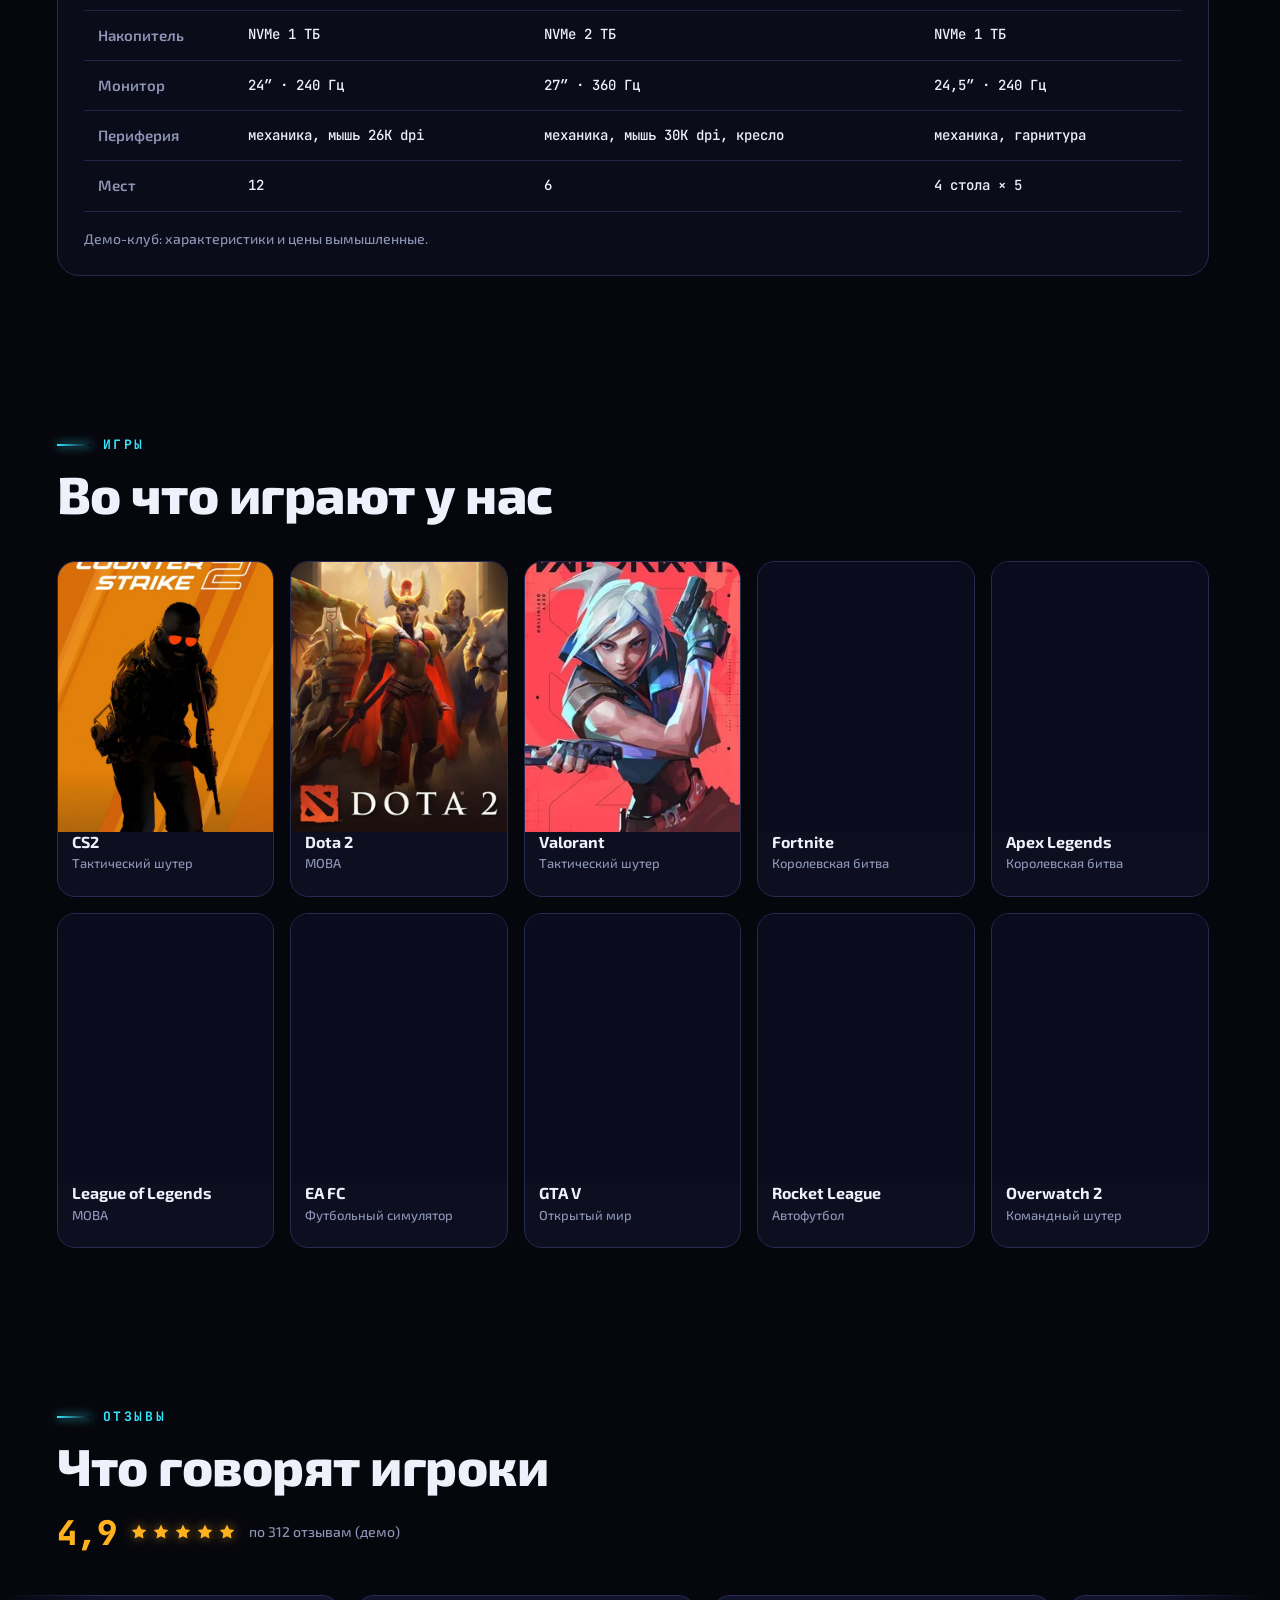
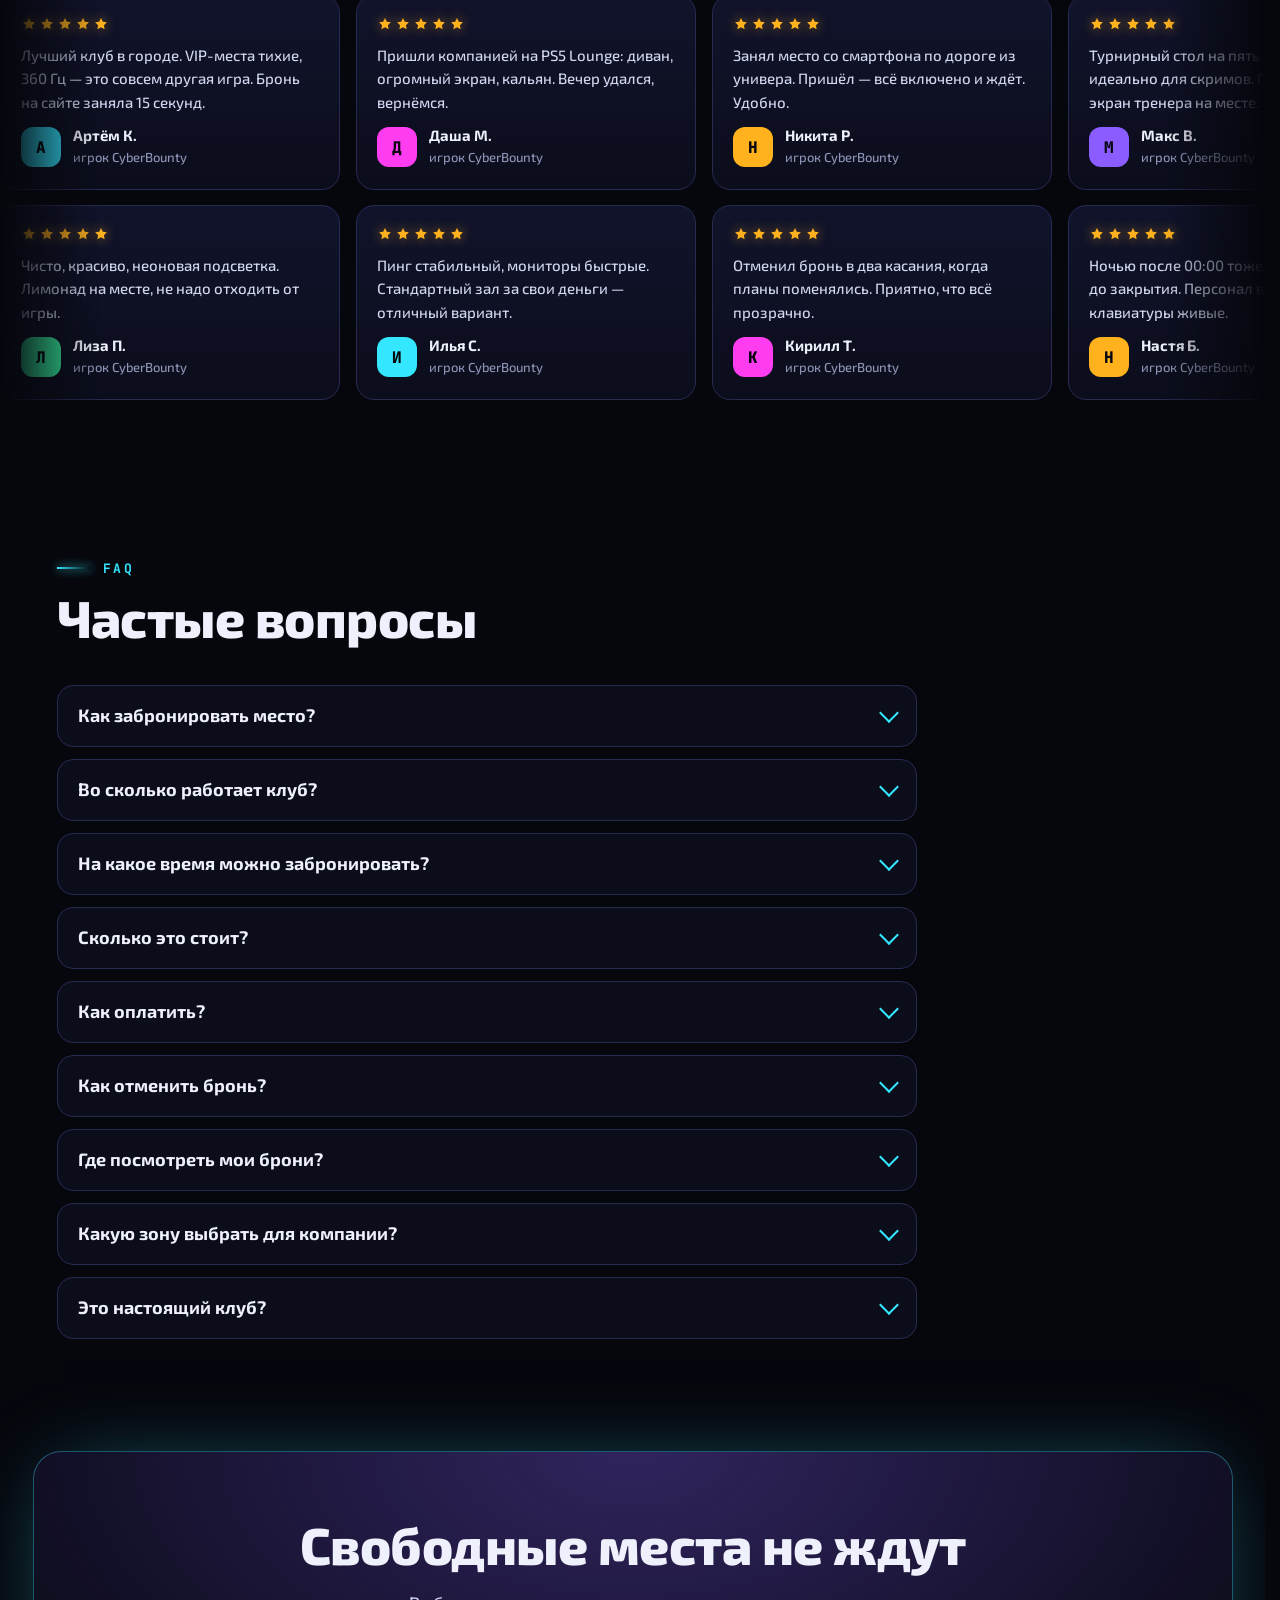
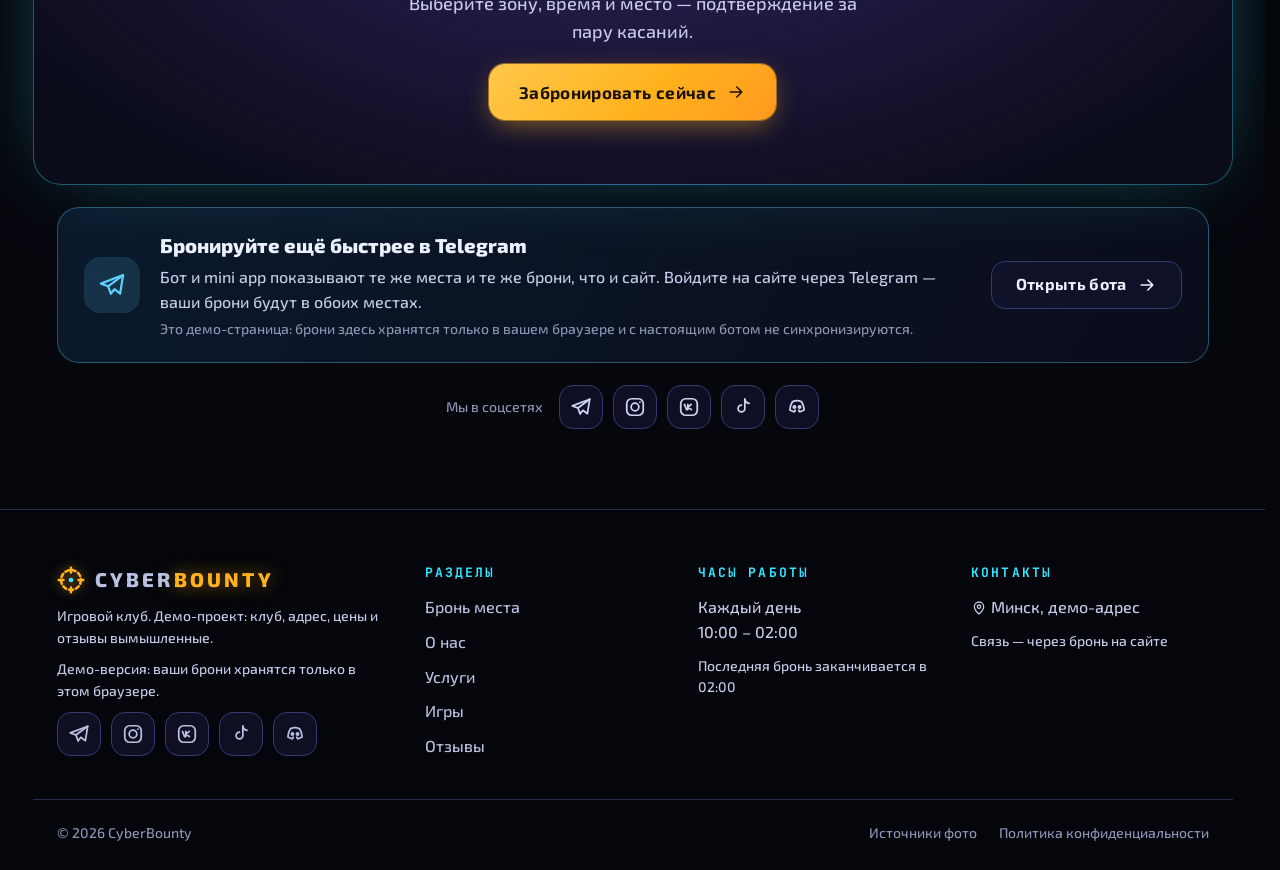
==== commit 4c80cf4c: "Смена темы с плавной вуалью (opacity); в заставке кольцо логотипа крутится и на телефоне (отдельный " ====
--- a/web/index.html
+++ b/web/index.html
@@ -92,7 +92,10 @@
 <div class="intro" id="intro" aria-hidden="true">
   <div class="intro__half intro__half--t"></div><div class="intro__half intro__half--b"></div>
   <div class="intro__core">
-    <svg class="intro__logo" viewBox="0 0 24 24" fill="none" stroke="#ffb21e" stroke-width="1.6" stroke-linecap="round"><g class="ring"><circle cx="12" cy="12" r="8.5" stroke-dasharray="3.2 2.6"/></g><path d="M12 1.5v4M12 18.5v4M1.5 12h4M18.5 12h4"/><circle cx="12" cy="12" r="2" fill="#35e6ff" stroke="none"/></svg>
+    <div class="intro__logo">
+      <svg class="intro__ring" viewBox="0 0 24 24" fill="none" stroke="#ffb21e" stroke-width="1.6" stroke-linecap="round"><circle cx="12" cy="12" r="8.5" stroke-dasharray="3.2 2.6"/></svg>
+      <svg class="intro__cross" viewBox="0 0 24 24" fill="none" stroke="#ffb21e" stroke-width="1.6" stroke-linecap="round"><path d="M12 1.5v4M12 18.5v4M1.5 12h4M18.5 12h4"/><circle cx="12" cy="12" r="2" fill="#35e6ff" stroke="none"/></svg>
+    </div>
     <div class="intro__word"><span>CYBER</span><b>BOUNTY</b></div>
     <ul class="intro__log"><li>Подключаем зал<i>OK</i></li><li>Проверяем места<i>OK</i></li><li>Всё готово<i>GO</i></li></ul>
     <div class="intro__bar"><i></i></div>
--- a/web/style.css
+++ b/web/style.css
@@ -485,8 +485,10 @@
 .intro__half--t { top: 0; border-bottom: 2px solid var(--cyan); box-shadow: 0 6px 30px -4px rgba(var(--cyan-rgb), .8); background: radial-gradient(60% 120% at 50% 100%, rgba(120, 70, 255, .28), transparent), #05040f; }
 .intro__half--b { bottom: 0; border-top: 2px solid var(--cyan); box-shadow: 0 -6px 30px -4px rgba(var(--cyan-rgb), .8); background: radial-gradient(60% 120% at 50% 0%, rgba(40, 190, 255, .22), transparent), #05040f; }
 .intro__core { position: relative; z-index: 2; display: grid; justify-items: center; gap: 18px; padding: 0 24px; max-width: 100%; box-sizing: border-box; transition: opacity .4s, transform .5s var(--ease); }
-.intro__logo { width: 92px; height: 92px; overflow: visible; filter: drop-shadow(0 0 14px rgba(var(--amber-rgb), .75)); animation: iLogo 1s var(--ease) both; }
-.intro__logo .ring { animation-duration: 4s; }
+.intro__logo { position: relative; width: 92px; height: 92px; animation: iLogo 1s var(--ease) both; }
+.intro__logo svg { position: absolute; inset: 0; width: 100%; height: 100%; overflow: visible; filter: drop-shadow(0 0 14px rgba(var(--amber-rgb), .75)); }
+/* кольцо крутится как отдельный слой (transform элемента), а не внутри SVG: на телефонах (WebKit) так оно не замирает */
+.intro__ring { will-change: transform; animation: rot 4s linear infinite; }
 @keyframes iLogo { from { opacity: 0; transform: scale(.55) rotate(-90deg); } }
 .intro__word { display: flex; gap: .06em; font-weight: 800; font-size: clamp(30px, 8vw, 52px); letter-spacing: .16em; animation: iWord .9s .25s var(--ease) both; max-width: 100%; }
 .intro__word b { color: var(--amber); text-shadow: 0 0 26px rgba(var(--amber-rgb), .7); font-weight: 800; }
@@ -820,3 +822,7 @@
   .chip-btn { padding: 0; width: 44px; height: 44px; justify-content: center; }
   .chip-btn .badge { position: absolute; top: -6px; right: -6px; }
 }
+
+.theme-veil { position: fixed; inset: 0; z-index: 250; pointer-events: none; opacity: 0; transition: opacity .33s ease; }
+.theme-veil.on { opacity: 1; }
+.theme-veil:not(.on) { transition-duration: .6s; }
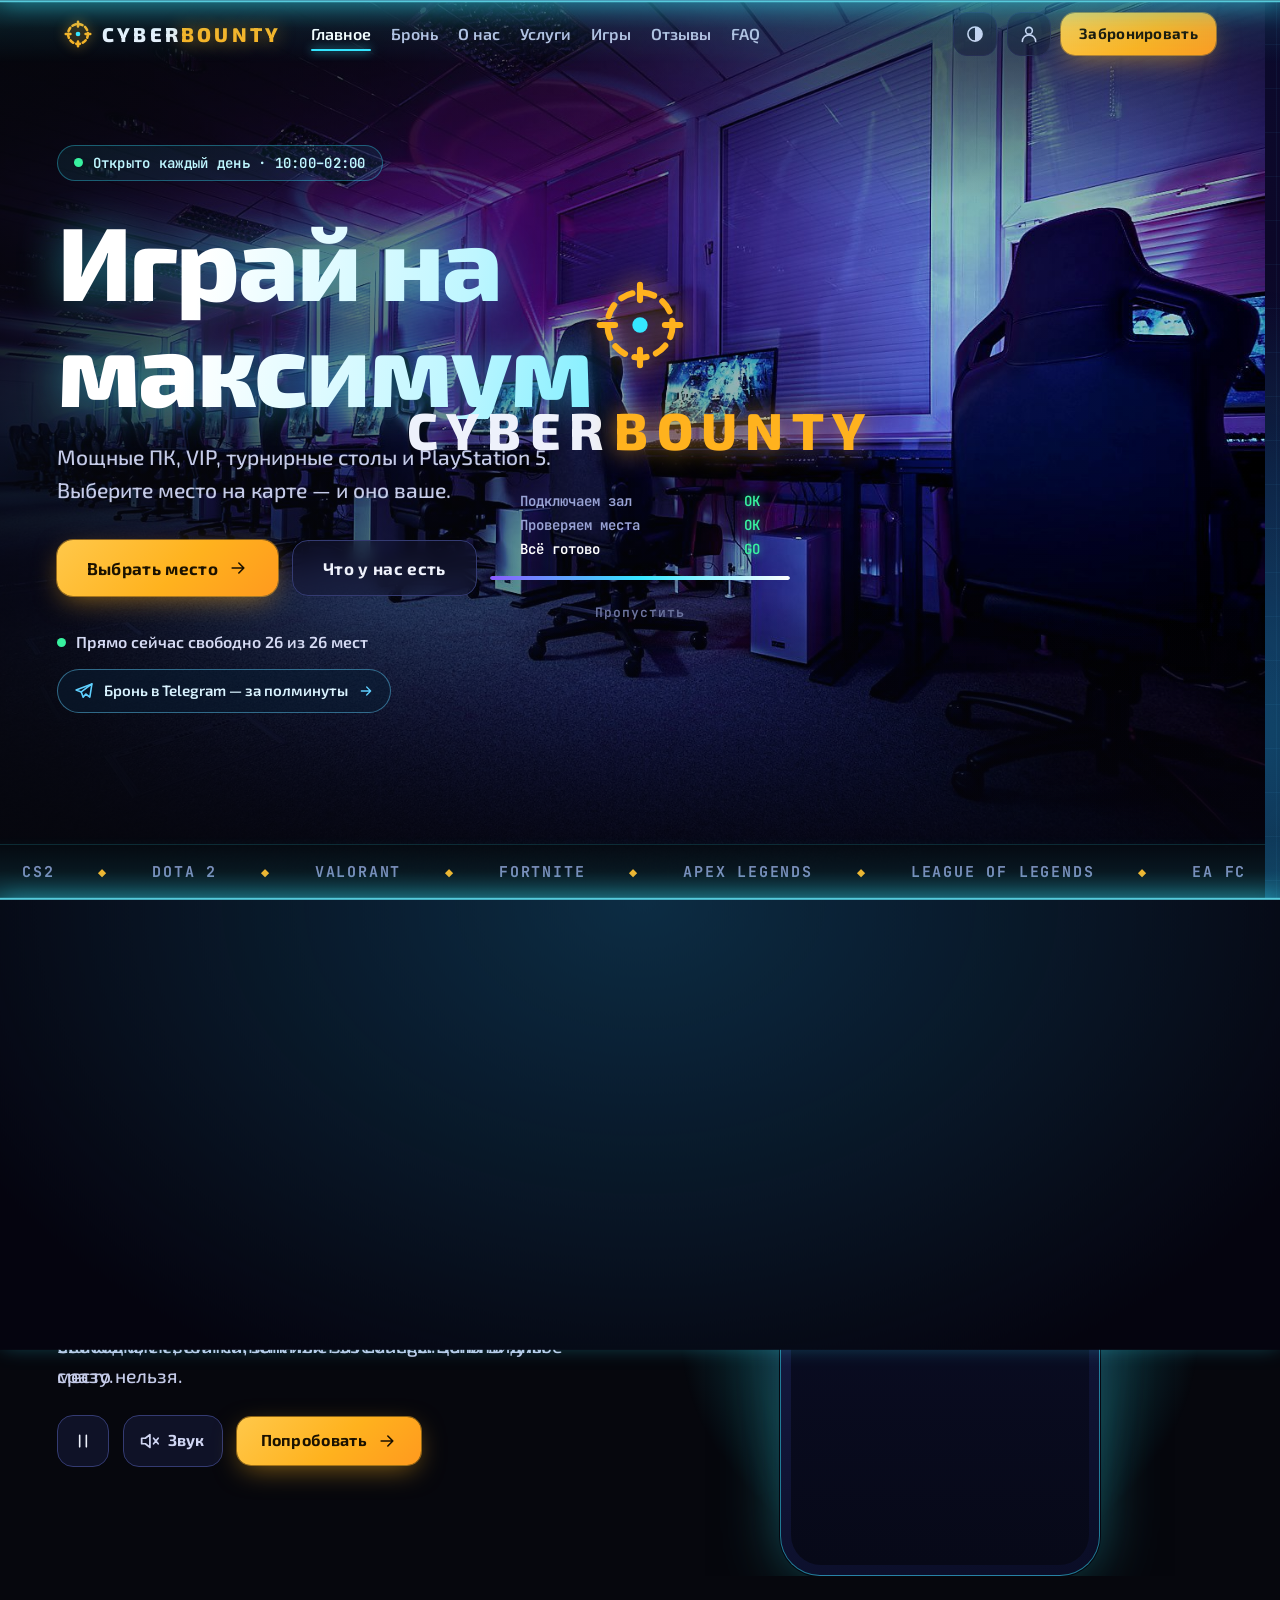
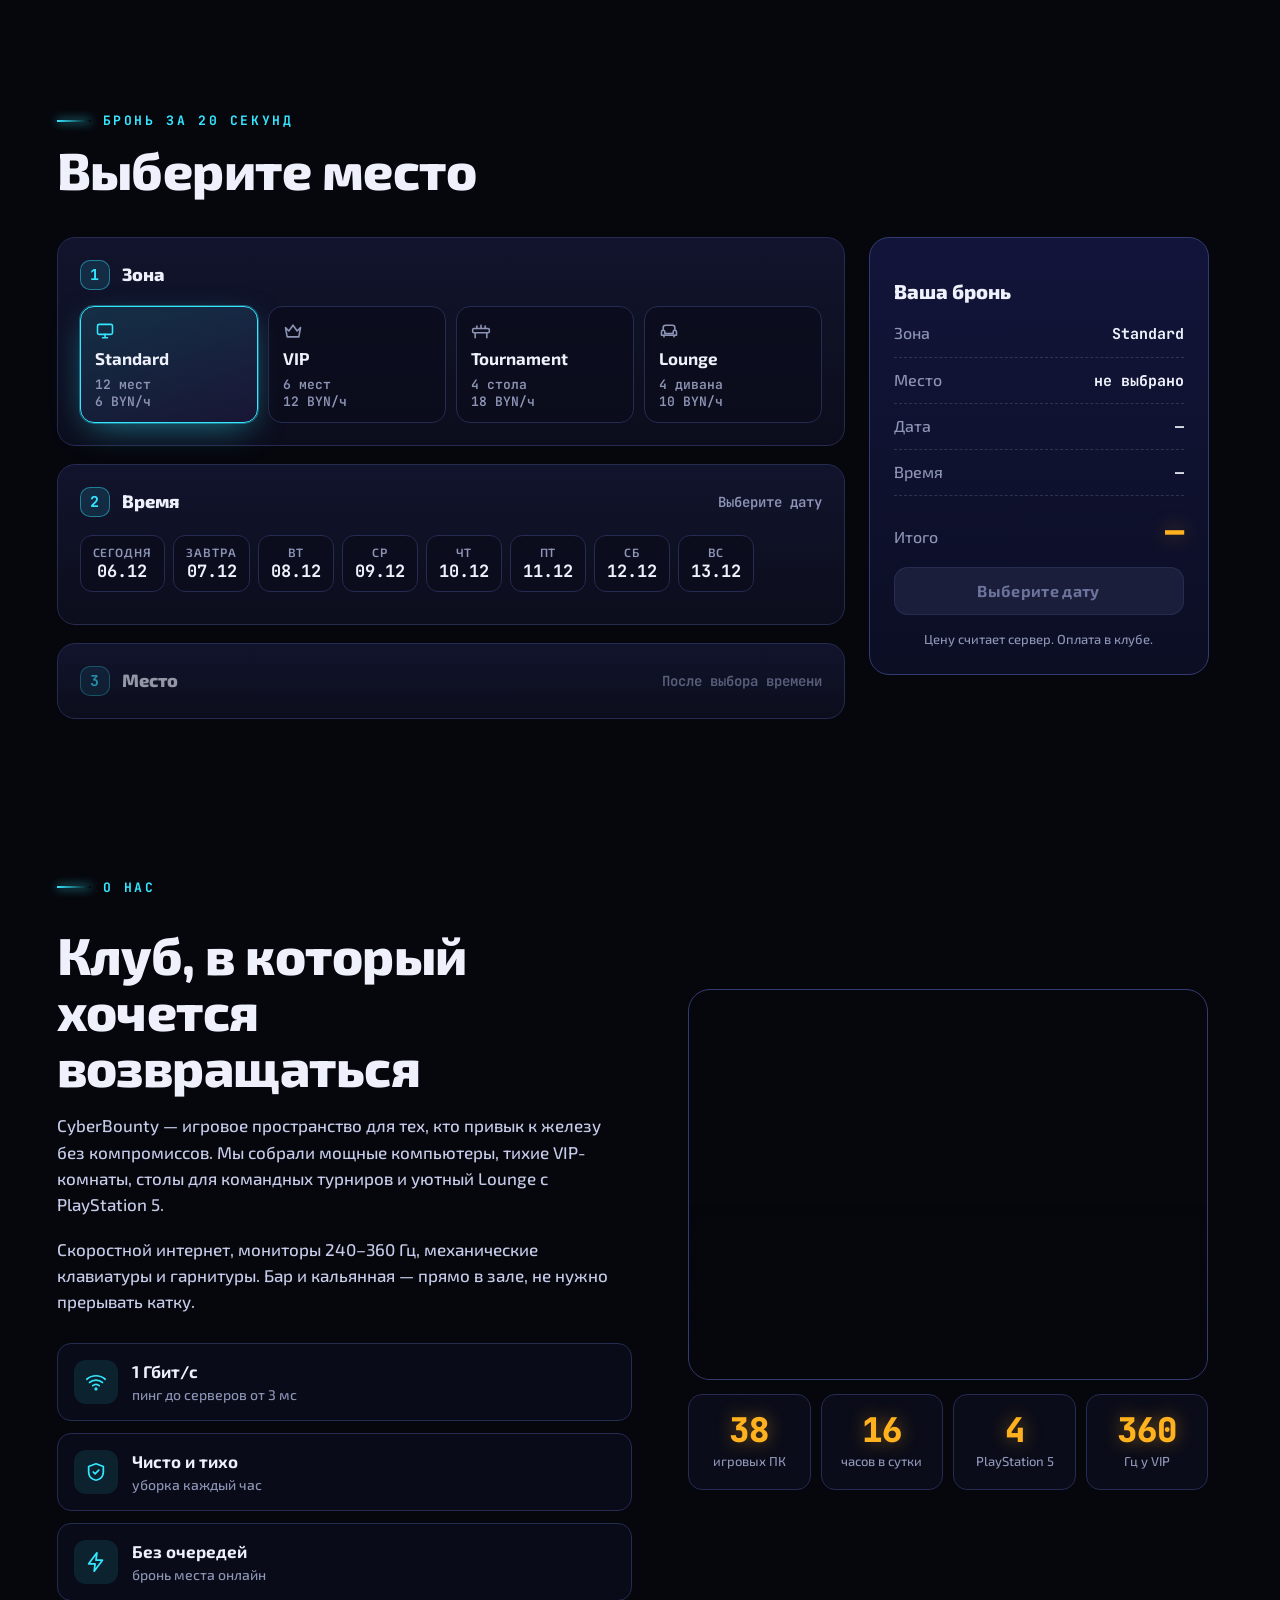
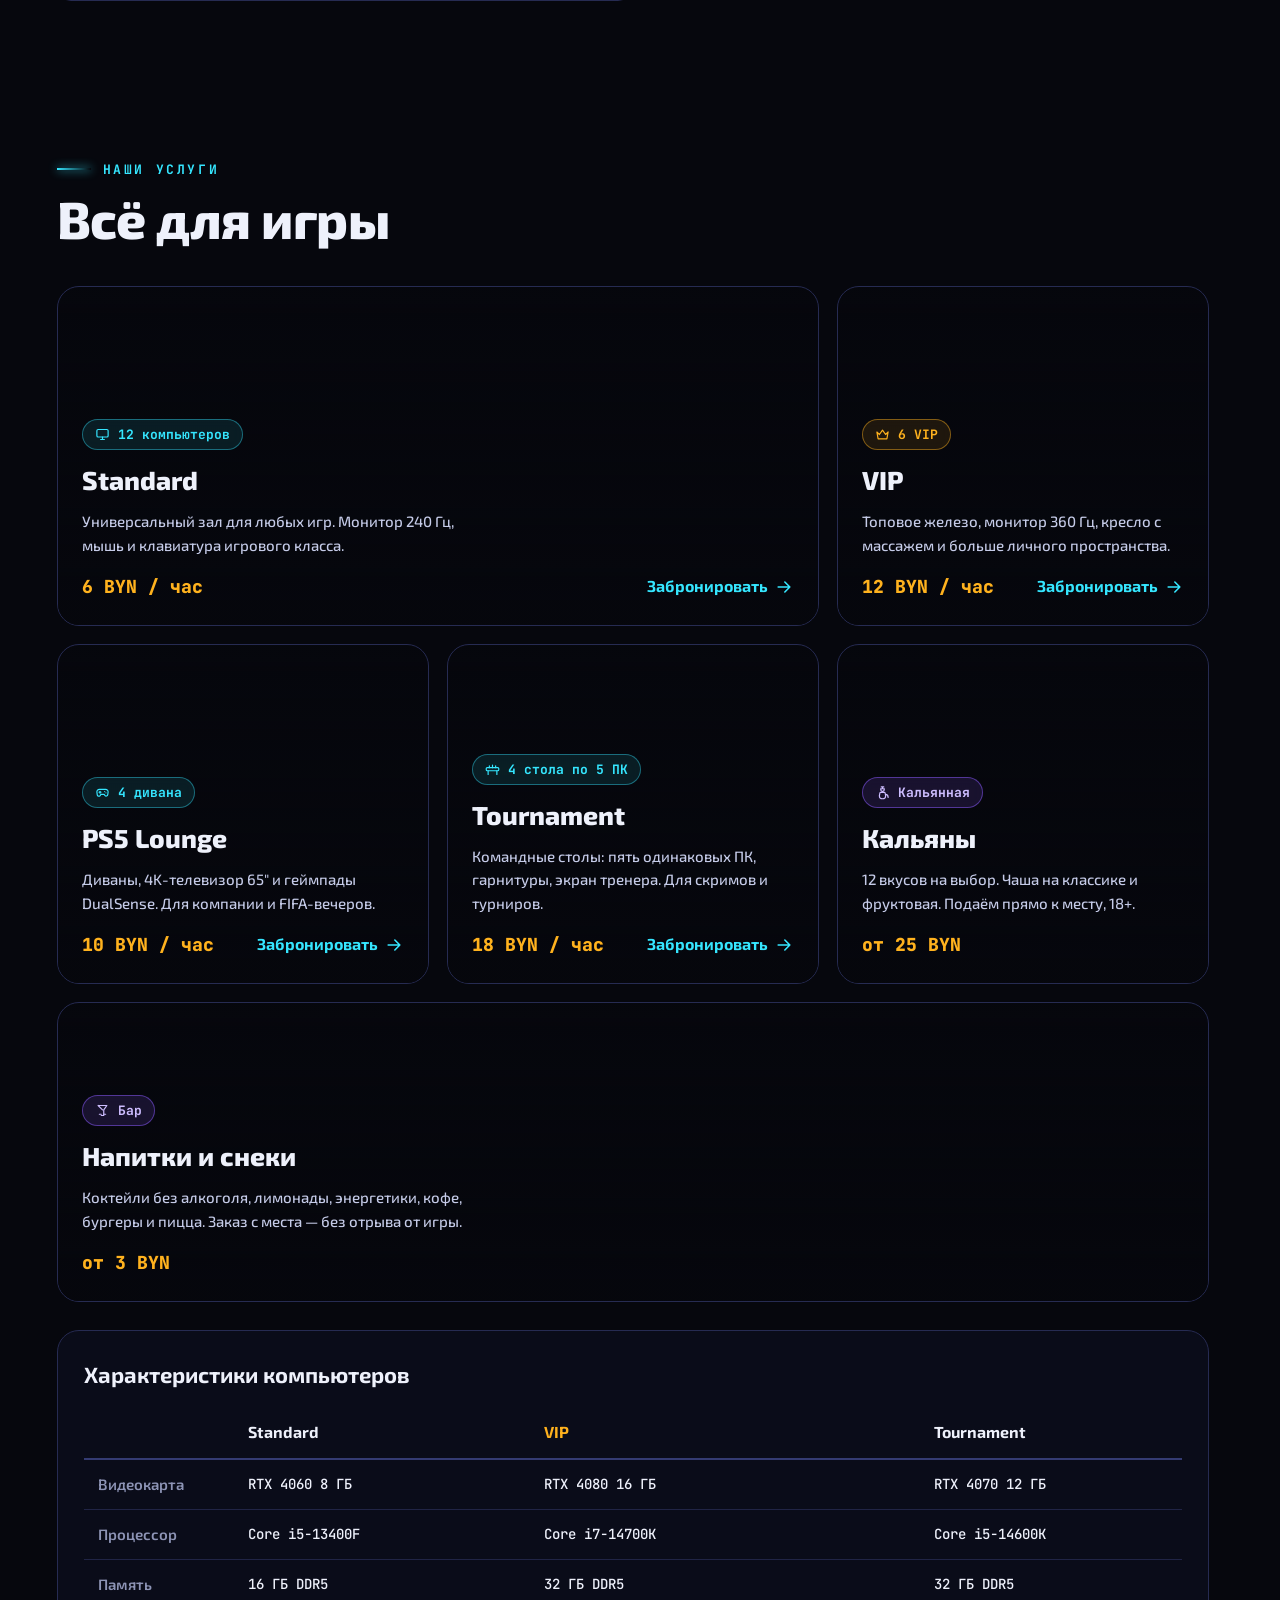
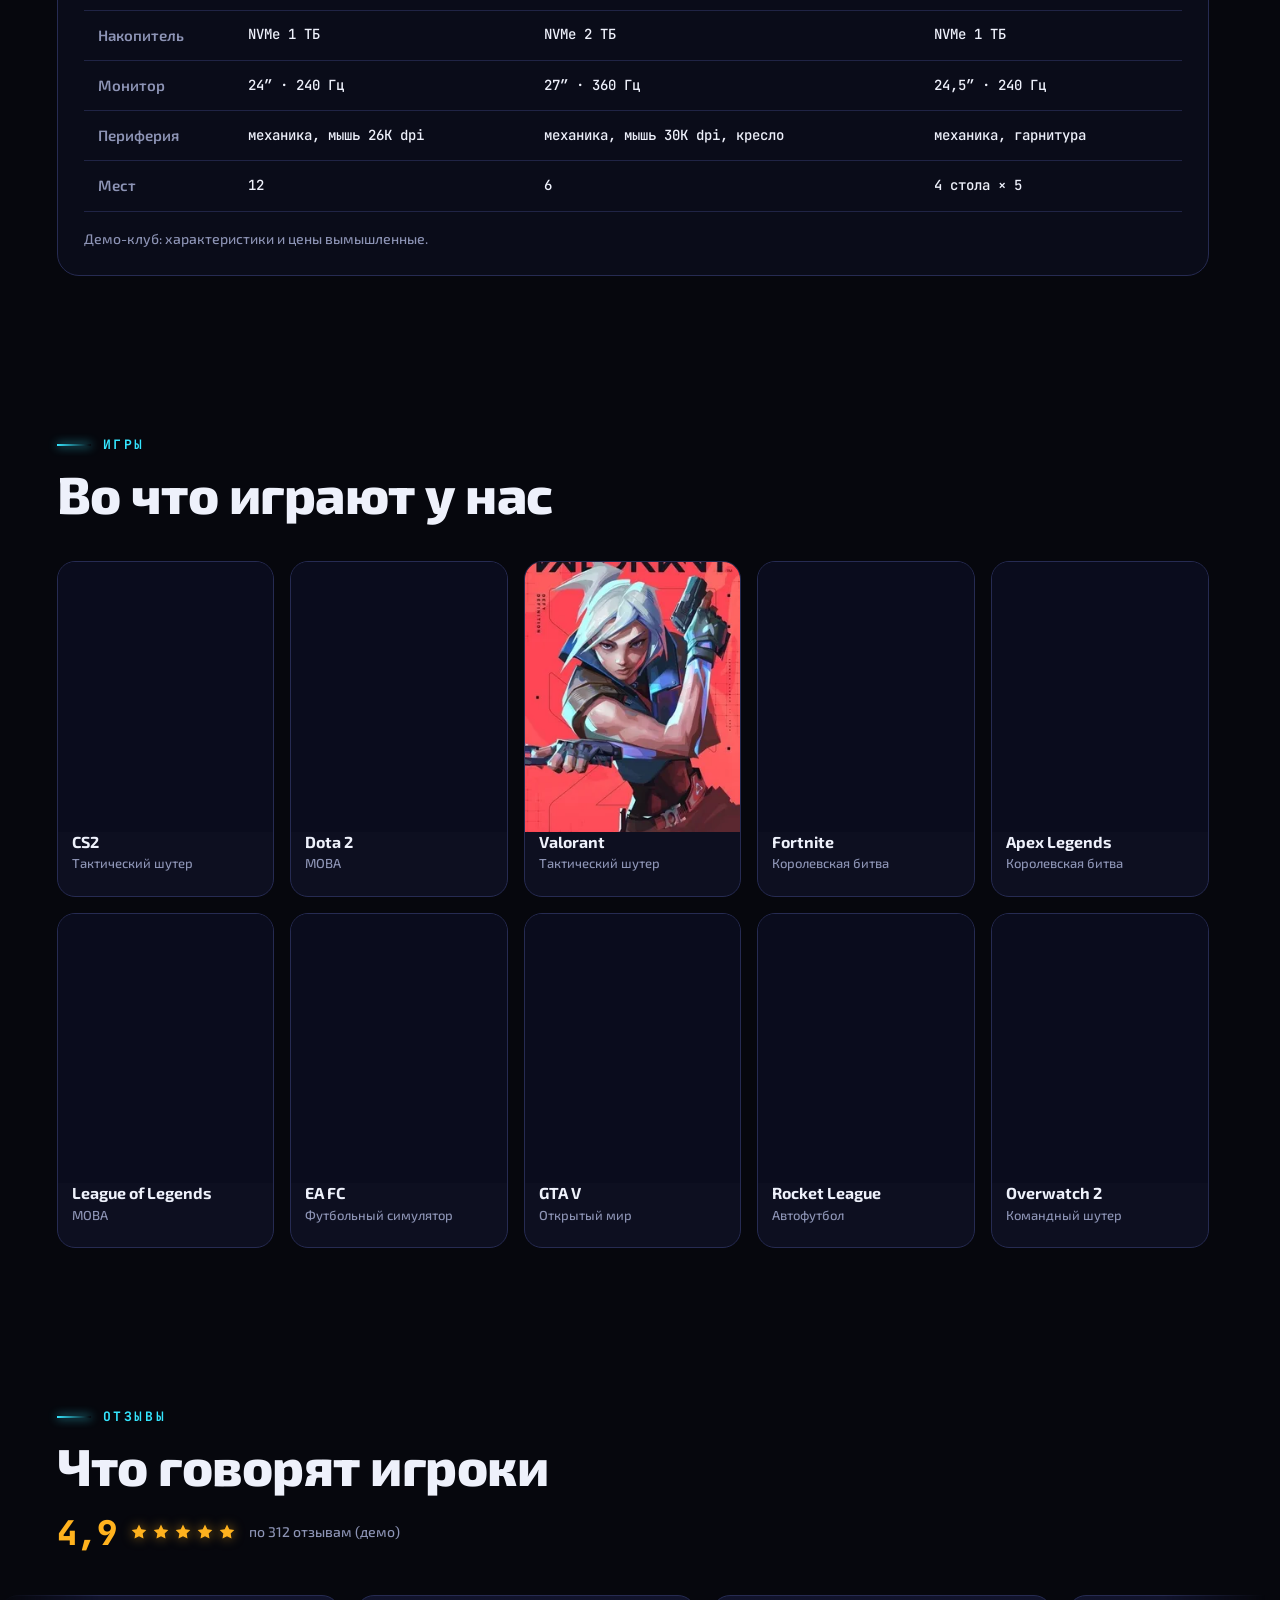
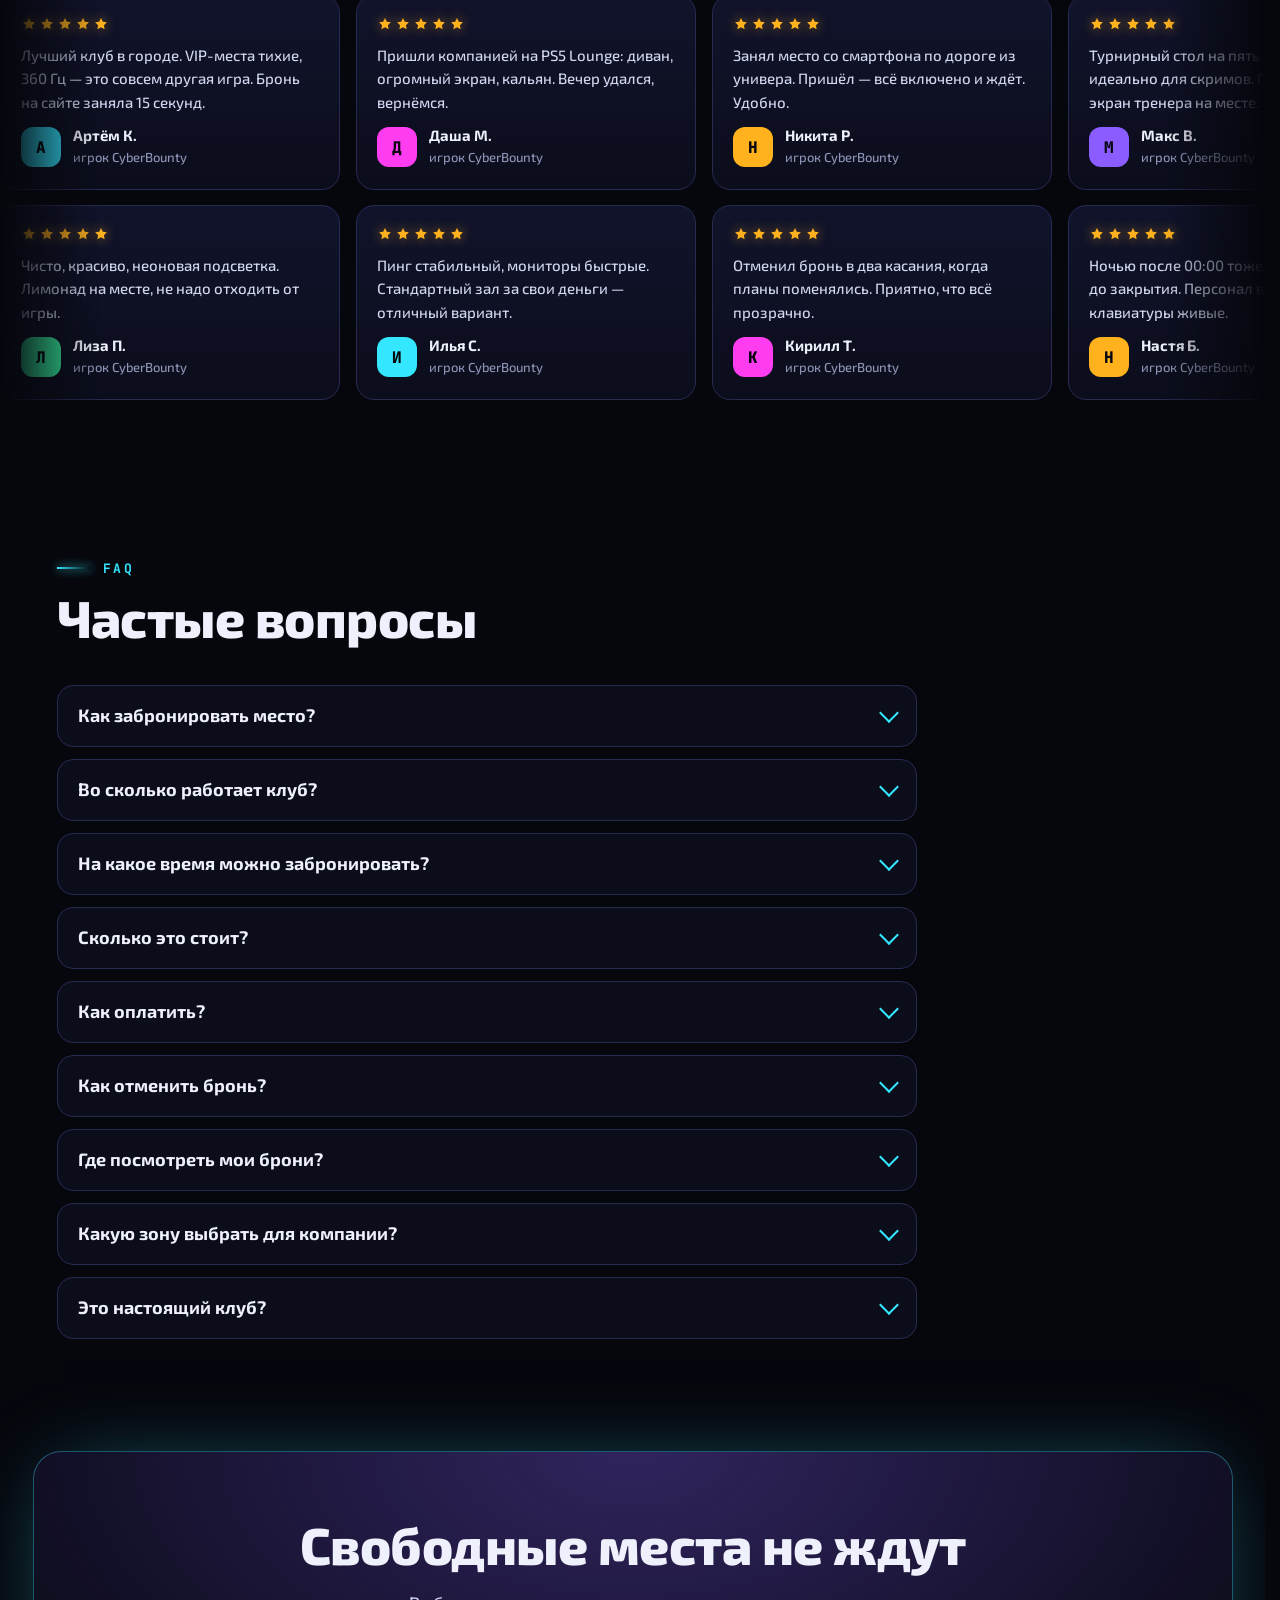
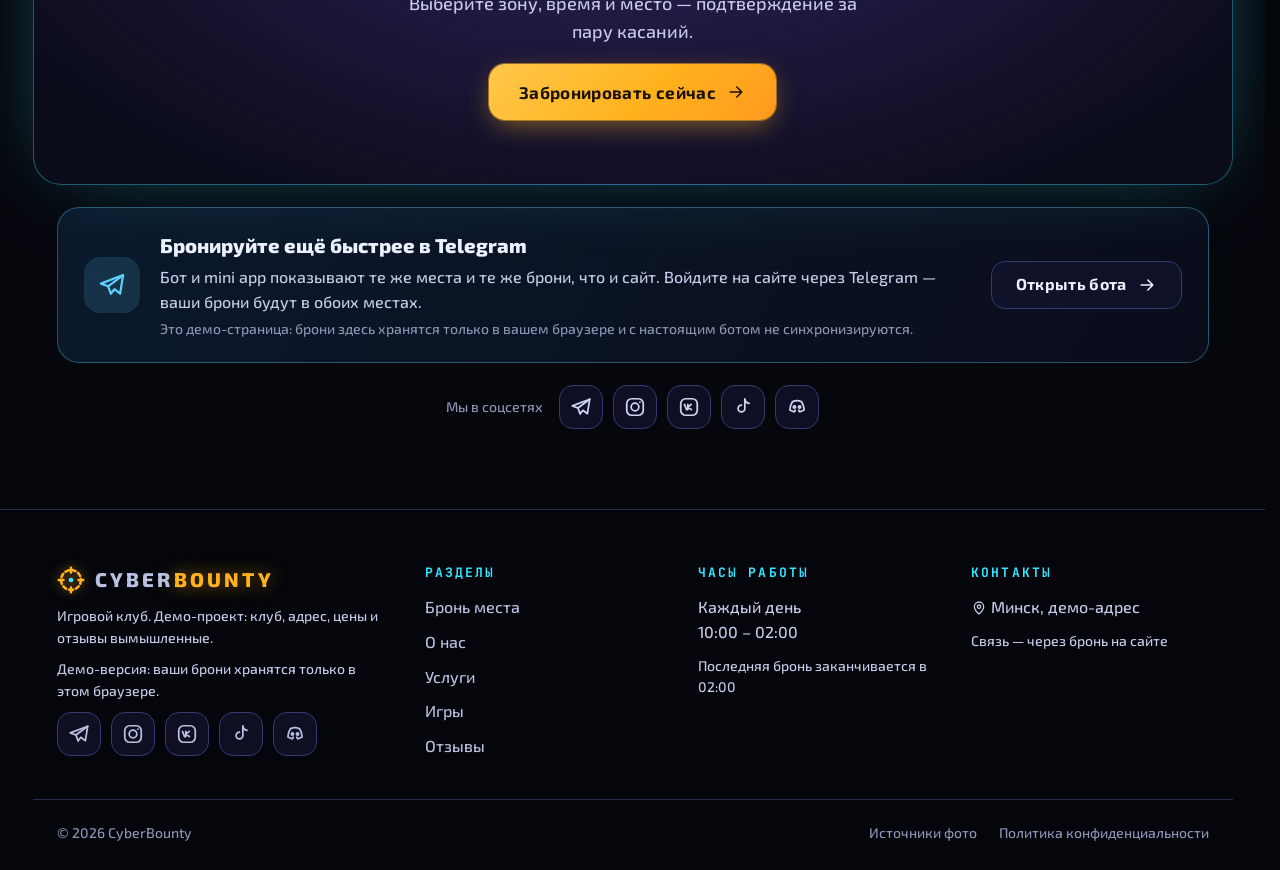
==== commit c69fd720: "Кнопка темы в шапке на телефоне: левее билета «Мои брони» (шапка чуть компактнее на узких экранах) C" ====
--- a/web/index.html
+++ b/web/index.html
@@ -120,8 +120,8 @@
       <a href="#hero" data-home>Главное</a><a href="#book">Бронь</a><a href="#about">О нас</a><a href="#services">Услуги</a><a href="#games">Игры</a><a href="#reviews">Отзывы</a><a href="#faq">FAQ</a>
     </nav>
     <div class="top__tools">
+      <button class="chip-btn theme-btn" id="btnTheme" type="button" aria-label="Сменить цвет сайта" aria-pressed="false"><svg class="ic" viewBox="0 0 24 24"><circle cx="12" cy="12" r="8.5"/><path d="M12 3.5a8.5 8.5 0 0 1 0 17z" fill="currentColor" stroke="none"/></svg><span>Тема</span></button>
       <button class="chip-btn" id="btnMy" type="button" hidden><svg class="ic"><use href="#i-ticket"/></svg><span>Мои брони</span><i class="badge" id="myBadge" hidden>0</i></button>
-      <button class="chip-btn theme-btn" id="btnTheme" type="button" aria-label="Сменить цвет сайта" aria-pressed="false"><svg class="ic" viewBox="0 0 24 24"><circle cx="12" cy="12" r="8.5"/><path d="M12 3.5a8.5 8.5 0 0 1 0 17z" fill="currentColor" stroke="none"/></svg><span>Тема</span></button>
       <button class="chip-btn" id="btnLogin" type="button"><svg class="ic"><use href="#i-user"/></svg><span>Войти</span></button>
       <a class="btn btn--sm btn--hot" href="#book">Забронировать</a>
       <button class="burger" id="burger" type="button" aria-label="Меню" aria-expanded="false"><svg class="ic"><use href="#i-menu"/></svg></button>
--- a/web/style.css
+++ b/web/style.css
@@ -815,7 +815,14 @@
 
 #btnTheme span { display: none; }
 #btnTheme { padding: 0; width: 44px; height: 44px; justify-content: center; }
-@media (max-width: 560px) { #btnTheme { display: none; } }
+@media (max-width: 360px) { #btnTheme { display: none; } }
+@media (max-width: 480px) {
+  .top__in { gap: 8px; }
+  .top__tools { gap: 6px; }
+  .logo { font-size: 18px; letter-spacing: .1em; gap: 8px; }
+  .logo svg { width: 26px; height: 26px; }
+  .chip-btn, .burger { width: 42px; height: 42px; }
+}
 /* средние экраны: кнопки шапки — значками, чтобы всё помещалось в одну строку */
 @media (min-width: 1101px) and (max-width: 1320px) {
   .top__tools > .chip-btn span { display: none; }
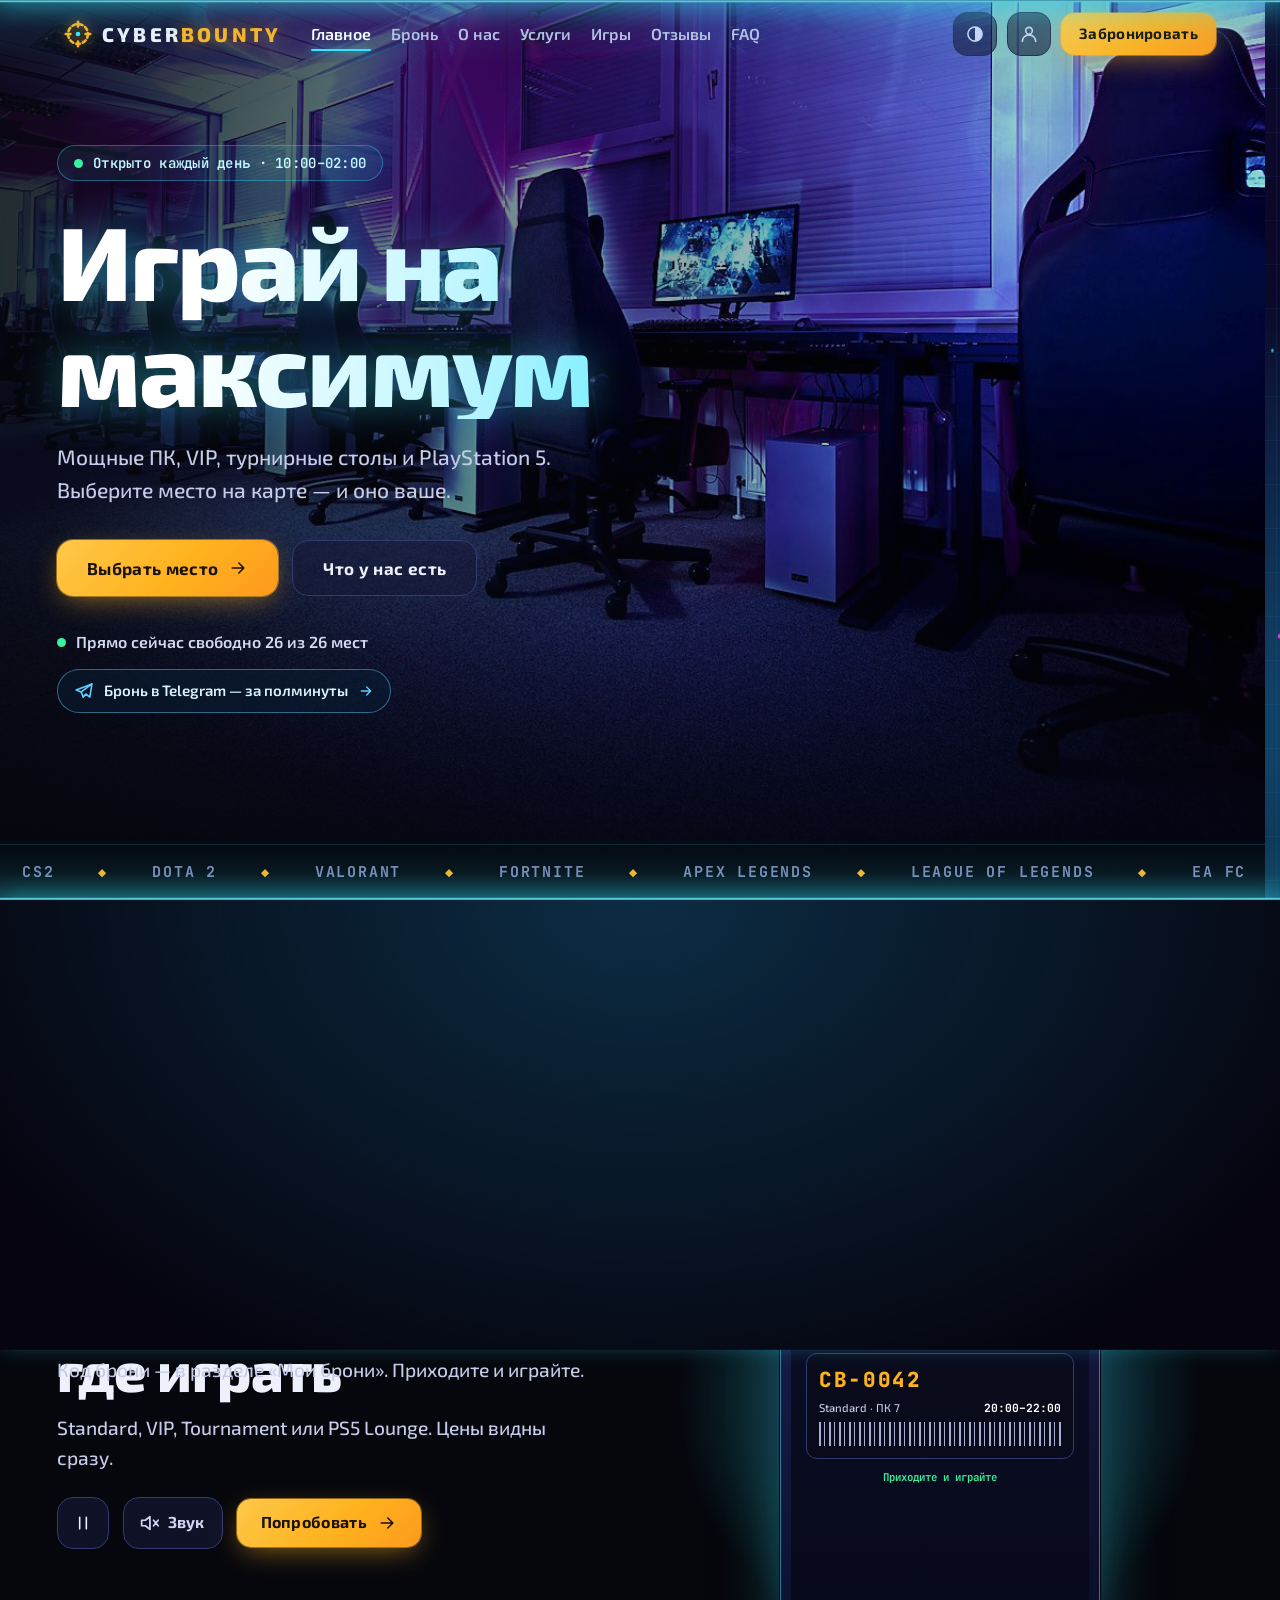
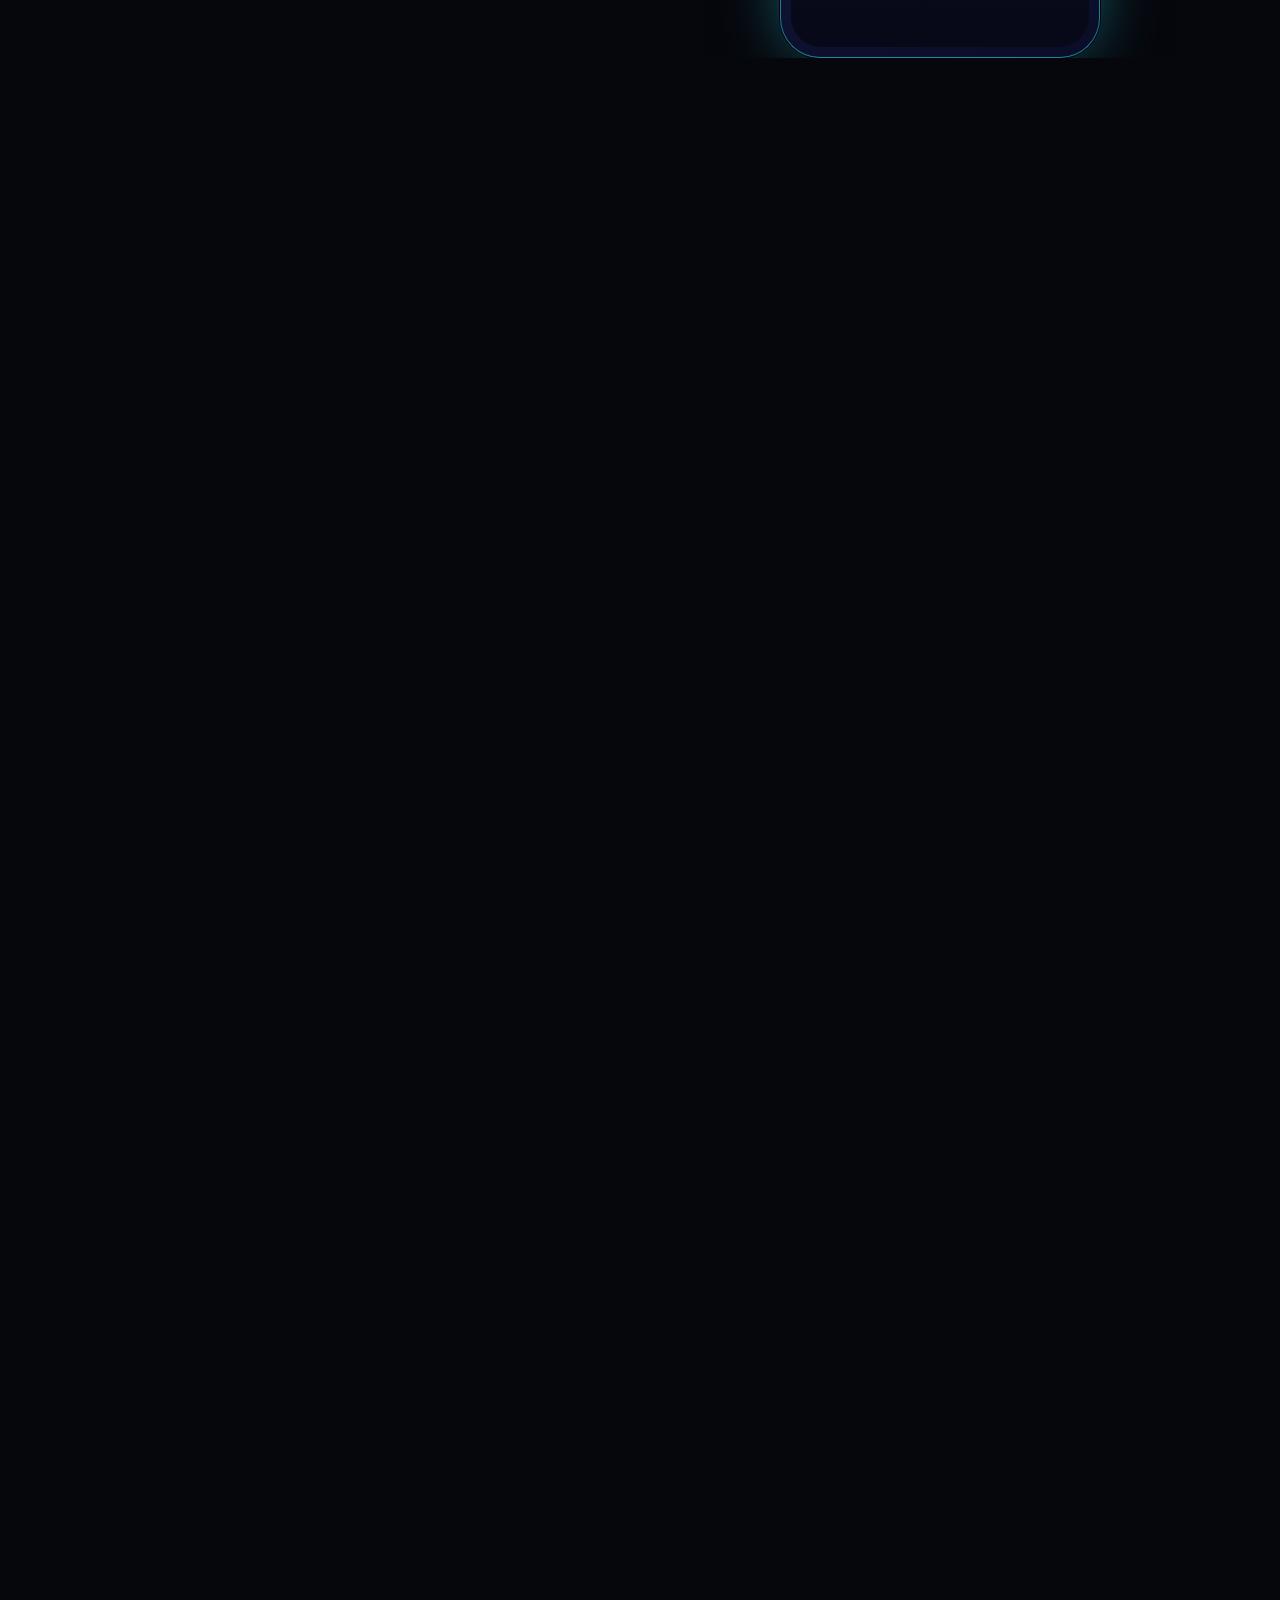
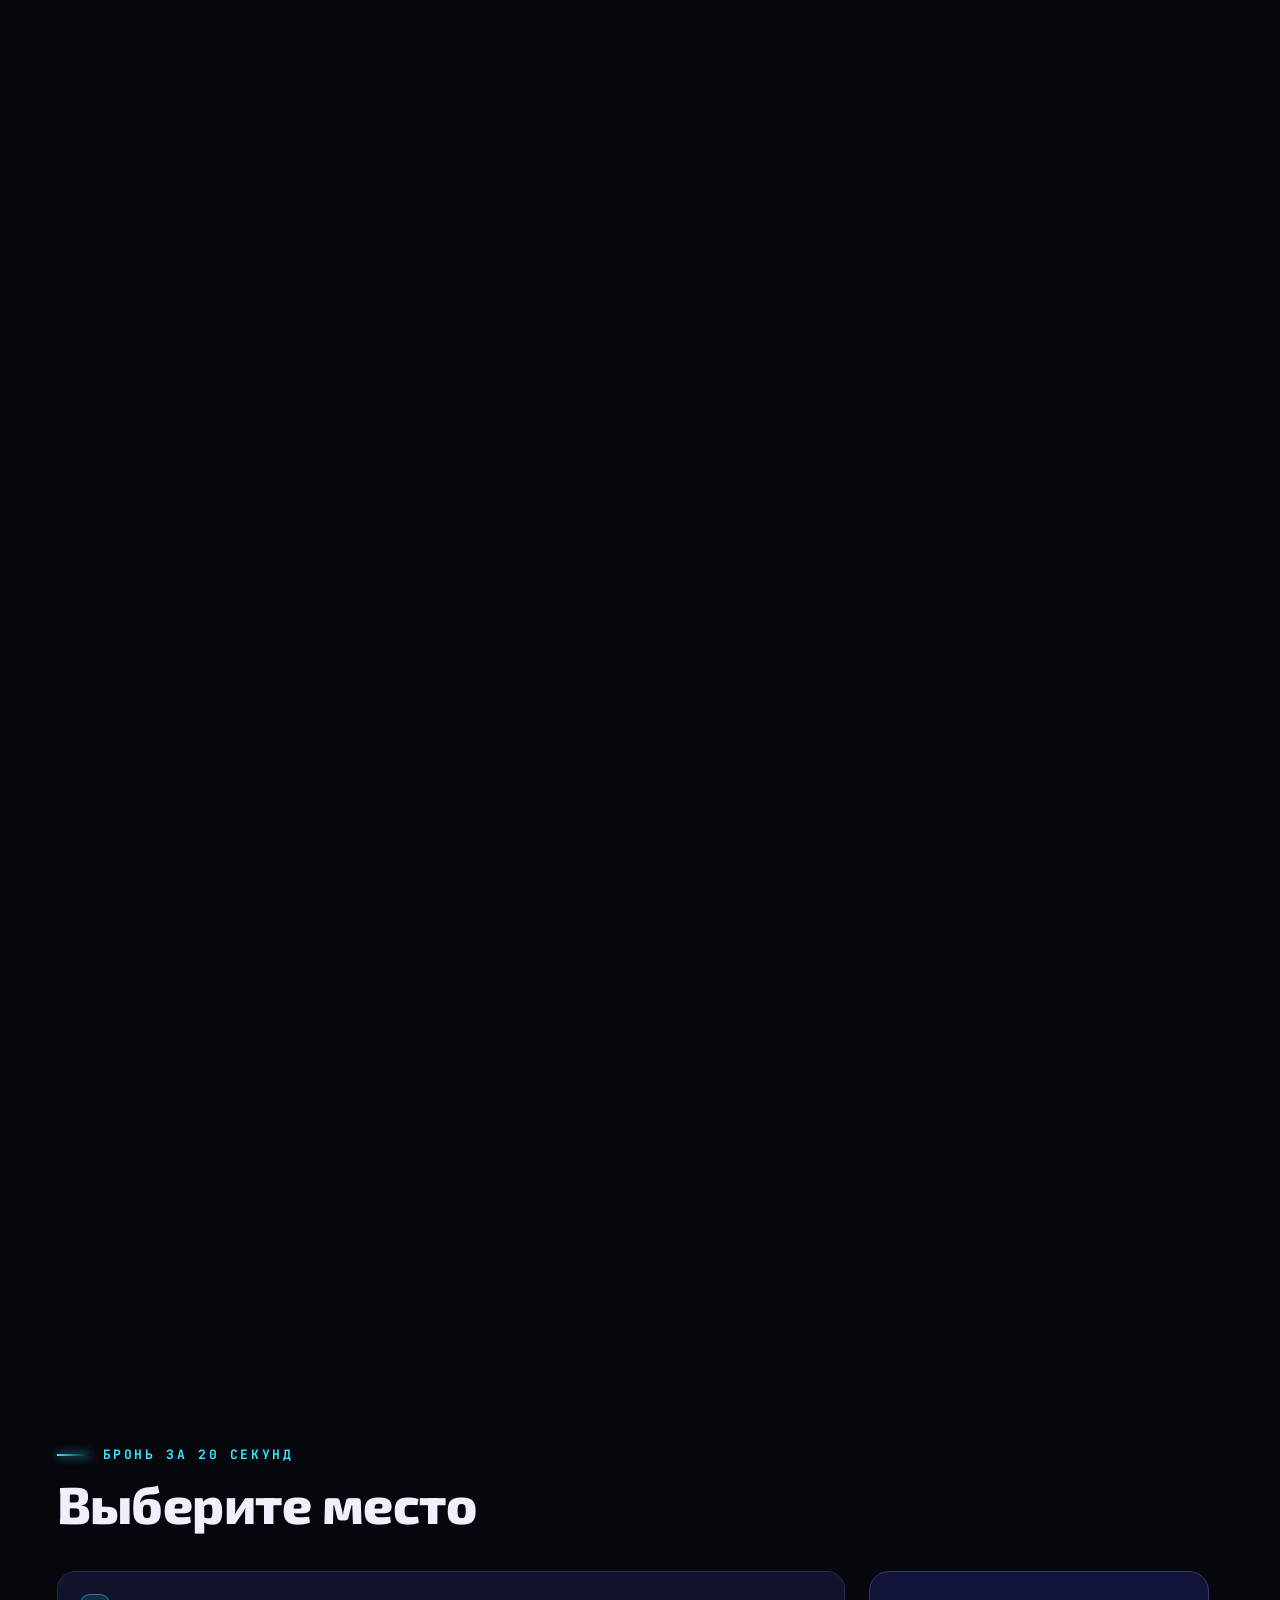
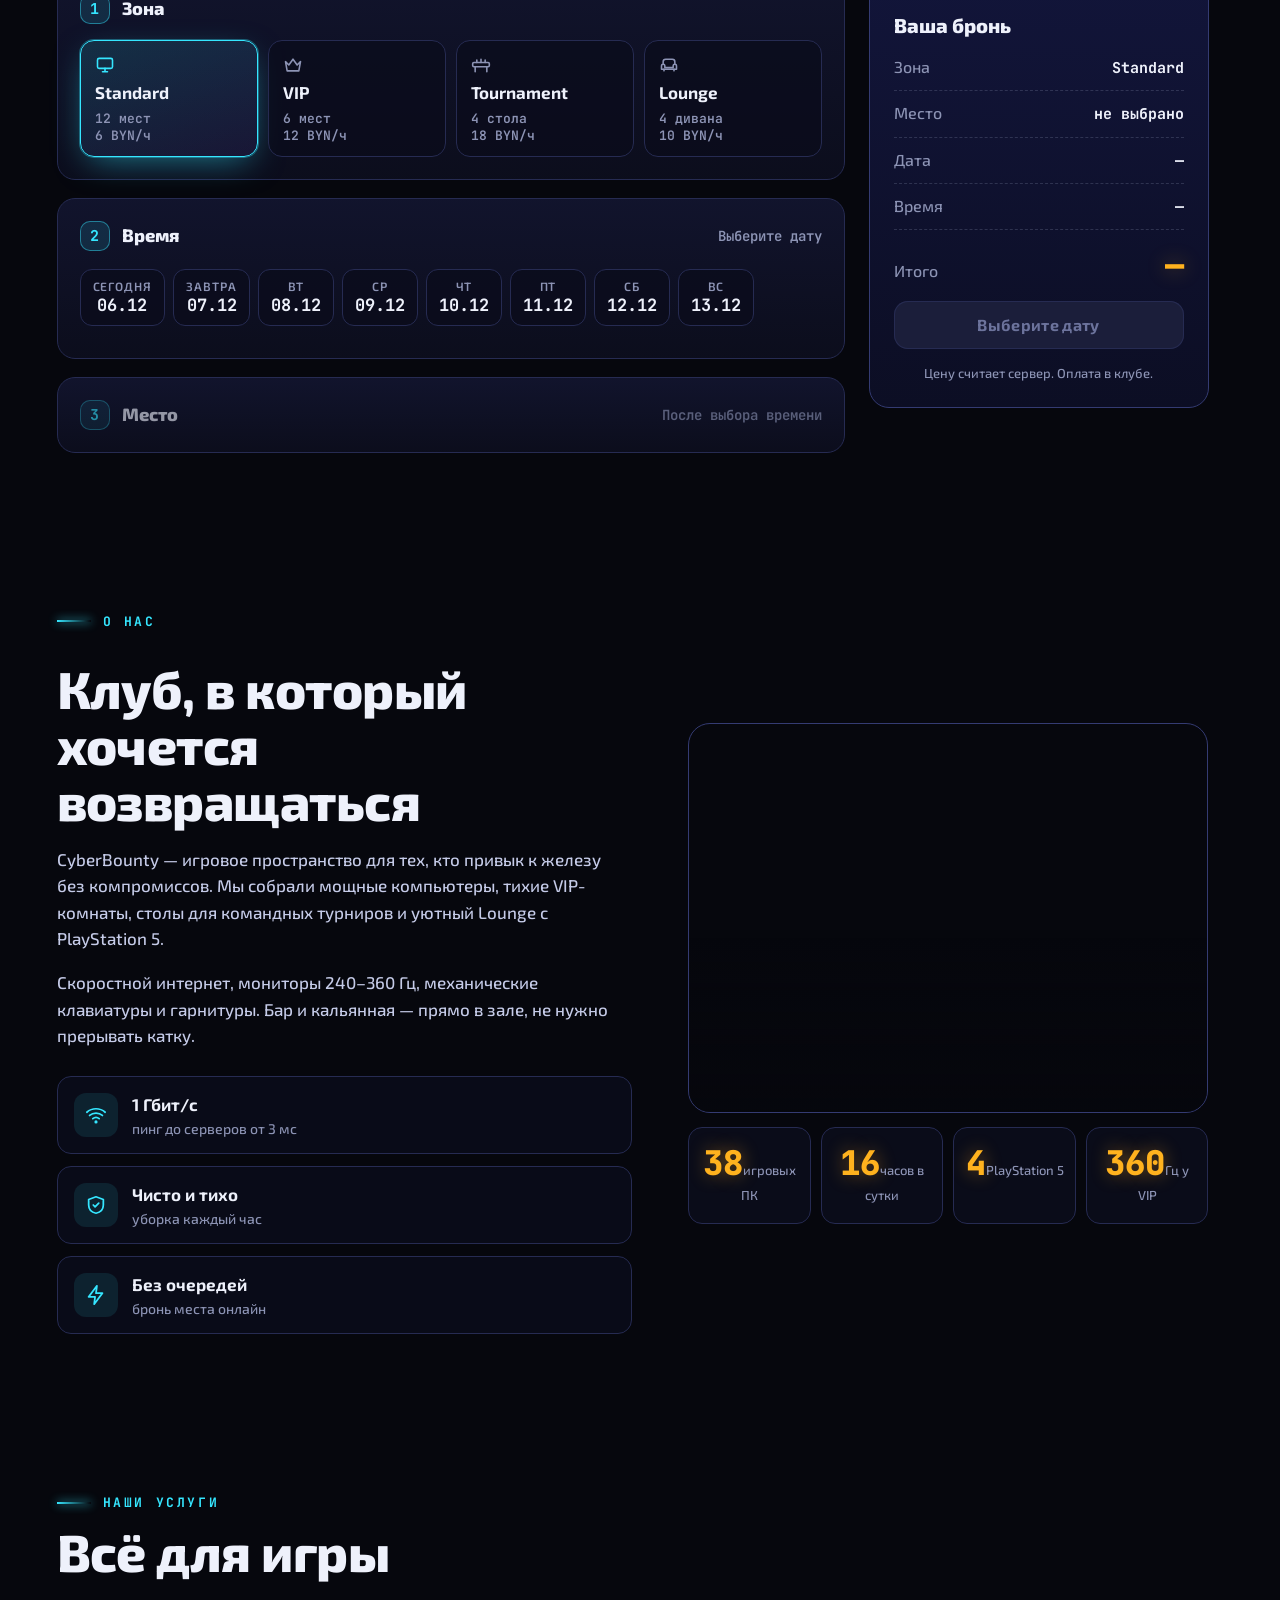
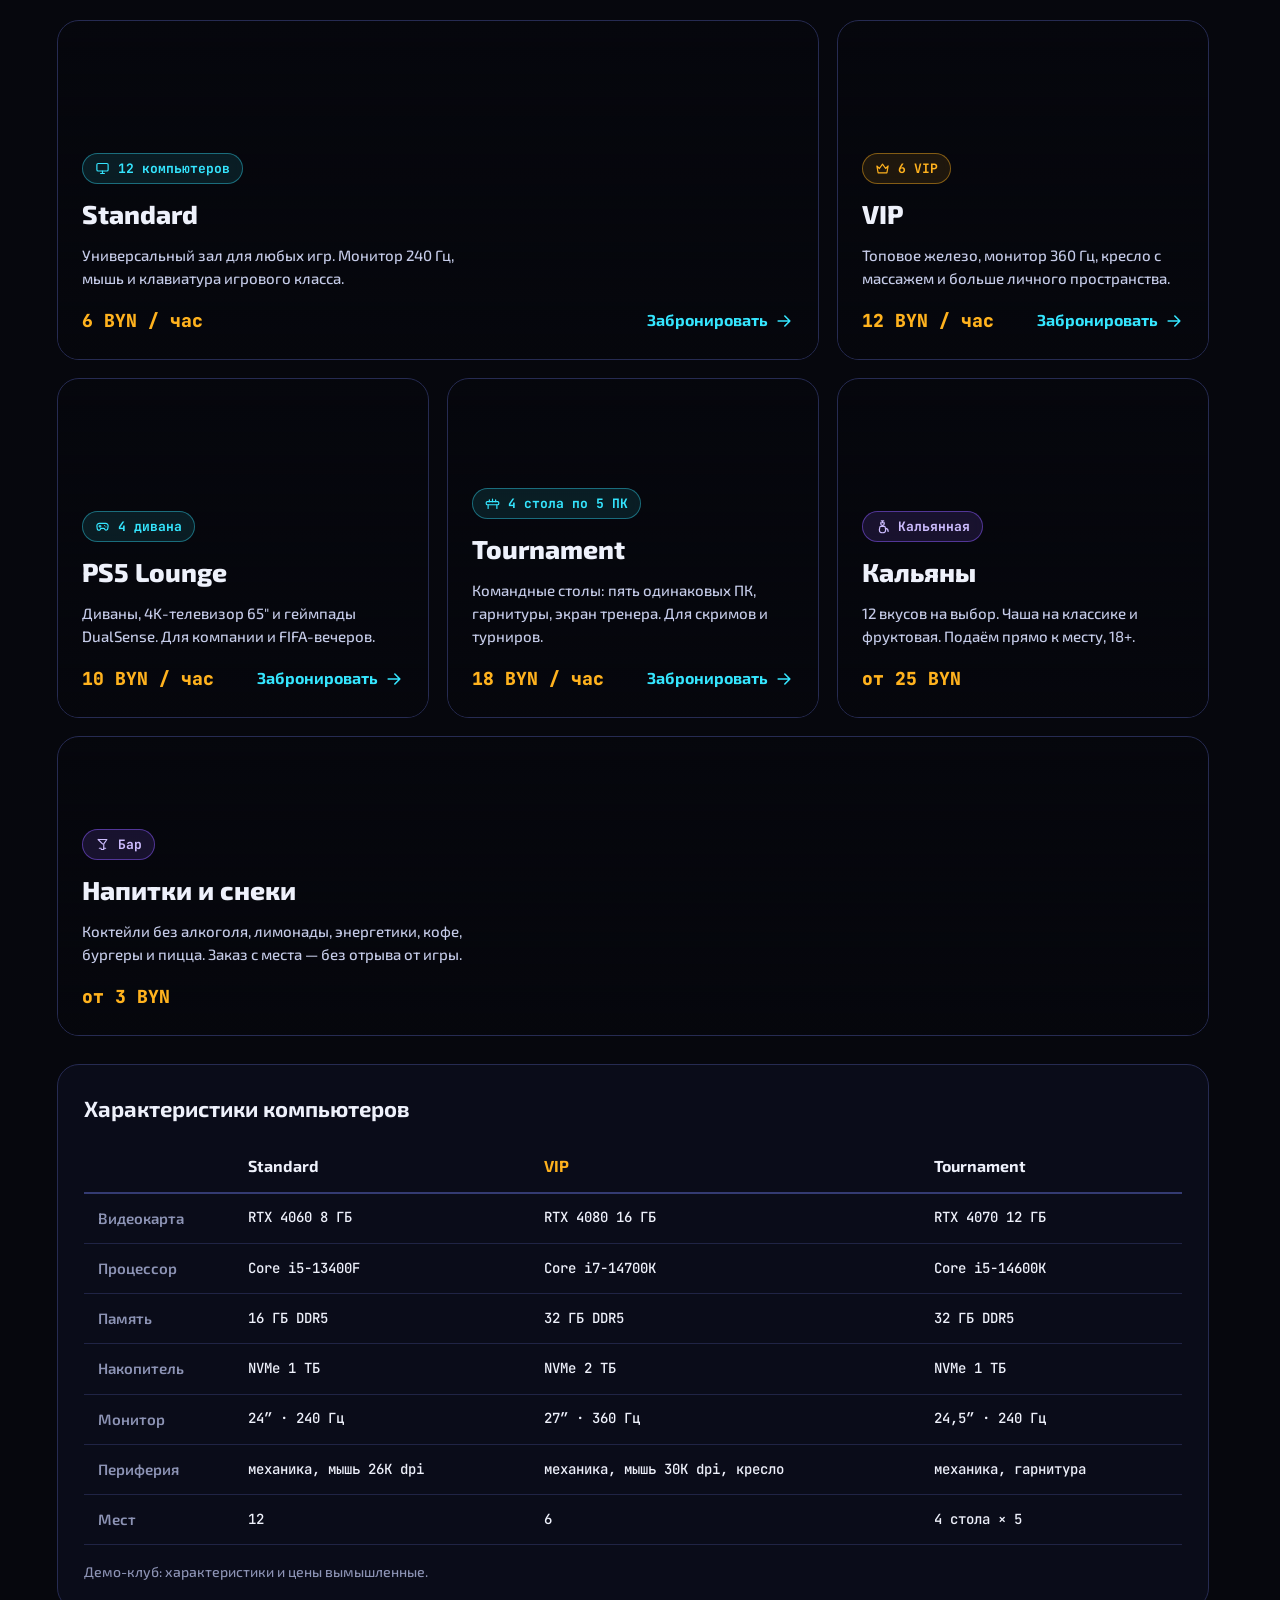
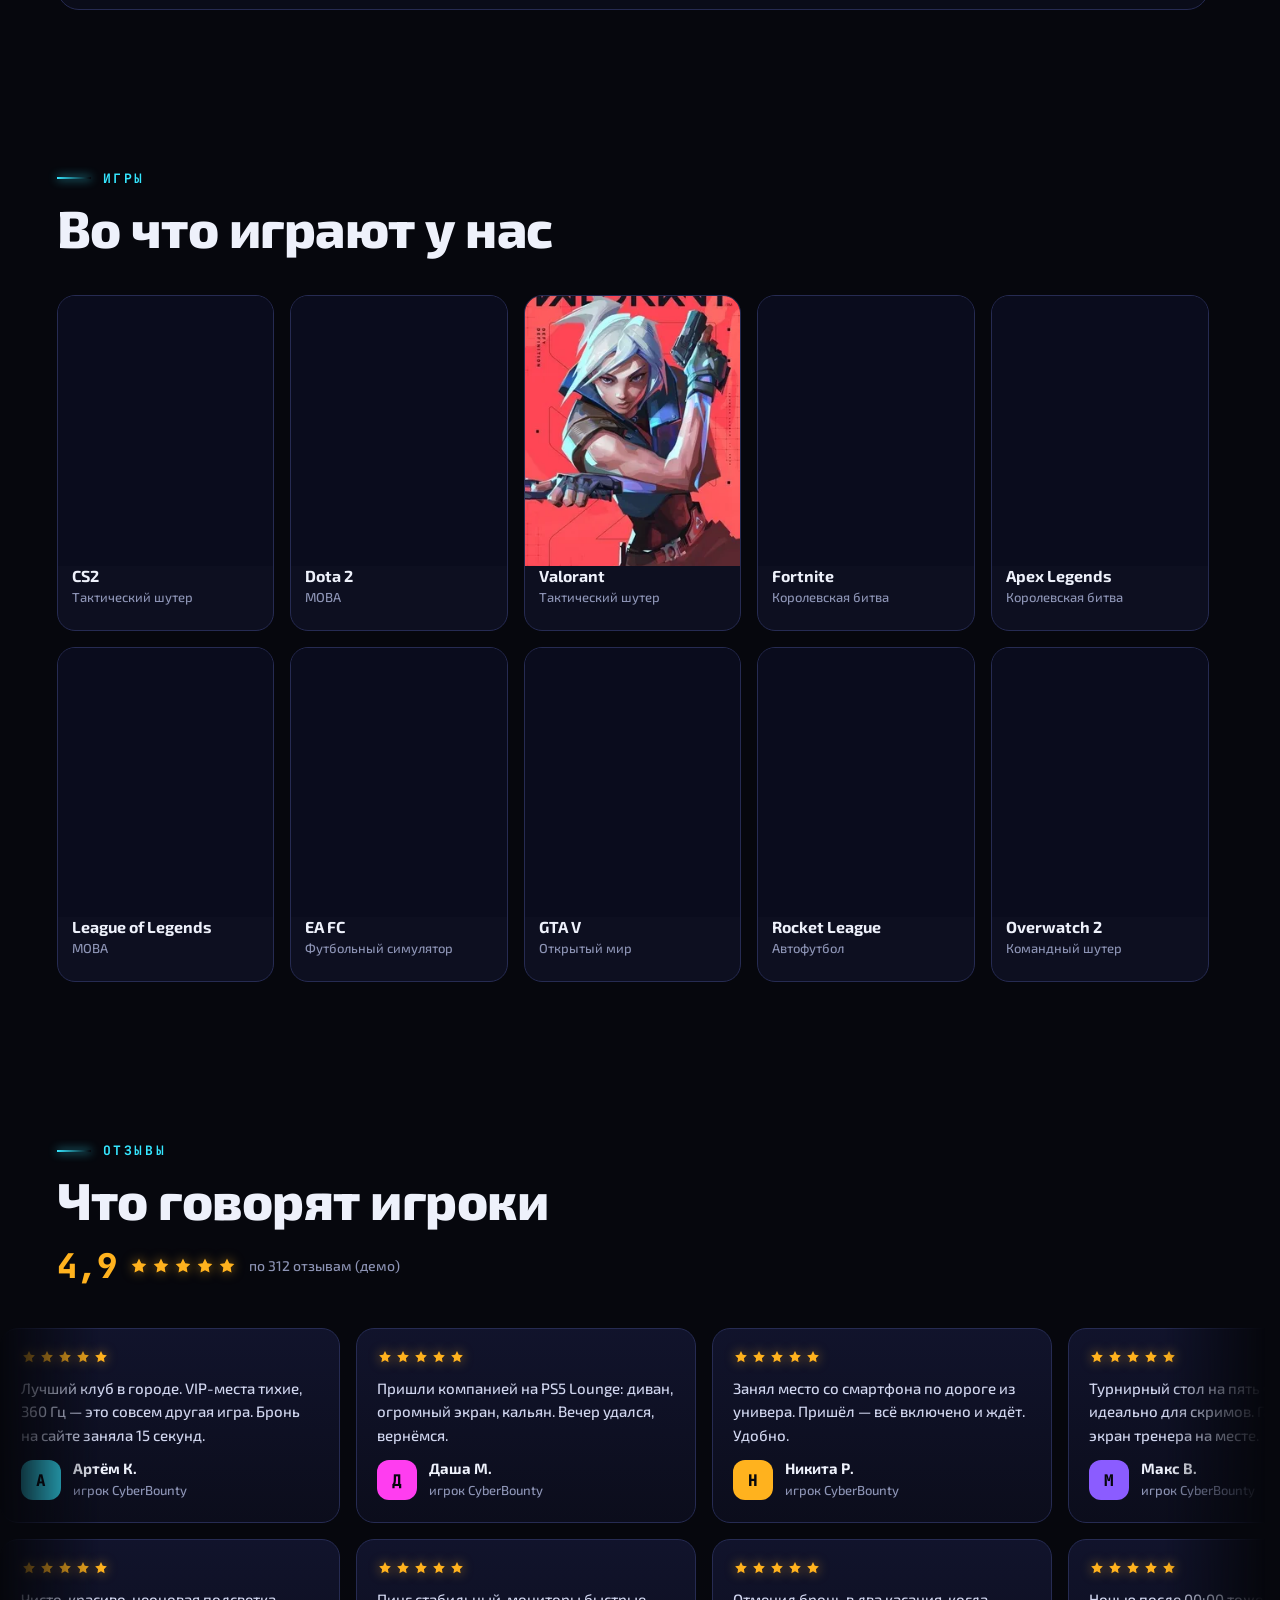
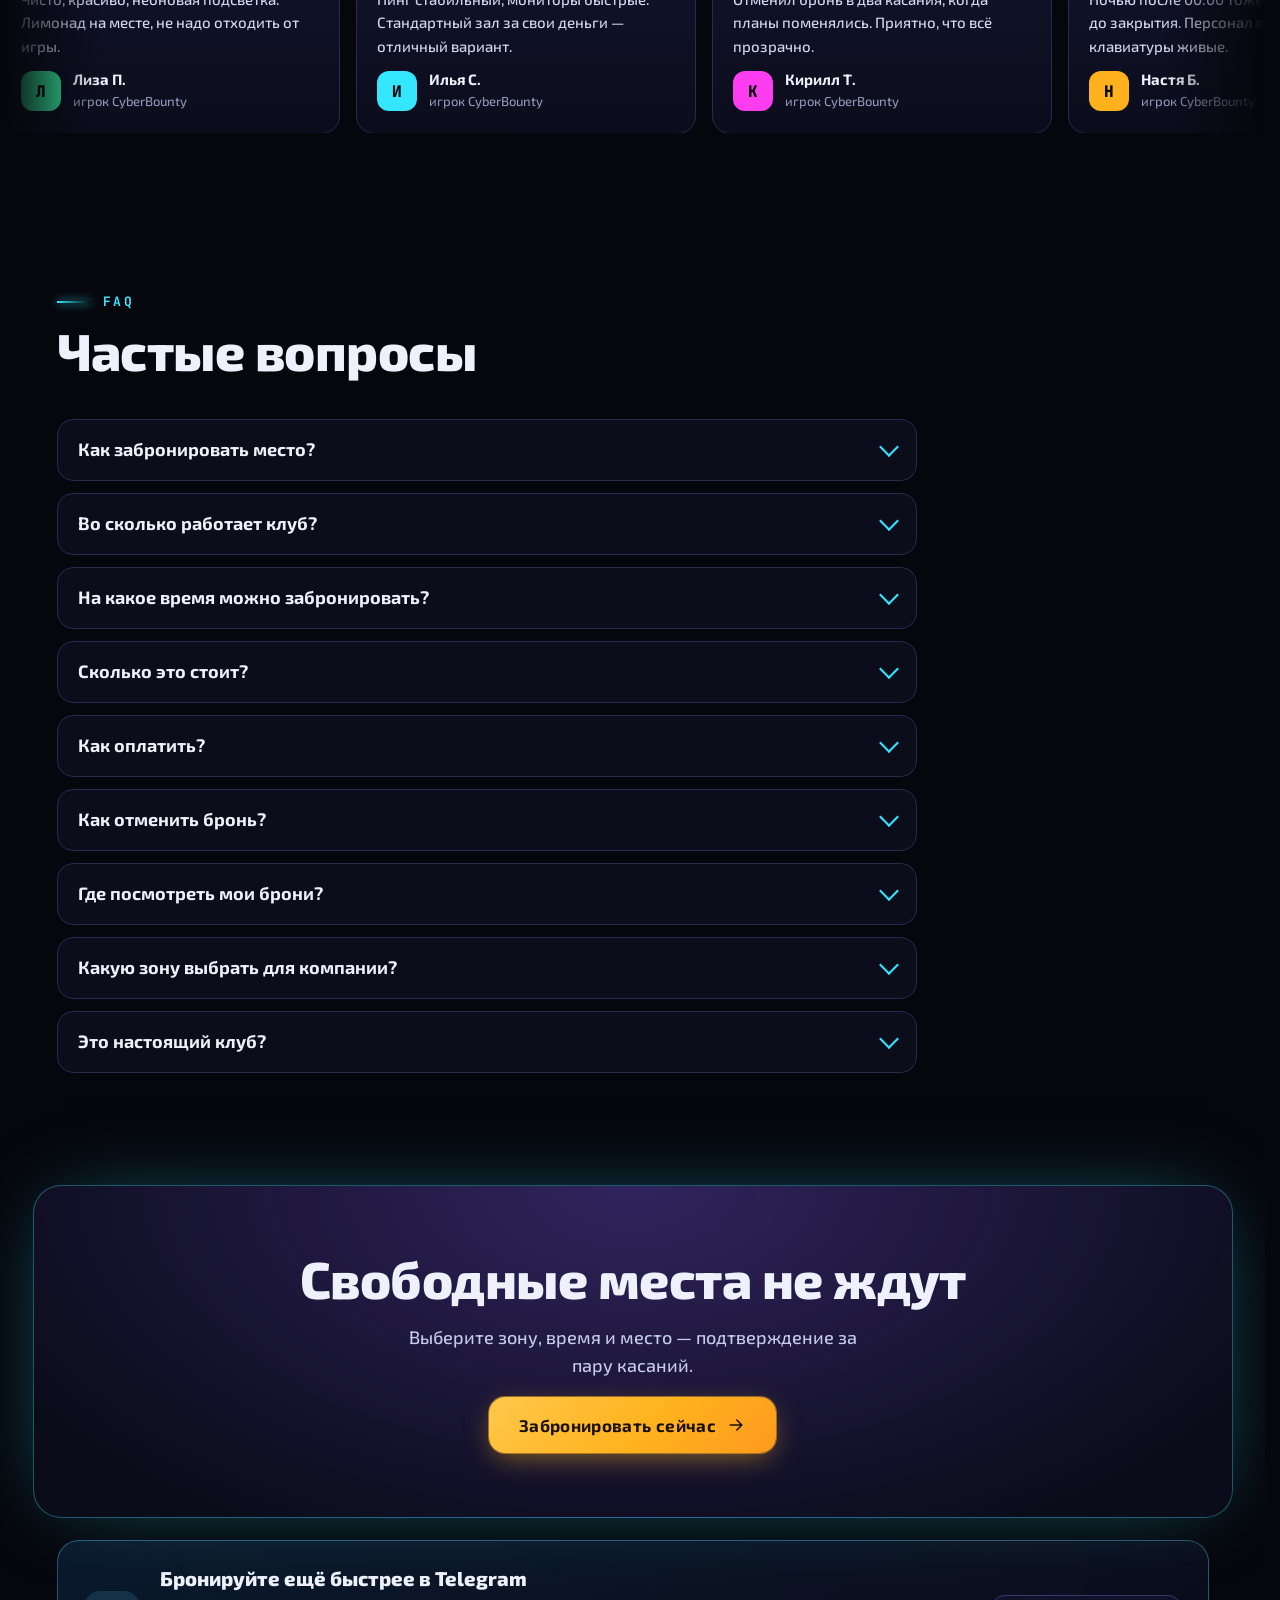
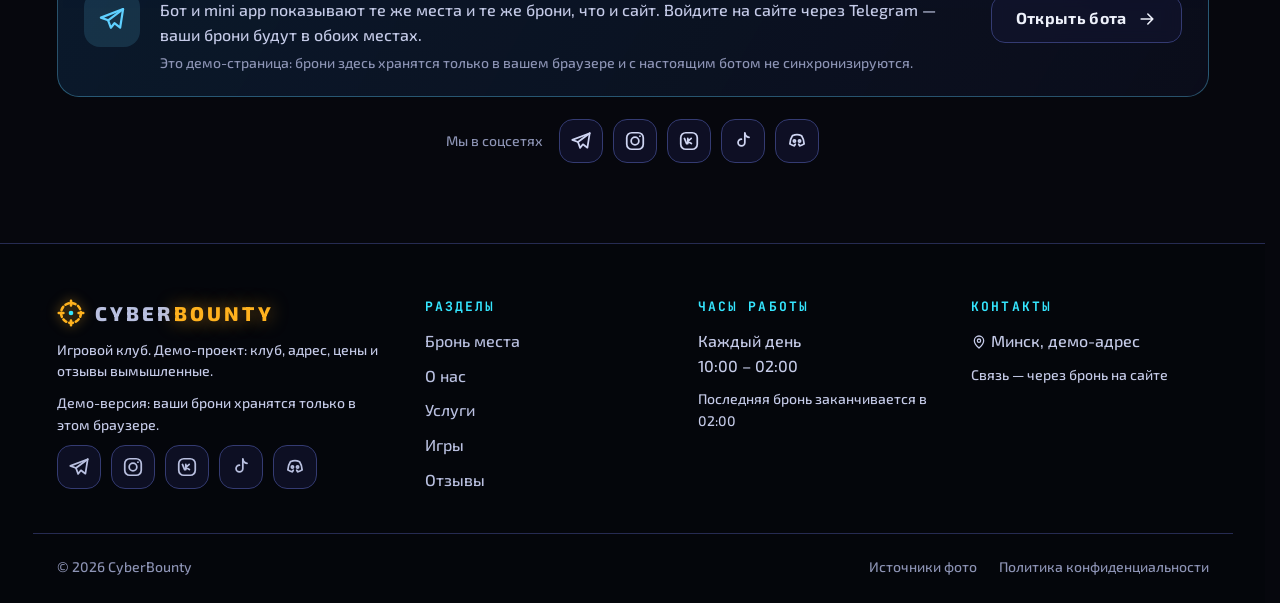
==== commit a1845323: "Эффекты: глитч заголовков, щелчок цифр, наклон карточек, параллакс героя, шаги «Как это работает» по" ====
--- a/web/index.html
+++ b/web/index.html
@@ -595,5 +595,6 @@
 <script src="demo.js?v=9"></script>
 <script src="games.js?v=9" defer></script>
 <script src="app.js?v=9" defer></script>
+<script src="effects.js?v=9" defer></script>
 </body>
 </html>
--- a/web/style.css
+++ b/web/style.css
@@ -830,6 +830,59 @@
   .chip-btn .badge { position: absolute; top: -6px; right: -6px; }
 }
 
-.theme-veil { position: fixed; inset: 0; z-index: 250; pointer-events: none; opacity: 0; transition: opacity .33s ease; }
-.theme-veil.on { opacity: 1; }
-.theme-veil:not(.on) { transition-duration: .6s; }
+.fx-el { position: fixed; z-index: 300; pointer-events: none; will-change: transform, opacity; }
+::view-transition-old(root), ::view-transition-new(root) { animation: none; mix-blend-mode: normal; }
+::view-transition-group(root) { animation: none; }
+/* молния и вспышка живут отдельными слоями поверх смены темы, а не замораживаются в снимке страницы */
+::view-transition-group(fxbolt), ::view-transition-group(fxflash) { animation: none; }
+::view-transition-old(fxbolt), ::view-transition-old(fxflash) { display: none; }
+::view-transition-new(fxbolt), ::view-transition-new(fxflash) { animation: none; mix-blend-mode: normal; }
+
+/* «разряд» при прокрутке (только transform и opacity) */
+.zap { position: fixed; right: 8px; top: 0; bottom: 0; width: 5px; border-radius: 3px; z-index: 45; pointer-events: none; opacity: 0; transition: opacity .4s ease; }
+.zap.on { opacity: 1; }
+html.intro-on:not(.intro-end) .zap, html.lock .zap { opacity: 0; }
+.zap::before { content: ""; position: absolute; inset: 0; background: rgba(var(--cyan-rgb), .22); border-radius: 3px; }
+.zap__fill { position: absolute; inset: 0; transform-origin: 50% 0; transform: scaleY(0); background: linear-gradient(180deg, var(--cyan), var(--amber)); border-radius: 3px; box-shadow: 0 0 14px 2px rgba(var(--cyan-rgb), .9); will-change: transform; }
+.zap__tip { position: absolute; right: -6.5px; top: 0; width: 18px; height: 18px; will-change: transform; }
+.zap__tip b { position: absolute; inset: 0; border-radius: 50%; background: #fff; box-shadow: 0 0 12px 4px var(--amber), 0 0 34px 10px rgba(var(--amber-rgb), .65); }
+.zap__tip.hit b { animation: zapHit .6s ease-out; }
+@keyframes zapHit { 0% { transform: scale(1); } 25% { transform: scale(3.2); } 100% { transform: scale(1); } }
+.zap__arc { position: absolute; right: 12px; top: 0; width: 130px; height: 48px; opacity: 0; stroke: #fff; stroke-width: 2.4; filter: drop-shadow(0 0 5px var(--amber)) drop-shadow(0 0 12px var(--cyan)); will-change: transform; }
+.zap__arc.hit { animation: zapArc .55s steps(6, end); }
+@keyframes zapArc { 0% { opacity: 1; } 20% { opacity: .2; } 35% { opacity: 1; } 55% { opacity: .3; } 70% { opacity: .9; } 100% { opacity: 0; } }
+@media (prefers-reduced-motion: reduce) { .zap__tip.hit b, .zap__arc.hit { animation: none; } }
+
+/* ---------- эффекты (effects.js): только transform и opacity ---------- */
+.fx-top { z-index: 400; }
+/* глитч заголовков при первом появлении */
+:is(.sec__head h2, .sec--cta h2)[data-t] { position: relative; }
+:is(.sec__head h2, .sec--cta h2)[data-t]::before, :is(.sec__head h2, .sec--cta h2)[data-t]::after { content: attr(data-t); position: absolute; left: 0; top: 0; width: 100%; pointer-events: none; opacity: 0; }
+:is(.sec__head h2, .sec--cta h2)[data-t]::before { color: var(--cyan); }
+:is(.sec__head h2, .sec--cta h2)[data-t]::after { color: var(--pink); }
+.gl-go { animation: glJit .6s steps(8, end); }
+.gl-go::before { animation: glA .6s steps(8, end); }
+.gl-go::after { animation: glB .6s steps(8, end); }
+@keyframes glJit { 0% { transform: translateX(-6px) skewX(-6deg); } 25% { transform: translateX(5px); } 45% { transform: translateX(-3px) skewX(3deg); } 65% { transform: translateX(2px); } 100% { transform: none; } }
+@keyframes glA { 0% { opacity: .9; transform: translate(-7px, 1px); } 30% { opacity: 0; } 50% { opacity: .8; transform: translate(5px, -1px); } 75% { opacity: 0; } 100% { opacity: 0; } }
+@keyframes glB { 0% { opacity: .9; transform: translate(7px, -1px); } 25% { opacity: .7; transform: translate(-4px, 2px); } 55% { opacity: 0; } 70% { opacity: .8; transform: translate(3px, 0); } 100% { opacity: 0; } }
+/* цифры «щёлкают» в конце счёта */
+.stats b.pop { display: inline-block; animation: statPop .55s var(--ease); }
+@keyframes statPop { 0% { transform: scale(1); } 35% { transform: scale(1.35); } 100% { transform: scale(1); } }
+/* параллакс героя */
+.hero__photo.plx { inset: -26% 0 0 0; will-change: transform; }
+.hero__in { will-change: transform, opacity; }
+/* «Как это работает» по прокрутке (большой экран): секция приколота, шаги листаются колесом */
+.sec--how.pin { height: var(--pin-h, auto); padding-bottom: 0; }
+.sec--how.pin > .wrap { position: sticky; top: var(--head); min-height: calc(100svh - var(--head)); display: flex; flex-direction: column; justify-content: center; padding-bottom: 24px; }
+/* прицел за курсором */
+.fx-cur { position: fixed; left: 0; top: 0; z-index: 500; pointer-events: none; will-change: transform; transition: opacity .25s; }
+html:not(.fx-cur-on) .fx-cur { visibility: hidden; opacity: 0; }
+.fx-cur__ring { width: 34px; height: 34px; }
+.fx-cur__ring::before { content: ""; position: absolute; inset: 0; border-radius: 50%; border: 1.5px solid var(--cyan); box-shadow: 0 0 12px rgba(var(--cyan-rgb), .55); transition: transform .3s var(--ease), border-color .2s; }
+.fx-cur__ring.hot::before { transform: scale(1.5) rotate(45deg); border-color: var(--amber); border-style: dashed; box-shadow: 0 0 14px rgba(var(--amber-rgb), .6); }
+.fx-cur__ring.click::before { animation: curClick .45s ease-out; }
+@keyframes curClick { 0% { transform: scale(.7); } 100% { transform: scale(1); } }
+.fx-cur__dot { width: 5px; height: 5px; border-radius: 50%; background: #fff; box-shadow: 0 0 8px var(--cyan); }
+.fx-cur__tr { width: 8px; height: 8px; border-radius: 50%; background: var(--amber); }
+@media (prefers-reduced-motion: reduce) { .gl-go, .gl-go::before, .gl-go::after, .stats b.pop { animation: none; } }
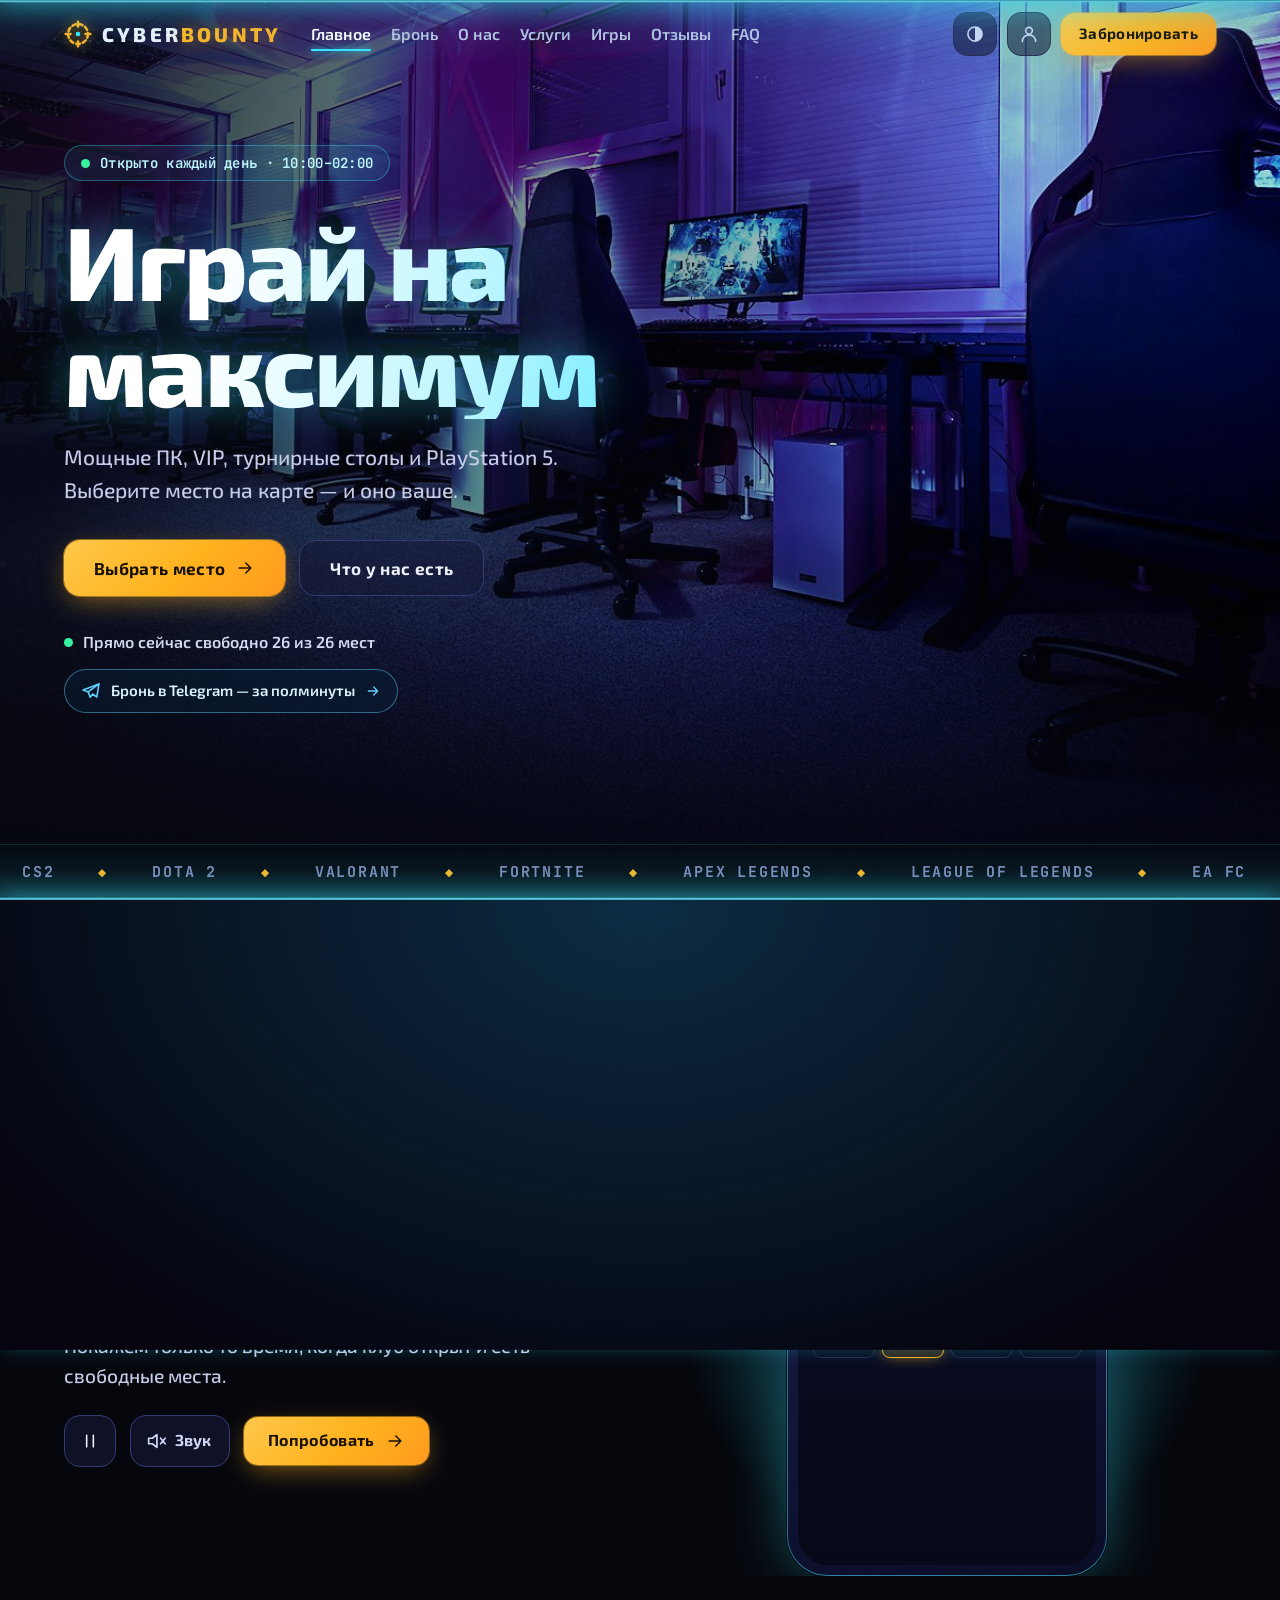
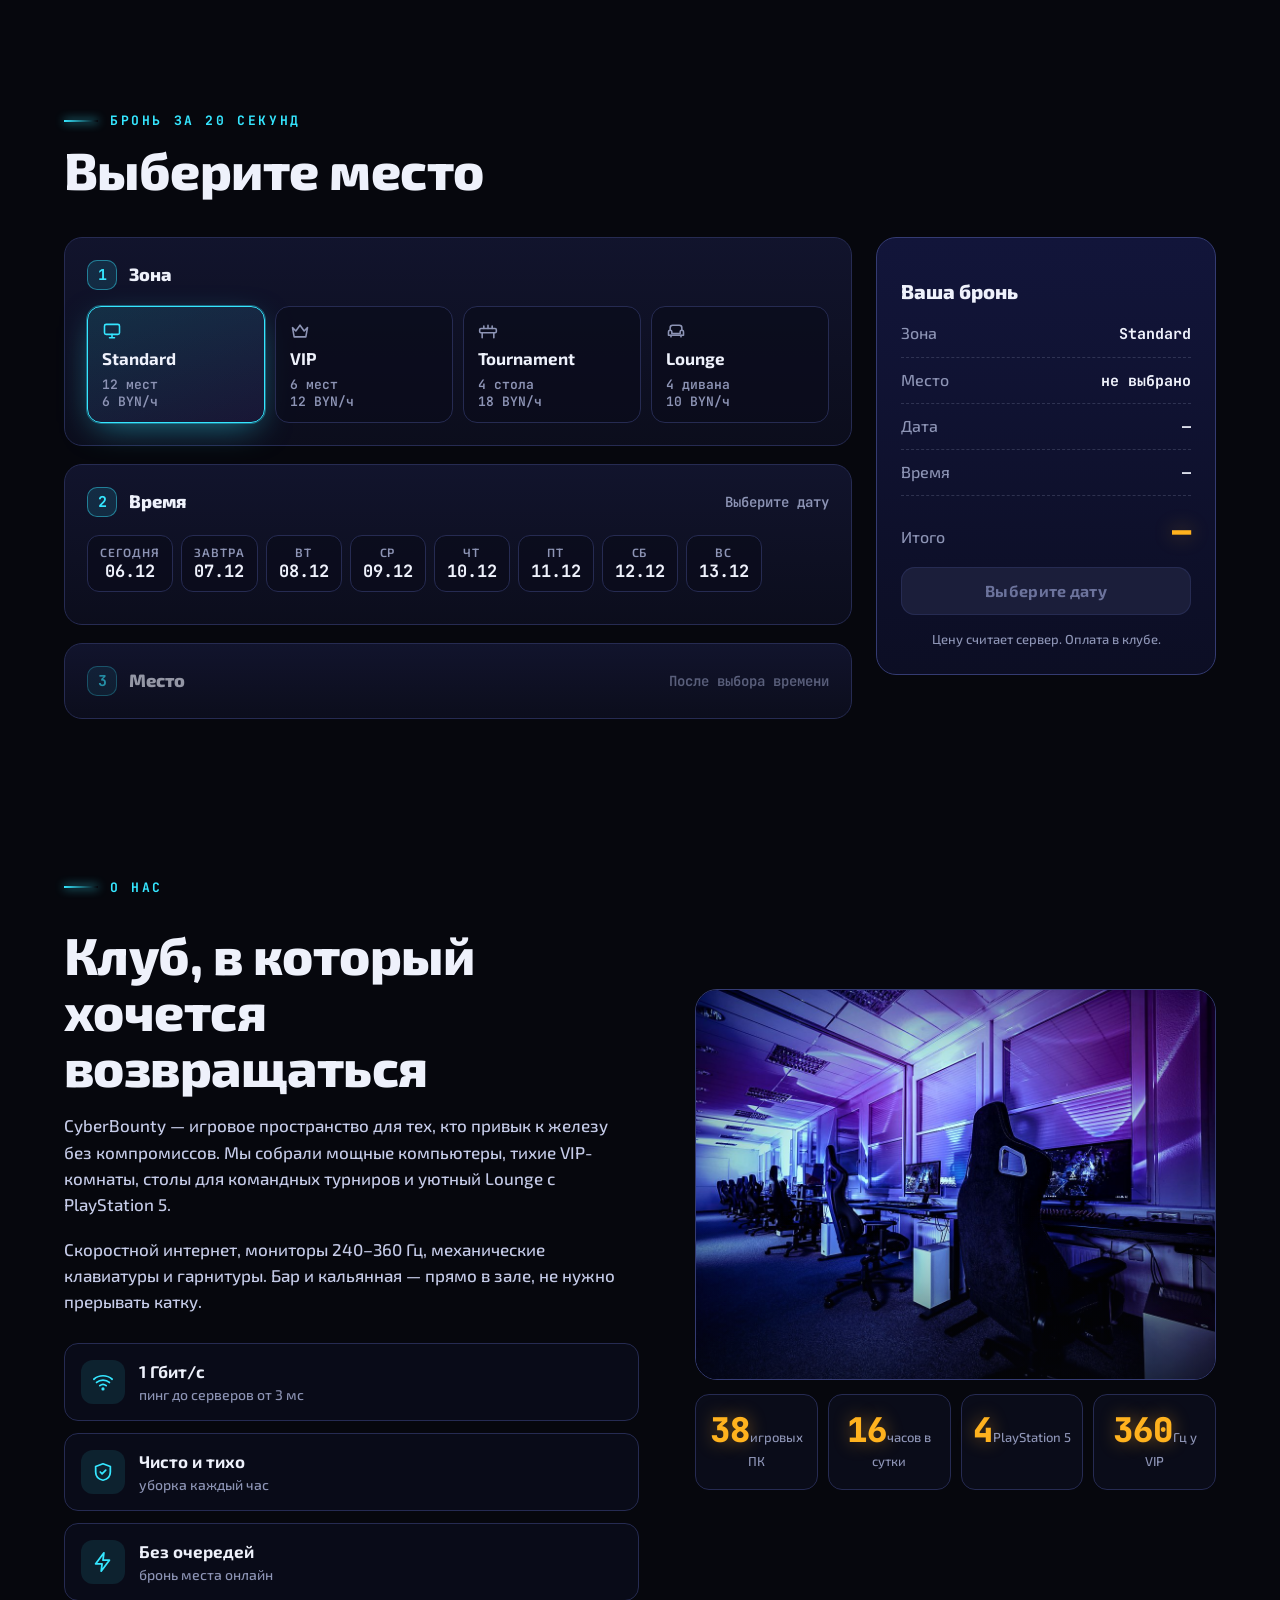
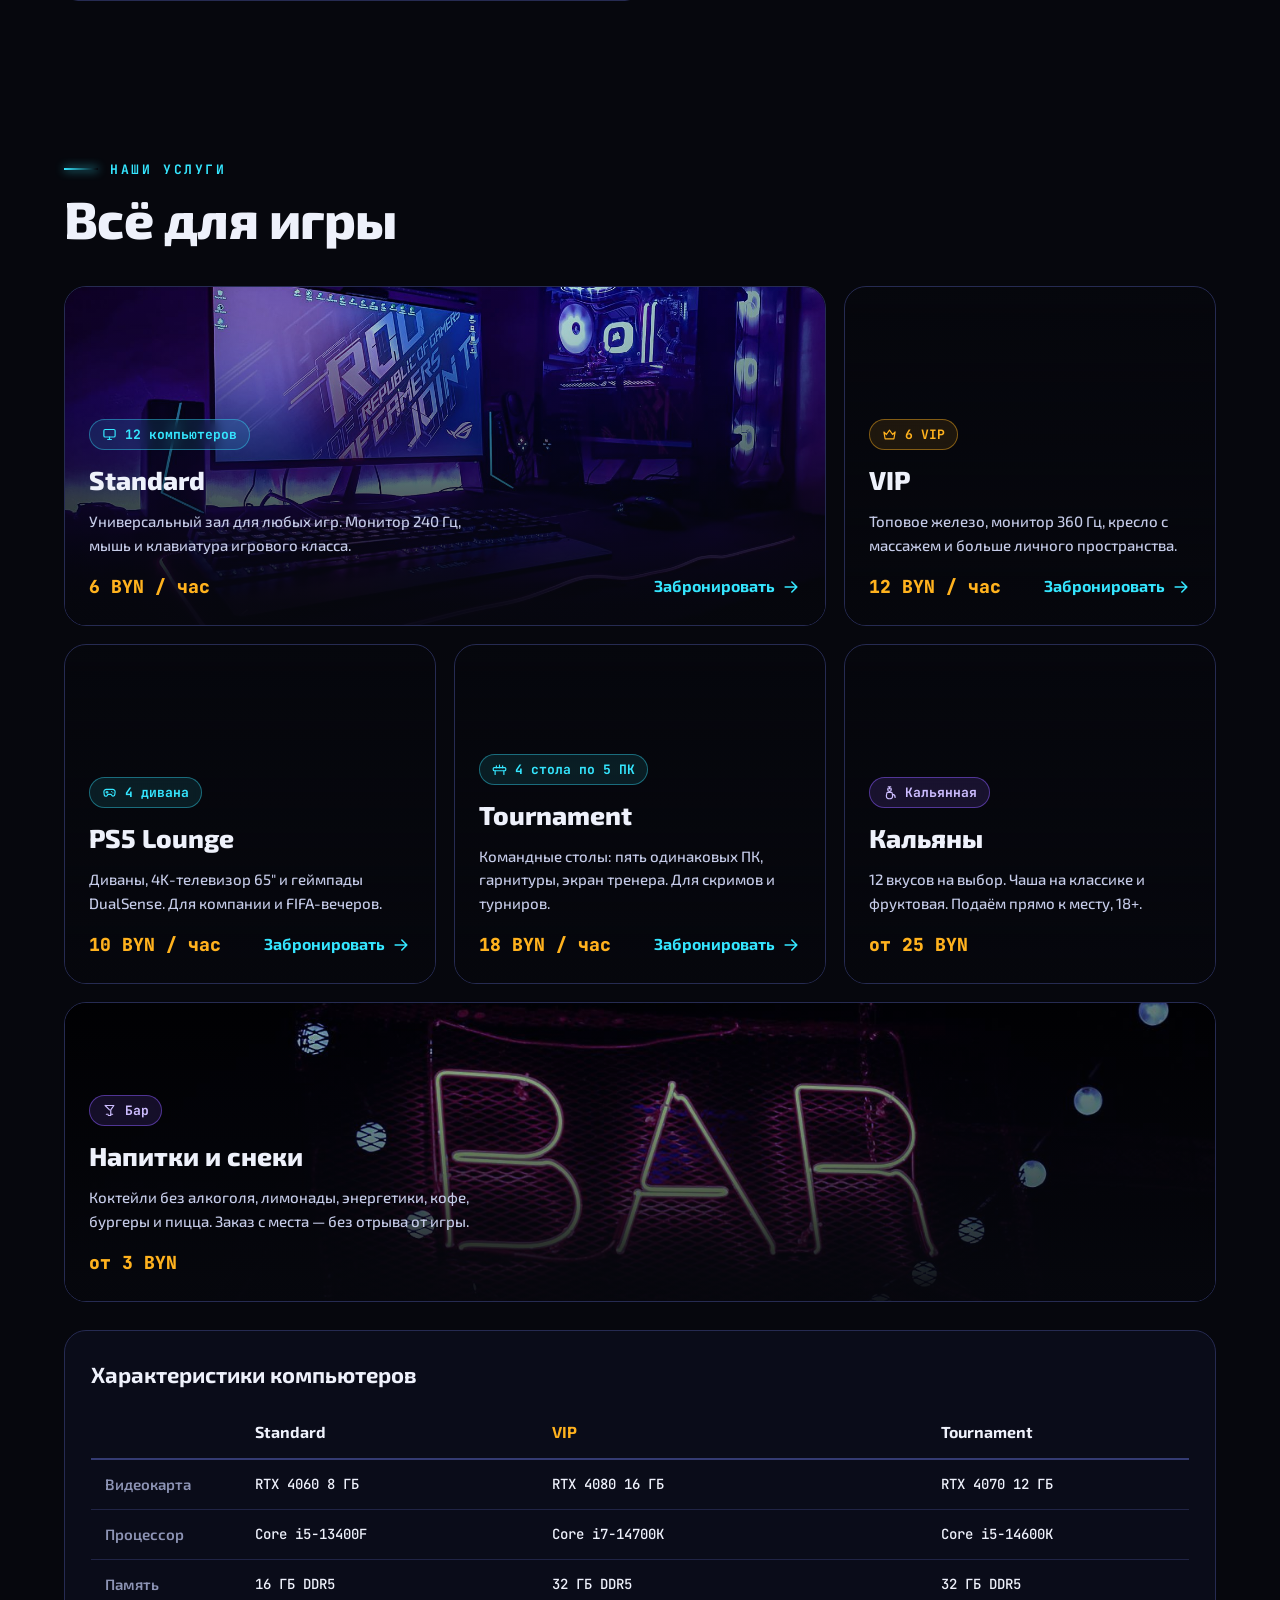
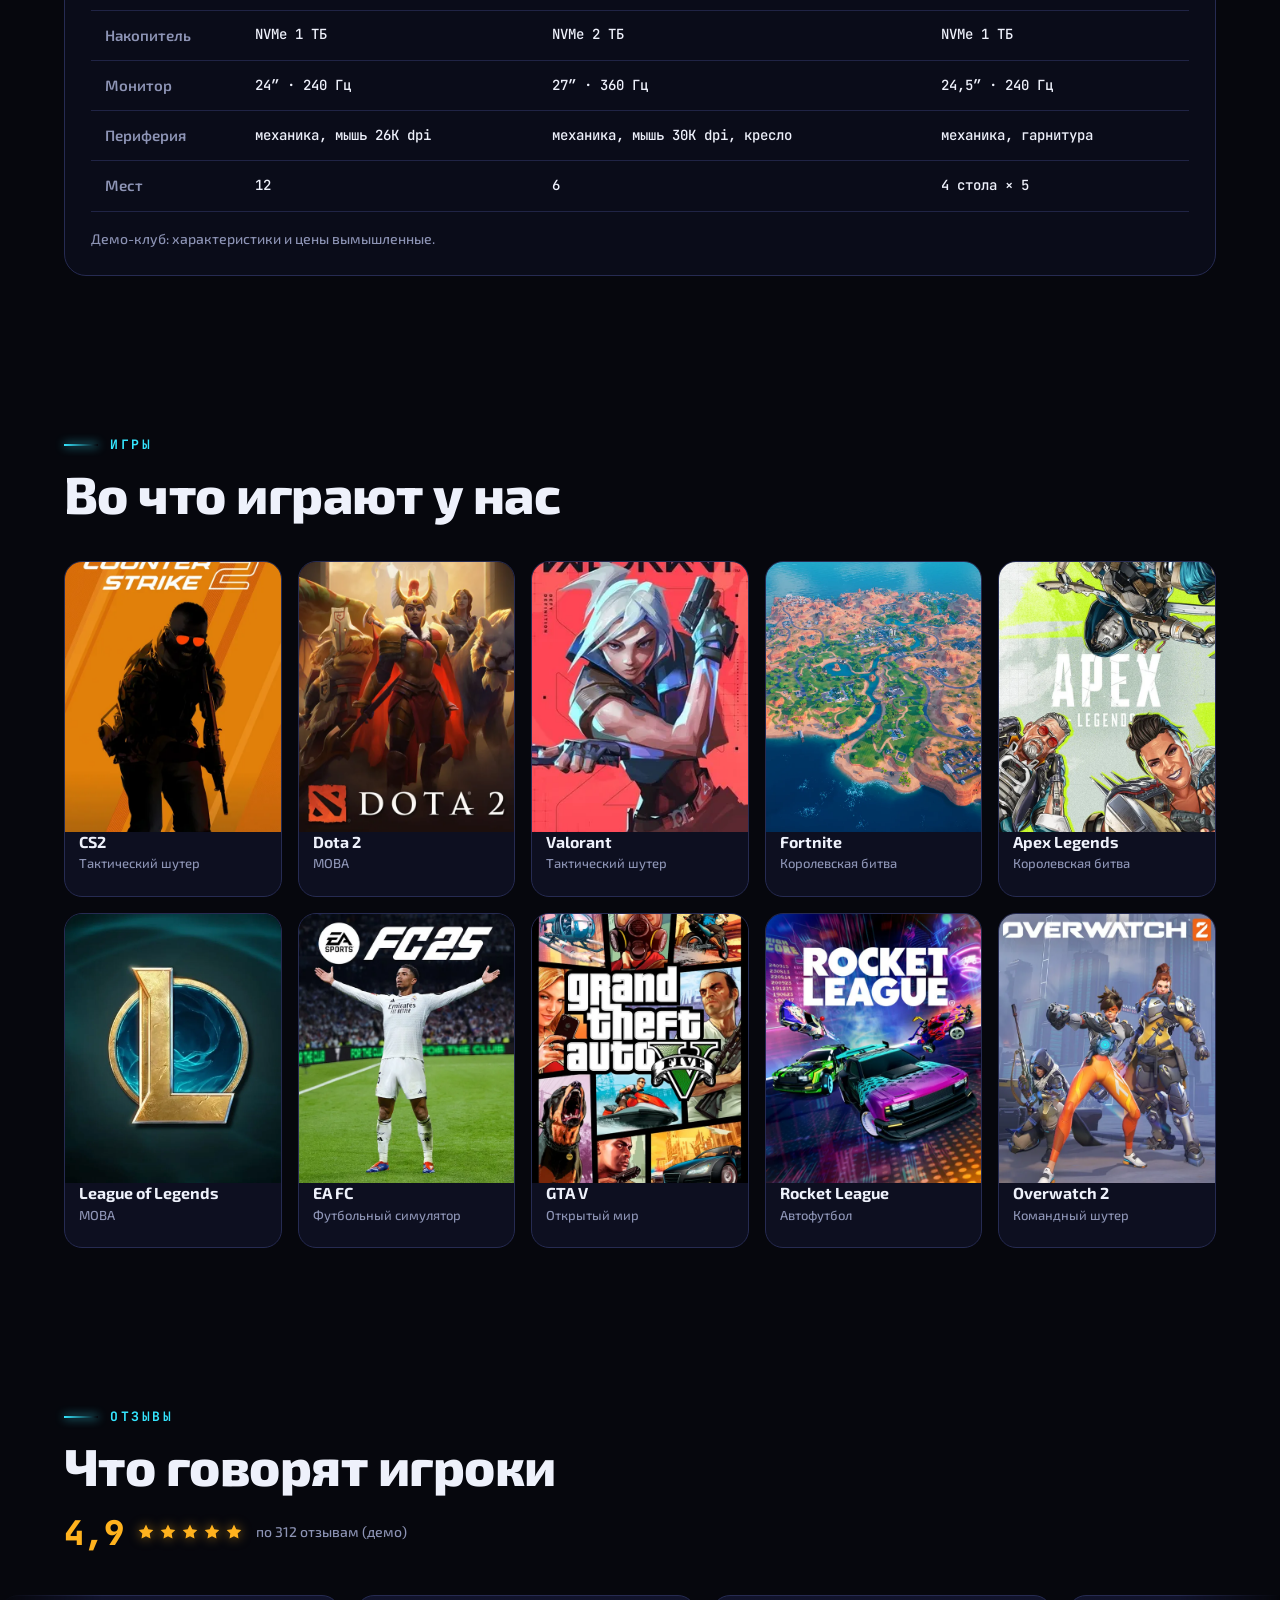
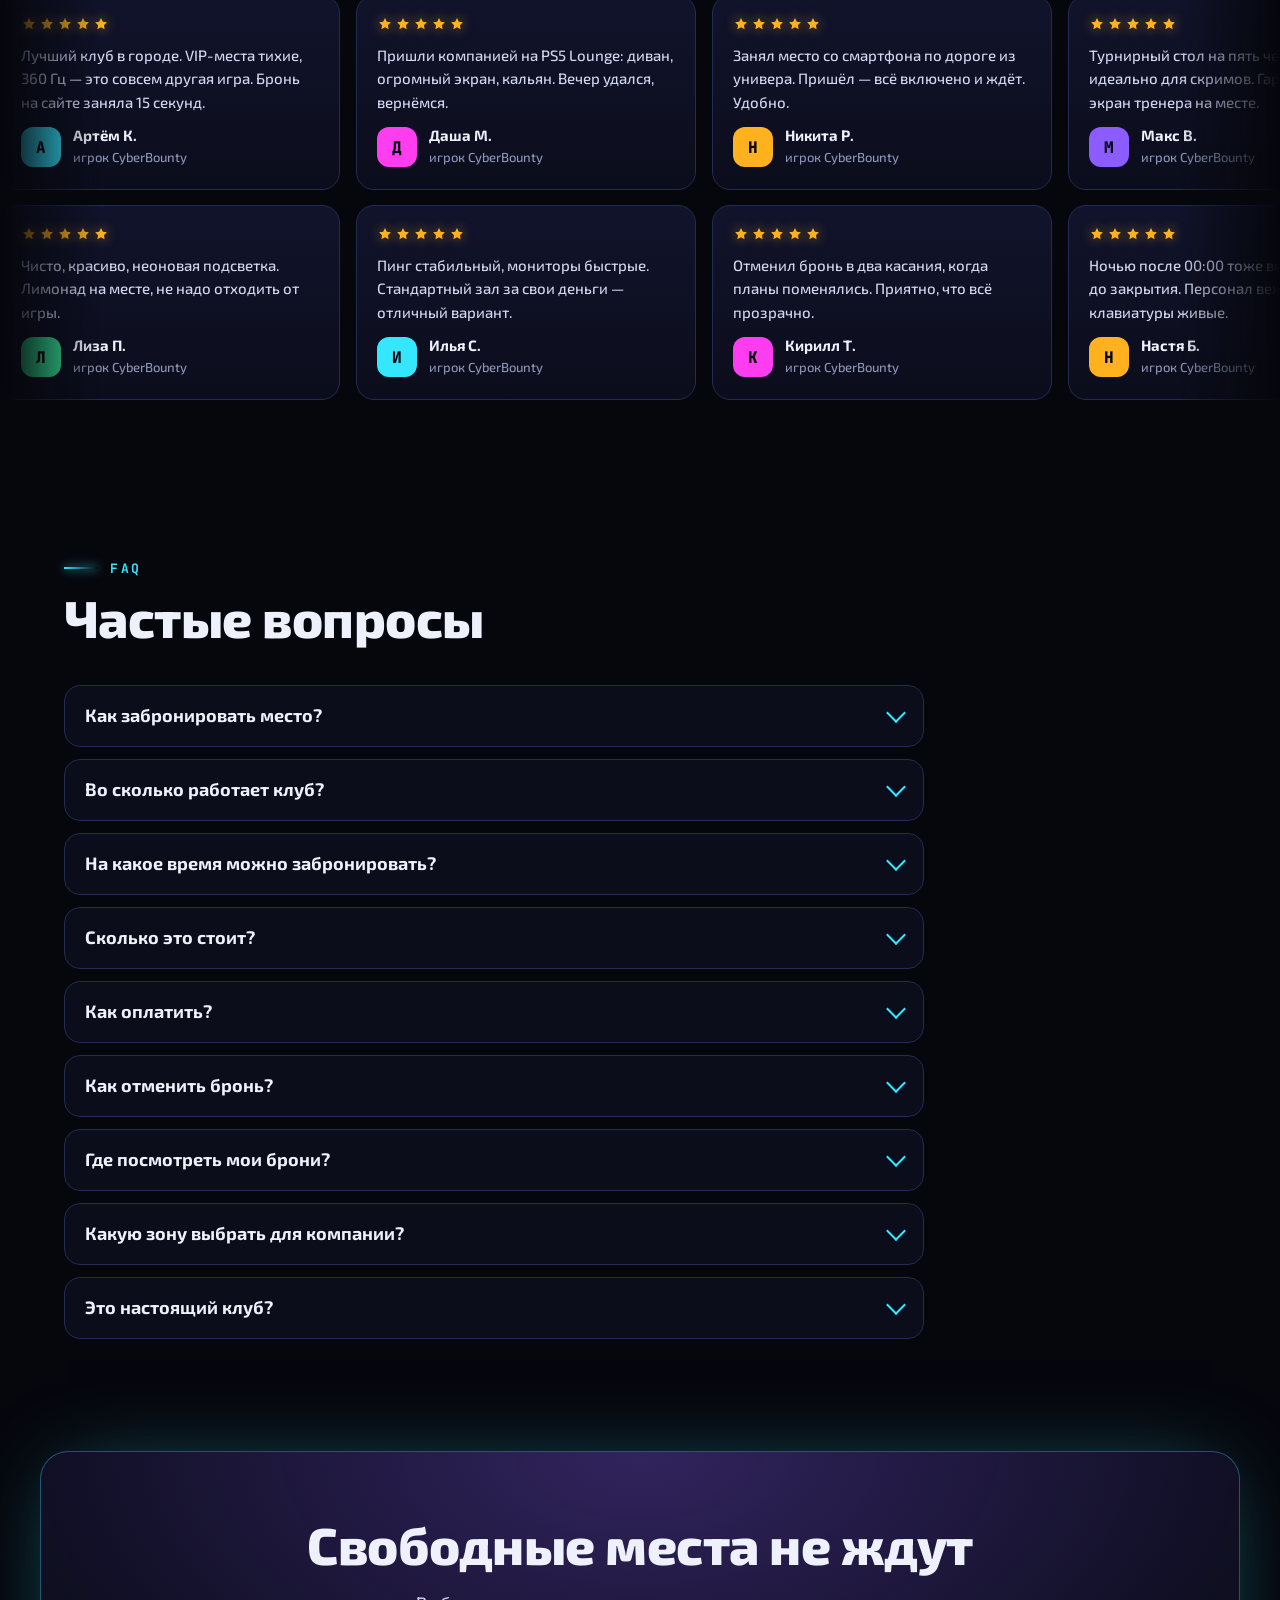
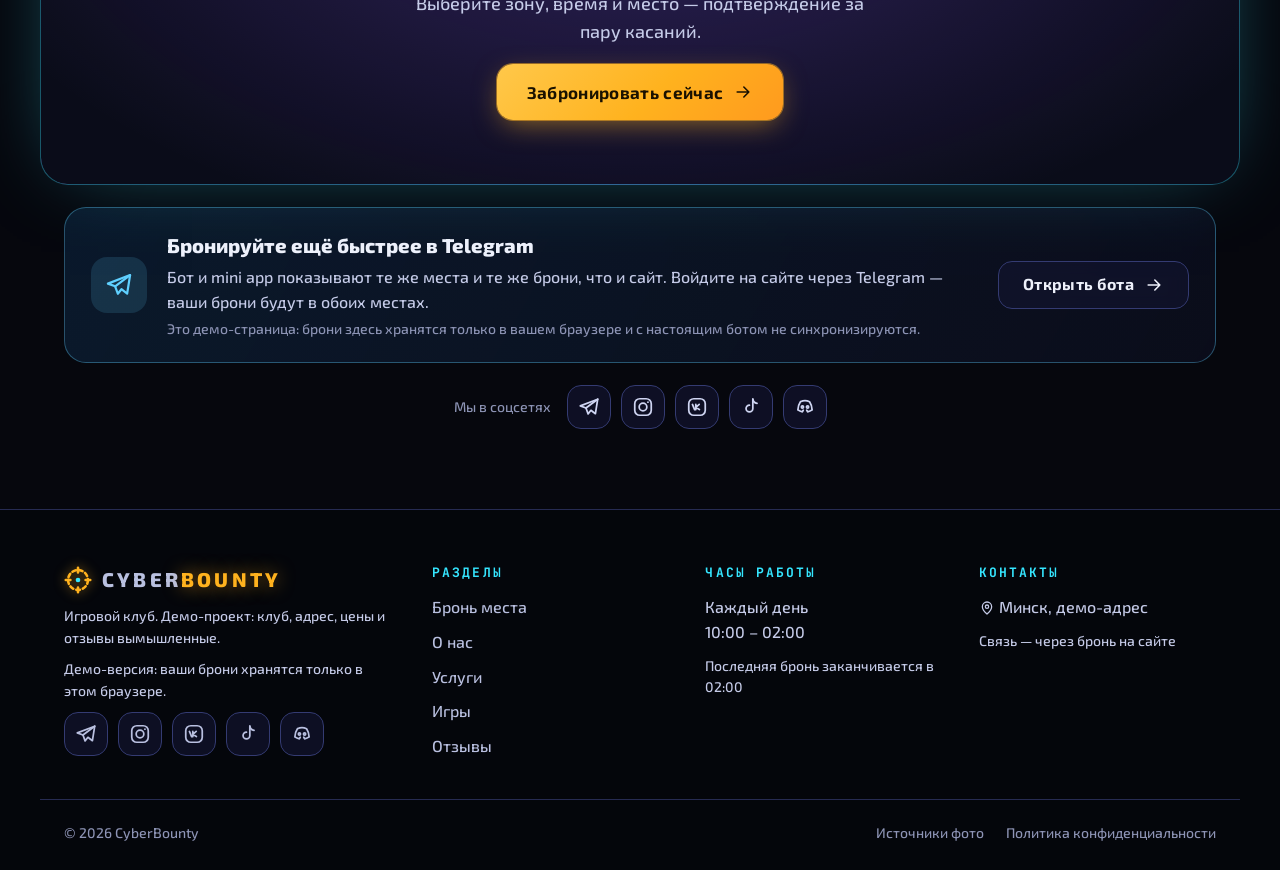
==== commit fc9fd24e: "Телефон: лёгкий режим (без лампочки-ползунка, параллакса, настроения фона и перекраски фона), смена " ====
--- a/web/index.html
+++ b/web/index.html
@@ -129,7 +129,7 @@
   </div>
   <div class="menu" id="menu" hidden>
     <a href="#hero" data-home>Главное</a><a href="#book">Бронь места</a><a href="#about">О нас</a><a href="#services">Услуги</a><a href="#games">Игры</a><a href="#reviews">Отзывы</a><a href="#faq">FAQ</a>
-    <button type="button" id="menuMy" hidden>Мои брони</button><button type="button" id="menuLogin">Войти</button><button type="button" id="menuTheme" class="menu__theme">Цвет сайта: сменить</button>
+    <button type="button" id="menuMy" hidden>Мои брони</button><button type="button" id="menuLogin">Войти</button>
   </div>
 </header>
 
--- a/web/style.css
+++ b/web/style.css
@@ -17,15 +17,27 @@
   --hot-a: #d2a6ff; --hot-b: #8f4dff; --on-amber: #14052a; --amber-text: #dcc4ff; --cyan-text: #ffd0f5;
   --line: #3a2a68; --line2: #4d3a8a;
 }
-html[data-theme="violet"] .bg { background: linear-gradient(165deg, #150b3a 0%, #170732 36%, #0f0a2e 66%, #07040f 100%); }
-html[data-theme="violet"] .o2 { background: radial-gradient(closest-side, rgba(255, 79, 216, .3), transparent); }
-html[data-theme="violet"] .o3 { background: radial-gradient(closest-side, rgba(150, 80, 255, .4), transparent); }
-html[data-theme="violet"] .bg__grid { background: linear-gradient(rgba(190, 120, 255, .07) 1px, transparent 1px) 0 0 / 44px 44px, linear-gradient(90deg, rgba(190, 120, 255, .07) 1px, transparent 1px) 0 0 / 44px 44px; }
 svg[stroke="#ffb21e"] { stroke: var(--amber); }
 .theme-btn .ic { transition: transform .4s var(--ease); }
 html[data-theme="violet"] .theme-btn { color: var(--amber); border-color: rgba(var(--amber-rgb), .5); }
+/* цвета фона регистрируются как <color>, чтобы при смене темы они плавно перетекали (поддерживают современные браузеры, остальные меняют сразу) */
+@property --bg-a { syntax: "<color>"; inherits: true; initial-value: #0b0f33; }
+@property --bg-b { syntax: "<color>"; inherits: true; initial-value: #0c0728; }
+@property --bg-c { syntax: "<color>"; inherits: true; initial-value: #08122c; }
+@property --bg-d { syntax: "<color>"; inherits: true; initial-value: #05040f; }
+@property --o2c { syntax: "<color>"; inherits: true; initial-value: rgba(40, 190, 255, .34); }
+@property --o3c { syntax: "<color>"; inherits: true; initial-value: rgba(255, 61, 240, .28); }
+@property --moodc { syntax: "<color>"; inherits: true; initial-value: rgba(0, 0, 0, 0); }
+@property --gridc { syntax: "<color>"; inherits: true; initial-value: rgba(80, 200, 255, .06); }
+html { transition: --bg-a 1.1s ease, --bg-b 1.1s ease, --bg-c 1.1s ease, --bg-d 1.1s ease, --o2c 1.1s ease, --o3c 1.1s ease, --gridc 1.1s ease, --moodc 1.6s ease; }
+html[data-mood="cyan"] { --moodc: rgba(var(--cyan-rgb), .13); }
+html[data-mood="amber"] { --moodc: rgba(var(--amber-rgb), .11); }
+html[data-mood="violet"] { --moodc: rgba(139, 92, 255, .2); }
+html[data-mood="pink"] { --moodc: rgba(255, 61, 240, .12); }
+html[data-theme="violet"] { --bg-a: #150b3a; --bg-b: #170732; --bg-c: #0f0a2e; --bg-d: #07040f; --o2c: rgba(255, 79, 216, .3); --o3c: rgba(150, 80, 255, .4); --gridc: rgba(190, 120, 255, .07); }
 * { box-sizing: border-box; -webkit-tap-highlight-color: transparent; }
-html { scroll-behavior: smooth; scroll-padding-top: calc(var(--head) + 12px); scrollbar-gutter: stable; background: var(--ink); }
+html { scroll-behavior: smooth; scroll-padding-top: calc(var(--head) + 12px); scrollbar-gutter: auto; scrollbar-width: none; background: var(--ink); }
+html::-webkit-scrollbar, body::-webkit-scrollbar { width: 0; height: 0; display: none; }   /* полосы прокрутки нет: её роль у неоновой линии справа */
 body { margin: 0; color: var(--text); background: transparent; font: 500 16px/1.55 var(--font); overflow-x: clip; text-size-adjust: 100%; }
 html.lock { overflow: hidden; }       /* страница стоит на месте, пока открыто окно (см. lockPage в app.js) */
 [hidden] { display: none !important; }
@@ -42,16 +54,16 @@
 .center { text-align: center; }
 
 /* фон: живой — градиент, медленные цветные пятна, сетка, подсвечивающаяся у курсора, частицы */
-.bg { position: fixed; inset: 0 0 auto 0; height: var(--bg-h, 100lvh); z-index: -1; pointer-events: none; overflow: hidden; background: linear-gradient(165deg, #0b0f33 0%, #0c0728 36%, #08122c 66%, #05040f 100%); }
+.bg { position: fixed; inset: 0 0 auto 0; height: var(--bg-h, 100lvh); z-index: -1; pointer-events: none; overflow: hidden; background: linear-gradient(165deg, var(--bg-a) 0%, var(--bg-b) 36%, var(--bg-c) 66%, var(--bg-d) 100%); }
 .bg__orbs { position: absolute; inset: 0; }
 .orb { position: absolute; width: calc(70 * var(--u, 1vmax)); height: calc(70 * var(--u, 1vmax)); border-radius: 50%; will-change: transform; }
 .o1 { left: calc(-24 * var(--u, 1vmax)); top: calc(-8 * var(--u, 1vmax)); background: radial-gradient(closest-side, rgba(120, 70, 255, .5), transparent); animation: drift1 28s ease-in-out infinite alternate; }
-.o2 { right: calc(-28 * var(--u, 1vmax)); top: calc(22 * var(--u, 1vmax)); background: radial-gradient(closest-side, rgba(40, 190, 255, .34), transparent); animation: drift2 34s ease-in-out infinite alternate; }
-.o3 { left: calc(18 * var(--u, 1vmax)); top: calc(70 * var(--u, 1vmax)); background: radial-gradient(closest-side, rgba(255, 61, 240, .28), transparent); animation: drift3 38s ease-in-out infinite alternate; }
+.o2 { right: calc(-28 * var(--u, 1vmax)); top: calc(22 * var(--u, 1vmax)); background: radial-gradient(closest-side, var(--o2c), transparent); animation: drift2 34s ease-in-out infinite alternate; }
+.o3 { left: calc(18 * var(--u, 1vmax)); top: calc(70 * var(--u, 1vmax)); background: radial-gradient(closest-side, var(--o3c), transparent); animation: drift3 38s ease-in-out infinite alternate; }
 @keyframes drift1 { to { transform: translate3d(calc(16 * var(--u, 1vmax)), calc(20 * var(--u, 1vmax)), 0) scale(1.1); } }
 @keyframes drift2 { to { transform: translate3d(calc(-18 * var(--u, 1vmax)), calc(24 * var(--u, 1vmax)), 0) scale(.92); } }
 @keyframes drift3 { to { transform: translate3d(calc(20 * var(--u, 1vmax)), calc(-26 * var(--u, 1vmax)), 0) scale(1.15); } }
-.bg__grid { position: absolute; inset: 0; background: linear-gradient(rgba(80, 200, 255, .06) 1px, transparent 1px) 0 0 / 44px 44px, linear-gradient(90deg, rgba(80, 200, 255, .06) 1px, transparent 1px) 0 0 / 44px 44px; }
+.bg__grid { position: absolute; inset: 0; background: linear-gradient(var(--gridc) 1px, transparent 1px) 0 0 / 44px 44px, linear-gradient(90deg, var(--gridc) 1px, transparent 1px) 0 0 / 44px 44px; }
 .bg__grid--hot { background: linear-gradient(rgba(90, 230, 255, .3) 1px, transparent 1px) 0 0 / 44px 44px, linear-gradient(90deg, rgba(90, 230, 255, .3) 1px, transparent 1px) 0 0 / 44px 44px; -webkit-mask-image: radial-gradient(circle 230px at var(--cx, -999px) var(--cy, -999px), #000, transparent); mask-image: radial-gradient(circle 230px at var(--cx, -999px) var(--cy, -999px), #000, transparent); }
 #fx { position: absolute; inset: 0; width: 100%; height: 100%; }
 /* синее свечение идёт за курсором по всему сайту */
@@ -144,7 +156,7 @@
 .card { background: linear-gradient(180deg, rgba(20, 23, 52, .82), rgba(13, 15, 32, .82)); border: 1px solid var(--line); border-radius: var(--r); padding: 22px; }
 
 /* reveal: выезжает один раз, ничего не двигает вокруг */
-.reveal { opacity: 0; transform: translate3d(0, 22px, 0); transition: opacity .8s var(--ease), transform .8s var(--ease); }
+.reveal { opacity: 0; transform: translate3d(0, 14px, 0); transition: opacity .28s ease, transform .32s var(--ease); }
 .reveal.in { opacity: 1; transform: none; }
 
 /* ---------- бронь ---------- */
@@ -653,7 +665,7 @@
   .eyebrow { background: rgba(8, 24, 40, .85); }
   .ticker { background: rgba(6, 7, 13, .92); }
   /* появление блоков при прокрутке: короче и легче, чтобы макет не «плыл» */
-  .reveal { transform: translate3d(0, 10px, 0); transition: opacity .5s ease, transform .5s var(--ease); }
+  .reveal { transform: translate3d(0, 8px, 0); transition: opacity .25s ease, transform .3s var(--ease); }
   .reveal.in { transform: none; }
   .tile img, .photo img { transition: none; }
   .tile:hover img { transform: none; }
@@ -782,8 +794,8 @@
 .gcard { display: grid; grid-template-rows: auto 64px; text-align: left; border-radius: 18px; overflow: hidden; border: 1px solid var(--line); background: var(--panel); transition: transform .35s var(--ease), border-color .3s, opacity .8s var(--ease); min-width: 0; }
 @media (hover: hover) and (pointer: fine) { .gcard:hover { transform: translate3d(0, -4px, 0); border-color: rgba(var(--cyan-rgb), .5); } }
 .gcard:active { transform: scale(.98); }
-.gcard.reveal { transition: opacity .8s var(--ease), transform .8s var(--ease), border-color .3s; }
-.gcard.reveal.in { transition: transform .35s var(--ease), border-color .3s, opacity .8s var(--ease); }
+.gcard.reveal { transition: opacity .28s ease, transform .32s var(--ease), border-color .3s; }
+.gcard.reveal.in { transition: transform .35s var(--ease), border-color .3s, opacity .28s ease; }
 .gart { display: block; position: relative; aspect-ratio: 4 / 5; overflow: hidden; background: #0a0c1d; }
 .gart img { width: 100%; height: 100%; object-fit: cover; }
 .gart--big { aspect-ratio: 16 / 10; border-radius: 24px 24px 0 0; }
@@ -815,7 +827,7 @@
 
 #btnTheme span { display: none; }
 #btnTheme { padding: 0; width: 44px; height: 44px; justify-content: center; }
-@media (max-width: 360px) { #btnTheme { display: none; } }
+@media (max-width: 360px) { .top .logo { font-size: 16px; letter-spacing: .05em; gap: 6px; } .top .logo svg { width: 24px; height: 24px; } .top .top__tools { gap: 4px; } .top .chip-btn, .top .burger { width: 40px; height: 40px; } }
 @media (max-width: 480px) {
   .top__in { gap: 8px; }
   .top__tools { gap: 6px; }
@@ -839,7 +851,7 @@
 ::view-transition-new(fxbolt), ::view-transition-new(fxflash) { animation: none; mix-blend-mode: normal; }
 
 /* «разряд» при прокрутке (только transform и opacity) */
-.zap { position: fixed; right: 8px; top: 0; bottom: 0; width: 5px; border-radius: 3px; z-index: 45; pointer-events: none; opacity: 0; transition: opacity .4s ease; }
+.zap { position: fixed; right: 6px; top: 0; bottom: 0; width: 5px; border-radius: 3px; z-index: 45; pointer-events: none; opacity: 0; transition: opacity .4s ease; }
 .zap.on { opacity: 1; }
 html.intro-on:not(.intro-end) .zap, html.lock .zap { opacity: 0; }
 .zap::before { content: ""; position: absolute; inset: 0; background: rgba(var(--cyan-rgb), .22); border-radius: 3px; }
@@ -856,10 +868,10 @@
 /* ---------- эффекты (effects.js): только transform и opacity ---------- */
 .fx-top { z-index: 400; }
 /* глитч заголовков при первом появлении */
-:is(.sec__head h2, .sec--cta h2)[data-t] { position: relative; }
-:is(.sec__head h2, .sec--cta h2)[data-t]::before, :is(.sec__head h2, .sec--cta h2)[data-t]::after { content: attr(data-t); position: absolute; left: 0; top: 0; width: 100%; pointer-events: none; opacity: 0; }
-:is(.sec__head h2, .sec--cta h2)[data-t]::before { color: var(--cyan); }
-:is(.sec__head h2, .sec--cta h2)[data-t]::after { color: var(--pink); }
+:is(.sec__head h2, .sec--cta h2, #about h2)[data-t] { position: relative; }
+:is(.sec__head h2, .sec--cta h2, #about h2)[data-t]::before, :is(.sec__head h2, .sec--cta h2, #about h2)[data-t]::after { content: attr(data-t); position: absolute; left: 0; top: 0; width: 100%; pointer-events: none; opacity: 0; }
+:is(.sec__head h2, .sec--cta h2, #about h2)[data-t]::before { color: var(--cyan); }
+:is(.sec__head h2, .sec--cta h2, #about h2)[data-t]::after { color: var(--pink); }
 .gl-go { animation: glJit .6s steps(8, end); }
 .gl-go::before { animation: glA .6s steps(8, end); }
 .gl-go::after { animation: glB .6s steps(8, end); }
@@ -871,18 +883,39 @@
 @keyframes statPop { 0% { transform: scale(1); } 35% { transform: scale(1.35); } 100% { transform: scale(1); } }
 /* параллакс героя */
 .hero__photo.plx { inset: -26% 0 0 0; will-change: transform; }
-.hero__in { will-change: transform, opacity; }
-/* «Как это работает» по прокрутке (большой экран): секция приколота, шаги листаются колесом */
-.sec--how.pin { height: var(--pin-h, auto); padding-bottom: 0; }
-.sec--how.pin > .wrap { position: sticky; top: var(--head); min-height: calc(100svh - var(--head)); display: flex; flex-direction: column; justify-content: center; padding-bottom: 24px; }
-/* прицел за курсором */
-.fx-cur { position: fixed; left: 0; top: 0; z-index: 500; pointer-events: none; will-change: transform; transition: opacity .25s; }
-html:not(.fx-cur-on) .fx-cur { visibility: hidden; opacity: 0; }
-.fx-cur__ring { width: 34px; height: 34px; }
-.fx-cur__ring::before { content: ""; position: absolute; inset: 0; border-radius: 50%; border: 1.5px solid var(--cyan); box-shadow: 0 0 12px rgba(var(--cyan-rgb), .55); transition: transform .3s var(--ease), border-color .2s; }
-.fx-cur__ring.hot::before { transform: scale(1.5) rotate(45deg); border-color: var(--amber); border-style: dashed; box-shadow: 0 0 14px rgba(var(--amber-rgb), .6); }
-.fx-cur__ring.click::before { animation: curClick .45s ease-out; }
-@keyframes curClick { 0% { transform: scale(.7); } 100% { transform: scale(1); } }
-.fx-cur__dot { width: 5px; height: 5px; border-radius: 50%; background: #fff; box-shadow: 0 0 8px var(--cyan); }
-.fx-cur__tr { width: 8px; height: 8px; border-radius: 50%; background: var(--amber); }
+@media (hover: hover) and (min-width: 901px) { .hero__in { will-change: transform, opacity; } }
 @media (prefers-reduced-motion: reduce) { .gl-go, .gl-go::before, .gl-go::after, .stats b.pop { animation: none; } }
+
+/* блоки при прокрутке не «выплывают»: видны сразу, листать можно спокойно, без ожидания анимации */
+.reveal, .reveal.in, .gcard.reveal, .gcard.reveal.in { opacity: 1; transform: none; }
+
+/* мягкий блик раз в несколько секунд на главных кнопках (только transform) */
+.btn--hot:not([disabled])::after { animation: btnSheen 6s ease-in-out 2s infinite; }
+@keyframes btnSheen { 0%, 62% { transform: translateX(-120%); } 82%, 100% { transform: translateX(120%); } }
+@media (hover: hover) and (pointer: fine) { .btn--hot:hover::after { animation: none; } }
+@media (prefers-reduced-motion: reduce) { .btn--hot::after { animation: none !important; } }
+/* 2. плавающая подсветка пункта меню */
+.nav { position: relative; }
+.nav a.on::after, .nav a.on:hover::after { transform: scaleX(0); }
+.nav__bar { position: absolute; left: 0; bottom: 3px; width: 100px; height: 2px; border-radius: 2px; background: var(--cyan); box-shadow: 0 0 10px var(--cyan); transform-origin: 0 50%; transform: translateX(0) scaleX(0); opacity: 0; transition: transform .45s var(--ease), opacity .25s; pointer-events: none; }
+.nav__bar.on { opacity: 1; }
+
+/* лампочка-ползунок: метки разделов, подпись, зона нажатия */
+.zap__ticks { position: absolute; inset: 0; }
+.zap__tick { position: absolute; right: 7px; top: -1px; width: 9px; height: 2px; border-radius: 1px; background: rgba(var(--cyan-rgb), .75); will-change: transform; }
+.zap__tick.on { background: var(--amber); box-shadow: 0 0 8px var(--amber); width: 14px; }
+.zap__label { position: absolute; right: 26px; top: 0; padding: 5px 11px; border-radius: 99px; background: rgba(6, 7, 13, .9); border: 1px solid rgba(var(--cyan-rgb), .5); color: #fff; font: 700 13px var(--mono); white-space: nowrap; opacity: 0; will-change: transform; transition: opacity .2s; }
+.zap__label.on { opacity: 1; }
+.zap__hit { position: absolute; top: 0; bottom: 0; right: -8px; width: 30px; pointer-events: auto; touch-action: none; cursor: pointer; }
+.zap.drag .zap__tip b { transform: scale(1.6); }
+/* шапка прячется при прокрутке вниз */
+html.ready .top { transition: background .3s, box-shadow .3s, opacity .8s var(--ease) .1s, transform .35s var(--ease); }
+.top.hide { transform: translate3d(0, -110%, 0); }
+/* настроение фона по секциям */
+.bg__mood { position: absolute; inset: 0; background: radial-gradient(70% 55% at 80% 35%, var(--moodc), transparent 70%); }
+
+/* телефон: лёгкий режим - без лампочки-ползунка, настроения фона и анимации перекраски фона */
+@media (hover: none), (max-width: 900px) {
+  .zap, .bg__mood { display: none !important; }
+  html { transition: none; }
+}
